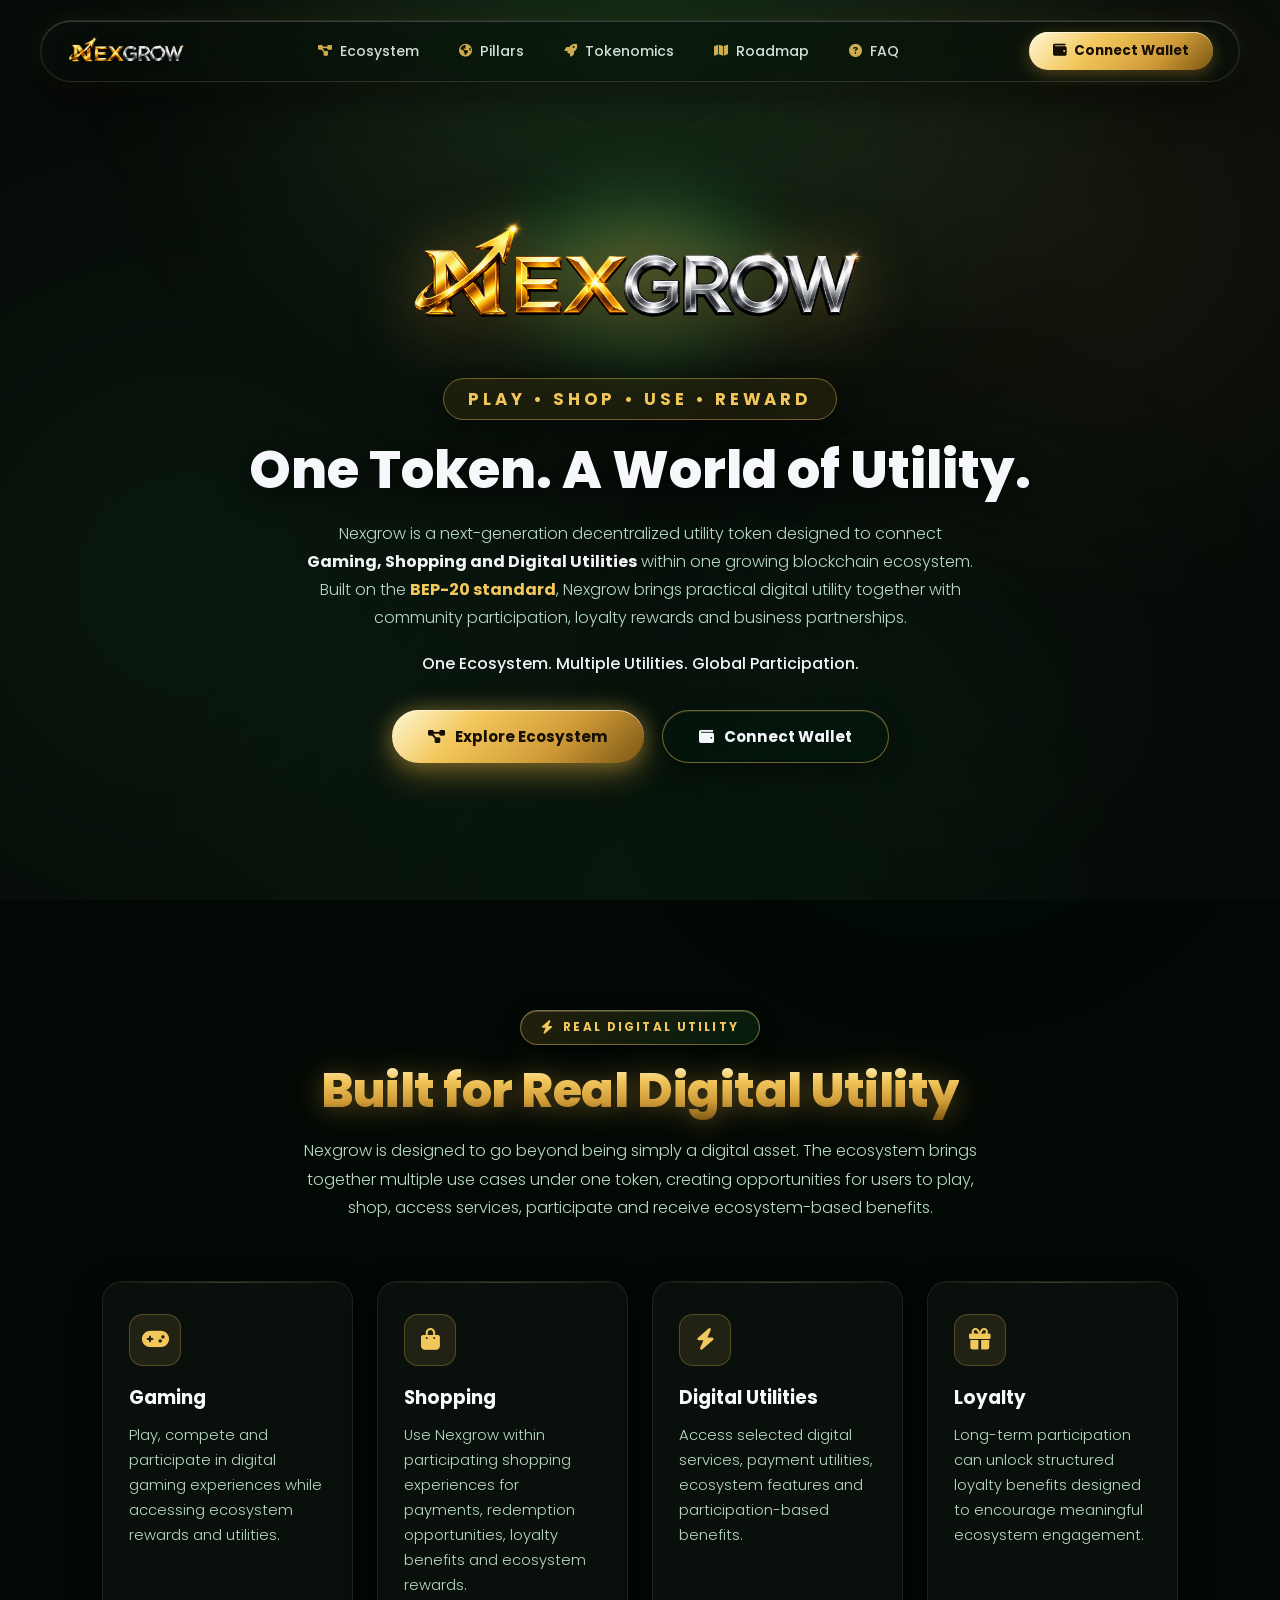
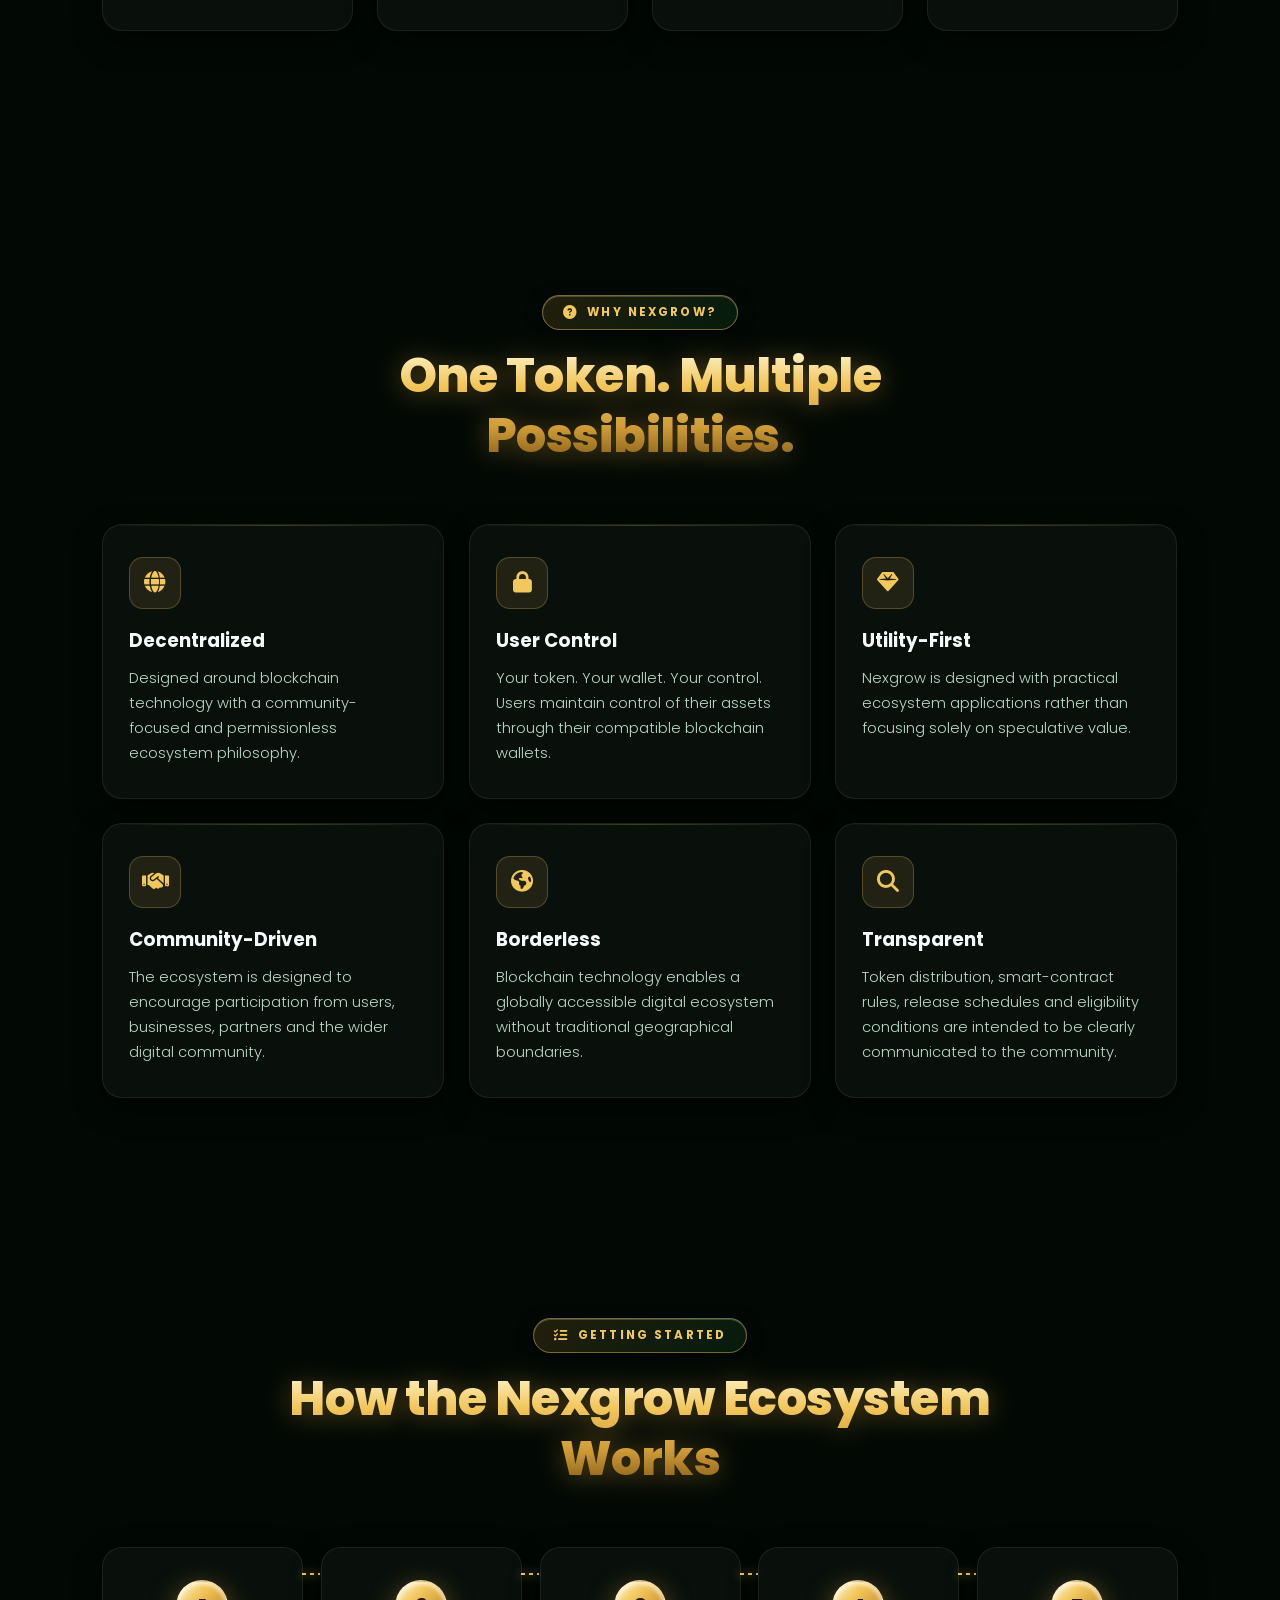
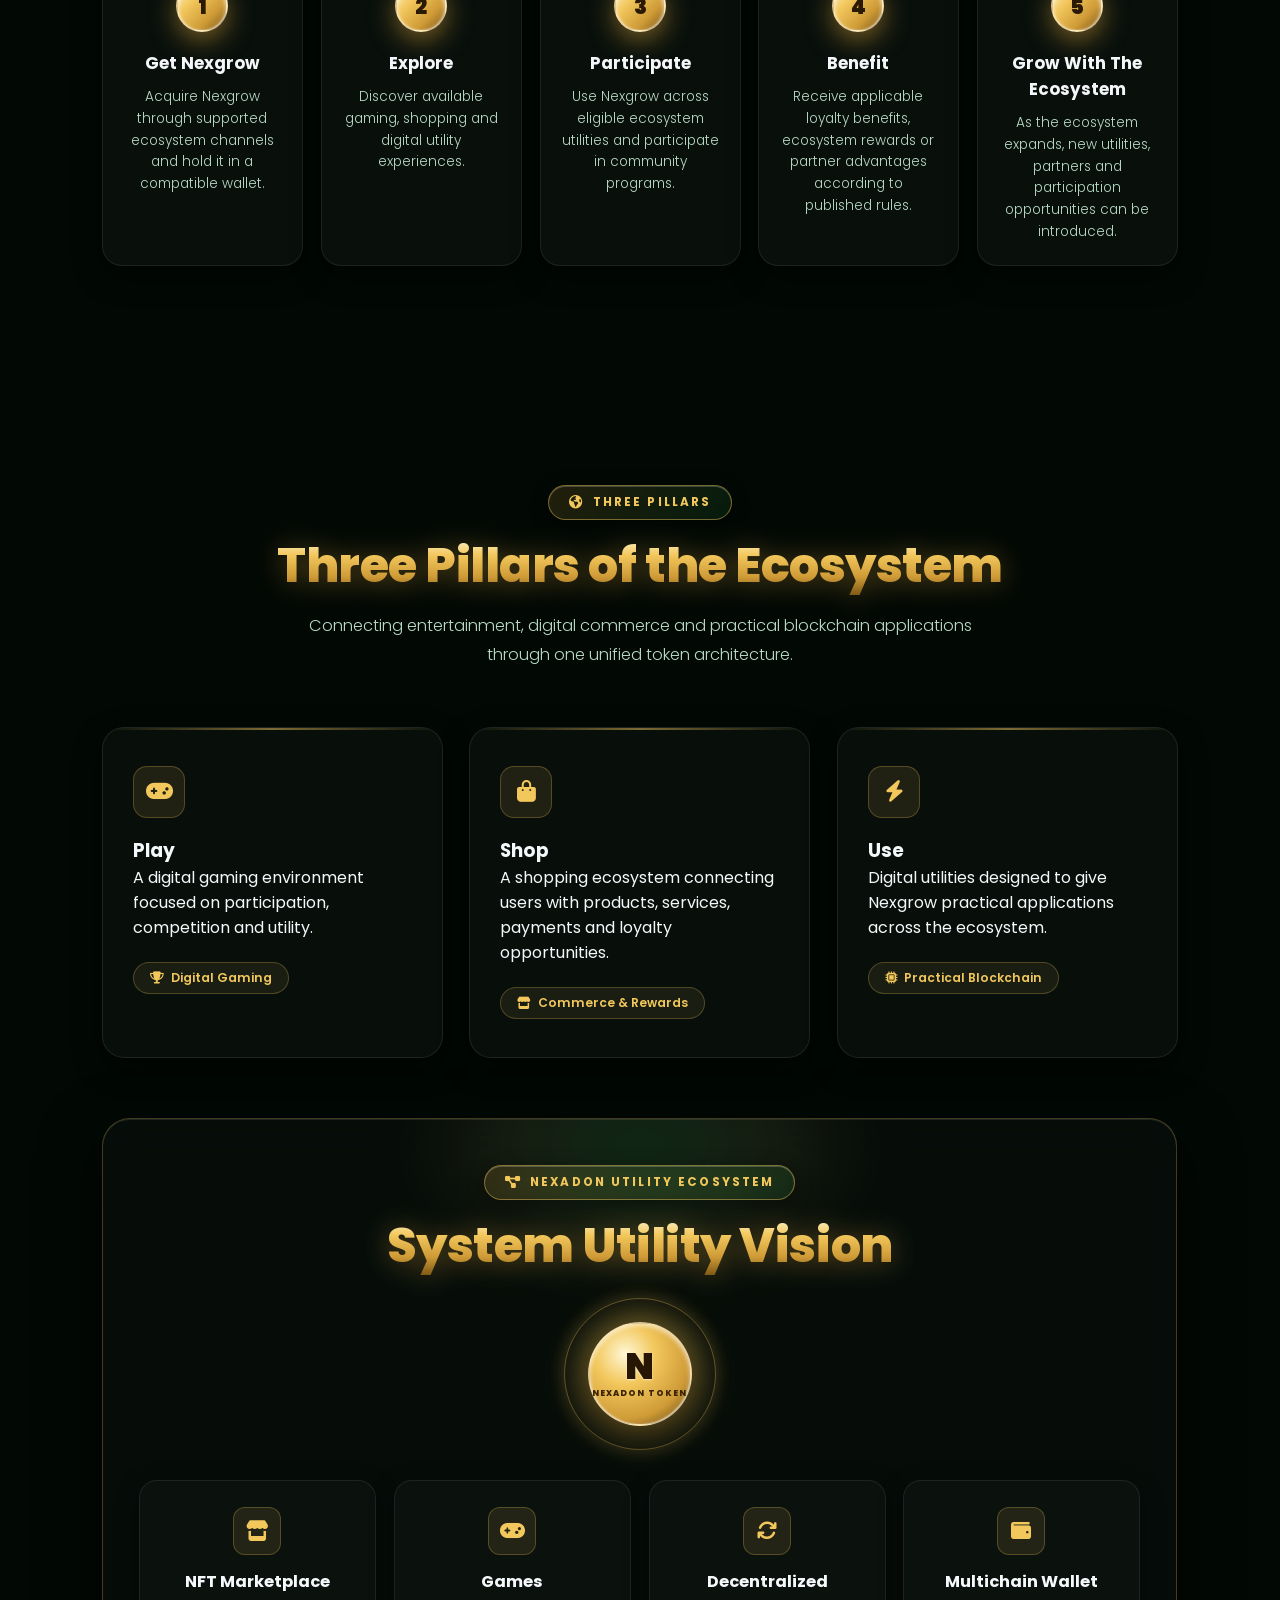
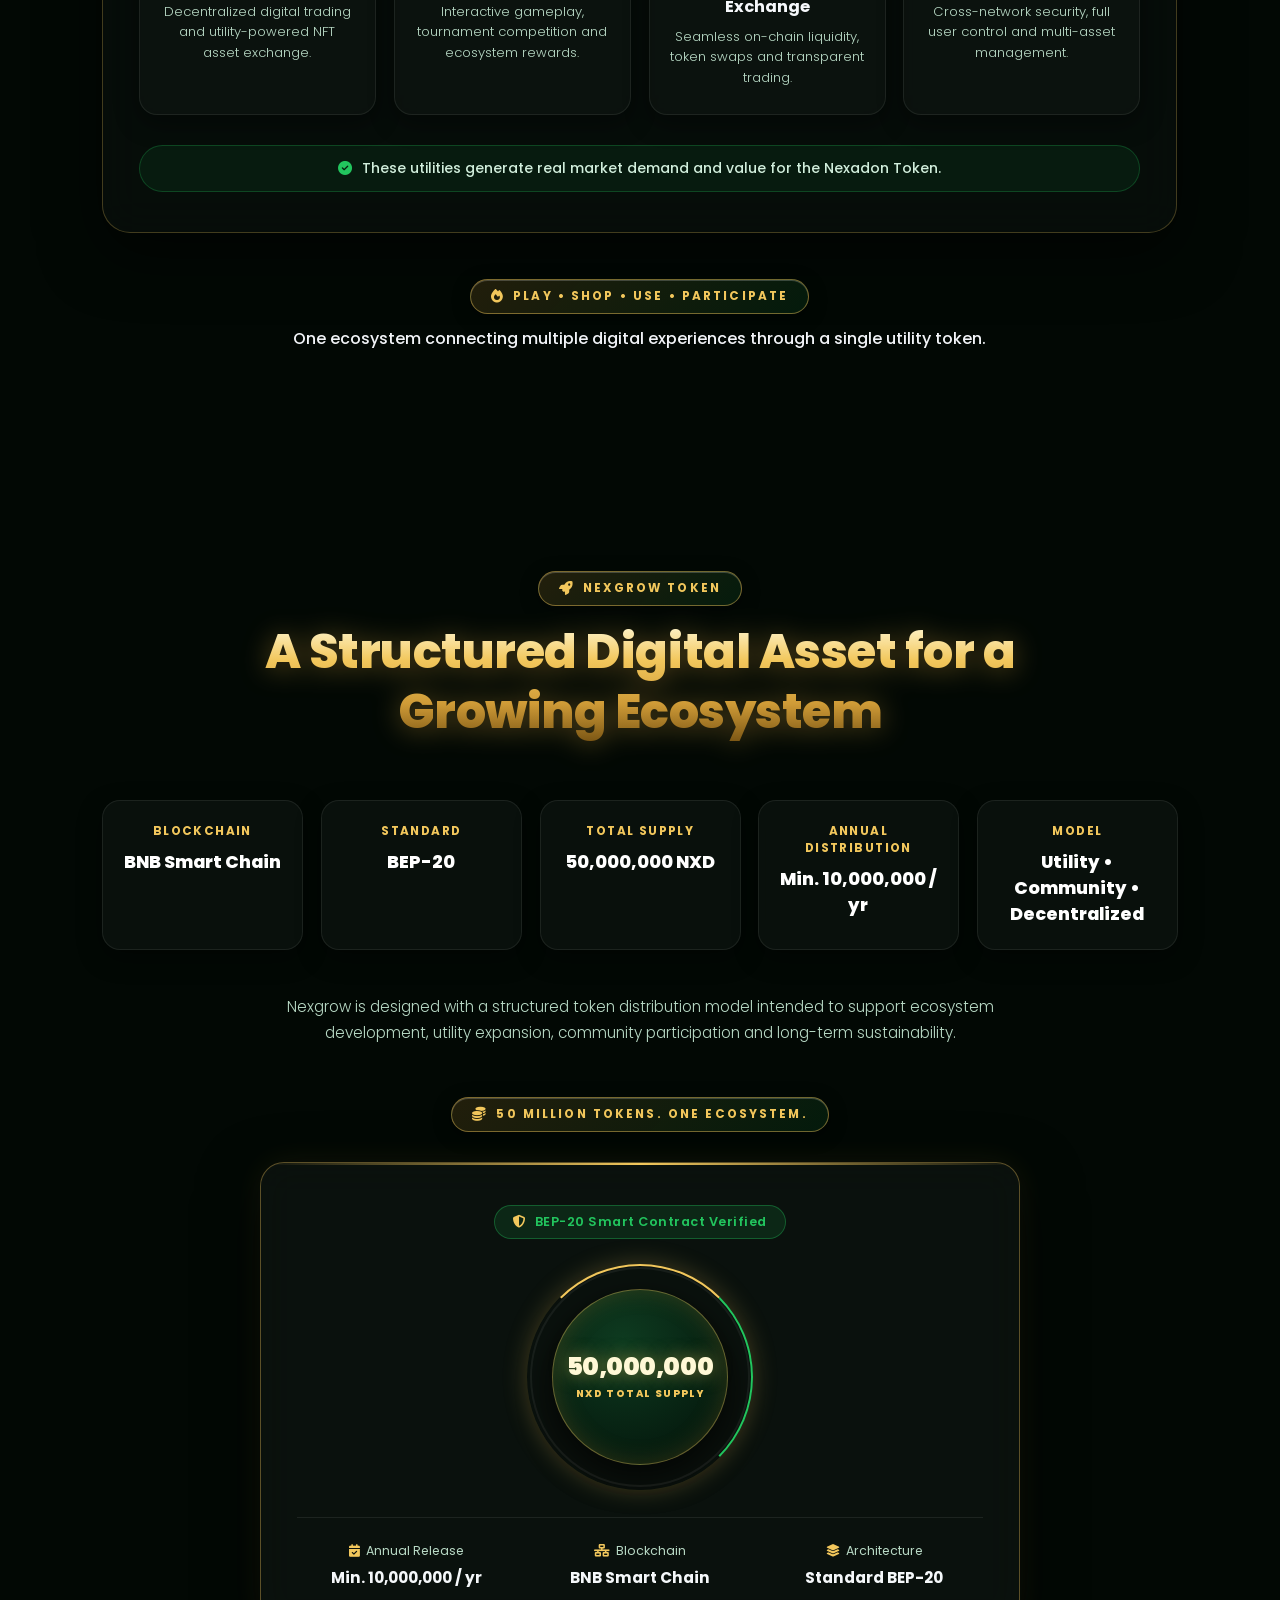
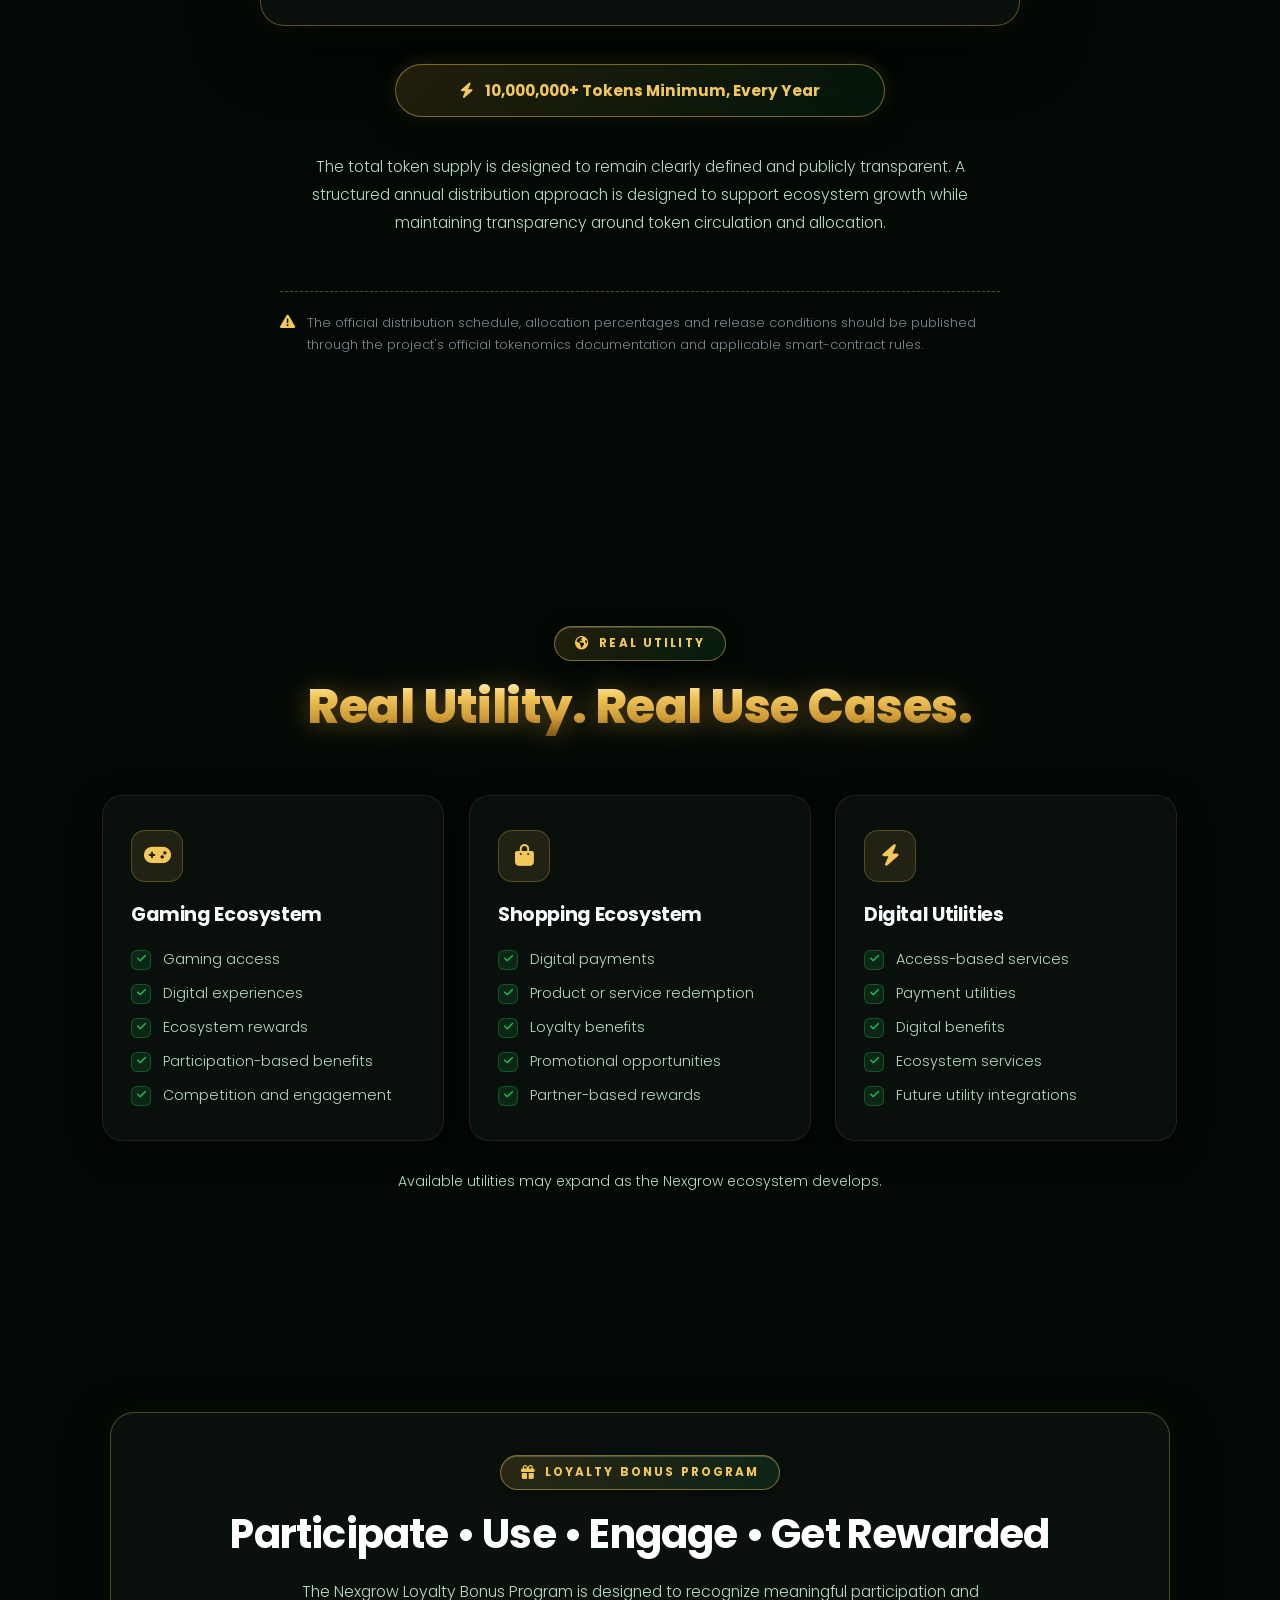
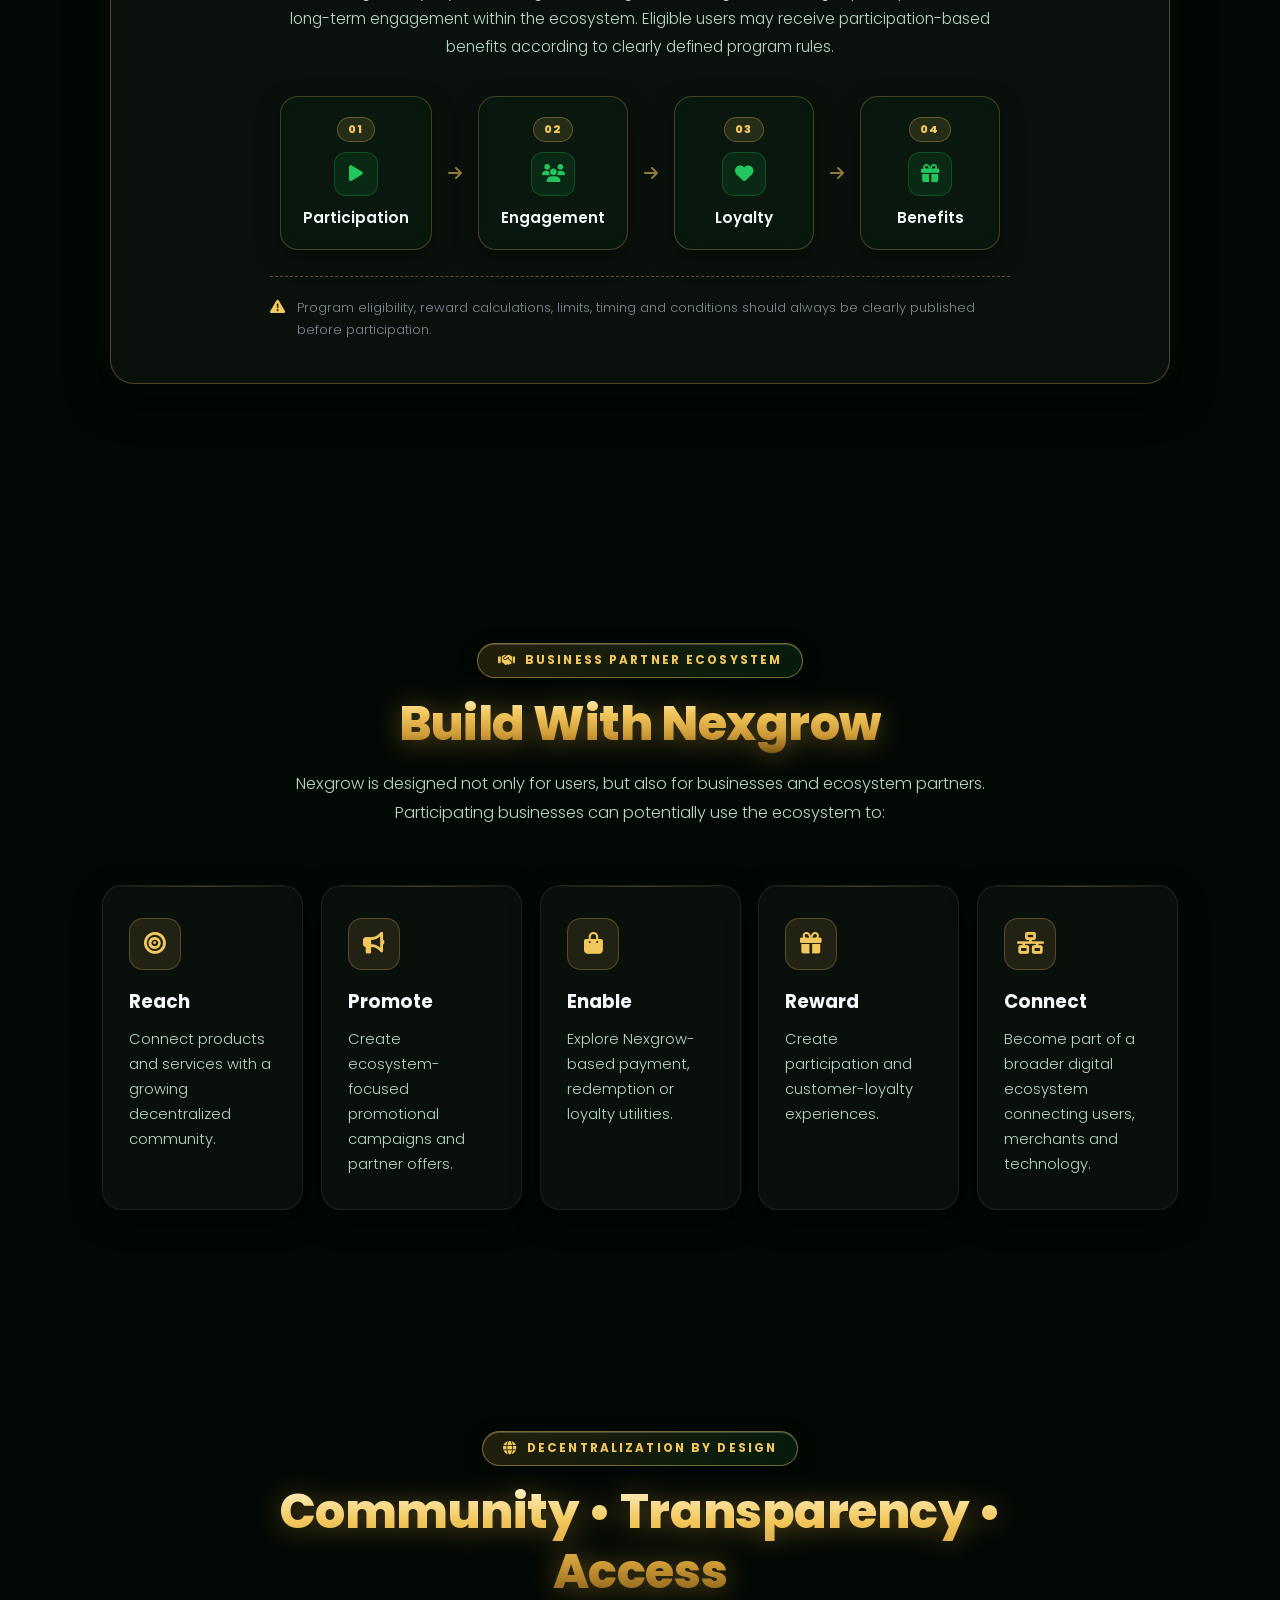
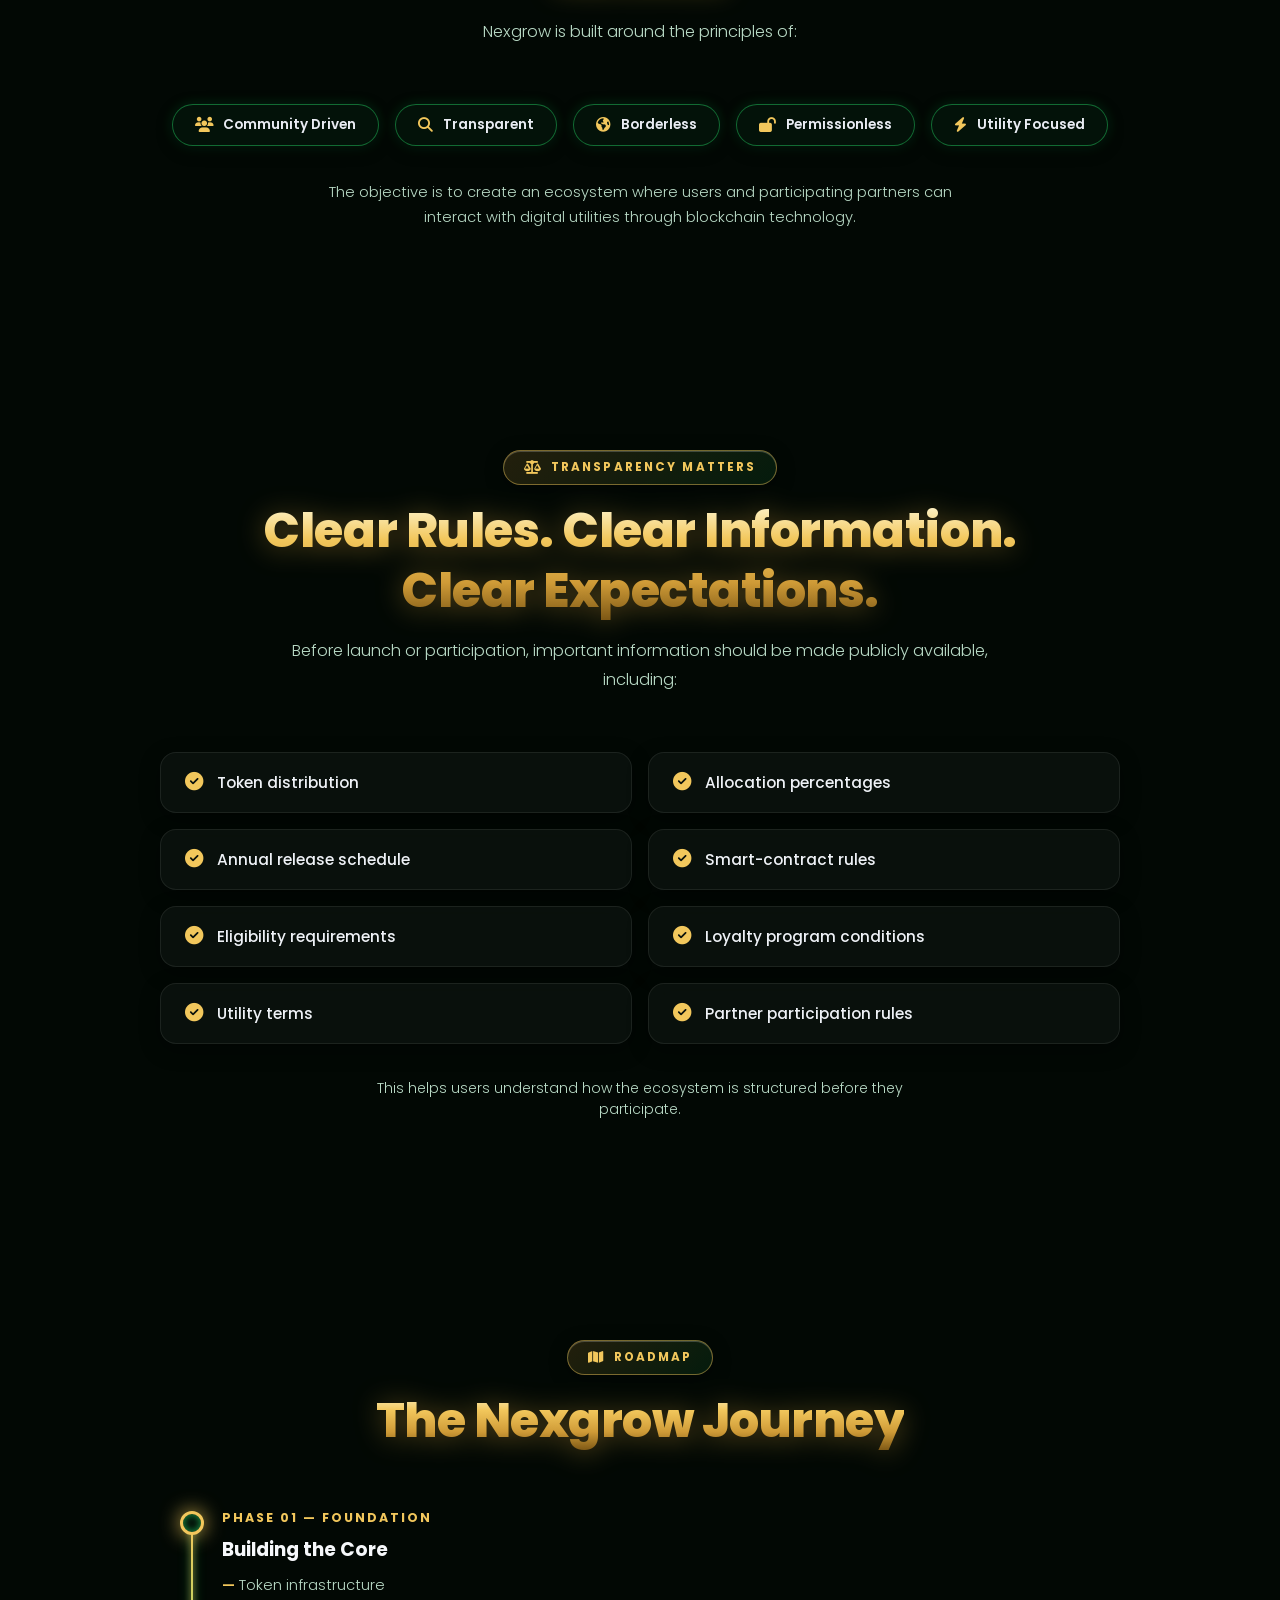
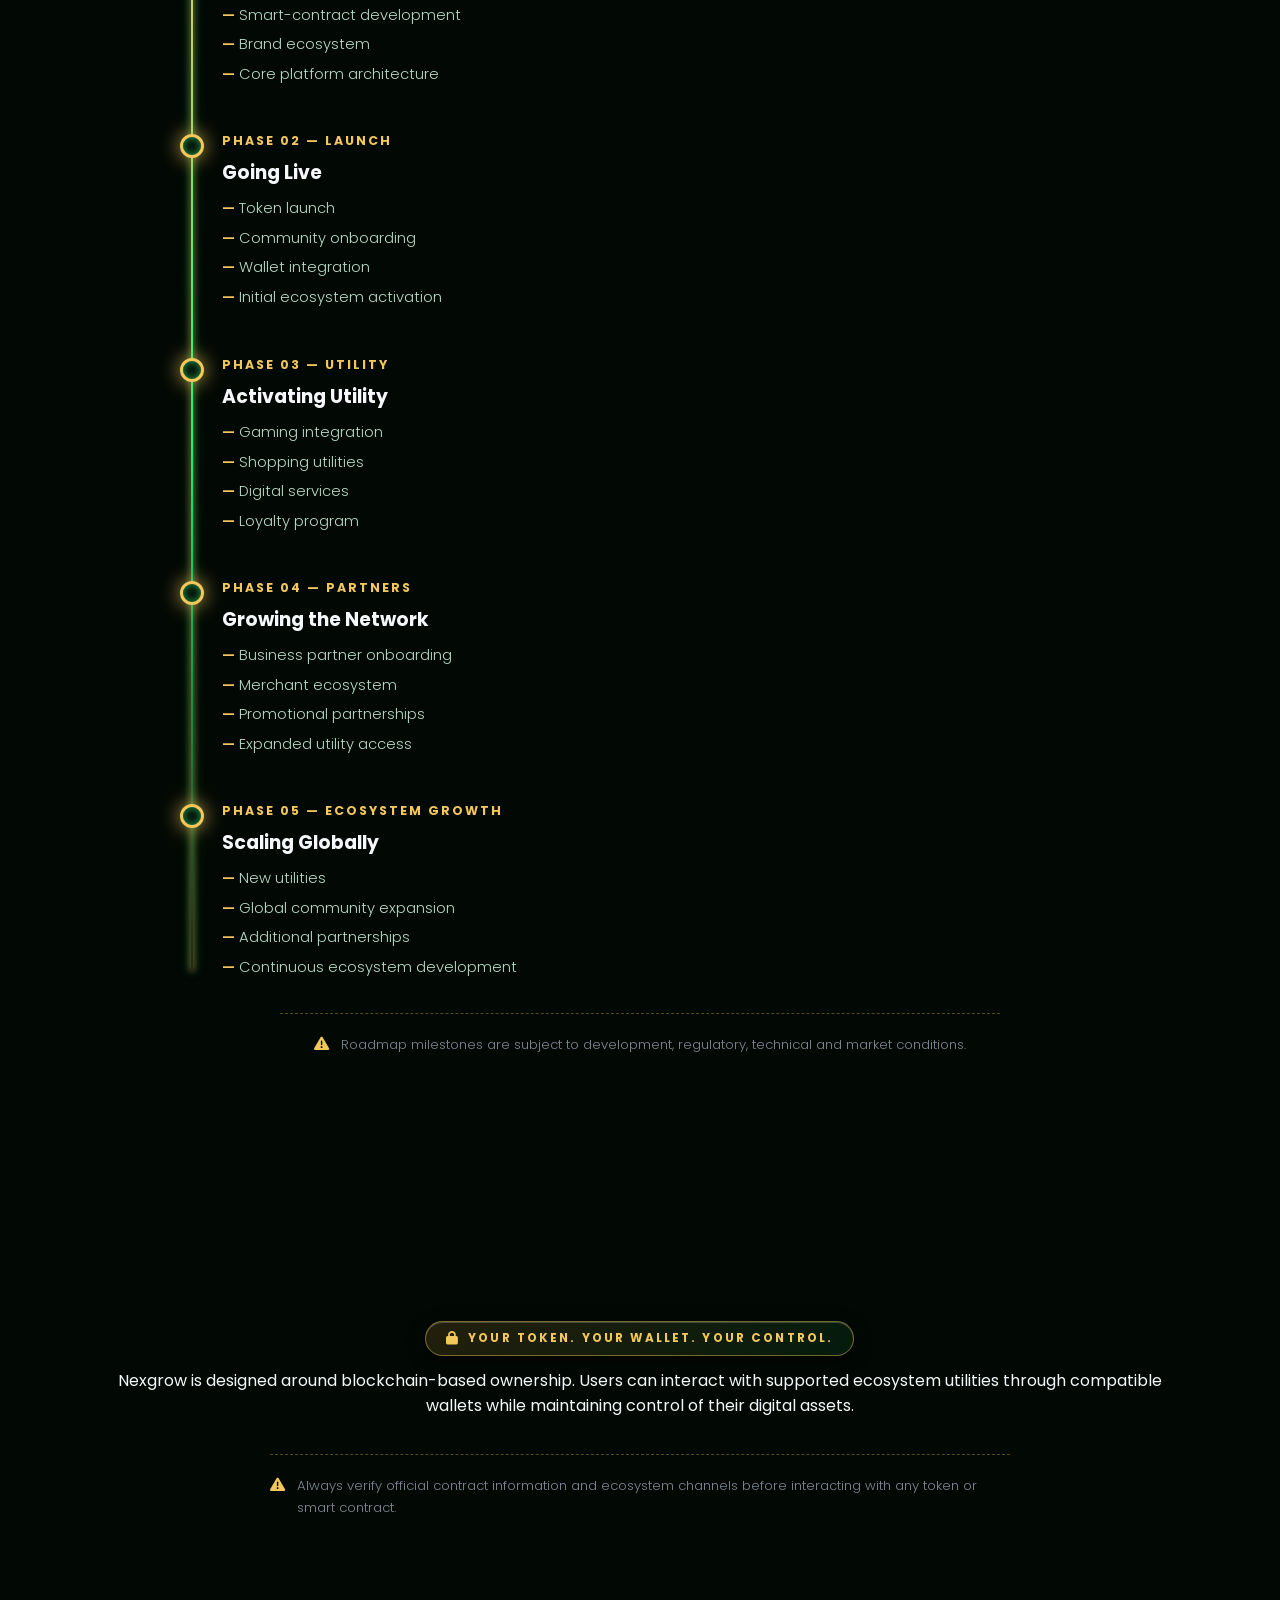
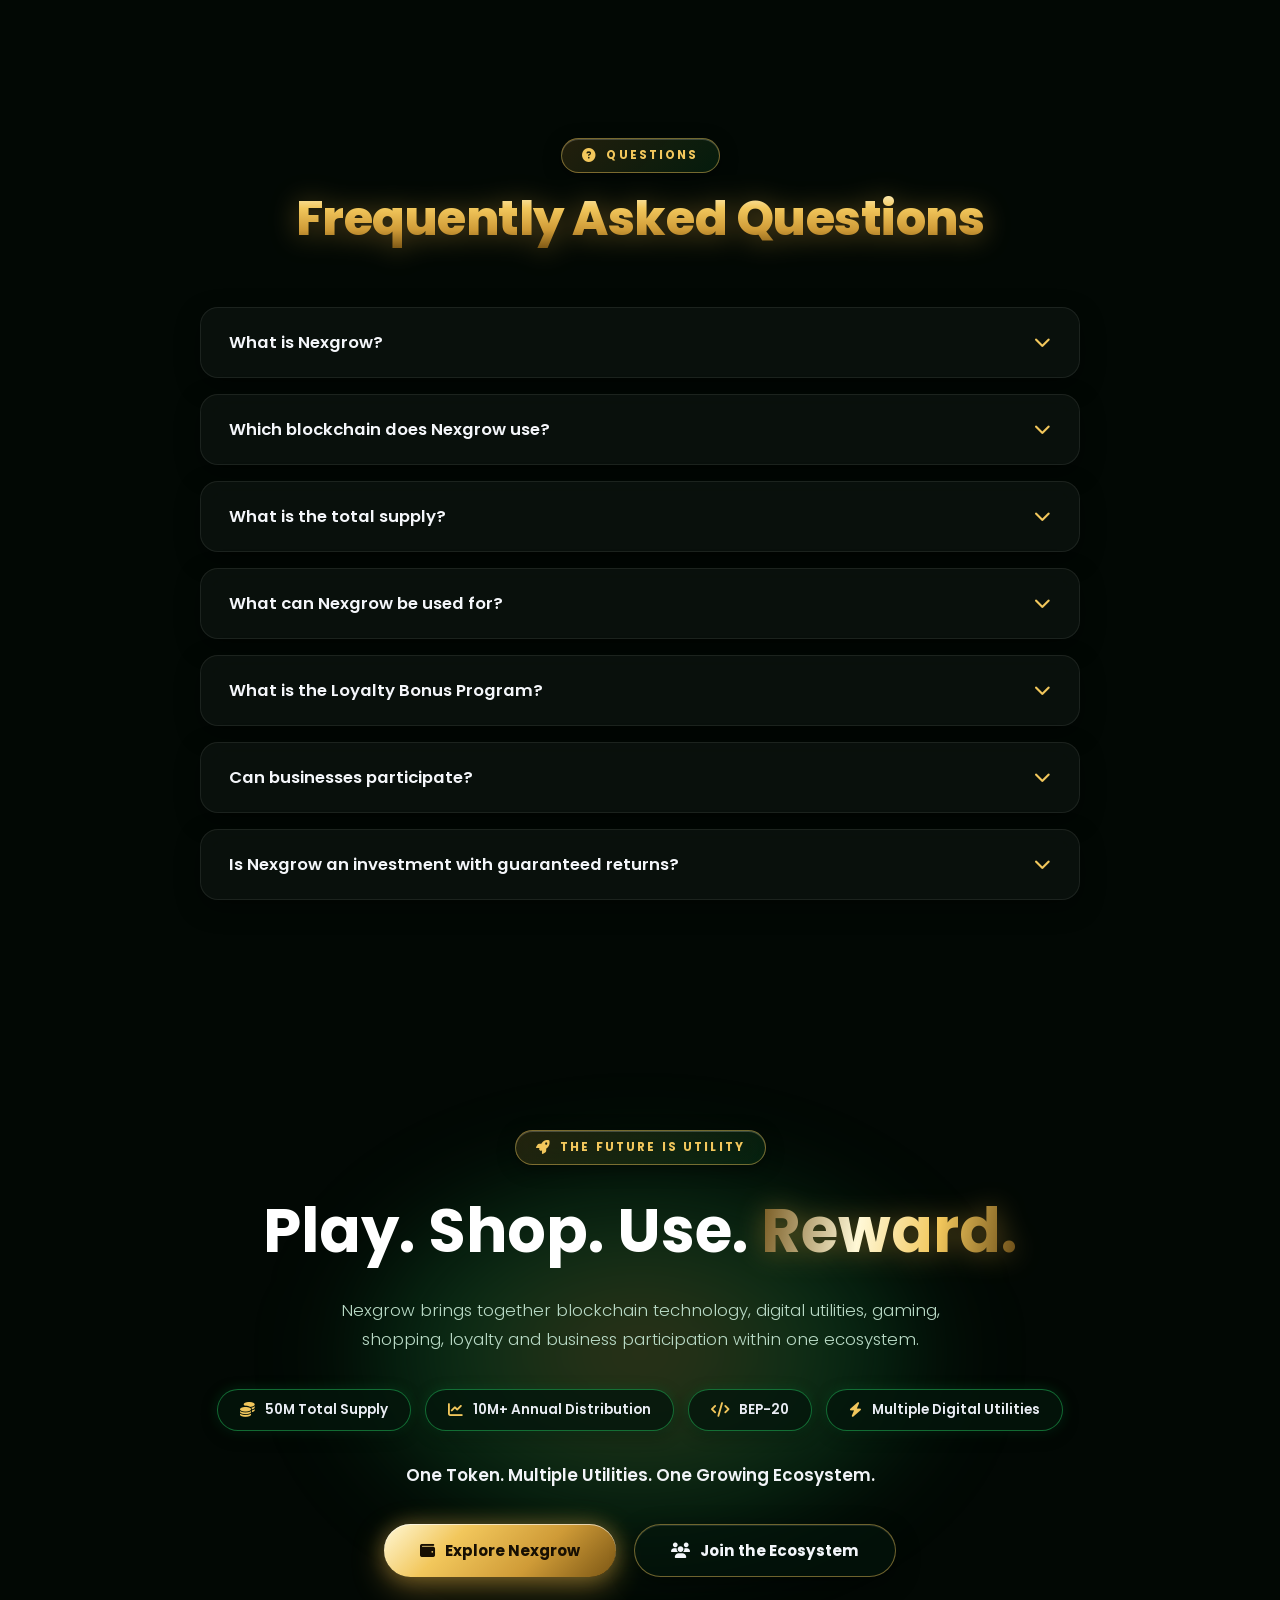
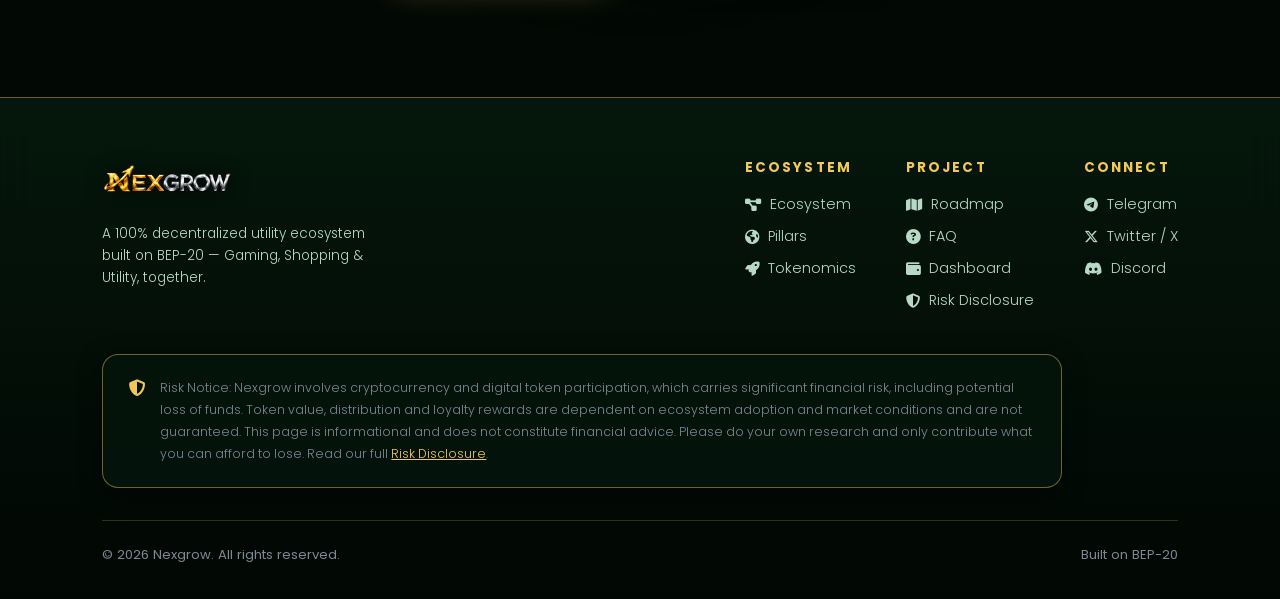
==== index.html @ 3ff5f124 "feat: complete Nexgrow official Web3 ecosystem website" ====
<!DOCTYPE html>
<html lang="en">
<head>
<meta charset="UTF-8">
<meta name="viewport" content="width=device-width, initial-scale=1.0">
<title>Nexgrow | One Token. A World of Utility.</title>
<meta name="description" content="Nexgrow — a decentralized BEP-20 utility token connecting Gaming, Shopping and Digital Utilities within one growing blockchain ecosystem.">
<link rel="preconnect" href="https://fonts.googleapis.com">
<link rel="preconnect" href="https://fonts.gstatic.com" crossorigin>
<link href="https://fonts.googleapis.com/css2?family=Poppins:wght@300;400;500;600;700;800;900&display=swap" rel="stylesheet">
<link rel="stylesheet" href="https://cdnjs.cloudflare.com/ajax/libs/font-awesome/6.5.2/css/all.min.css">
<link rel="stylesheet" href="assets/style.css">
<link rel="icon" type="image/png" href="assets/nexgrow.png">
</head>
<body>

<!-- Simple, Cool, Aesthetic Ambient Canvas -->
<div class="bg-canvas">
  <div class="ambient-glow glow-top"></div>
  <div class="ambient-glow glow-accent"></div>
</div>

<header id="siteHeader">
  <a href="index.html" class="logo">
    <img src="assets/nexgrow.png" alt="Nexgrow" class="logo-img">
  </a>
  <nav class="links">
    <a href="#ecosystem"><i class="fa-solid fa-diagram-project"></i> Ecosystem</a>
    <a href="#pillars"><i class="fa-solid fa-earth-americas"></i> Pillars</a>
    <a href="#tokenomics"><i class="fa-solid fa-rocket"></i> Tokenomics</a>
    <a href="#journey"><i class="fa-solid fa-map"></i> Roadmap</a>
    <a href="#faq"><i class="fa-solid fa-circle-question"></i> FAQ</a>
  </nav>
  <a href="dashboard.html" class="nav-cta"><i class="fa-solid fa-wallet"></i> Connect Wallet</a>
  <button class="burger" id="burger" aria-label="Toggle navigation menu"><i class="fa-solid fa-bars"></i></button>
</header>

<!-- HERO -->
<section class="hero">
  <canvas id="heroDotsCanvas" class="hero-dots-canvas"></canvas>
  <div class="hero-logo">
    <img src="assets/nexgrow.png" alt="Nexgrow" class="hero-logo-img">
  </div>
  <div class="tagline">Play &bull; Shop &bull; Use &bull; Reward</div>
  <h1>One Token. A World of Utility.</h1>
  <p class="sub">Nexgrow is a next-generation decentralized utility token designed to connect <b style="color:#f2f4f8">Gaming, Shopping and Digital Utilities</b> within one growing blockchain ecosystem. Built on the <b style="color:var(--gold-2)">BEP-20 standard</b>, Nexgrow brings practical digital utility together with community participation, loyalty rewards and business partnerships.</p>
  <p class="sub" style="font-weight:500;color:#f2f4f8;">One Ecosystem. Multiple Utilities. Global Participation.</p>

  <div class="hero-ctas">
    <a href="#ecosystem" class="btn-primary"><i class="fa-solid fa-diagram-project"></i> Explore Ecosystem</a>
    <a href="dashboard.html" class="btn-ghost"><i class="fa-solid fa-wallet"></i> Connect Wallet</a>
  </div>
</section>

<!-- BUILT FOR REAL DIGITAL UTILITY -->
<section id="ecosystem">
  <div class="section-head reveal">
    <div class="eyebrow"><i class="fa-solid fa-bolt"></i> Real Digital Utility</div>
    <h2>Built for Real Digital Utility</h2>
    <p>Nexgrow is designed to go beyond being simply a digital asset. The ecosystem brings together multiple use cases under one token, creating opportunities for users to play, shop, access services, participate and receive ecosystem-based benefits.</p>
  </div>
  <div class="quad-grid">
    <div class="feat-card reveal">
      <div class="feat-icon"><i class="fa-solid fa-gamepad"></i></div>
      <h3>Gaming</h3>
      <p>Play, compete and participate in digital gaming experiences while accessing ecosystem rewards and utilities.</p>
    </div>
    <div class="feat-card reveal">
      <div class="feat-icon"><i class="fa-solid fa-bag-shopping"></i></div>
      <h3>Shopping</h3>
      <p>Use Nexgrow within participating shopping experiences for payments, redemption opportunities, loyalty benefits and ecosystem rewards.</p>
    </div>
    <div class="feat-card reveal">
      <div class="feat-icon"><i class="fa-solid fa-bolt"></i></div>
      <h3>Digital Utilities</h3>
      <p>Access selected digital services, payment utilities, ecosystem features and participation-based benefits.</p>
    </div>
    <div class="feat-card reveal">
      <div class="feat-icon"><i class="fa-solid fa-gift"></i></div>
      <h3>Loyalty</h3>
      <p>Long-term participation can unlock structured loyalty benefits designed to encourage meaningful ecosystem engagement.</p>
    </div>
  </div>
</section>

<!-- WHY Nexgrow -->
<section id="why">
  <div class="section-head reveal">
    <div class="eyebrow"><i class="fa-solid fa-circle-question"></i> Why Nexgrow?</div>
    <h2>One Token. Multiple Possibilities.</h2>
  </div>
  <div class="why-grid">
    <div class="feat-card reveal">
      <div class="feat-icon"><i class="fa-solid fa-globe"></i></div>
      <h3>Decentralized</h3>
      <p>Designed around blockchain technology with a community-focused and permissionless ecosystem philosophy.</p>
    </div>
    <div class="feat-card reveal">
      <div class="feat-icon"><i class="fa-solid fa-lock"></i></div>
      <h3>User Control</h3>
      <p>Your token. Your wallet. Your control. Users maintain control of their assets through their compatible blockchain wallets.</p>
    </div>
    <div class="feat-card reveal">
      <div class="feat-icon"><i class="fa-solid fa-gem"></i></div>
      <h3>Utility-First</h3>
      <p>Nexgrow is designed with practical ecosystem applications rather than focusing solely on speculative value.</p>
    </div>
    <div class="feat-card reveal">
      <div class="feat-icon"><i class="fa-solid fa-handshake"></i></div>
      <h3>Community-Driven</h3>
      <p>The ecosystem is designed to encourage participation from users, businesses, partners and the wider digital community.</p>
    </div>
    <div class="feat-card reveal">
      <div class="feat-icon"><i class="fa-solid fa-earth-americas"></i></div>
      <h3>Borderless</h3>
      <p>Blockchain technology enables a globally accessible digital ecosystem without traditional geographical boundaries.</p>
    </div>
    <div class="feat-card reveal">
      <div class="feat-icon"><i class="fa-solid fa-magnifying-glass"></i></div>
      <h3>Transparent</h3>
      <p>Token distribution, smart-contract rules, release schedules and eligibility conditions are intended to be clearly communicated to the community.</p>
    </div>
  </div>
</section>

<!-- HOW THE ECOSYSTEM WORKS -->
<section id="how">
  <div class="section-head reveal">
    <div class="eyebrow"><i class="fa-solid fa-list-check"></i> Getting Started</div>
    <h2>How the Nexgrow Ecosystem Works</h2>
  </div>
  <div class="flow-steps">
    <div class="flow-step reveal">
      <div class="fs-num">1</div>
      <h4>Get Nexgrow</h4>
      <p>Acquire Nexgrow through supported ecosystem channels and hold it in a compatible wallet.</p>
    </div>
    <div class="flow-step reveal">
      <div class="fs-num">2</div>
      <h4>Explore</h4>
      <p>Discover available gaming, shopping and digital utility experiences.</p>
    </div>
    <div class="flow-step reveal">
      <div class="fs-num">3</div>
      <h4>Participate</h4>
      <p>Use Nexgrow across eligible ecosystem utilities and participate in community programs.</p>
    </div>
    <div class="flow-step reveal">
      <div class="fs-num">4</div>
      <h4>Benefit</h4>
      <p>Receive applicable loyalty benefits, ecosystem rewards or partner advantages according to published rules.</p>
    </div>
    <div class="flow-step reveal">
      <div class="fs-num">5</div>
      <h4>Grow With The Ecosystem</h4>
      <p>As the ecosystem expands, new utilities, partners and participation opportunities can be introduced.</p>
    </div>
  </div>
</section>

<!-- THREE PILLARS OF THE ECOSYSTEM -->
<section id="pillars">
  <div class="section-head reveal">
    <div class="eyebrow"><i class="fa-solid fa-earth-americas"></i> Three Pillars</div>
    <h2>Three Pillars of the Ecosystem</h2>
    <p>Connecting entertainment, digital commerce and practical blockchain applications through one unified token architecture.</p>
  </div>
  
  <div class="pillars-grid">
    <div class="pillar-card reveal">
      <div class="pillar-glow"></div>
      <div class="feat-icon"><i class="fa-solid fa-gamepad"></i></div>
      <h3>Play</h3>
      <p>A digital gaming environment focused on participation, competition and utility.</p>
      <div class="pillar-badge"><i class="fa-solid fa-trophy"></i> Digital Gaming</div>
    </div>
    <div class="pillar-card reveal">
      <div class="pillar-glow"></div>
      <div class="feat-icon"><i class="fa-solid fa-bag-shopping"></i></div>
      <h3>Shop</h3>
      <p>A shopping ecosystem connecting users with products, services, payments and loyalty opportunities.</p>
      <div class="pillar-badge"><i class="fa-solid fa-store"></i> Commerce &amp; Rewards</div>
    </div>
    <div class="pillar-card reveal">
      <div class="pillar-glow"></div>
      <div class="feat-icon"><i class="fa-solid fa-bolt"></i></div>
      <h3>Use</h3>
      <p>Digital utilities designed to give Nexgrow practical applications across the ecosystem.</p>
      <div class="pillar-badge"><i class="fa-solid fa-microchip"></i> Practical Blockchain</div>
    </div>
  </div>

  <!-- System Utility Vision (From Official Nexgrow Brand Deck Page 2) -->
  <div class="vision-hub reveal">
    <div class="section-head" style="margin-bottom:28px;">
      <div class="eyebrow"><i class="fa-solid fa-diagram-project"></i> Nexadon Utility Ecosystem</div>
      <h2>System Utility Vision</h2>
    </div>

    <div class="vision-orbit-container">
      <!-- Central Pulsing Nexadon Core (N) -->
      <div class="vision-center-core">
        <div class="vision-core-pulse"></div>
        <div class="vision-core-ring"></div>
        <div class="vision-core-token">
          <span class="vct-n">N</span>
          <span class="vct-lab">NEXADON TOKEN</span>
        </div>
      </div>

      <!-- 4 Connected Utilities from PDF Page 2 -->
      <div class="vision-satellites-grid">
        <div class="sat-card sat-top-left reveal">
          <div class="sat-icon"><i class="fa-solid fa-store"></i></div>
          <h4>NFT Marketplace</h4>
          <p>Decentralized digital trading and utility-powered NFT asset exchange.</p>
        </div>
        <div class="sat-card sat-top-right reveal">
          <div class="sat-icon"><i class="fa-solid fa-gamepad"></i></div>
          <h4>Games</h4>
          <p>Interactive gameplay, tournament competition and ecosystem rewards.</p>
        </div>
        <div class="sat-card sat-bottom-left reveal">
          <div class="sat-icon"><i class="fa-solid fa-arrows-rotate"></i></div>
          <h4>Decentralized Exchange</h4>
          <p>Seamless on-chain liquidity, token swaps and transparent trading.</p>
        </div>
        <div class="sat-card sat-bottom-right reveal">
          <div class="sat-icon"><i class="fa-solid fa-wallet"></i></div>
          <h4>Multichain Wallet</h4>
          <p>Cross-network security, full user control and multi-asset management.</p>
        </div>
      </div>
    </div>

    <div class="vision-tagline reveal">
      <i class="fa-solid fa-circle-check"></i>
      <span>These utilities generate real market demand and value for the Nexadon Token.</span>
    </div>
  </div>

  <div class="util-closer reveal">
    <div class="eyebrow"><i class="fa-solid fa-fire"></i> Play &bull; Shop &bull; Use &bull; Participate</div>
    <p style="font-weight:500;color:#f2f4f8;">One ecosystem connecting multiple digital experiences through a single utility token.</p>
  </div>
</section>

<!-- Nexgrow TOKEN -->
<section id="tokenomics">
  <div class="section-head reveal">
    <div class="eyebrow"><i class="fa-solid fa-rocket"></i> Nexgrow Token</div>
    <h2>A Structured Digital Asset for a Growing Ecosystem</h2>
  </div>
  <div class="token-stats-row">
    <div class="token-stat-box reveal"><div class="tsb-lab">Blockchain</div><div class="tsb-val">BNB Smart Chain</div></div>
    <div class="token-stat-box reveal"><div class="tsb-lab">Standard</div><div class="tsb-val">BEP-20</div></div>
    <div class="token-stat-box reveal"><div class="tsb-lab">Total Supply</div><div class="tsb-val">50,000,000 NXD</div></div>
    <div class="token-stat-box reveal"><div class="tsb-lab">Annual Distribution</div><div class="tsb-val">Min. 10,000,000 / yr</div></div>
    <div class="token-stat-box reveal"><div class="tsb-lab">Model</div><div class="tsb-val">Utility &bull; Community &bull; Decentralized</div></div>
  </div>
  <p style="max-width:720px;margin:0 auto 50px;text-align:center;color:var(--text-dim);font-size:.95rem;font-weight:300;line-height:1.75;">Nexgrow is designed with a structured token distribution model intended to support ecosystem development, utility expansion, community participation and long-term sustainability.</p>

  <div class="vault-wrap">
    <div class="section-head reveal" style="margin-bottom:30px;">
      <div class="eyebrow"><i class="fa-solid fa-coins"></i> 50 Million Tokens. One Ecosystem.</div>
    </div>
    <div class="token-showcase-card reveal">
      <div class="tsc-badge"><i class="fa-solid fa-shield-halved"></i> BEP-20 Smart Contract Verified</div>
      <div class="tsc-gauge">
        <div class="tsc-ring-track"></div>
        <div class="tsc-ring-accent"></div>
        <div class="tsc-core">
          <div class="tsc-val">50,000,000</div>
          <div class="tsc-unit">NXD TOTAL SUPPLY</div>
        </div>
      </div>
      <div class="tsc-specs-row">
        <div class="tsc-spec-item">
          <span class="tsi-lab"><i class="fa-solid fa-calendar-check"></i> Annual Release</span>
          <span class="tsi-val">Min. 10,000,000 / yr</span>
        </div>
        <div class="tsc-spec-item">
          <span class="tsi-lab"><i class="fa-solid fa-network-wired"></i> Blockchain</span>
          <span class="tsi-val">BNB Smart Chain</span>
        </div>
        <div class="tsc-spec-item">
          <span class="tsi-lab"><i class="fa-solid fa-layer-group"></i> Architecture</span>
          <span class="tsi-val">Standard BEP-20</span>
        </div>
      </div>
    </div>
    <div class="vault-annual reveal"><i class="fa-solid fa-bolt"></i> 10,000,000+ Tokens Minimum, Every Year</div>
    <p class="vault-desc reveal">The total token supply is designed to remain clearly defined and publicly transparent. A structured annual distribution approach is designed to support ecosystem growth while maintaining transparency around token circulation and allocation.</p>
    <div class="disclaimer" style="margin:0 auto 50px;max-width:720px;justify-content:center;">
      <i class="fa-solid fa-triangle-exclamation"></i>
      <span>The official distribution schedule, allocation percentages and release conditions should be published through the project's official tokenomics documentation and applicable smart-contract rules.</span>
    </div>
  </div>
</section>

<!-- REAL UTILITY / REAL USE CASES -->
<section id="usecases">
  <div class="section-head reveal">
    <div class="eyebrow"><i class="fa-solid fa-earth-americas"></i> Real Utility</div>
    <h2>Real Utility. Real Use Cases.</h2>
  </div>
  <div class="usecase-grid">
    <div class="usecase-card reveal">
      <div class="feat-icon"><i class="fa-solid fa-gamepad"></i></div>
      <h3>Gaming Ecosystem</h3>
      <ul>
        <li><i class="fa-solid fa-check"></i> Gaming access</li>
        <li><i class="fa-solid fa-check"></i> Digital experiences</li>
        <li><i class="fa-solid fa-check"></i> Ecosystem rewards</li>
        <li><i class="fa-solid fa-check"></i> Participation-based benefits</li>
        <li><i class="fa-solid fa-check"></i> Competition and engagement</li>
      </ul>
    </div>
    <div class="usecase-card reveal">
      <div class="feat-icon"><i class="fa-solid fa-bag-shopping"></i></div>
      <h3>Shopping Ecosystem</h3>
      <ul>
        <li><i class="fa-solid fa-check"></i> Digital payments</li>
        <li><i class="fa-solid fa-check"></i> Product or service redemption</li>
        <li><i class="fa-solid fa-check"></i> Loyalty benefits</li>
        <li><i class="fa-solid fa-check"></i> Promotional opportunities</li>
        <li><i class="fa-solid fa-check"></i> Partner-based rewards</li>
      </ul>
    </div>
    <div class="usecase-card reveal">
      <div class="feat-icon"><i class="fa-solid fa-bolt"></i></div>
      <h3>Digital Utilities</h3>
      <ul>
        <li><i class="fa-solid fa-check"></i> Access-based services</li>
        <li><i class="fa-solid fa-check"></i> Payment utilities</li>
        <li><i class="fa-solid fa-check"></i> Digital benefits</li>
        <li><i class="fa-solid fa-check"></i> Ecosystem services</li>
        <li><i class="fa-solid fa-check"></i> Future utility integrations</li>
      </ul>
    </div>
  </div>
  <p style="max-width:600px;margin:30px auto 0;text-align:center;color:var(--text-dim);font-size:.88rem;font-weight:300;">Available utilities may expand as the Nexgrow ecosystem develops.</p>
</section>

<!-- LOYALTY BONUS PROGRAM -->
<section id="loyalty">
  <div class="util-highlight reveal">
    <div class="eyebrow"><i class="fa-solid fa-gift"></i> Loyalty Bonus Program</div>
    <h2 style="margin-bottom:14px;">Participate &bull; Use &bull; Engage &bull; Get Rewarded</h2>
    <p>The Nexgrow Loyalty Bonus Program is designed to recognize meaningful participation and long-term engagement within the ecosystem. Eligible users may receive participation-based benefits according to clearly defined program rules.</p>
    <div class="loyalty-flow-container">
      <div class="loyalty-flow-step">
        <div class="lfs-num">01</div>
        <div class="lfs-icon"><i class="fa-solid fa-play"></i></div>
        <div class="lfs-label">Participation</div>
      </div>
      <div class="loyalty-flow-arrow"><i class="fa-solid fa-arrow-right"></i></div>
      <div class="loyalty-flow-step">
        <div class="lfs-num">02</div>
        <div class="lfs-icon"><i class="fa-solid fa-users"></i></div>
        <div class="lfs-label">Engagement</div>
      </div>
      <div class="loyalty-flow-arrow"><i class="fa-solid fa-arrow-right"></i></div>
      <div class="loyalty-flow-step">
        <div class="lfs-num">03</div>
        <div class="lfs-icon"><i class="fa-solid fa-heart"></i></div>
        <div class="lfs-label">Loyalty</div>
      </div>
      <div class="loyalty-flow-arrow"><i class="fa-solid fa-arrow-right"></i></div>
      <div class="loyalty-flow-step">
        <div class="lfs-num">04</div>
        <div class="lfs-icon"><i class="fa-solid fa-gift"></i></div>
        <div class="lfs-label">Benefits</div>
      </div>
    </div>
    <div class="disclaimer" style="margin:24px auto 0;">
      <i class="fa-solid fa-triangle-exclamation"></i>
      <span>Program eligibility, reward calculations, limits, timing and conditions should always be clearly published before participation.</span>
    </div>
  </div>
</section>

<!-- BUSINESS PARTNER ECOSYSTEM -->
<section id="partners">
  <div class="section-head reveal">
    <div class="eyebrow"><i class="fa-solid fa-handshake"></i> Business Partner Ecosystem</div>
    <h2>Build With Nexgrow</h2>
    <p>Nexgrow is designed not only for users, but also for businesses and ecosystem partners. Participating businesses can potentially use the ecosystem to:</p>
  </div>
  <div class="biz-grid">
    <div class="feat-card reveal">
      <div class="feat-icon"><i class="fa-solid fa-bullseye"></i></div>
      <h3>Reach</h3>
      <p>Connect products and services with a growing decentralized community.</p>
    </div>
    <div class="feat-card reveal">
      <div class="feat-icon"><i class="fa-solid fa-bullhorn"></i></div>
      <h3>Promote</h3>
      <p>Create ecosystem-focused promotional campaigns and partner offers.</p>
    </div>
    <div class="feat-card reveal">
      <div class="feat-icon"><i class="fa-solid fa-bag-shopping"></i></div>
      <h3>Enable</h3>
      <p>Explore Nexgrow-based payment, redemption or loyalty utilities.</p>
    </div>
    <div class="feat-card reveal">
      <div class="feat-icon"><i class="fa-solid fa-gift"></i></div>
      <h3>Reward</h3>
      <p>Create participation and customer-loyalty experiences.</p>
    </div>
    <div class="feat-card reveal">
      <div class="feat-icon"><i class="fa-solid fa-network-wired"></i></div>
      <h3>Connect</h3>
      <p>Become part of a broader digital ecosystem connecting users, merchants and technology.</p>
    </div>
  </div>
</section>

<!-- DECENTRALIZATION BY DESIGN -->
<section id="decentralization">
  <div class="section-head reveal">
    <div class="eyebrow"><i class="fa-solid fa-globe"></i> Decentralization by Design</div>
    <h2>Community &bull; Transparency &bull; Access</h2>
    <p>Nexgrow is built around the principles of:</p>
  </div>
  <div class="decentral-pills reveal">
    <div class="pill"><i class="fa-solid fa-users"></i> Community Driven</div>
    <div class="pill"><i class="fa-solid fa-magnifying-glass"></i> Transparent</div>
    <div class="pill"><i class="fa-solid fa-earth-americas"></i> Borderless</div>
    <div class="pill"><i class="fa-solid fa-lock-open"></i> Permissionless</div>
    <div class="pill"><i class="fa-solid fa-bolt"></i> Utility Focused</div>
  </div>
  <p style="max-width:680px;margin:0 auto;text-align:center;color:var(--text-dim);font-size:.92rem;font-weight:300;line-height:1.7;">The objective is to create an ecosystem where users and participating partners can interact with digital utilities through blockchain technology.</p>
</section>

<!-- TRANSPARENCY MATTERS -->
<section id="transparency">
  <div class="section-head reveal">
    <div class="eyebrow"><i class="fa-solid fa-scale-balanced"></i> Transparency Matters</div>
    <h2>Clear Rules. Clear Information. Clear Expectations.</h2>
    <p>Before launch or participation, important information should be made publicly available, including:</p>
  </div>
  <div class="transparency-grid">
    <div class="transparency-item reveal"><i class="fa-solid fa-circle-check"></i> Token distribution</div>
    <div class="transparency-item reveal"><i class="fa-solid fa-circle-check"></i> Allocation percentages</div>
    <div class="transparency-item reveal"><i class="fa-solid fa-circle-check"></i> Annual release schedule</div>
    <div class="transparency-item reveal"><i class="fa-solid fa-circle-check"></i> Smart-contract rules</div>
    <div class="transparency-item reveal"><i class="fa-solid fa-circle-check"></i> Eligibility requirements</div>
    <div class="transparency-item reveal"><i class="fa-solid fa-circle-check"></i> Loyalty program conditions</div>
    <div class="transparency-item reveal"><i class="fa-solid fa-circle-check"></i> Utility terms</div>
    <div class="transparency-item reveal"><i class="fa-solid fa-circle-check"></i> Partner participation rules</div>
  </div>
  <p style="max-width:600px;margin:0 auto;text-align:center;color:var(--text-dim);font-size:.88rem;font-weight:300;">This helps users understand how the ecosystem is structured before they participate.</p>
</section>

<!-- THE Nexgrow JOURNEY -->
<section id="journey">
  <div class="section-head reveal">
    <div class="eyebrow"><i class="fa-solid fa-map"></i> Roadmap</div>
    <h2>The Nexgrow Journey</h2>
  </div>
  <div class="journey-timeline">
    <div class="journey-item reveal">
      <div class="journey-dot"></div>
      <div class="j-phase">Phase 01 &mdash; Foundation</div>
      <h3>Building the Core</h3>
      <ul>
        <li>Token infrastructure</li>
        <li>Smart-contract development</li>
        <li>Brand ecosystem</li>
        <li>Core platform architecture</li>
      </ul>
    </div>
    <div class="journey-item reveal">
      <div class="journey-dot"></div>
      <div class="j-phase">Phase 02 &mdash; Launch</div>
      <h3>Going Live</h3>
      <ul>
        <li>Token launch</li>
        <li>Community onboarding</li>
        <li>Wallet integration</li>
        <li>Initial ecosystem activation</li>
      </ul>
    </div>
    <div class="journey-item reveal">
      <div class="journey-dot"></div>
      <div class="j-phase">Phase 03 &mdash; Utility</div>
      <h3>Activating Utility</h3>
      <ul>
        <li>Gaming integration</li>
        <li>Shopping utilities</li>
        <li>Digital services</li>
        <li>Loyalty program</li>
      </ul>
    </div>
    <div class="journey-item reveal">
      <div class="journey-dot"></div>
      <div class="j-phase">Phase 04 &mdash; Partners</div>
      <h3>Growing the Network</h3>
      <ul>
        <li>Business partner onboarding</li>
        <li>Merchant ecosystem</li>
        <li>Promotional partnerships</li>
        <li>Expanded utility access</li>
      </ul>
    </div>
    <div class="journey-item reveal">
      <div class="journey-dot"></div>
      <div class="j-phase">Phase 05 &mdash; Ecosystem Growth</div>
      <h3>Scaling Globally</h3>
      <ul>
        <li>New utilities</li>
        <li>Global community expansion</li>
        <li>Additional partnerships</li>
        <li>Continuous ecosystem development</li>
      </ul>
    </div>
  </div>
  <div class="disclaimer" style="margin:34px auto 0;max-width:720px;justify-content:center;">
    <i class="fa-solid fa-triangle-exclamation"></i>
    <span>Roadmap milestones are subject to development, regulatory, technical and market conditions.</span>
  </div>
</section>

<!-- YOUR TOKEN YOUR WALLET YOUR CONTROL -->
<section id="control">
  <div class="util-closer reveal">
    <div class="eyebrow"><i class="fa-solid fa-lock"></i> Your Token. Your Wallet. Your Control.</div>
    <p>Nexgrow is designed around blockchain-based ownership. Users can interact with supported ecosystem utilities through compatible wallets while maintaining control of their digital assets.</p>
    <div class="disclaimer" style="margin:24px auto 0;">
      <i class="fa-solid fa-triangle-exclamation"></i>
      <span>Always verify official contract information and ecosystem channels before interacting with any token or smart contract.</span>
    </div>
  </div>
</section>

<!-- FAQ -->
<section id="faq">
  <div class="section-head reveal">
    <div class="eyebrow"><i class="fa-solid fa-circle-question"></i> Questions</div>
    <h2>Frequently Asked Questions</h2>
  </div>
  <div class="faq">
    <div class="faq-item"><div class="faq-q"><span>What is Nexgrow?</span> <i class="fa-solid fa-chevron-down chev"></i></div><div class="faq-a"><p>Nexgrow is a decentralized utility token designed to connect gaming, shopping and digital utility experiences within one ecosystem.</p></div></div>
    <div class="faq-item"><div class="faq-q"><span>Which blockchain does Nexgrow use?</span> <i class="fa-solid fa-chevron-down chev"></i></div><div class="faq-a"><p>Nexgrow is designed as a BEP-20 token on the BNB Smart Chain.</p></div></div>
    <div class="faq-item"><div class="faq-q"><span>What is the total supply?</span> <i class="fa-solid fa-chevron-down chev"></i></div><div class="faq-a"><p>The stated total supply is 50,000,000 Nexgrow tokens.</p></div></div>
    <div class="faq-item"><div class="faq-q"><span>What can Nexgrow be used for?</span> <i class="fa-solid fa-chevron-down chev"></i></div><div class="faq-a"><p>Depending on the ecosystem implementation, Nexgrow may be used across gaming, shopping, digital utilities, loyalty programs and participating business partner services.</p></div></div>
    <div class="faq-item"><div class="faq-q"><span>What is the Loyalty Bonus Program?</span> <i class="fa-solid fa-chevron-down chev"></i></div><div class="faq-a"><p>It is a participation-focused program designed to provide eligible users with ecosystem benefits according to published rules and conditions.</p></div></div>
    <div class="faq-item"><div class="faq-q"><span>Can businesses participate?</span> <i class="fa-solid fa-chevron-down chev"></i></div><div class="faq-a"><p>Yes. The Nexgrow ecosystem is designed to provide opportunities for participating businesses and partners to connect with users, promote services and explore token-based utilities.</p></div></div>
    <div class="faq-item"><div class="faq-q"><span>Is Nexgrow an investment with guaranteed returns?</span> <i class="fa-solid fa-chevron-down chev"></i></div><div class="faq-a"><p>No. Digital assets can involve substantial risk, including the possibility of losing some or all of the value of an asset. Nexgrow should not be presented as guaranteeing profits, returns or appreciation.</p></div></div>
  </div>
</section>

<!-- FINAL CTA -->
<section class="final-cta" id="join">
  <div class="eyebrow reveal" style="margin-bottom:20px;"><i class="fa-solid fa-rocket"></i> The Future Is Utility</div>
  <h2 class="reveal">Play. Shop. Use. <span class="metal-gold shine">Reward.</span></h2>
  <p class="reveal">Nexgrow brings together blockchain technology, digital utilities, gaming, shopping, loyalty and business participation within one ecosystem.</p>
  <div class="util-pill-row reveal">
    <div class="pill"><i class="fa-solid fa-coins"></i> 50M Total Supply</div>
    <div class="pill"><i class="fa-solid fa-chart-line"></i> 10M+ Annual Distribution</div>
    <div class="pill"><i class="fa-solid fa-code"></i> BEP-20</div>
    <div class="pill"><i class="fa-solid fa-bolt"></i> Multiple Digital Utilities</div>
  </div>
  <p class="reveal" style="font-weight:600;color:#f2f4f8;font-size:1.05rem;">One Token. Multiple Utilities. One Growing Ecosystem.</p>
  <div class="hero-ctas reveal">
    <a href="dashboard.html" class="btn-primary"><i class="fa-solid fa-wallet"></i> Explore Nexgrow</a>
    <a href="dashboard.html" class="btn-ghost"><i class="fa-solid fa-users"></i> Join the Ecosystem</a>
  </div>
</section>

<footer>
  <div class="foot-top">
    <div>
      <div class="foot-logo"><img src="assets/nexgrow.png" alt="Nexgrow" class="foot-logo-img"></div>
      <p style="color:var(--text-dim);font-size:.85rem;max-width:280px;margin-top:12px;line-height:1.6;font-weight:300;">A 100% decentralized utility ecosystem built on BEP-20 &mdash; Gaming, Shopping &amp; Utility, together.</p>
    </div>
    <div class="foot-links">
      <div class="foot-col">
        <h4>Ecosystem</h4>
        <a href="#ecosystem"><i class="fa-solid fa-diagram-project"></i> Ecosystem</a>
        <a href="#pillars"><i class="fa-solid fa-earth-americas"></i> Pillars</a>
        <a href="#tokenomics"><i class="fa-solid fa-rocket"></i> Tokenomics</a>
      </div>
      <div class="foot-col">
        <h4>Project</h4>
        <a href="#journey"><i class="fa-solid fa-map"></i> Roadmap</a>
        <a href="#faq"><i class="fa-solid fa-circle-question"></i> FAQ</a>
        <a href="dashboard.html"><i class="fa-solid fa-wallet"></i> Dashboard</a>
        <a href="disclosure.html"><i class="fa-solid fa-shield-halved"></i> Risk Disclosure</a>
      </div>
      <div class="foot-col">
        <h4>Connect</h4>
        <a href="#"><i class="fa-brands fa-telegram"></i> Telegram</a>
        <a href="#"><i class="fa-brands fa-x-twitter"></i> Twitter / X</a>
        <a href="#"><i class="fa-brands fa-discord"></i> Discord</a>
      </div>
    </div>
  </div>
  <div class="foot-risk">
    <i class="fa-solid fa-shield-halved"></i>
    <span>Risk Notice: Nexgrow involves cryptocurrency and digital token participation, which carries significant financial risk, including potential loss of funds. Token value, distribution and loyalty rewards are dependent on ecosystem adoption and market conditions and are not guaranteed. This page is informational and does not constitute financial advice. Please do your own research and only contribute what you can afford to lose. Read our full <a href="disclosure.html" style="color:var(--gold-2);text-decoration:underline;">Risk Disclosure</a>.</span>
  </div>
  <div class="foot-bottom">
    <span>&copy; 2026 Nexgrow. All rights reserved.</span>
    <span>Built on BEP-20</span>
  </div>
</footer>

<script src="assets/main.js"></script>
<script>
  // FAQ accordion
  document.querySelectorAll('.faq-item').forEach(item => {
    const question = item.querySelector('.faq-q');
    if (question) {
      question.addEventListener('click', () => {
        const isOpen = item.classList.contains('open');
        document.querySelectorAll('.faq-item').forEach(i => i.classList.remove('open'));
        if (!isOpen) item.classList.add('open');
      });
    }
  });

  // Referral Tracking
  const referralParams = new URLSearchParams(window.location.search);
  const referralCode = referralParams.get('ref');
  if (referralCode) {
    localStorage.setItem('trade111_pending_ref', referralCode);
    console.log('Referral saved:', referralCode);
  }
</script>
</body>
</html>
---- assets/style.css ----
/* ================================================================
   NEXGROW OFFICIAL BRAND DECK DESIGN SYSTEM
   Theme: Mythical High-Tech Crypto Ecosystem (Deep Emerald & Radiant Gold)
   Matching the official 14-page Nexgrow Brand Presentation Deck
   ================================================================ */

:root {
  /* Radiant Gold Spectrum (Matching Brand Deck) */
  --gold-light: #FFF8D6;
  --gold-1: #fdf3d0;
  --gold-2: #F2C75C;
  --gold-3: #CF9B37;
  --gold-dark: #845E18;
  --gold-deep: #4E3406;

  /* Vibrant Neon Emerald Spectrum (Matching Brand Deck) */
  --emerald-neon: #00ff77;
  --emerald-bright: #22c55e;
  --emerald-light: #7CFFB2;
  --emerald-mid: #16a34a;
  --emerald-deep: #0f5128;
  --emerald-glow: rgba(34, 197, 94, 0.45);
  --emerald-glow-soft: rgba(34, 197, 94, 0.22);

  /* Deep Space Forest Base (Matching Brand Deck) */
  --bg-deep: #020804;
  --bg-0: #04140b;
  --bg-1: #072213;
  --bg-2: #0b311b;
  --bg-card: rgba(4, 22, 12, 0.88);

  /* Precise Neon & Gold Borders */
  --line-gold: rgba(242, 199, 92, 0.45);
  --line-gold-bright: rgba(255, 248, 214, 0.75);
  --line-emerald: rgba(34, 197, 94, 0.5);
  --line-emerald-soft: rgba(34, 197, 94, 0.25);

  --text-main: #f5f8fa;
  --text-dim: #b8d9c5;
  --silver-1: #f5f7fa;
  --silver-2: #c3c9d1;
  --silver-3: #7d8894;

  --font-sans: 'Poppins', -apple-system, BlinkMacSystemFont, 'Segoe UI', Roboto, sans-serif;
  --ease-spring: cubic-bezier(0.175, 0.885, 0.32, 1.275);
  --ease-smooth: cubic-bezier(0.25, 1, 0.5, 1);
}

* {
  margin: 0;
  padding: 0;
  box-sizing: border-box;
}

html {
  scroll-behavior: smooth;
  font-size: 16px;
  background-color: var(--bg-deep);
}

body {
  background: transparent;
  color: var(--text-main);
  font-family: var(--font-sans);
  overflow-x: hidden;
  position: relative;
  min-height: 100vh;
  -webkit-font-smoothing: antialiased;
  -moz-osx-font-smoothing: grayscale;
}

/* ================================================================
   1. LIVING BACKGROUND SYSTEM (EXACT MATCH TO BRAND DECK)
   ================================================================ */


/* ================================================================
   1. SIMPLE, COOL, AESTHETIC MINIMALIST BACKGROUND
   ================================================================ */
.bg-canvas {
  position: fixed;
  inset: 0;
  z-index: -1;
  pointer-events: none;
  background-color: #070b08;
  background-image:
    radial-gradient(circle 900px at 50% -120px, rgba(34, 197, 94, 0.12) 0%, transparent 65%),
    radial-gradient(circle 700px at 85% 25%, rgba(242, 199, 92, 0.06) 0%, transparent 55%),
    radial-gradient(circle 800px at 15% 65%, rgba(34, 197, 94, 0.07) 0%, transparent 60%),
    radial-gradient(circle 750px at 50% 100%, rgba(16, 163, 74, 0.08) 0%, transparent 65%);
}

.ambient-glow {
  position: absolute;
  border-radius: 50%;
  pointer-events: none;
  filter: blur(120px);
}

.glow-top {
  top: -150px;
  left: 50%;
  transform: translateX(-50%);
  width: min(850px, 92vw);
  height: 460px;
  background: radial-gradient(ellipse at center, rgba(34, 197, 94, 0.15) 0%, rgba(242, 199, 92, 0.08) 45%, transparent 70%);
}

.glow-accent {
  top: 45%;
  right: 5%;
  width: min(550px, 75vw);
  height: 550px;
  background: radial-gradient(circle at center, rgba(34, 197, 94, 0.07) 0%, transparent 65%);
}

/* ================================================================
   4. TYPOGRAPHY & BRAND METALLIC GLOW (MATCHING BRAND DECK)
   ================================================================ */
a {
  color: inherit;
  text-decoration: none;
}

section {
  position: relative;
  padding: 110px 8vw;
  z-index: 2;
}

/* Eyebrows matching the deck's golden pill banner */
.eyebrow {
  display: inline-flex !important;
  align-items: center;
  gap: 8px;
  font-size: 0.74rem;
  letter-spacing: 0.18em;
  text-transform: uppercase;
  color: var(--gold-2);
  border: 1px solid var(--line-gold) !important;
  padding: 8px 20px;
  border-radius: 999px;
  background: linear-gradient(135deg, rgba(207, 155, 55, 0.16) 0%, rgba(34, 197, 94, 0.1) 100%) !important;
  backdrop-filter: blur(14px);
  -webkit-backdrop-filter: blur(14px);
  box-shadow: 0 4px 18px rgba(0, 0, 0, 0.4), inset 0 1px 0 rgba(255, 255, 255, 0.2);
  font-weight: 700;
  transition: border-color 0.3s ease, box-shadow 0.3s ease, transform 0.3s ease;
}

.eyebrow:hover {
  border-color: var(--gold-2) !important;
  box-shadow: 0 0 20px rgba(242, 199, 92, 0.55), inset 0 1px 0 rgba(255, 255, 255, 0.3);
  transform: translateY(-2px);
}

.eyebrow i {
  font-size: 0.85rem;
  color: var(--gold-2);
}

.section-head {
  max-width: 780px;
  margin: 0 auto 58px;
  text-align: center;
  display: flex;
  flex-direction: column;
  align-items: center;
  gap: 16px;
}

/* Large Radiant Metallic Gold Headings (Exact Match to Brand Deck) */
.section-head h2 {
  font-size: clamp(2rem, 4vw, 3rem);
  line-height: 1.25;
  background: linear-gradient(180deg, #FFF8D6 0%, #F2C75C 32%, #CF9B37 68%, #7B5614 100%);
  -webkit-background-clip: text;
  background-clip: text;
  -webkit-text-fill-color: transparent;
  filter: drop-shadow(0 2px 14px rgba(207, 155, 55, 0.45));
  font-weight: 800;
  letter-spacing: -0.01em;
}

.section-head p {
  color: var(--text-dim);
  font-size: 1.02rem;
  line-height: 1.75;
  font-weight: 300;
  max-width: 700px;
}

.metal-gold {
  background: linear-gradient(135deg, #FFF8D6 0%, #F2C75C 28%, #CF9B37 58%, #ebc584 78%, #F2C75C 100%);
  -webkit-background-clip: text;
  background-clip: text;
  -webkit-text-fill-color: transparent;
  color: transparent;
  filter: drop-shadow(0 2px 14px rgba(207, 155, 55, 0.45));
}

.shine {
  position: relative;
  background-size: 200% auto;
  animation: textShine 4.5s linear infinite;
}

.metal-gold.shine {
  background-image: linear-gradient(100deg, #73551c 0%, #FFF8D6 20%, #F2C75C 35%, #73551c 50%, #FFF8D6 65%, #F2C75C 80%, #73551c 100%);
}

@keyframes textShine {
  to { background-position: -200% center; }
}

/* ================================================================
   5. GLASS FLOATING MENUBAR
   ================================================================ */
header {
  position: fixed;
  top: 20px;
  left: 50%;
  transform: translateX(-50%);
  width: min(1200px, calc(100% - 48px));
  z-index: 100;
  display: flex;
  align-items: center;
  justify-content: space-between;
  padding: 10px 26px;
  border-radius: 999px;
  background: rgba(10, 16, 12, 0.65);
  backdrop-filter: blur(24px) saturate(180%);
  -webkit-backdrop-filter: blur(24px) saturate(180%);
  border: 1px solid rgba(255, 255, 255, 0.12);
  box-shadow:
    0 16px 40px rgba(0, 0, 0, 0.55),
    0 0 24px rgba(242, 199, 92, 0.08),
    inset 0 1px 0 rgba(255, 255, 255, 0.18);
  transition: top 0.35s ease, padding 0.35s ease, background 0.35s ease, border-color 0.35s ease, box-shadow 0.35s ease, width 0.35s ease;
}

header.scrolled {
  top: 14px;
  padding: 8px 22px;
  background: rgba(7, 12, 9, 0.88);
  border-color: rgba(242, 199, 92, 0.35);
  box-shadow:
    0 22px 50px rgba(0, 0, 0, 0.75),
    0 0 28px rgba(242, 199, 92, 0.12),
    inset 0 1px 0 rgba(255, 255, 255, 0.22);
}

.logo {
  display: flex;
  align-items: center;
  gap: 12px;
  flex-shrink: 0;
}

.logo-img {
  height: 40px;
  width: auto;
  display: block;
  transition: transform 0.3s ease, filter 0.3s ease;
  filter: drop-shadow(0 2px 8px rgba(0, 0, 0, 0.6));
}

.logo:hover .logo-img {
  transform: scale(1.05);
  filter: drop-shadow(0 0 14px rgba(242, 199, 92, 0.5));
}

nav.links {
  display: flex;
  align-items: center;
  gap: 8px;
  font-size: 0.88rem;
  color: #cfd8d3;
  font-weight: 500;
  flex-shrink: 1;
  white-space: nowrap;
}

nav.links a {
  position: relative;
  padding: 8px 16px;
  border-radius: 999px;
  transition: color 0.25s ease, background 0.25s ease, transform 0.25s ease;
  display: inline-flex;
  align-items: center;
  gap: 8px;
  color: #d1ded6;
}

nav.links a i {
  color: var(--gold-2);
  font-size: 0.8rem;
  opacity: 0.85;
  transition: transform 0.25s ease;
}

nav.links a:hover {
  color: #ffffff;
  background: rgba(255, 255, 255, 0.08);
  transform: translateY(-1px);
}

nav.links a:hover i {
  transform: scale(1.15);
}

.nav-cta {
  padding: 9px 24px;
  border-radius: 999px;
  font-weight: 700;
  font-size: 0.84rem;
  background: linear-gradient(135deg, #FFF8D6 0%, #F2C75C 35%, #CF9B37 70%, #7B5614 100%);
  color: #170f03;
  box-shadow: 0 4px 16px rgba(207, 155, 55, 0.35), inset 0 1px 0 rgba(255, 255, 255, 0.6);
  transition: transform 0.25s ease, box-shadow 0.25s ease;
  display: inline-flex;
  align-items: center;
  gap: 8px;
  border: none;
  font-family: inherit;
  cursor: pointer;
  flex-shrink: 0;
  white-space: nowrap;
}

.nav-cta:hover {
  transform: translateY(-2px);
  box-shadow: 0 8px 24px rgba(242, 199, 92, 0.55), inset 0 1px 0 rgba(255, 255, 255, 0.8);
  color: #0b0701;
}

.burger {
  display: none;
  font-size: 1.25rem;
  color: var(--gold-2);
  cursor: pointer;
  background: rgba(242, 199, 92, 0.1);
  border: 1px solid rgba(242, 199, 92, 0.3);
  padding: 7px 13px;
  border-radius: 999px;
  transition: background 0.2s ease, transform 0.2s ease;
}

.burger:hover {
  background: rgba(242, 199, 92, 0.2);
  transform: scale(1.05);
}

/* ================================================================
   6. HERO SECTION
   ================================================================ */
.hero {
  position: relative;
  overflow: hidden; /* Strictly contains the green dots inside the hero section */
  min-height: 100vh;
  display: flex;
  flex-direction: column;
  align-items: center;
  justify-content: center;
  text-align: center;
  padding-top: 135px;
  padding-bottom: 75px;
  gap: 18px;
  z-index: 2;
}

.hero-dots-canvas {
  position: absolute;
  inset: 0;
  width: 100%;
  height: 100%;
  pointer-events: none;
  z-index: 1;
}

.hero-logo {
  position: relative;
  z-index: 2;
  display: flex;
  align-items: center;
  justify-content: center;
  position: relative;
  margin-bottom: 8px;
  animation: heroFloatY 6.5s ease-in-out infinite;
}

.hero-logo::before {
  content: '';
  position: absolute;
  width: min(300px, 65vw);
  height: min(180px, 40vw);
  border-radius: 50%;
  background: radial-gradient(ellipse at center, rgba(242, 199, 92, 0.38) 0%, rgba(34, 197, 94, 0.28) 50%, transparent 70%);
  filter: blur(32px);
  z-index: -1;
  pointer-events: none;
}

.hero-logo-img {
  height: clamp(90px, 15vw, 155px);
  width: auto;
  filter: drop-shadow(0 12px 32px rgba(0, 0, 0, 0.8)) drop-shadow(0 0 24px rgba(242, 199, 92, 0.35));
}

@keyframes heroFloatY {
  0%, 100% { transform: translateY(0); }
  50% { transform: translateY(-12px); }
}

.hero .tagline {
  font-size: clamp(0.85rem, 1.6vw, 1.05rem);
  letter-spacing: 0.22em;
  color: var(--gold-2);
  font-weight: 700;
  text-transform: uppercase;
  padding: 7px 24px;
  border-radius: 999px;
  background: rgba(207, 155, 55, 0.1);
  border: 1px solid rgba(242, 199, 92, 0.4);
  backdrop-filter: blur(12px);
  box-shadow: 0 4px 20px rgba(0, 0, 0, 0.4);
}

.hero h1 {
  font-size: clamp(2rem, 4.2vw, 3.3rem);
  font-weight: 800;
  color: #f6f8fb;
  max-width: 880px;
  line-height: 1.22;
  text-shadow: 0 4px 28px rgba(0, 0, 0, 0.8);
}

.hero p.sub {
  max-width: 680px;
  color: var(--text-dim);
  font-size: 1rem;
  line-height: 1.75;
  font-weight: 300;
}

.hero-ctas {
  display: flex;
  gap: 18px;
  flex-wrap: wrap;
  justify-content: center;
  margin-top: 14px;
}

.btn-primary, .btn-ghost {
  padding: 14px 36px;
  border-radius: 999px;
  font-weight: 700;
  font-size: 0.95rem;
  display: inline-flex;
  align-items: center;
  gap: 10px;
  cursor: pointer;
  transition: transform 0.28s var(--ease-spring), box-shadow 0.28s ease, background 0.28s ease;
  font-family: inherit;
  border: none;
  position: relative;
  overflow: hidden;
}

.btn-primary {
  background: linear-gradient(135deg, #FFF8D6 0%, #F2C75C 30%, #CF9B37 65%, #7B5614 100%);
  color: #170f03;
  box-shadow: 0 10px 32px rgba(207, 155, 55, 0.45), 0 0 20px rgba(242, 199, 92, 0.3), inset 0 1px 0 rgba(255, 255, 255, 0.6);
}

.btn-primary::after {
  content: '';
  position: absolute;
  top: -50%;
  left: -60%;
  width: 40%;
  height: 200%;
  background: linear-gradient(90deg, transparent, rgba(255, 255, 255, 0.6), transparent);
  transform: rotate(30deg);
  animation: btnShine 4s infinite;
}

@keyframes btnShine {
  0% { left: -60%; }
  35%, 100% { left: 140%; }
}

.btn-primary:hover {
  transform: translateY(-4px) scale(1.02);
  box-shadow: 0 16px 44px rgba(242, 199, 92, 0.65), 0 0 28px rgba(207, 155, 55, 0.45), inset 0 1px 0 rgba(255, 255, 255, 0.8);
  color: #0b0701;
}

.btn-ghost {
  border: 1px solid rgba(242, 199, 92, 0.45);
  color: #f3f6fa;
  background: rgba(4, 22, 12, 0.6);
  backdrop-filter: blur(14px);
  -webkit-backdrop-filter: blur(14px);
  box-shadow: 0 8px 24px rgba(0, 0, 0, 0.4), inset 0 1px 0 rgba(255, 255, 255, 0.1);
}

.btn-ghost:hover {
  border-color: var(--gold-2);
  color: var(--gold-2);
  background: rgba(207, 155, 55, 0.15);
  transform: translateY(-4px) scale(1.02);
  box-shadow: 0 12px 32px rgba(0, 0, 0, 0.6), 0 0 24px rgba(207, 155, 55, 0.3);
}

/* ================================================================
   7. SIMPLE, COOL, AESTHETIC CARDS & GRIDS
   ================================================================ */
.feat-card {
  padding: 32px 26px;
  border-radius: 20px;
  border: 1px solid rgba(255, 255, 255, 0.08);
  background: rgba(14, 22, 17, 0.65);
  backdrop-filter: blur(16px);
  -webkit-backdrop-filter: blur(16px);
  position: relative;
  overflow: hidden;
  transition: transform 0.3s ease, border-color 0.3s ease, box-shadow 0.3s ease, background 0.3s ease;
  box-shadow: 0 10px 30px rgba(0, 0, 0, 0.4);
}

.feat-card::before {
  content: '';
  position: absolute;
  top: 0;
  left: 0;
  right: 0;
  height: 1px;
  background: linear-gradient(90deg, transparent, rgba(242, 199, 92, 0.5), transparent);
  opacity: 0.5;
  transition: opacity 0.3s ease;
}

.feat-card:hover {
  transform: translateY(-6px);
  background: rgba(18, 30, 22, 0.82);
  border-color: rgba(242, 199, 92, 0.4);
  box-shadow: 0 18px 40px rgba(0, 0, 0, 0.6), 0 0 24px rgba(242, 199, 92, 0.12);
}

.feat-card:hover::before {
  opacity: 1;
}

.feat-icon {
  width: 52px;
  height: 52px;
  border-radius: 14px;
  display: flex;
  align-items: center;
  justify-content: center;
  background: rgba(242, 199, 92, 0.1);
  font-size: 1.35rem;
  margin-bottom: 18px;
  border: 1px solid rgba(242, 199, 92, 0.25);
  color: var(--gold-2);
  transition: transform 0.25s ease, border-color 0.25s ease, background 0.25s ease;
}

.feat-card:hover .feat-icon {
  transform: scale(1.08);
  border-color: var(--gold-2);
  background: rgba(242, 199, 92, 0.18);
  color: var(--gold-light);
}

.feat-card h3 {
  font-size: 1.15rem;
  margin-bottom: 12px;
  color: #f7f9fc;
  font-weight: 700;
}

.feat-card p {
  font-size: 0.92rem;
  color: var(--text-dim);
  line-height: 1.7;
  font-weight: 300;
}

.pill {
  padding: 10px 22px;
  border-radius: 999px;
  border: 1.5px solid rgba(34, 197, 94, 0.5);
  font-size: 0.85rem;
  color: #e9ecf3;
  background: rgba(4, 22, 12, 0.8);
  backdrop-filter: blur(12px);
  -webkit-backdrop-filter: blur(12px);
  display: inline-flex;
  align-items: center;
  gap: 10px;
  font-weight: 600;
  box-shadow: 0 4px 16px rgba(0, 0, 0, 0.4), 0 0 14px rgba(34, 197, 94, 0.18);
  transition: transform 0.25s ease, border-color 0.25s ease, box-shadow 0.25s ease;
}

.pill:hover {
  border-color: var(--gold-2);
  transform: translateY(-2px);
  box-shadow: 0 6px 22px rgba(242, 199, 92, 0.35);
}

.pill i {
  color: var(--gold-2);
  font-size: 0.92rem;
}

.disclaimer {
  max-width: 740px;
  margin: 30px auto 0;
  font-size: 0.82rem;
  color: var(--silver-3);
  border-top: 1px dashed rgba(242, 199, 92, 0.35);
  padding-top: 20px;
  line-height: 1.65;
  display: flex;
  gap: 12px;
  text-align: left;
  font-weight: 300;
}

.disclaimer i {
  color: var(--gold-2);
  margin-top: 2px;
  flex-shrink: 0;
  font-size: 0.95rem;
}

.quad-grid {
  display: grid;
  grid-template-columns: repeat(4, 1fr);
  gap: 24px;
  max-width: 1240px;
  margin: 0 auto 44px;
}

.why-grid {
  display: grid;
  grid-template-columns: repeat(3, 1fr);
  gap: 24px;
  max-width: 1240px;
  margin: 0 auto;
}

/* ================================================================
   7B. THREE PILLARS & SYSTEM UTILITY VISION (MATCHING BRAND PDF)
   ================================================================ */
.pillars-grid {
  display: grid;
  grid-template-columns: repeat(3, 1fr);
  gap: 26px;
  max-width: 1180px;
  margin: 0 auto 50px;
}

.pillar-card {
  padding: 38px 30px;
  border-radius: 22px;
  border: 1px solid rgba(255, 255, 255, 0.09);
  background: rgba(13, 20, 16, 0.65);
  backdrop-filter: blur(16px);
  -webkit-backdrop-filter: blur(16px);
  position: relative;
  overflow: hidden;
  transition: transform 0.35s cubic-bezier(0.25, 1, 0.5, 1), border-color 0.35s ease, box-shadow 0.35s ease, background 0.35s ease;
  box-shadow: 0 10px 30px rgba(0, 0, 0, 0.45);
}

.pillar-card::before {
  content: '';
  position: absolute;
  top: 0;
  left: 0;
  right: 0;
  height: 2px;
  background: linear-gradient(90deg, transparent, var(--gold-2), transparent);
  opacity: 0.5;
  transition: opacity 0.3s ease;
}

.pillar-glow {
  position: absolute;
  top: -40px;
  left: 50%;
  transform: translateX(-50%);
  width: 180px;
  height: 180px;
  border-radius: 50%;
  background: radial-gradient(circle, rgba(242, 199, 92, 0.2) 0%, rgba(34, 197, 94, 0.12) 50%, transparent 70%);
  filter: blur(28px);
  opacity: 0;
  transition: opacity 0.4s ease, transform 0.4s ease;
  pointer-events: none;
}

.pillar-card:hover {
  transform: translateY(-8px);
  background: rgba(18, 30, 22, 0.85);
  border-color: rgba(242, 199, 92, 0.5);
  box-shadow: 0 20px 48px rgba(0, 0, 0, 0.65), 0 0 26px rgba(242, 199, 92, 0.18);
}

.pillar-card:hover::before {
  opacity: 1;
}

.pillar-card:hover .pillar-glow {
  opacity: 1;
  transform: translateX(-50%) scale(1.15);
}

.pillar-card:hover .feat-icon {
  transform: scale(1.12);
  border-color: var(--gold-2);
  box-shadow: 0 0 22px rgba(242, 199, 92, 0.45);
}

.pillar-badge {
  display: inline-flex;
  align-items: center;
  gap: 7px;
  font-size: 0.76rem;
  font-weight: 600;
  padding: 6px 16px;
  border-radius: 999px;
  background: rgba(242, 199, 92, 0.08);
  border: 1px solid rgba(242, 199, 92, 0.25);
  color: var(--gold-2);
  margin-top: 22px;
  transition: background 0.25s ease, border-color 0.25s ease;
}

.pillar-card:hover .pillar-badge {
  background: rgba(242, 199, 92, 0.16);
  border-color: var(--gold-2);
}

/* System Utility Vision (From Brand Deck Page 2) */
.vision-hub {
  max-width: 1080px;
  margin: 60px auto 44px;
  padding: 46px 36px 40px;
  border-radius: 28px;
  background: rgba(11, 18, 14, 0.6);
  border: 1px solid rgba(242, 199, 92, 0.25);
  box-shadow: 0 20px 60px rgba(0, 0, 0, 0.6), inset 0 1px 0 rgba(255, 255, 255, 0.1);
  backdrop-filter: blur(20px);
  -webkit-backdrop-filter: blur(20px);
  position: relative;
  overflow: hidden;
}

.vision-hub::before {
  content: '';
  position: absolute;
  top: -100px;
  left: 50%;
  transform: translateX(-50%);
  width: 450px;
  height: 250px;
  background: radial-gradient(ellipse at center, rgba(34, 197, 94, 0.18) 0%, rgba(242, 199, 92, 0.08) 50%, transparent 70%);
  filter: blur(40px);
  pointer-events: none;
}

.vision-orbit-container {
  display: flex;
  flex-direction: column;
  align-items: center;
  gap: 36px;
  position: relative;
}

/* Central Pulsing Nexadon Core (N) */
.vision-center-core {
  position: relative;
  width: 140px;
  height: 140px;
  display: flex;
  align-items: center;
  justify-content: center;
}

.vision-core-pulse {
  position: absolute;
  inset: -14px;
  border-radius: 50%;
  background: radial-gradient(circle, rgba(34, 197, 94, 0.25) 0%, rgba(242, 199, 92, 0.1) 50%, transparent 72%);
  filter: blur(14px);
  pointer-events: none;
}

.vision-core-ring {
  position: absolute;
  inset: -6px;
  border-radius: 50%;
  border: 1.5px solid rgba(242, 199, 92, 0.35);
  box-shadow: 0 0 18px rgba(242, 199, 92, 0.15);
  pointer-events: none;
}

.vision-core-token {
  width: 104px;
  height: 104px;
  border-radius: 50%;
  background: radial-gradient(circle at 35% 30%, #FFF8D6 0%, #F2C75C 32%, #CF9B37 68%, #4E3406 100%);
  display: flex;
  flex-direction: column;
  align-items: center;
  justify-content: center;
  box-shadow: 0 0 35px rgba(207, 155, 55, 0.65), 0 10px 24px rgba(0, 0, 0, 0.7), inset 0 2px 4px rgba(255, 255, 255, 0.6);
  border: 2.5px solid rgba(255, 255, 255, 0.5);
  position: relative;
  z-index: 2;
  transition: transform 0.3s ease;
}

.vision-center-core:hover .vision-core-token {
  transform: scale(1.08);
}

.vct-n {
  font-size: 2.3rem;
  font-weight: 900;
  color: #261603;
  line-height: 1;
  text-shadow: 0 1px 2px rgba(255, 255, 255, 0.6);
  letter-spacing: -0.02em;
}

.vct-lab {
  font-size: 0.52rem;
  font-weight: 800;
  letter-spacing: 0.12em;
  color: #3b2304;
  margin-top: 3px;
  text-transform: uppercase;
}

/* 4 Connected Utilities Grid */
.vision-satellites-grid {
  display: grid;
  grid-template-columns: repeat(4, 1fr);
  gap: 18px;
  width: 100%;
}

.sat-card {
  padding: 26px 20px;
  border-radius: 18px;
  border: 1px solid rgba(255, 255, 255, 0.08);
  background: rgba(14, 22, 17, 0.65);
  backdrop-filter: blur(14px);
  -webkit-backdrop-filter: blur(14px);
  text-align: center;
  transition: transform 0.3s ease, border-color 0.3s ease, box-shadow 0.3s ease, background 0.3s ease;
  box-shadow: 0 8px 24px rgba(0, 0, 0, 0.4);
}

.sat-card:hover {
  transform: translateY(-5px);
  border-color: rgba(242, 199, 92, 0.45);
  background: rgba(18, 30, 22, 0.85);
  box-shadow: 0 14px 32px rgba(0, 0, 0, 0.55), 0 0 20px rgba(242, 199, 92, 0.12);
}

.sat-icon {
  width: 48px;
  height: 48px;
  border-radius: 12px;
  margin: 0 auto 14px;
  display: flex;
  align-items: center;
  justify-content: center;
  font-size: 1.25rem;
  color: var(--gold-2);
  background: rgba(242, 199, 92, 0.1);
  border: 1px solid rgba(242, 199, 92, 0.25);
  transition: transform 0.25s ease, border-color 0.25s ease;
}

.sat-card:hover .sat-icon {
  transform: scale(1.1);
  border-color: var(--gold-2);
  background: rgba(242, 199, 92, 0.18);
  color: var(--gold-light);
}

.sat-card h4 {
  font-size: 1.02rem;
  font-weight: 700;
  color: #f6f8fb;
  margin-bottom: 8px;
}

.sat-card p {
  font-size: 0.82rem;
  color: var(--text-dim);
  font-weight: 300;
  line-height: 1.55;
}

.vision-tagline {
  display: flex;
  align-items: center;
  justify-content: center;
  gap: 10px;
  margin-top: 30px;
  padding: 12px 26px;
  border-radius: 999px;
  background: rgba(34, 197, 94, 0.08);
  border: 1px solid rgba(34, 197, 94, 0.25);
  color: #d1eedc;
  font-size: 0.88rem;
  font-weight: 500;
  text-align: center;
}

.vision-tagline i {
  color: var(--emerald-bright);
}

.util-closer {
  margin-top: 45px;
  text-align: center;
  display: flex;
  flex-direction: column;
  align-items: center;
  gap: 12px;
}

/* ================================================================
   8. FLOW STEPS (HOW THE ECOSYSTEM WORKS)
   ================================================================ */
.flow-steps {
  display: grid;
  grid-template-columns: repeat(5, 1fr);
  gap: 18px;
  max-width: 1320px;
  margin: 0 auto;
  position: relative;
}

.flow-step {
  position: relative;
  padding: 32px 20px 22px;
  border-radius: 20px;
  text-align: center;
  border: 1px solid rgba(255, 255, 255, 0.08);
  background: rgba(14, 22, 17, 0.65);
  backdrop-filter: blur(16px);
  -webkit-backdrop-filter: blur(16px);
  box-shadow: 0 10px 30px rgba(0, 0, 0, 0.4);
  transition: transform 0.3s ease, border-color 0.3s ease, box-shadow 0.3s ease, background 0.3s ease;
}

.flow-step:hover {
  transform: translateY(-6px);
  background: rgba(18, 30, 22, 0.82);
  border-color: rgba(242, 199, 92, 0.4);
  box-shadow: 0 16px 36px rgba(0, 0, 0, 0.55), 0 0 20px rgba(242, 199, 92, 0.12);
}

.flow-step .fs-num {
  width: 52px;
  height: 52px;
  margin: 0 auto 18px;
  border-radius: 50%;
  background: linear-gradient(135deg, #FFF8D6 0%, #F2C75C 35%, #CF9B37 70%, #7B5614 100%);
  color: #2b1a03;
  font-weight: 900;
  font-size: 1.3rem;
  display: flex;
  align-items: center;
  justify-content: center;
  box-shadow: 0 8px 26px rgba(207, 155, 55, 0.55), inset 0 2px 4px rgba(255, 255, 255, 0.7);
  border: 2px solid rgba(255, 255, 255, 0.45);
  transition: transform 0.3s var(--ease-spring);
}

.flow-step:hover .fs-num {
  transform: scale(1.15) rotate(-6deg);
}

.flow-step h4 {
  font-size: 1.05rem;
  margin-bottom: 10px;
  color: #f4f6fa;
  font-weight: 700;
}

.flow-step p {
  font-size: 0.85rem;
  color: var(--text-dim);
  font-weight: 300;
  line-height: 1.6;
}

.flow-step::after {
  content: '';
  position: absolute;
  top: 25px;
  right: -18px;
  width: 18px;
  height: 2px;
  background: repeating-linear-gradient(90deg, var(--gold-2) 0 4px, transparent 4px 8px);
  filter: drop-shadow(0 0 4px var(--gold-2));
}

.flow-step:last-child::after {
  display: none;
}

/* ================================================================
   9. TOKEN STATS & TOKENOMICS 3D VAULT
   ================================================================ */
.token-stats-row {
  display: grid;
  grid-template-columns: repeat(5, 1fr);
  gap: 18px;
  max-width: 1240px;
  margin: 0 auto 44px;
}

.token-stat-box {
  padding: 22px 18px;
  border-radius: 18px;
  text-align: center;
  border: 1px solid rgba(255, 255, 255, 0.08);
  background: rgba(14, 22, 17, 0.65);
  backdrop-filter: blur(16px);
  -webkit-backdrop-filter: blur(16px);
  box-shadow: 0 8px 24px rgba(0, 0, 0, 0.4);
  transition: border-color 0.3s ease, transform 0.3s ease, box-shadow 0.3s ease, background 0.3s ease;
}

.token-stat-box:hover {
  border-color: rgba(242, 199, 92, 0.45);
  background: rgba(18, 30, 22, 0.82);
  transform: translateY(-4px);
  box-shadow: 0 14px 32px rgba(0, 0, 0, 0.55), 0 0 18px rgba(242, 199, 92, 0.15);
}

.token-stat-box .tsb-lab {
  font-size: 0.74rem;
  text-transform: uppercase;
  letter-spacing: 0.12em;
  color: var(--gold-2);
  margin-bottom: 9px;
  font-weight: 700;
}

.token-stat-box .tsb-val {
  font-size: 1.1rem;
  font-weight: 800;
  color: #ffffff;
}

.vault-wrap {
  max-width: 1160px;
  margin: 0 auto;
}

/* Institutional Token Architecture Showcase (Clean, No AI-Slop Dashed Spin) */
.token-showcase-card {
  max-width: 760px;
  margin: 16px auto 38px;
  padding: 42px 36px 36px;
  border-radius: 24px;
  background: rgba(14, 22, 17, 0.72);
  border: 1px solid rgba(242, 199, 92, 0.35);
  backdrop-filter: blur(18px);
  -webkit-backdrop-filter: blur(18px);
  box-shadow: 0 20px 60px rgba(0, 0, 0, 0.6), 0 0 32px rgba(242, 199, 92, 0.08);
  position: relative;
  overflow: hidden;
  text-align: center;
}

.token-showcase-card::before {
  content: '';
  position: absolute;
  top: 0;
  left: 0;
  right: 0;
  height: 2px;
  background: linear-gradient(90deg, transparent, var(--gold-2), transparent);
}

.tsc-badge {
  display: inline-flex;
  align-items: center;
  gap: 8px;
  padding: 7px 18px;
  border-radius: 999px;
  background: rgba(34, 197, 94, 0.12);
  border: 1px solid rgba(34, 197, 94, 0.35);
  color: var(--emerald-bright);
  font-size: 0.8rem;
  font-weight: 600;
  letter-spacing: 0.04em;
  margin-bottom: 28px;
}

.tsc-badge i {
  color: var(--gold-2);
}

.tsc-gauge {
  position: relative;
  width: 220px;
  height: 220px;
  margin: 0 auto 30px;
  display: flex;
  align-items: center;
  justify-content: center;
}

.tsc-ring-track {
  position: absolute;
  inset: 0;
  border-radius: 50%;
  border: 2px solid rgba(255, 255, 255, 0.06);
}

.tsc-ring-accent {
  position: absolute;
  inset: -3px;
  border-radius: 50%;
  border: 2px solid transparent;
  border-top-color: var(--gold-2);
  border-right-color: var(--emerald-bright);
  box-shadow: 0 0 24px rgba(242, 199, 92, 0.25);
}

.tsc-core {
  width: 176px;
  height: 176px;
  border-radius: 50%;
  background: radial-gradient(circle at 40% 30%, #0e3b20 0%, #051a0e 75%, #020a05 100%);
  border: 1.5px solid rgba(242, 199, 92, 0.4);
  display: flex;
  flex-direction: column;
  align-items: center;
  justify-content: center;
  box-shadow: 0 12px 32px rgba(0, 0, 0, 0.7), inset 0 0 24px rgba(207, 155, 55, 0.2);
  transition: transform 0.3s ease;
}

.token-showcase-card:hover .tsc-core {
  transform: scale(1.04);
}

.tsc-val {
  font-size: 1.55rem;
  font-weight: 900;
  letter-spacing: -0.02em;
  color: var(--gold-light);
  text-shadow: 0 0 18px rgba(242, 199, 92, 0.5);
  line-height: 1.1;
}

.tsc-unit {
  font-size: 0.62rem;
  font-weight: 800;
  letter-spacing: 0.14em;
  color: var(--gold-2);
  margin-top: 6px;
  text-transform: uppercase;
}

.tsc-specs-row {
  display: grid;
  grid-template-columns: repeat(3, 1fr);
  gap: 16px;
  border-top: 1px solid rgba(255, 255, 255, 0.08);
  padding-top: 24px;
}

.tsc-spec-item {
  display: flex;
  flex-direction: column;
  align-items: center;
  gap: 6px;
}

.tsi-lab {
  font-size: 0.78rem;
  color: var(--text-dim);
  display: flex;
  align-items: center;
  gap: 6px;
  font-weight: 400;
}

.tsi-lab i {
  color: var(--gold-2);
}

.tsi-val {
  font-size: 0.96rem;
  font-weight: 700;
  color: #f5f8fa;
}

.vault-annual {
  display: flex;
  align-items: center;
  gap: 12px;
  justify-content: center;
  max-width: 490px;
  margin: 0 auto 36px;
  padding: 14px 28px;
  border-radius: 999px;
  border: 1.5px solid var(--line-gold);
  color: var(--gold-2);
  font-weight: 700;
  font-size: 0.96rem;
  background: linear-gradient(135deg, rgba(207, 155, 55, 0.16), rgba(34, 197, 94, 0.08));
  box-shadow: 0 8px 24px rgba(0, 0, 0, 0.5), 0 0 18px rgba(242, 199, 92, 0.15);
  backdrop-filter: blur(14px);
}

.vault-annual i {
  color: var(--gold-2);
}

.vault-desc {
  max-width: 720px;
  margin: 0 auto 54px;
  text-align: center;
  color: var(--text-dim);
  font-size: 0.98rem;
  font-weight: 300;
  line-height: 1.8;
}

/* ================================================================
   10. USE CASES, LOYALTY & PARTNERS
   ================================================================ */
.usecase-grid {
  display: grid;
  grid-template-columns: repeat(3, 1fr);
  gap: 24px;
  max-width: 1240px;
  margin: 0 auto;
}

.usecase-card {
  padding: 34px 28px;
  border-radius: 20px;
  border: 1px solid rgba(255, 255, 255, 0.08);
  background: rgba(14, 22, 17, 0.65);
  backdrop-filter: blur(16px);
  -webkit-backdrop-filter: blur(16px);
  box-shadow: 0 10px 30px rgba(0, 0, 0, 0.4);
  transition: transform 0.3s ease, border-color 0.3s ease, box-shadow 0.3s ease, background 0.3s ease;
}

.usecase-card:hover {
  transform: translateY(-6px);
  background: rgba(18, 30, 22, 0.82);
  border-color: rgba(242, 199, 92, 0.4);
  box-shadow: 0 16px 36px rgba(0, 0, 0, 0.55), 0 0 20px rgba(242, 199, 92, 0.12);
}

.usecase-card .feat-icon {
  margin-bottom: 18px;
}

.usecase-card h3 {
  font-size: 1.2rem;
  margin-bottom: 20px;
  color: #f7f9fc;
  font-weight: 700;
  letter-spacing: -0.02em;
}

.usecase-card ul {
  list-style: none;
  display: flex;
  flex-direction: column;
  gap: 13px;
}

.usecase-card li {
  font-size: 0.9rem;
  color: var(--text-dim);
  font-weight: 300;
  display: flex;
  align-items: center;
  gap: 12px;
}

.usecase-card li i {
  width: 20px;
  height: 20px;
  border-radius: 6px;
  background: rgba(34, 197, 94, 0.12);
  border: 1px solid rgba(34, 197, 94, 0.3);
  color: var(--emerald-bright);
  display: inline-flex;
  align-items: center;
  justify-content: center;
  font-size: 0.65rem;
  flex-shrink: 0;
}

.util-highlight {
  max-width: 1060px;
  margin: 0 auto 40px;
  border-radius: 24px;
  padding: 42px 46px;
  text-align: center;
  background: rgba(14, 22, 17, 0.72);
  border: 1px solid rgba(242, 199, 92, 0.3);
  box-shadow: 0 14px 40px rgba(0, 0, 0, 0.55), 0 0 24px rgba(34, 197, 94, 0.08);
  backdrop-filter: blur(16px);
  -webkit-backdrop-filter: blur(16px);
}

.util-highlight .eyebrow {
  margin: 0 auto 14px;
  justify-content: center;
}

.util-highlight h2 {
  font-size: clamp(1.8rem, 3.4vw, 2.5rem);
  margin-bottom: 14px;
  color: #ffffff;
  letter-spacing: -0.02em;
}

.util-highlight p {
  color: var(--text-dim);
  font-size: 0.98rem;
  font-weight: 300;
  max-width: 700px;
  margin: 0 auto;
  line-height: 1.75;
}

/* Modern Loyalty Flow Progression (Replaces AI Arrow Pills) */
.loyalty-flow-container {
  display: flex;
  align-items: center;
  justify-content: center;
  gap: 16px;
  flex-wrap: wrap;
  margin: 36px 0 26px;
}

.loyalty-flow-step {
  padding: 20px 22px;
  border-radius: 18px;
  background: rgba(8, 26, 15, 0.75);
  border: 1px solid rgba(242, 199, 92, 0.25);
  backdrop-filter: blur(14px);
  display: flex;
  flex-direction: column;
  align-items: center;
  gap: 10px;
  min-width: 140px;
  box-shadow: 0 8px 24px rgba(0, 0, 0, 0.35);
  transition: transform 0.3s ease, border-color 0.3s ease, box-shadow 0.3s ease;
}

.loyalty-flow-step:hover {
  transform: translateY(-4px);
  border-color: var(--gold-2);
  box-shadow: 0 12px 30px rgba(0, 0, 0, 0.5), 0 0 18px rgba(242, 199, 92, 0.15);
}

.lfs-num {
  font-size: 0.7rem;
  font-weight: 800;
  letter-spacing: 0.12em;
  color: var(--gold-2);
  background: rgba(242, 199, 92, 0.12);
  padding: 3px 10px;
  border-radius: 999px;
  border: 1px solid rgba(242, 199, 92, 0.3);
}

.lfs-icon {
  width: 44px;
  height: 44px;
  border-radius: 12px;
  background: rgba(34, 197, 94, 0.1);
  border: 1px solid rgba(34, 197, 94, 0.25);
  display: flex;
  align-items: center;
  justify-content: center;
  font-size: 1.15rem;
  color: var(--emerald-bright);
  transition: transform 0.3s ease;
}

.loyalty-flow-step:hover .lfs-icon {
  transform: scale(1.1);
  border-color: var(--gold-2);
  color: var(--gold-light);
}

.lfs-label {
  font-size: 0.95rem;
  font-weight: 600;
  color: #f5f8fa;
}

.loyalty-flow-arrow {
  color: var(--gold-2);
  font-size: 1rem;
  opacity: 0.6;
}

.util-pill-row {
  display: flex;
  gap: 14px;
  flex-wrap: wrap;
  justify-content: center;
  margin: 30px 0;
}

.biz-grid {
  display: grid;
  grid-template-columns: repeat(5, 1fr);
  gap: 18px;
  max-width: 1320px;
  margin: 0 auto;
}

.decentral-pills {
  display: flex;
  flex-wrap: wrap;
  gap: 16px;
  justify-content: center;
  margin: 34px 0;
}

.transparency-grid {
  display: grid;
  grid-template-columns: 1fr 1fr;
  gap: 16px;
  max-width: 960px;
  margin: 0 auto 34px;
}

.transparency-item {
  display: flex;
  align-items: center;
  gap: 14px;
  padding: 18px 24px;
  border-radius: 16px;
  border: 1px solid rgba(255, 255, 255, 0.08);
  background: rgba(14, 22, 17, 0.65);
  font-size: 0.96rem;
  color: #eef1f6;
  font-weight: 500;
  box-shadow: 0 6px 20px rgba(0, 0, 0, 0.4);
  backdrop-filter: blur(14px);
  transition: border-color 0.3s ease, transform 0.3s ease, background 0.3s ease;
}

.transparency-item:hover {
  border-color: rgba(242, 199, 92, 0.4);
  background: rgba(18, 30, 22, 0.82);
  transform: translateY(-3px);
  box-shadow: 0 10px 24px rgba(0, 0, 0, 0.5), 0 0 16px rgba(242, 199, 92, 0.12);
}

.transparency-item i {
  color: var(--gold-2);
  font-size: 1.15rem;
  flex-shrink: 0;
}

/* ================================================================
   11. ROADMAP / JOURNEY TIMELINE
   ================================================================ */
.journey-timeline {
  max-width: 920px;
  margin: 0 auto;
  position: relative;
  padding-left: 42px;
}

.journey-timeline::before {
  content: '';
  position: absolute;
  left: 11px;
  top: 8px;
  bottom: 8px;
  width: 2px;
  background: linear-gradient(180deg, var(--gold-2) 0%, var(--emerald-neon) 50%, rgba(207, 155, 55, 0.2) 100%);
  box-shadow: 0 0 12px rgba(34, 197, 94, 0.8), 0 0 6px var(--gold-2);
}

.journey-item {
  position: relative;
  padding-bottom: 46px;
}

.journey-item:last-child {
  padding-bottom: 0;
}

.journey-dot {
  position: absolute;
  left: -42px;
  top: 2px;
  width: 24px;
  height: 24px;
  border-radius: 50%;
  background: var(--bg-deep);
  border: 3px solid var(--gold-2);
  box-shadow: 0 0 20px rgba(242, 199, 92, 0.85), inset 0 0 8px rgba(34, 197, 94, 0.8);
  transition: transform 0.3s var(--ease-spring);
}

.journey-item:hover .journey-dot {
  transform: scale(1.3);
  border-color: var(--gold-light);
  box-shadow: 0 0 28px var(--gold-2);
}

.journey-item .j-phase {
  font-size: 0.78rem;
  letter-spacing: 0.16em;
  text-transform: uppercase;
  color: var(--gold-2);
  font-weight: 700;
  margin-bottom: 8px;
}

.journey-item h3 {
  font-size: 1.18rem;
  color: #f6f8fb;
  margin-bottom: 10px;
  font-weight: 700;
}

.journey-item ul {
  list-style: none;
  display: flex;
  flex-direction: column;
  gap: 6px;
}

.journey-item li {
  color: var(--text-dim);
  font-size: 0.92rem;
  line-height: 1.6;
  font-weight: 300;
}

.journey-item li::before {
  content: '— ';
  color: var(--gold-2);
  font-weight: 600;
}

/* ================================================================
   12. FAQ ACCORDION
   ================================================================ */
.faq {
  max-width: 880px;
  margin: 0 auto;
  display: flex;
  flex-direction: column;
  gap: 16px;
}

.faq-item {
  border: 1px solid rgba(255, 255, 255, 0.08);
  border-radius: 18px;
  background: rgba(14, 22, 17, 0.65);
  backdrop-filter: blur(16px);
  -webkit-backdrop-filter: blur(16px);
  overflow: hidden;
  box-shadow: 0 8px 24px rgba(0, 0, 0, 0.4);
  transition: border-color 0.3s ease, box-shadow 0.3s ease, background 0.3s ease;
}

.faq-item:hover {
  border-color: rgba(242, 199, 92, 0.35);
  background: rgba(18, 30, 22, 0.82);
  box-shadow: 0 12px 30px rgba(0, 0, 0, 0.5), 0 0 18px rgba(242, 199, 92, 0.1);
}

.faq-q {
  padding: 22px 28px;
  display: flex;
  justify-content: space-between;
  align-items: center;
  cursor: pointer;
  font-weight: 600;
  font-size: 1.04rem;
  color: #f4f6fa;
  gap: 18px;
  user-select: none;
}

.faq-q i.chev {
  font-size: 1.05rem;
  color: var(--gold-2);
  transition: transform 0.35s var(--ease-spring);
  flex-shrink: 0;
}

.faq-item.open .chev {
  transform: rotate(180deg);
  color: var(--gold-light);
}

.faq-a {
  max-height: 0;
  overflow: hidden;
  transition: max-height 0.4s var(--ease-smooth), padding 0.4s ease;
  padding: 0 28px;
}

.faq-item.open .faq-a {
  max-height: 260px;
  padding: 0 28px 24px;
}

.faq-a p {
  color: var(--text-dim);
  font-size: 0.94rem;
  line-height: 1.75;
  font-weight: 300;
}

/* ================================================================
   13. FINAL CTA & FOOTER
   ================================================================ */
.final-cta {
  text-align: center;
  padding: 120px 8vw;
  position: relative;
}

.final-cta::before {
  content: '';
  position: absolute;
  top: 50%;
  left: 50%;
  transform: translate(-50%, -50%);
  width: min(650px, 88vw);
  height: min(420px, 65vw);
  border-radius: 50%;
  background: radial-gradient(ellipse at center, rgba(242, 199, 92, 0.22) 0%, rgba(34, 197, 94, 0.2) 45%, transparent 70%);
  filter: blur(48px);
  z-index: -1;
  pointer-events: none;
}

.final-cta h2 {
  font-size: clamp(2.2rem, 5vw, 3.8rem);
  margin-bottom: 20px;
  color: #ffffff;
}

.final-cta p {
  color: var(--text-dim);
  max-width: 680px;
  margin: 0 auto 34px;
  line-height: 1.75;
  font-weight: 300;
  font-size: 1.05rem;
}

footer {
  border-top: 1.5px solid var(--line-gold);
  padding: 60px 8vw 34px;
  display: flex;
  flex-direction: column;
  gap: 32px;
  background: linear-gradient(180deg, rgba(6, 26, 14, 0.85) 0%, rgba(1, 7, 3, 0.98) 100%);
  backdrop-filter: blur(18px);
  -webkit-backdrop-filter: blur(18px);
  position: relative;
  z-index: 2;
}

.foot-top {
  display: flex;
  justify-content: space-between;
  flex-wrap: wrap;
  gap: 36px;
}

.foot-logo {
  font-size: 1.4rem;
  font-weight: 900;
}

.foot-logo-img {
  height: 44px;
  width: auto;
  filter: drop-shadow(0 2px 10px rgba(0, 0, 0, 0.7));
}

.foot-links {
  display: flex;
  gap: 50px;
  flex-wrap: wrap;
}

.foot-col h4 {
  font-size: 0.84rem;
  letter-spacing: 0.16em;
  text-transform: uppercase;
  color: var(--gold-2);
  margin-bottom: 16px;
  font-weight: 700;
}

.foot-col a {
  display: flex;
  align-items: center;
  gap: 9px;
  font-size: 0.9rem;
  color: var(--text-dim);
  margin-bottom: 11px;
  transition: color 0.25s ease, transform 0.25s ease;
  font-weight: 300;
}

.foot-col a:hover {
  color: var(--gold-2);
  transform: translateX(3px);
}

.foot-risk {
  max-width: 960px;
  font-size: 0.78rem;
  color: var(--silver-3);
  line-height: 1.75;
  background: rgba(4, 22, 12, 0.75);
  border: 1px solid var(--line-gold);
  border-radius: 16px;
  padding: 22px 26px;
  display: flex;
  gap: 14px;
  align-items: flex-start;
  font-weight: 300;
  box-shadow: 0 6px 22px rgba(0, 0, 0, 0.5);
}

.foot-risk i {
  color: var(--gold-2);
  margin-top: 3px;
  flex-shrink: 0;
  font-size: 1.05rem;
}

.foot-bottom {
  display: flex;
  justify-content: space-between;
  flex-wrap: wrap;
  gap: 14px;
  font-size: 0.82rem;
  color: var(--silver-3);
  border-top: 1px solid rgba(242, 199, 92, 0.2);
  padding-top: 24px;
}

.reveal {
  opacity: 0;
  transform: translateY(32px);
  transition: opacity 0.8s var(--ease-smooth), transform 0.8s var(--ease-smooth);
  will-change: opacity, transform;
}

.reveal.in {
  opacity: 1;
  transform: translateY(0);
}

::selection {
  background: rgba(207, 155, 55, 0.45);
  color: #ffffff;
}

/* ================================================================
   14. RESPONSIVE BREAKPOINTS
   ================================================================ */
@media (max-width: 1200px) {
  .biz-grid {
    grid-template-columns: repeat(3, 1fr);
  }
}

@media (max-width: 1080px) {
  header {
    width: calc(100% - 28px);
    top: 14px;
    padding: 8px 18px;
  }
  .logo-img {
    height: 35px;
  }
  nav.links {
    display: none;
  }
  .burger {
    display: block;
  }
  .nav-cta {
    display: none;
  }

  .hero {
    min-height: auto;
    padding-top: 110px;
    padding-bottom: 60px;
  }
  .hero h1 {
    font-size: clamp(1.8rem, 4vw, 2.5rem);
  }
  .hero .tagline {
    font-size: 0.85rem;
  }
  .hero p.sub {
    font-size: 0.92rem;
  }

  .quad-grid {
    grid-template-columns: 1fr 1fr;
  }
  .why-grid {
    grid-template-columns: 1fr 1fr;
  }
  .flow-steps {
    grid-template-columns: 1fr 1fr;
  }
  .flow-step::after {
    display: none;
  }
  .token-stats-row {
    grid-template-columns: 1fr 1fr;
  }
  .usecase-grid {
    grid-template-columns: 1fr;
  }
  .biz-grid {
    grid-template-columns: 1fr 1fr;
  }
  .pillars-grid {
    grid-template-columns: 1fr;
    max-width: 580px;
  }
  .vision-satellites-grid {
    grid-template-columns: 1fr 1fr;
  }
}

@media (max-width: 768px) {
  section {
    padding: 80px 6vw;
  }
  .transparency-grid {
    grid-template-columns: 1fr;
  }
  .util-highlight {
    padding: 30px 24px;
  }
  .foot-links {
    gap: 30px;
  }
}

@media (max-width: 600px) {
  .quad-grid, .why-grid, .flow-steps, .token-stats-row, .biz-grid, .vision-satellites-grid {
    grid-template-columns: 1fr;
  }
  .vision-hub {
    padding: 34px 20px 28px;
  }
  .hero-ctas {
    flex-direction: column;
    width: 100%;
    max-width: 320px;
  }
  .btn-primary, .btn-ghost {
    width: 100%;
    justify-content: center;
  }
  .token-showcase-card {
    padding: 32px 18px 26px;
  }
  .tsc-gauge {
    width: 190px;
    height: 190px;
  }
  .tsc-core {
    width: 150px;
    height: 150px;
  }
  .tsc-val {
    font-size: 1.3rem;
  }
  .journey-timeline {
    padding-left: 32px;
  }
  .journey-dot {
    left: -32px;
    width: 20px;
    height: 20px;
  }
}
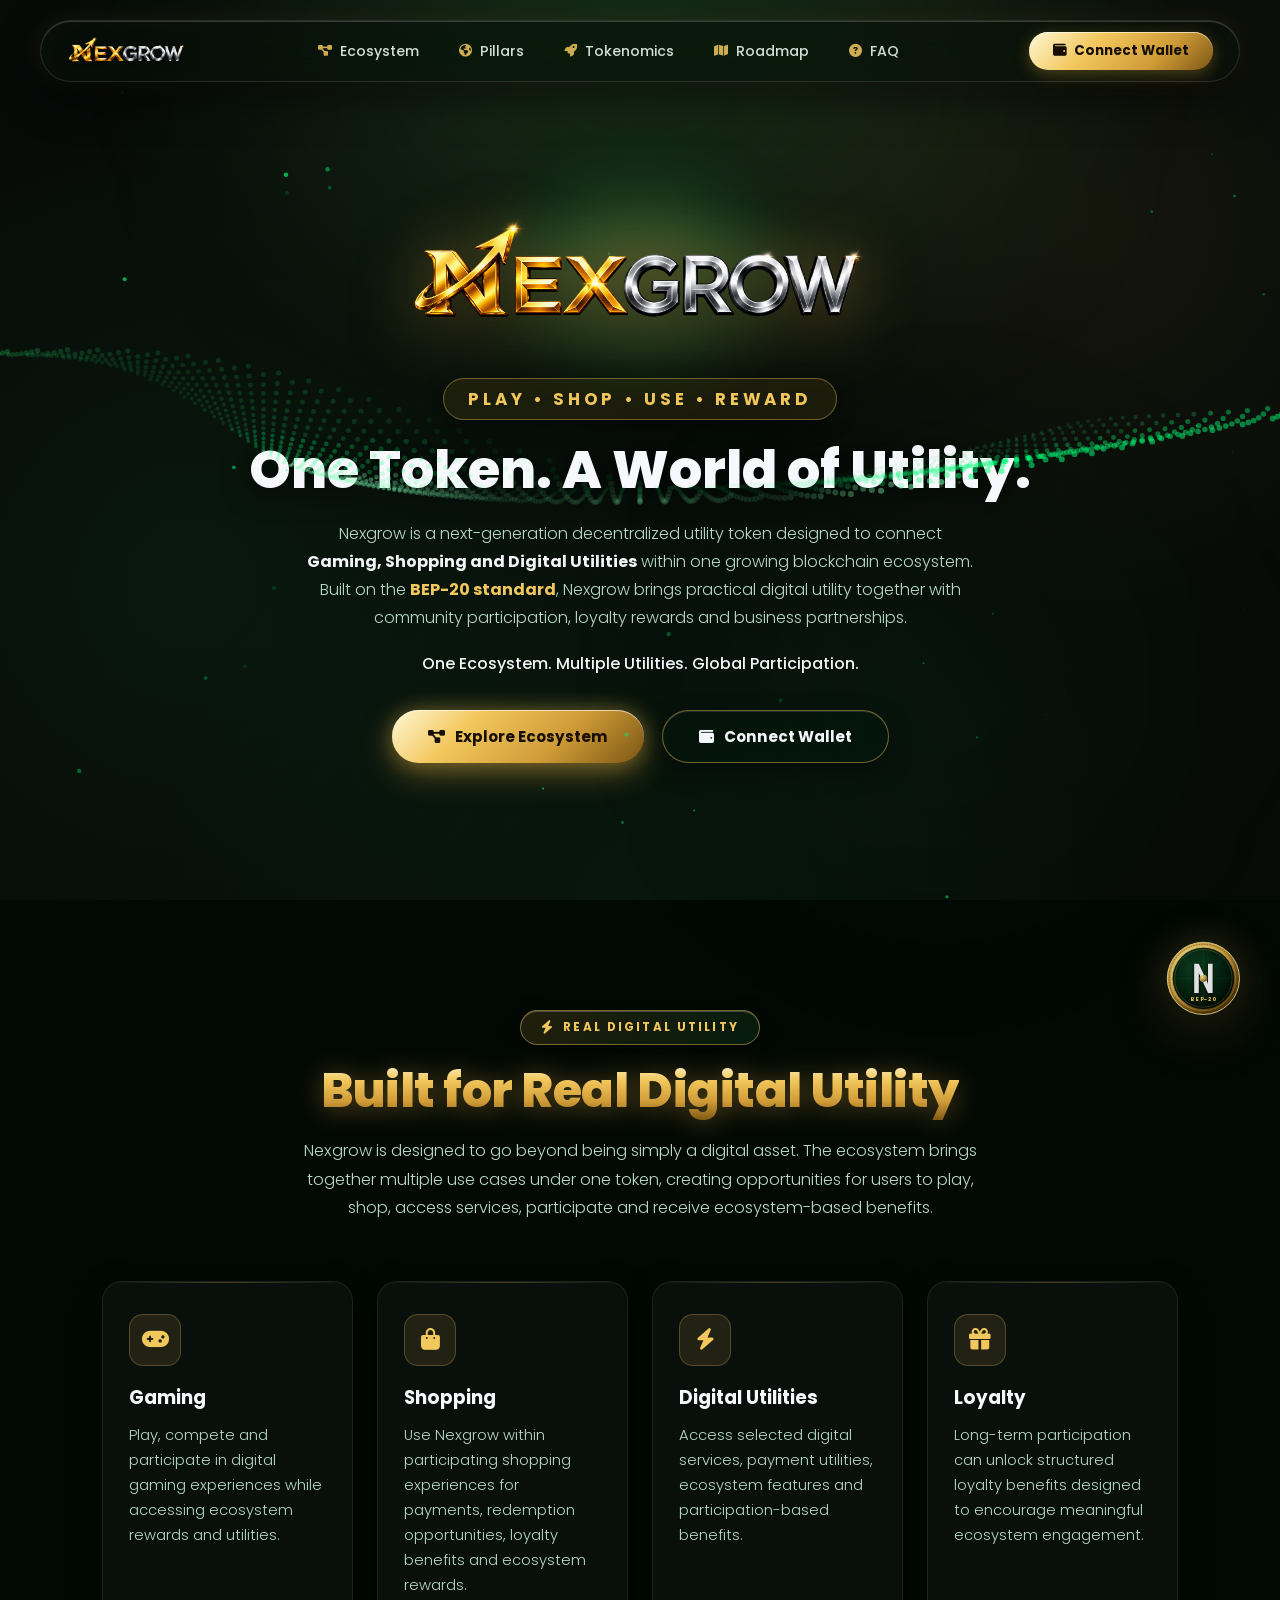
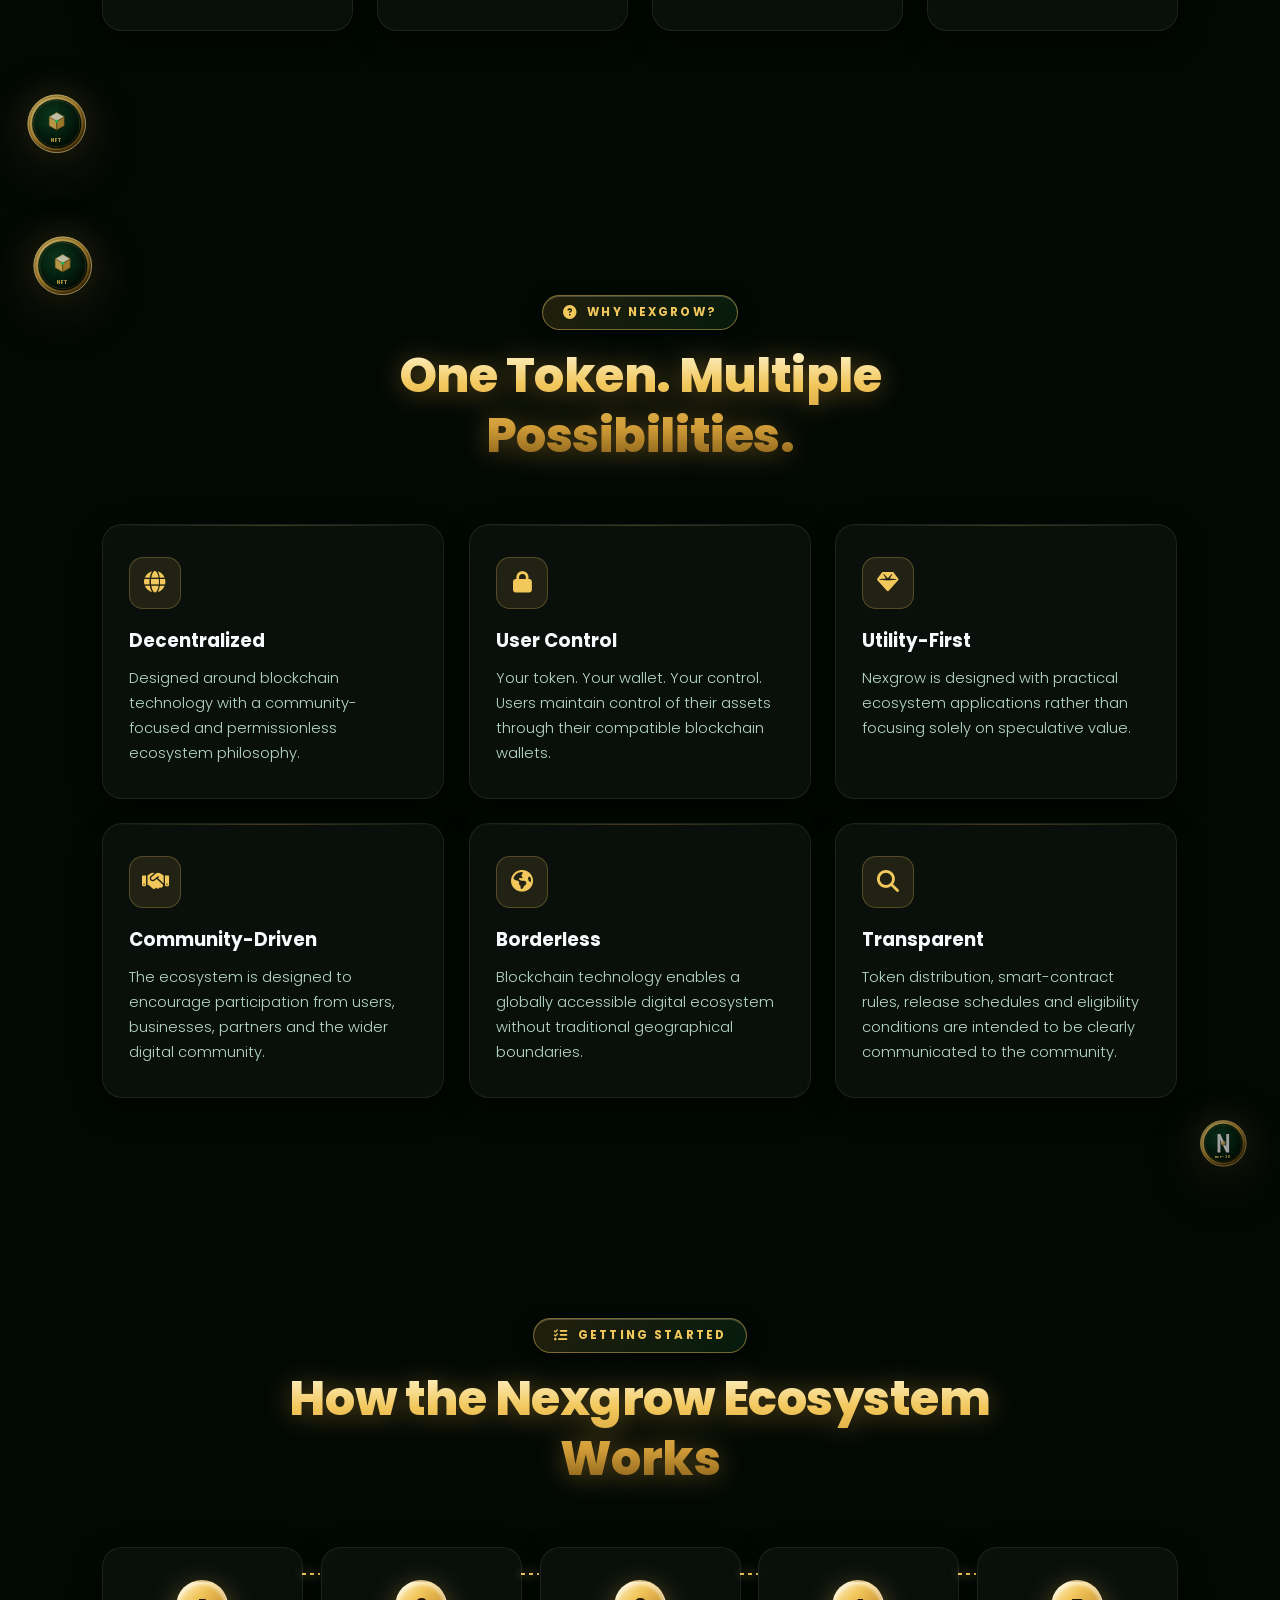
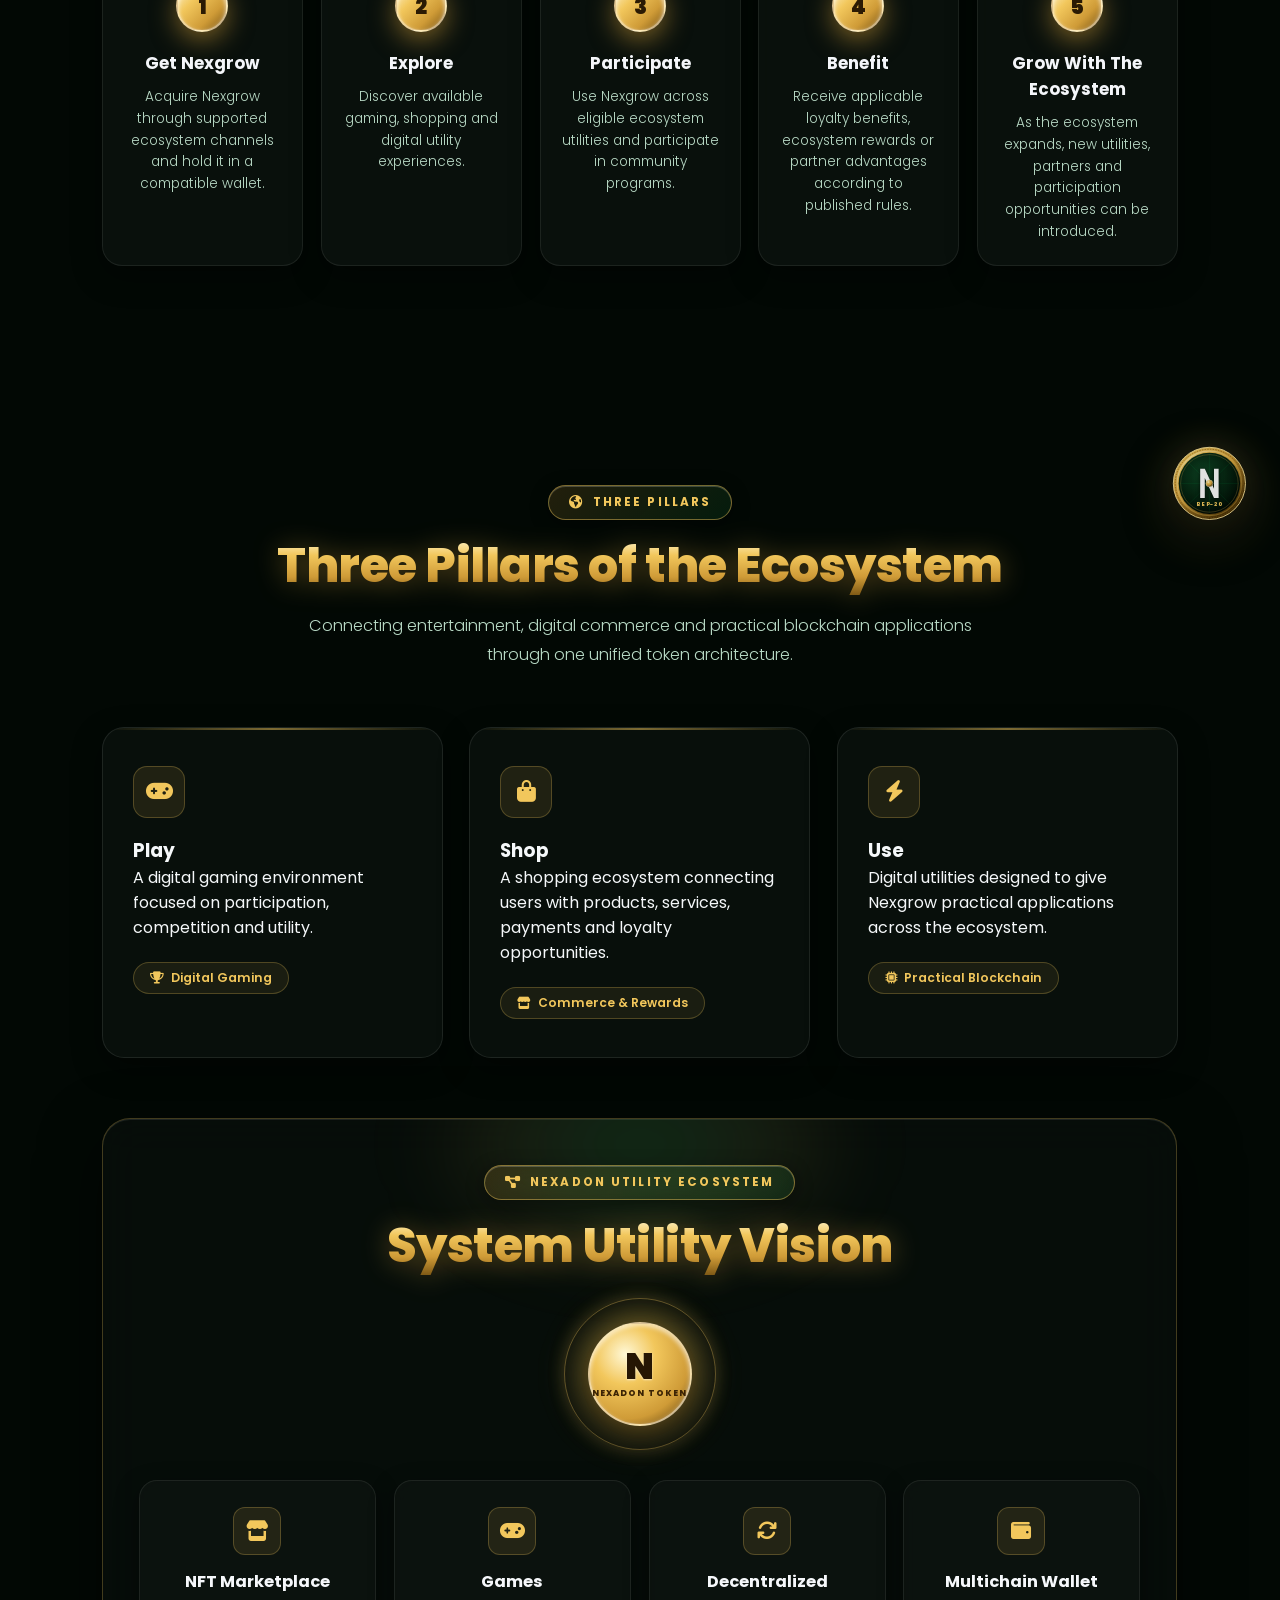
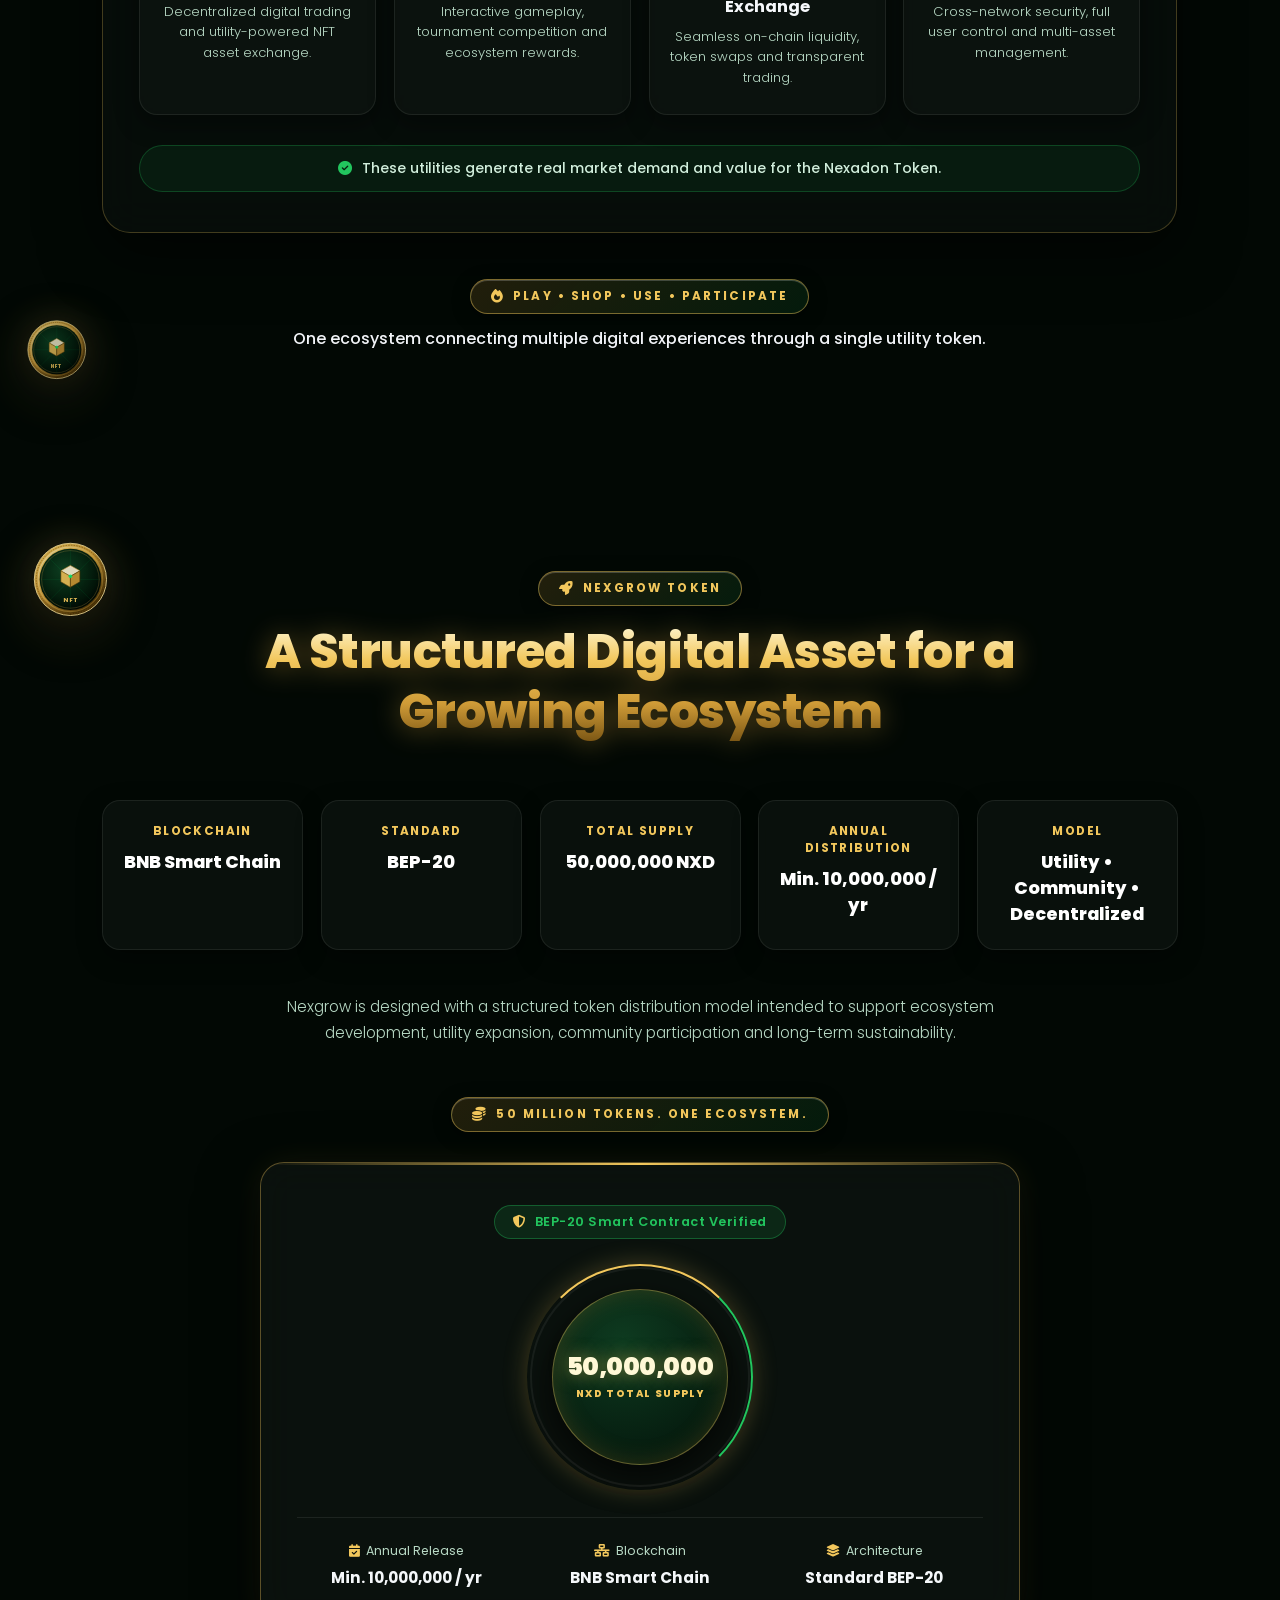
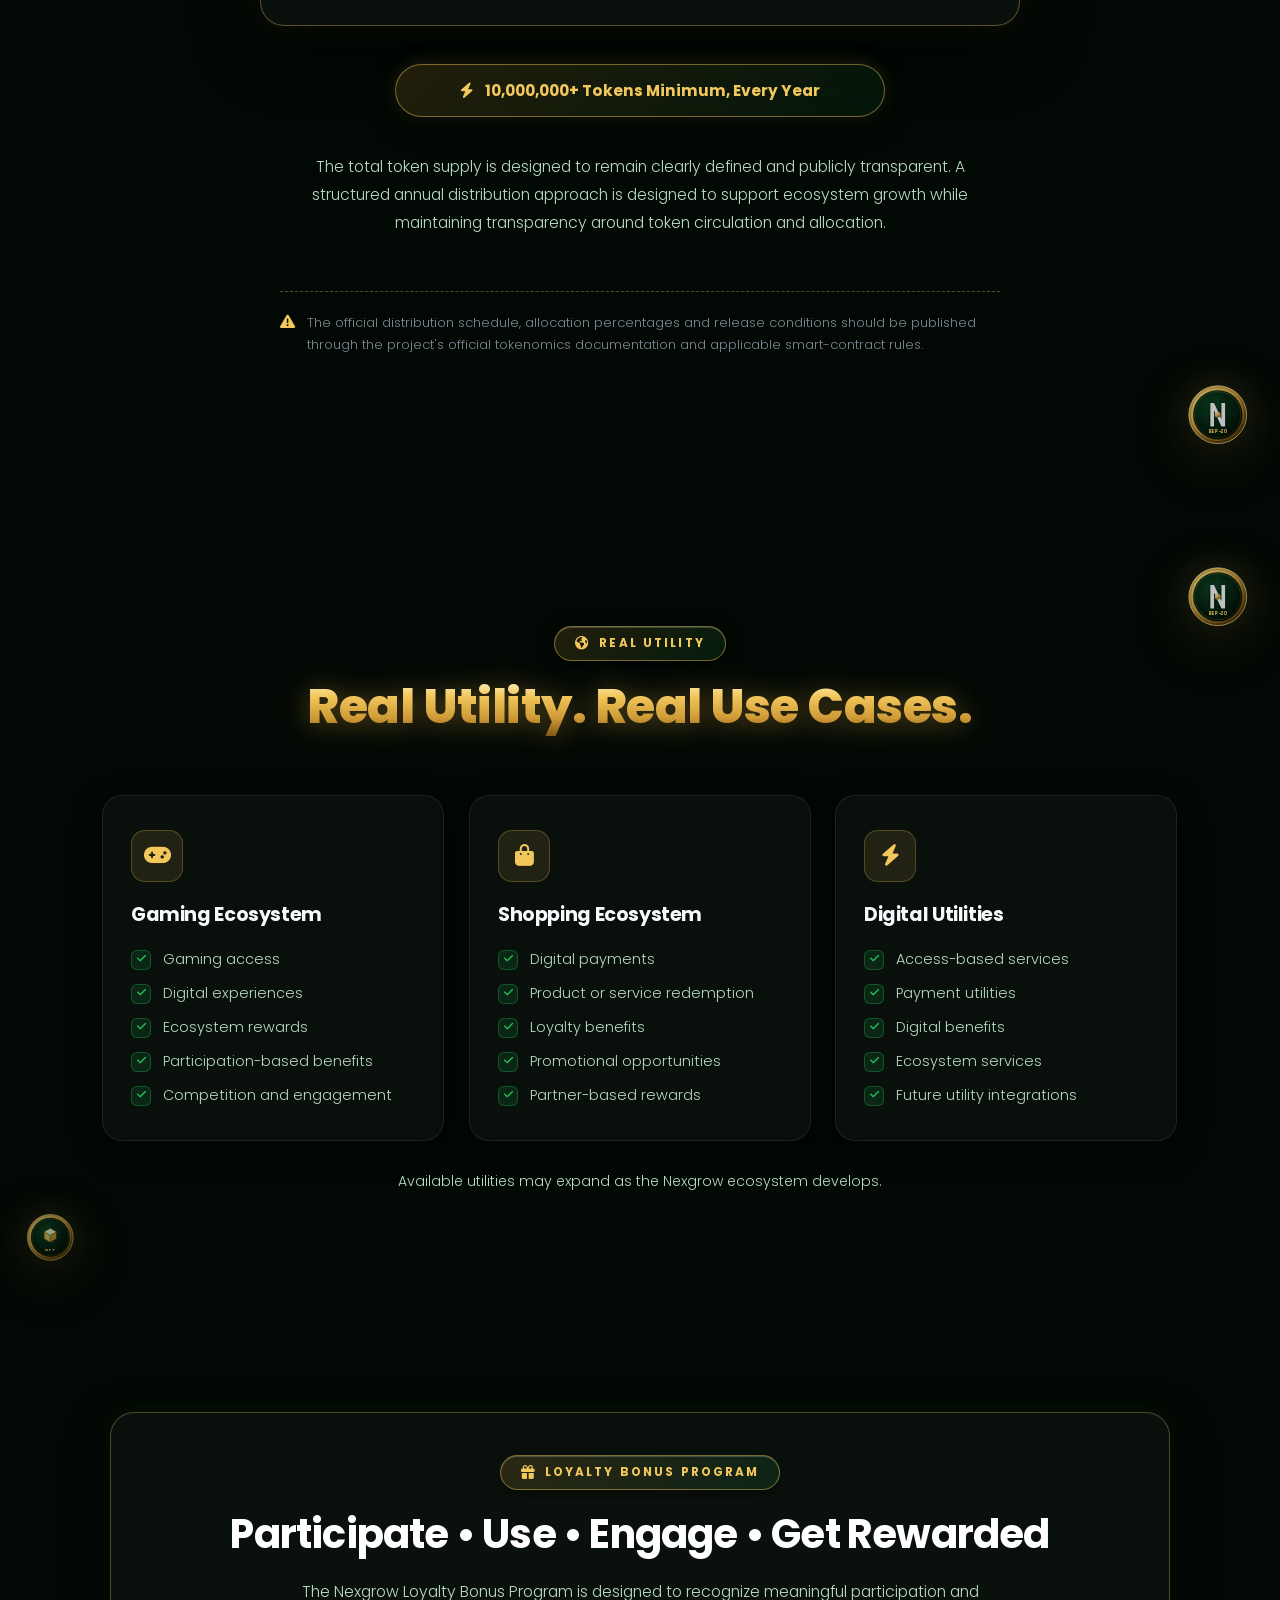
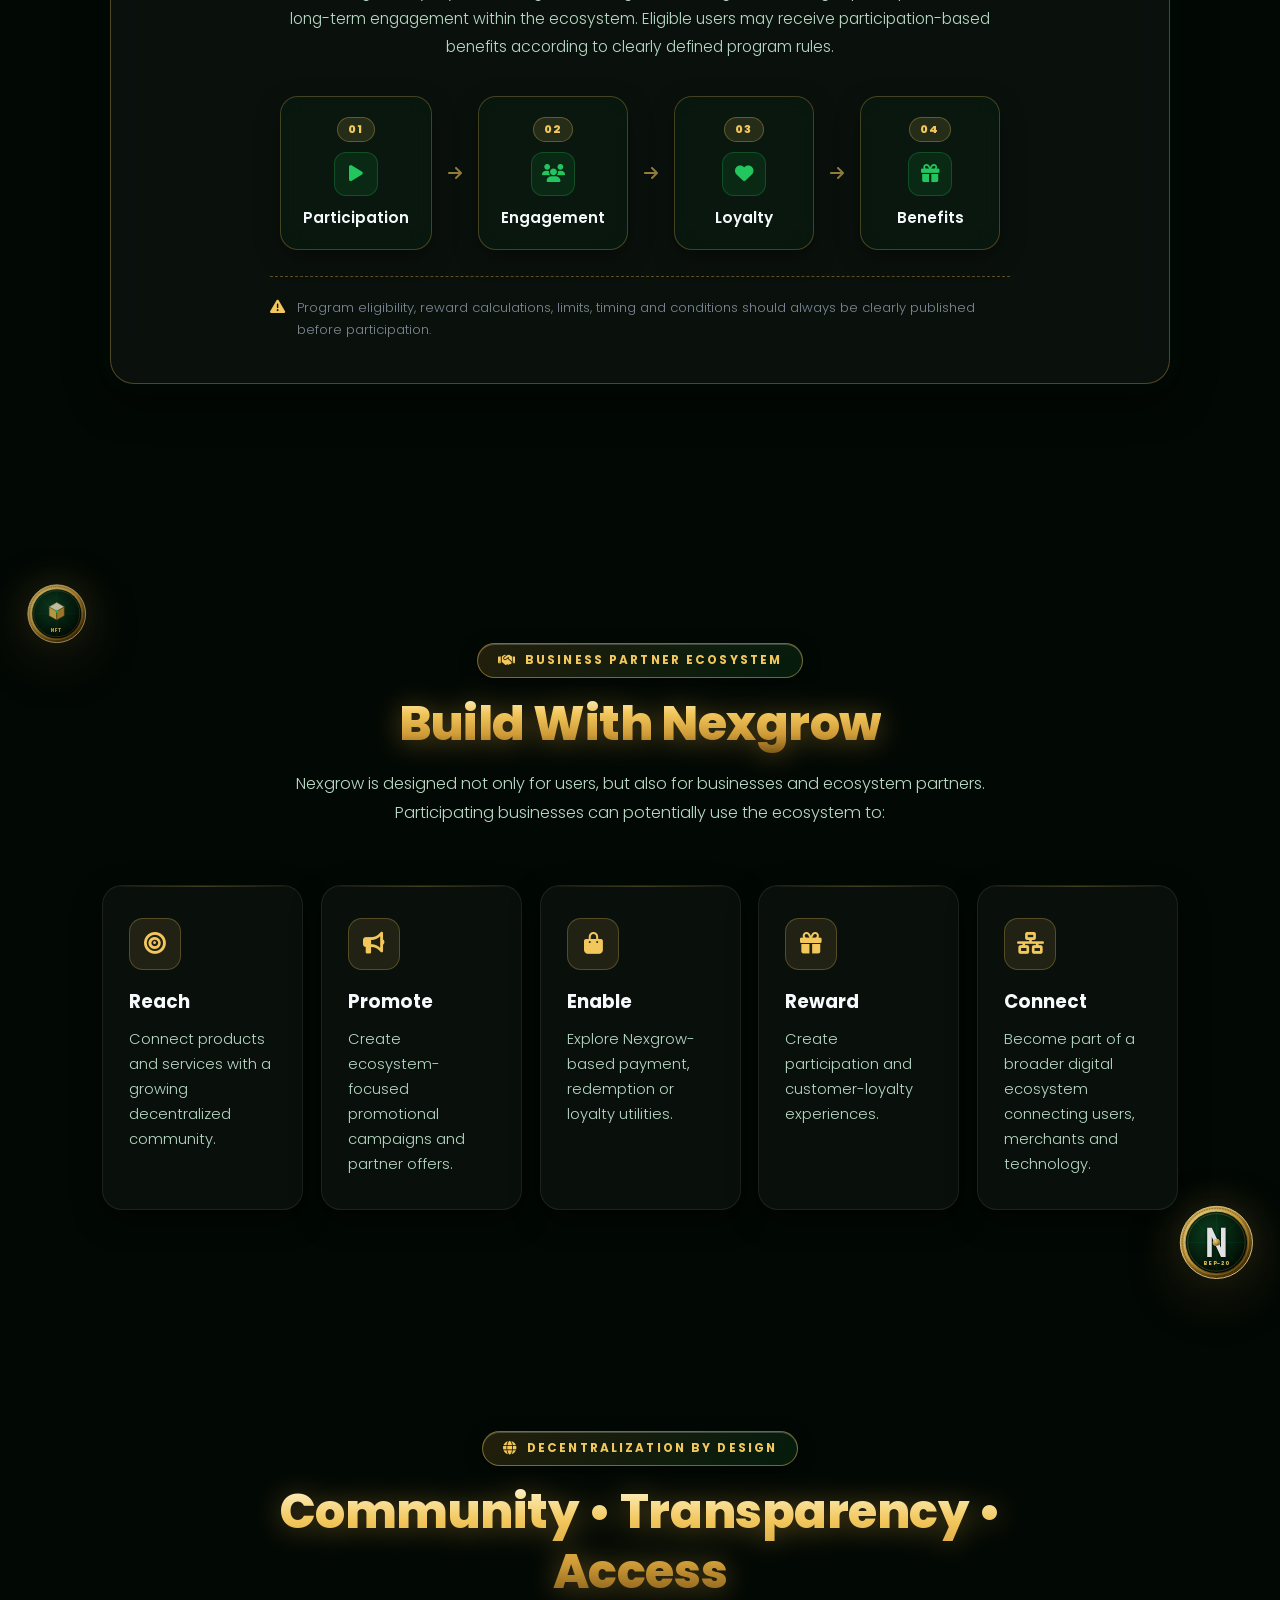
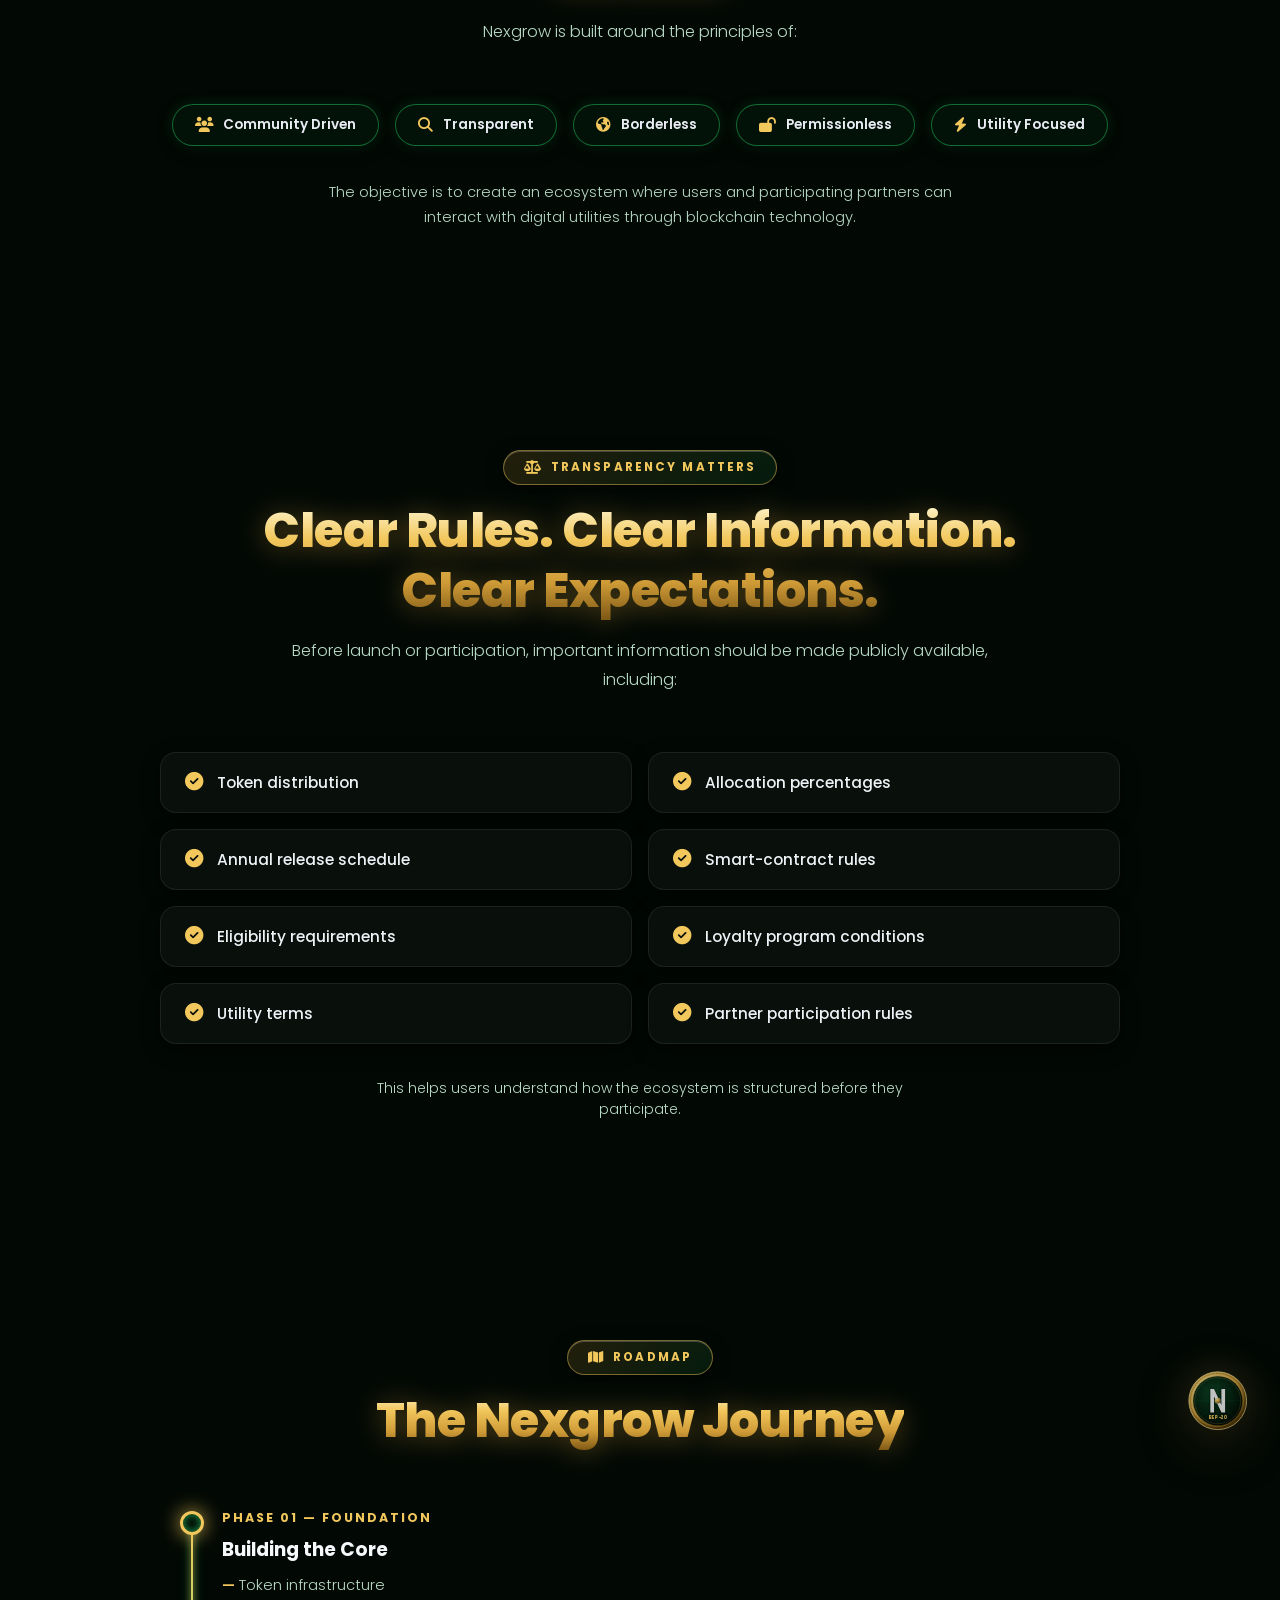
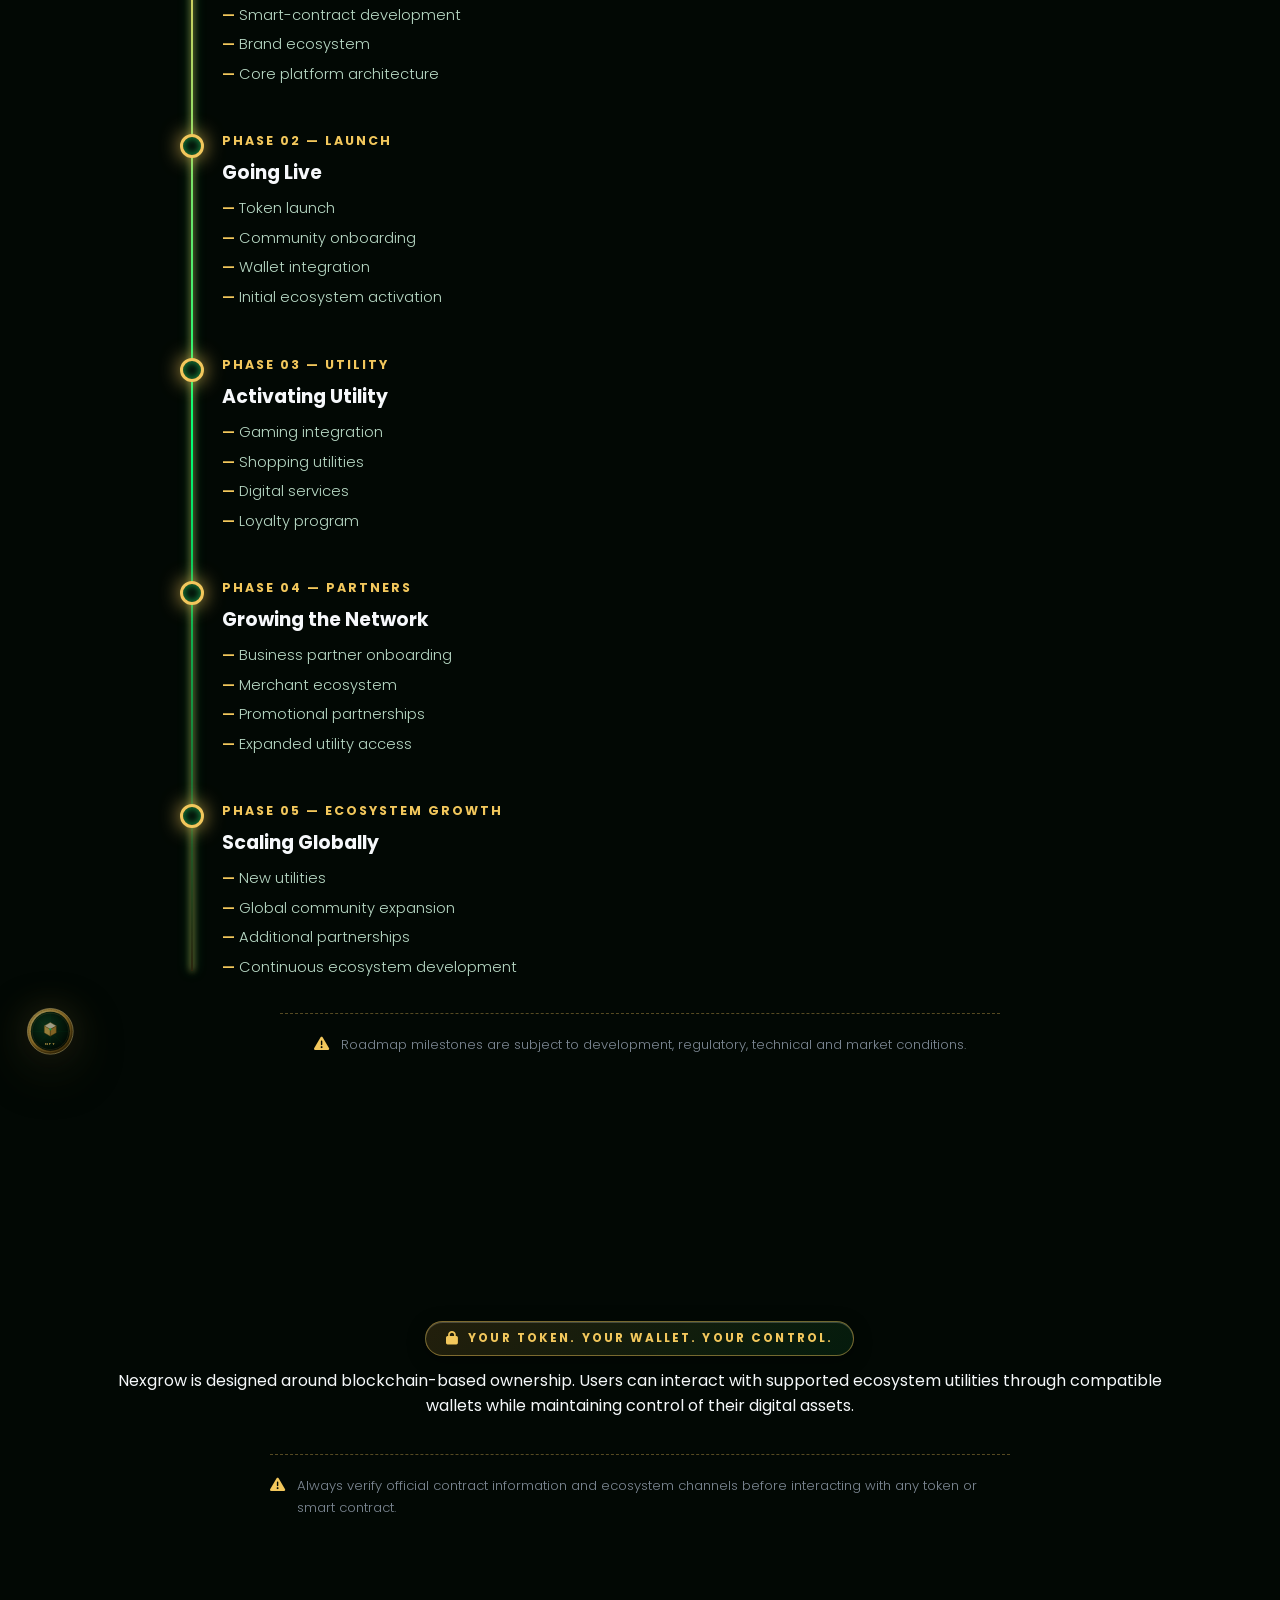
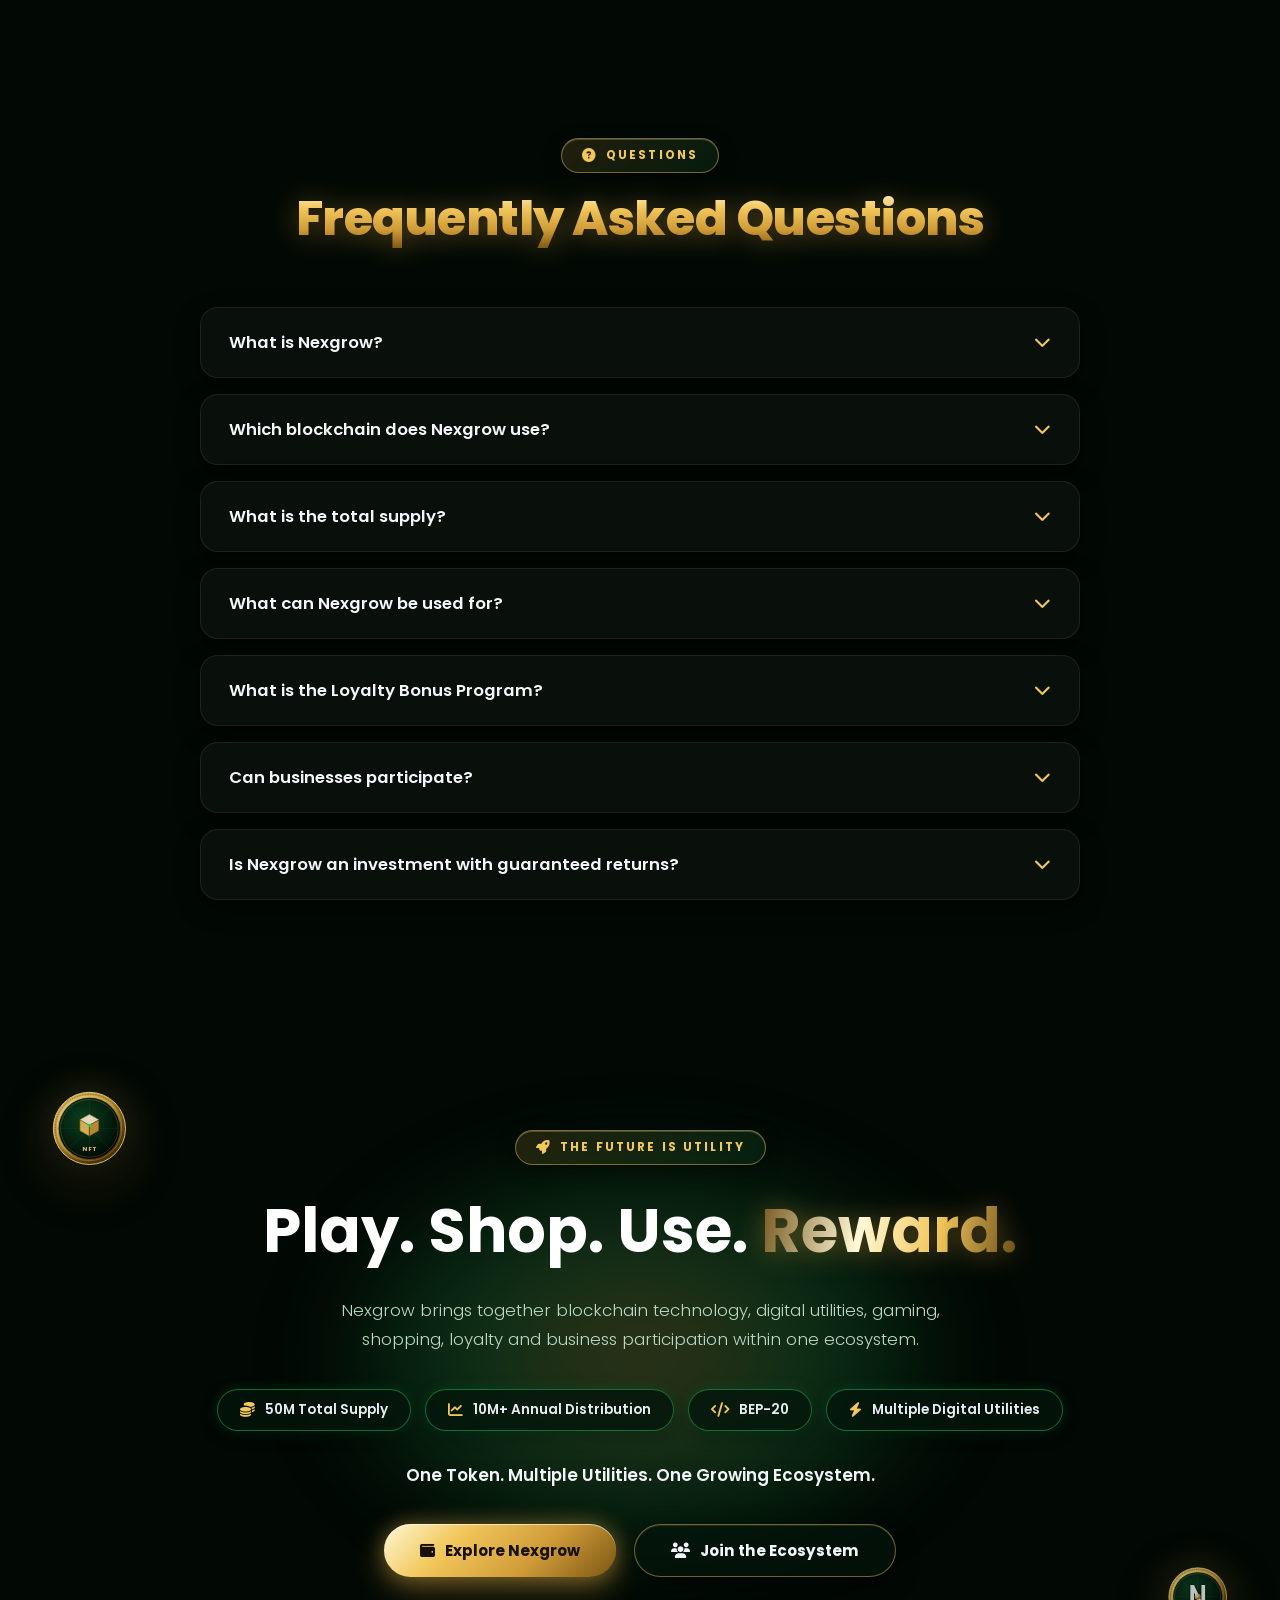
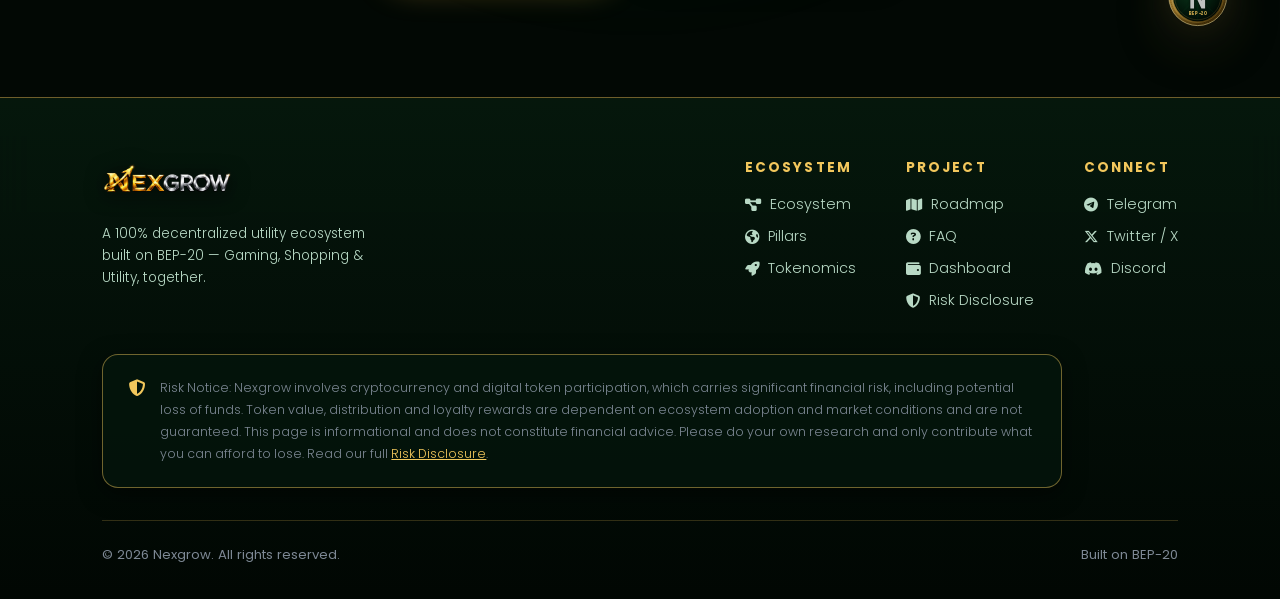
==== commit 142abd5f: "feat: add floating NFT and BEP-20 medallions from ecosystem section downwards" ====
--- a/index.html
+++ b/index.html
@@ -14,6 +14,76 @@
 </head>
 <body>
 
+<!-- Reusable Vector Coin Definitions (BEP-20 & NFT Medallions matching brand deck) -->
+<svg style="position:absolute;width:0;height:0;overflow:hidden;" aria-hidden="true">
+  <defs>
+    <!-- Outer Gold Rim Gradient -->
+    <radialGradient id="cGoldRim" cx="35%" cy="30%" r="70%">
+      <stop offset="0%" stop-color="#FFF8D6"/>
+      <stop offset="30%" stop-color="#F2C75C"/>
+      <stop offset="70%" stop-color="#CF9B37"/>
+      <stop offset="100%" stop-color="#4E3406"/>
+    </radialGradient>
+    <!-- Inner Emerald Face Gradient (Matching official Nexgrow token coin) -->
+    <radialGradient id="cEmeraldFace" cx="40%" cy="35%" r="65%">
+      <stop offset="0%" stop-color="#0f4625"/>
+      <stop offset="50%" stop-color="#072b15"/>
+      <stop offset="85%" stop-color="#03160a"/>
+      <stop offset="100%" stop-color="#010a04"/>
+    </radialGradient>
+    <!-- Metallic Gold Bevel Highlight -->
+    <linearGradient id="cGoldBevel" x1="0%" y1="0%" x2="100%" y2="100%">
+      <stop offset="0%" stop-color="#FFF8D6" stop-opacity="0.9"/>
+      <stop offset="50%" stop-color="#F2C75C" stop-opacity="0.4"/>
+      <stop offset="100%" stop-color="#7B5614" stop-opacity="0.8"/>
+    </linearGradient>
+  </defs>
+
+  <!-- BEP-20 Official Medallion -->
+  <symbol id="coin-bep20" viewBox="0 0 100 100">
+    <circle cx="50" cy="50" r="47" fill="url(#cGoldRim)" stroke="#FFE89E" stroke-width="1.2"/>
+    <circle cx="50" cy="50" r="44.5" fill="none" stroke="#7B5614" stroke-width="0.8" stroke-dasharray="2 1.5"/>
+    <circle cx="50" cy="50" r="42" fill="none" stroke="url(#cGoldBevel)" stroke-width="1.4"/>
+    <circle cx="50" cy="50" r="40" fill="url(#cEmeraldFace)"/>
+    <circle cx="50" cy="50" r="37.5" fill="none" stroke="#F2C75C" stroke-width="0.6" stroke-opacity="0.5"/>
+    <g opacity="0.18" stroke="#00ff77" stroke-width="0.5">
+      <line x1="50" y1="12" x2="50" y2="88"/>
+      <line x1="12" y1="50" x2="88" y2="50"/>
+      <line x1="23" y1="23" x2="77" y2="77"/>
+      <line x1="23" y1="77" x2="77" y2="23"/>
+    </g>
+    <!-- Center "N" Emblem (Matching Brand Graphic) -->
+    <path d="M38 31 H44 L56 57 V31 H62 V69 H56 L44 43 V69 H38 Z" fill="#ffffff" filter="drop-shadow(0 1px 3px rgba(0,0,0,0.8))"/>
+    <circle cx="50" cy="50" r="4.5" fill="url(#cGoldRim)" stroke="#FFF8D6" stroke-width="0.6"/>
+    <!-- "BEP-20" Inscription -->
+    <text x="50" y="80" text-anchor="middle" fill="#F2C75C" font-family="'Poppins', sans-serif" font-size="7" font-weight="800" letter-spacing="0.16em">BEP-20</text>
+  </symbol>
+
+  <!-- NFT Official Medallion -->
+  <symbol id="coin-nft" viewBox="0 0 100 100">
+    <circle cx="50" cy="50" r="47" fill="url(#cGoldRim)" stroke="#FFE89E" stroke-width="1.2"/>
+    <circle cx="50" cy="50" r="44.5" fill="none" stroke="#7B5614" stroke-width="0.8" stroke-dasharray="2 1.5"/>
+    <circle cx="50" cy="50" r="42" fill="none" stroke="url(#cGoldBevel)" stroke-width="1.4"/>
+    <circle cx="50" cy="50" r="40" fill="url(#cEmeraldFace)"/>
+    <circle cx="50" cy="50" r="37.5" fill="none" stroke="#F2C75C" stroke-width="0.6" stroke-opacity="0.5"/>
+    <g opacity="0.18" stroke="#00ff77" stroke-width="0.5">
+      <line x1="50" y1="12" x2="50" y2="88"/>
+      <line x1="12" y1="50" x2="88" y2="50"/>
+      <line x1="23" y1="23" x2="77" y2="77"/>
+      <line x1="23" y1="77" x2="77" y2="23"/>
+    </g>
+    <!-- 3D Isometric NFT Cube Emblem -->
+    <g transform="translate(50, 46) scale(0.95)">
+      <polygon points="0,-15 13,-7.5 0,0 -13,-7.5" fill="#FFF8D6" stroke="#CF9B37" stroke-width="0.8"/>
+      <polygon points="-13,-7.5 0,0 0,15 -13,7.5" fill="#F2C75C" stroke="#7B5614" stroke-width="0.8"/>
+      <polygon points="0,0 13,-7.5 13,7.5 0,15" fill="#CF9B37" stroke="#4E3406" stroke-width="0.8"/>
+      <circle cx="0" cy="0" r="2.5" fill="#00ff77" opacity="0.85"/>
+    </g>
+    <!-- "NFT" Inscription -->
+    <text x="50" y="79" text-anchor="middle" fill="#F2C75C" font-family="'Poppins', sans-serif" font-size="7.5" font-weight="800" letter-spacing="0.18em">NFT</text>
+  </symbol>
+</svg>
+
 <!-- Simple, Cool, Aesthetic Ambient Canvas -->
 <div class="bg-canvas">
   <div class="ambient-glow glow-top"></div>
@@ -54,6 +124,12 @@
 
 <!-- BUILT FOR REAL DIGITAL UTILITY -->
 <section id="ecosystem">
+  <div class="bg-floating-coin coin-float-1 coin-size-lg" style="top: 40px; right: 3%;" aria-hidden="true">
+    <svg class="coin-svg" viewBox="0 0 100 100"><use href="#coin-bep20"/></svg>
+  </div>
+  <div class="bg-floating-coin coin-float-2 coin-size-md" style="bottom: 30px; left: 2%;" aria-hidden="true">
+    <svg class="coin-svg" viewBox="0 0 100 100"><use href="#coin-nft"/></svg>
+  </div>
   <div class="section-head reveal">
     <div class="eyebrow"><i class="fa-solid fa-bolt"></i> Real Digital Utility</div>
     <h2>Built for Real Digital Utility</h2>
@@ -85,6 +161,12 @@
 
 <!-- WHY Nexgrow -->
 <section id="why">
+  <div class="bg-floating-coin coin-float-3 coin-size-md" style="top: 50px; left: 2.5%;" aria-hidden="true">
+    <svg class="coin-svg" viewBox="0 0 100 100"><use href="#coin-nft"/></svg>
+  </div>
+  <div class="bg-floating-coin coin-float-4 coin-size-sm" style="bottom: 40px; right: 2.5%;" aria-hidden="true">
+    <svg class="coin-svg" viewBox="0 0 100 100"><use href="#coin-bep20"/></svg>
+  </div>
   <div class="section-head reveal">
     <div class="eyebrow"><i class="fa-solid fa-circle-question"></i> Why Nexgrow?</div>
     <h2>One Token. Multiple Possibilities.</h2>
@@ -160,6 +242,12 @@
 
 <!-- THREE PILLARS OF THE ECOSYSTEM -->
 <section id="pillars">
+  <div class="bg-floating-coin coin-float-1 coin-size-lg" style="top: 70px; right: 2.5%;" aria-hidden="true">
+    <svg class="coin-svg" viewBox="0 0 100 100"><use href="#coin-bep20"/></svg>
+  </div>
+  <div class="bg-floating-coin coin-float-2 coin-size-md" style="bottom: 80px; left: 2%;" aria-hidden="true">
+    <svg class="coin-svg" viewBox="0 0 100 100"><use href="#coin-nft"/></svg>
+  </div>
   <div class="section-head reveal">
     <div class="eyebrow"><i class="fa-solid fa-earth-americas"></i> Three Pillars</div>
     <h2>Three Pillars of the Ecosystem</h2>
@@ -247,6 +335,12 @@
 
 <!-- Nexgrow TOKEN -->
 <section id="tokenomics">
+  <div class="bg-floating-coin coin-float-3 coin-size-lg" style="top: 80px; left: 2.5%;" aria-hidden="true">
+    <svg class="coin-svg" viewBox="0 0 100 100"><use href="#coin-nft"/></svg>
+  </div>
+  <div class="bg-floating-coin coin-float-4 coin-size-md" style="bottom: 70px; right: 2.5%;" aria-hidden="true">
+    <svg class="coin-svg" viewBox="0 0 100 100"><use href="#coin-bep20"/></svg>
+  </div>
   <div class="section-head reveal">
     <div class="eyebrow"><i class="fa-solid fa-rocket"></i> Nexgrow Token</div>
     <h2>A Structured Digital Asset for a Growing Ecosystem</h2>
@@ -300,6 +394,12 @@
 
 <!-- REAL UTILITY / REAL USE CASES -->
 <section id="usecases">
+  <div class="bg-floating-coin coin-float-1 coin-size-md" style="top: 50px; right: 2.5%;" aria-hidden="true">
+    <svg class="coin-svg" viewBox="0 0 100 100"><use href="#coin-bep20"/></svg>
+  </div>
+  <div class="bg-floating-coin coin-float-2 coin-size-sm" style="bottom: 40px; left: 2%;" aria-hidden="true">
+    <svg class="coin-svg" viewBox="0 0 100 100"><use href="#coin-nft"/></svg>
+  </div>
   <div class="section-head reveal">
     <div class="eyebrow"><i class="fa-solid fa-earth-americas"></i> Real Utility</div>
     <h2>Real Utility. Real Use Cases.</h2>
@@ -382,6 +482,12 @@
 
 <!-- BUSINESS PARTNER ECOSYSTEM -->
 <section id="partners">
+  <div class="bg-floating-coin coin-float-3 coin-size-md" style="top: 50px; left: 2%;" aria-hidden="true">
+    <svg class="coin-svg" viewBox="0 0 100 100"><use href="#coin-nft"/></svg>
+  </div>
+  <div class="bg-floating-coin coin-float-4 coin-size-lg" style="bottom: 40px; right: 2%;" aria-hidden="true">
+    <svg class="coin-svg" viewBox="0 0 100 100"><use href="#coin-bep20"/></svg>
+  </div>
   <div class="section-head reveal">
     <div class="eyebrow"><i class="fa-solid fa-handshake"></i> Business Partner Ecosystem</div>
     <h2>Build With Nexgrow</h2>
@@ -455,6 +561,12 @@
 
 <!-- THE Nexgrow JOURNEY -->
 <section id="journey">
+  <div class="bg-floating-coin coin-float-1 coin-size-md" style="top: 140px; right: 2.5%;" aria-hidden="true">
+    <svg class="coin-svg" viewBox="0 0 100 100"><use href="#coin-bep20"/></svg>
+  </div>
+  <div class="bg-floating-coin coin-float-2 coin-size-sm" style="bottom: 110px; left: 2%;" aria-hidden="true">
+    <svg class="coin-svg" viewBox="0 0 100 100"><use href="#coin-nft"/></svg>
+  </div>
   <div class="section-head reveal">
     <div class="eyebrow"><i class="fa-solid fa-map"></i> Roadmap</div>
     <h2>The Nexgrow Journey</h2>
@@ -553,6 +665,12 @@
 
 <!-- FINAL CTA -->
 <section class="final-cta" id="join">
+  <div class="bg-floating-coin coin-float-3 coin-size-lg" style="top: 80px; left: 4%;" aria-hidden="true">
+    <svg class="coin-svg" viewBox="0 0 100 100"><use href="#coin-nft"/></svg>
+  </div>
+  <div class="bg-floating-coin coin-float-4 coin-size-md" style="bottom: 70px; right: 4%;" aria-hidden="true">
+    <svg class="coin-svg" viewBox="0 0 100 100"><use href="#coin-bep20"/></svg>
+  </div>
   <div class="eyebrow reveal" style="margin-bottom:20px;"><i class="fa-solid fa-rocket"></i> The Future Is Utility</div>
   <h2 class="reveal">Play. Shop. Use. <span class="metal-gold shine">Reward.</span></h2>
   <p class="reveal">Nexgrow brings together blockchain technology, digital utilities, gaming, shopping, loyalty and business participation within one ecosystem.</p>
--- a/assets/style.css
+++ b/assets/style.css
@@ -159,6 +159,10 @@
   color: var(--gold-2);
 }
 
+section {
+  position: relative;
+}
+
 .section-head {
   max-width: 780px;
   margin: 0 auto 58px;
@@ -1922,3 +1926,92 @@
     height: 20px;
   }
 }
+
+/* ================================================================
+   15. FLOATING NFT & BEP-20 COINS (FROM ECOSYSTEM ONWARDS)
+   ================================================================ */
+.bg-floating-coin {
+  position: absolute;
+  pointer-events: none;
+  z-index: 0;
+  filter: drop-shadow(0 14px 28px rgba(0, 0, 0, 0.75)) drop-shadow(0 0 16px rgba(242, 199, 92, 0.25));
+  will-change: transform;
+}
+
+.coin-svg {
+  display: block;
+  width: 100%;
+  height: 100%;
+}
+
+@keyframes coinFloatA {
+  0%, 100% {
+    transform: perspective(800px) translateY(0px) rotateY(0deg) rotateX(0deg) rotateZ(0deg);
+  }
+  25% {
+    transform: perspective(800px) translateY(-14px) rotateY(10deg) rotateX(6deg) rotateZ(3deg);
+  }
+  50% {
+    transform: perspective(800px) translateY(-6px) rotateY(0deg) rotateX(-4deg) rotateZ(-2deg);
+  }
+  75% {
+    transform: perspective(800px) translateY(-18px) rotateY(-12deg) rotateX(4deg) rotateZ(4deg);
+  }
+}
+
+@keyframes coinFloatB {
+  0%, 100% {
+    transform: perspective(800px) translateY(0px) rotateY(0deg) rotateX(0deg) rotateZ(0deg);
+  }
+  30% {
+    transform: perspective(800px) translateY(-18px) rotateY(-14deg) rotateX(-6deg) rotateZ(-4deg);
+  }
+  60% {
+    transform: perspective(800px) translateY(-8px) rotateY(6deg) rotateX(8deg) rotateZ(2deg);
+  }
+  85% {
+    transform: perspective(800px) translateY(-22px) rotateY(12deg) rotateX(-5deg) rotateZ(-3deg);
+  }
+}
+
+.coin-float-1 {
+  animation: coinFloatA 8.5s ease-in-out infinite;
+}
+
+.coin-float-2 {
+  animation: coinFloatB 10.5s ease-in-out infinite 1.2s;
+}
+
+.coin-float-3 {
+  animation: coinFloatA 9.5s ease-in-out infinite 2.5s;
+}
+
+.coin-float-4 {
+  animation: coinFloatB 11.5s ease-in-out infinite 0.7s;
+}
+
+/* Sizes & Depth of Field */
+.coin-size-lg {
+  width: clamp(72px, 6vw, 90px);
+  height: clamp(72px, 6vw, 90px);
+  opacity: 0.88;
+}
+
+.coin-size-md {
+  width: clamp(58px, 4.8vw, 74px);
+  height: clamp(58px, 4.8vw, 74px);
+  opacity: 0.75;
+}
+
+.coin-size-sm {
+  width: clamp(46px, 3.8vw, 60px);
+  height: clamp(46px, 3.8vw, 60px);
+  opacity: 0.62;
+}
+
+@media (max-width: 768px) {
+  .bg-floating-coin {
+    opacity: 0.45 !important;
+    transform: scale(0.75);
+  }
+}
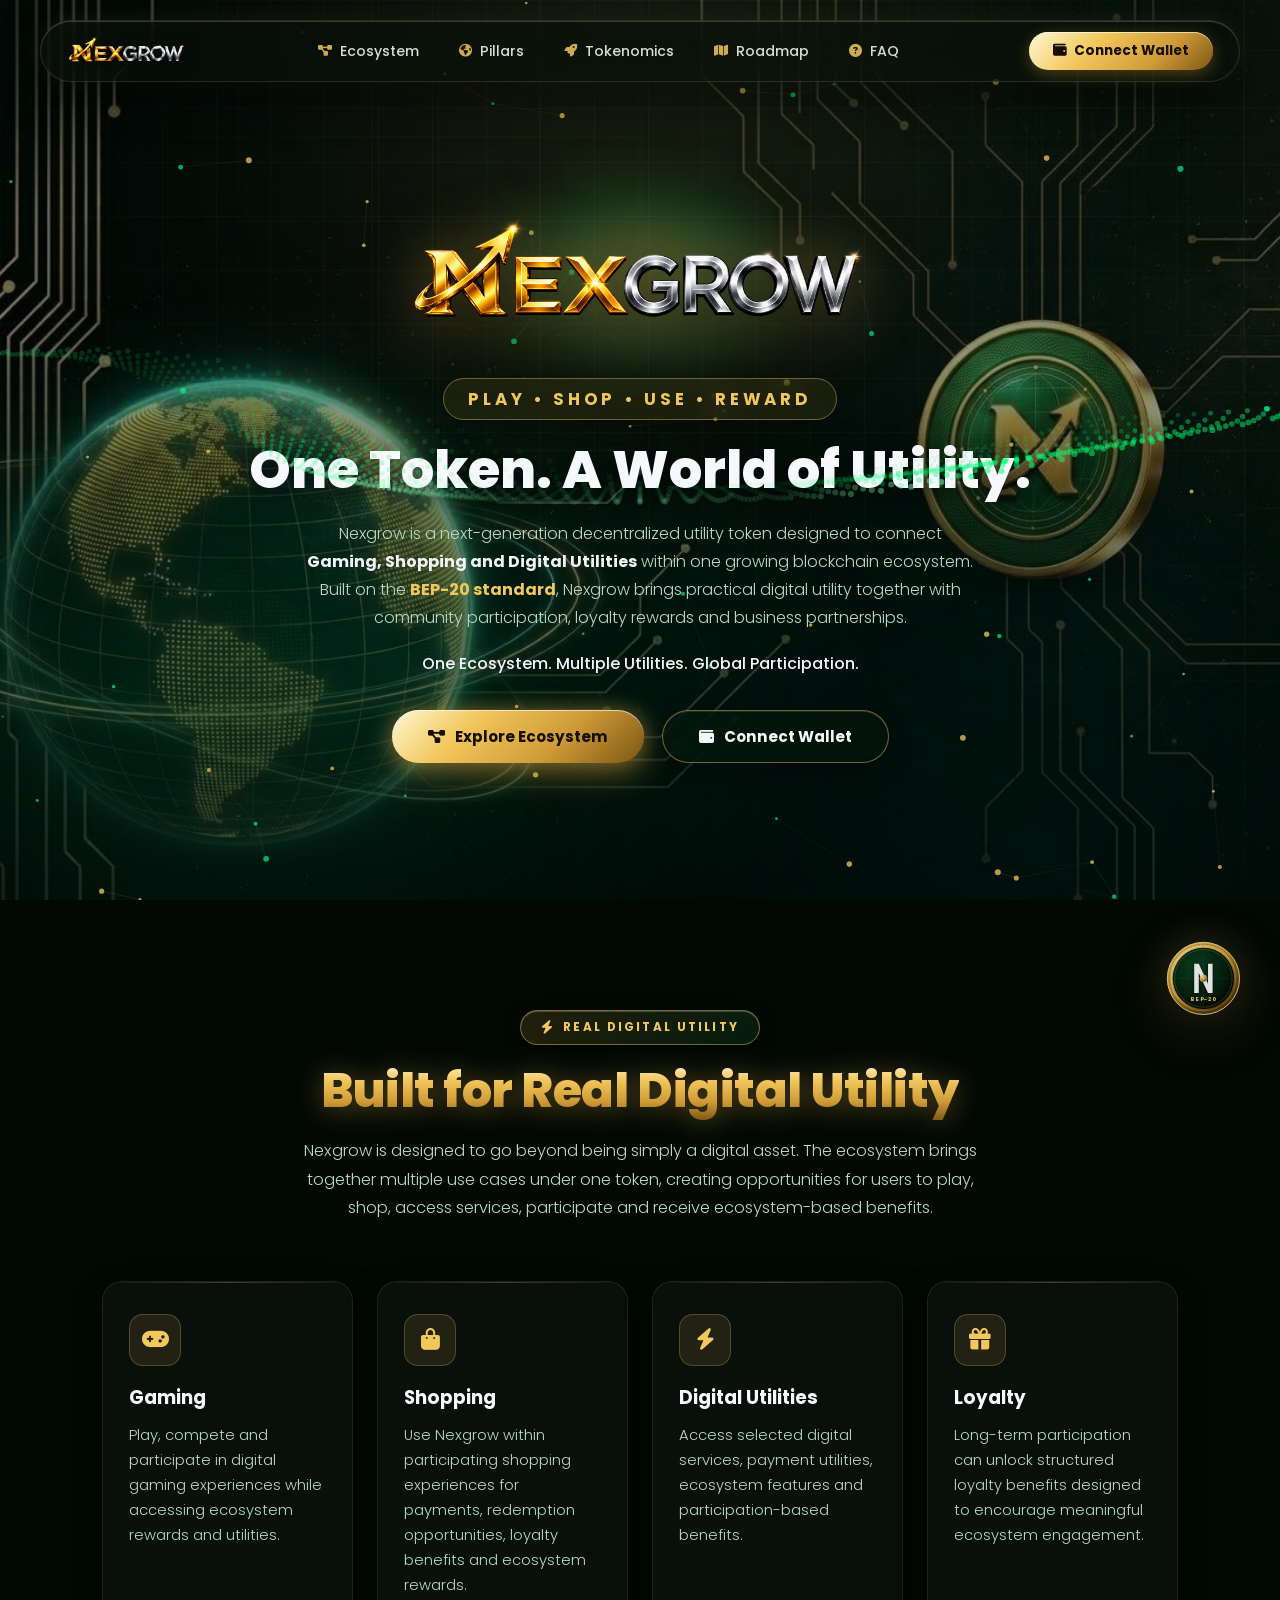
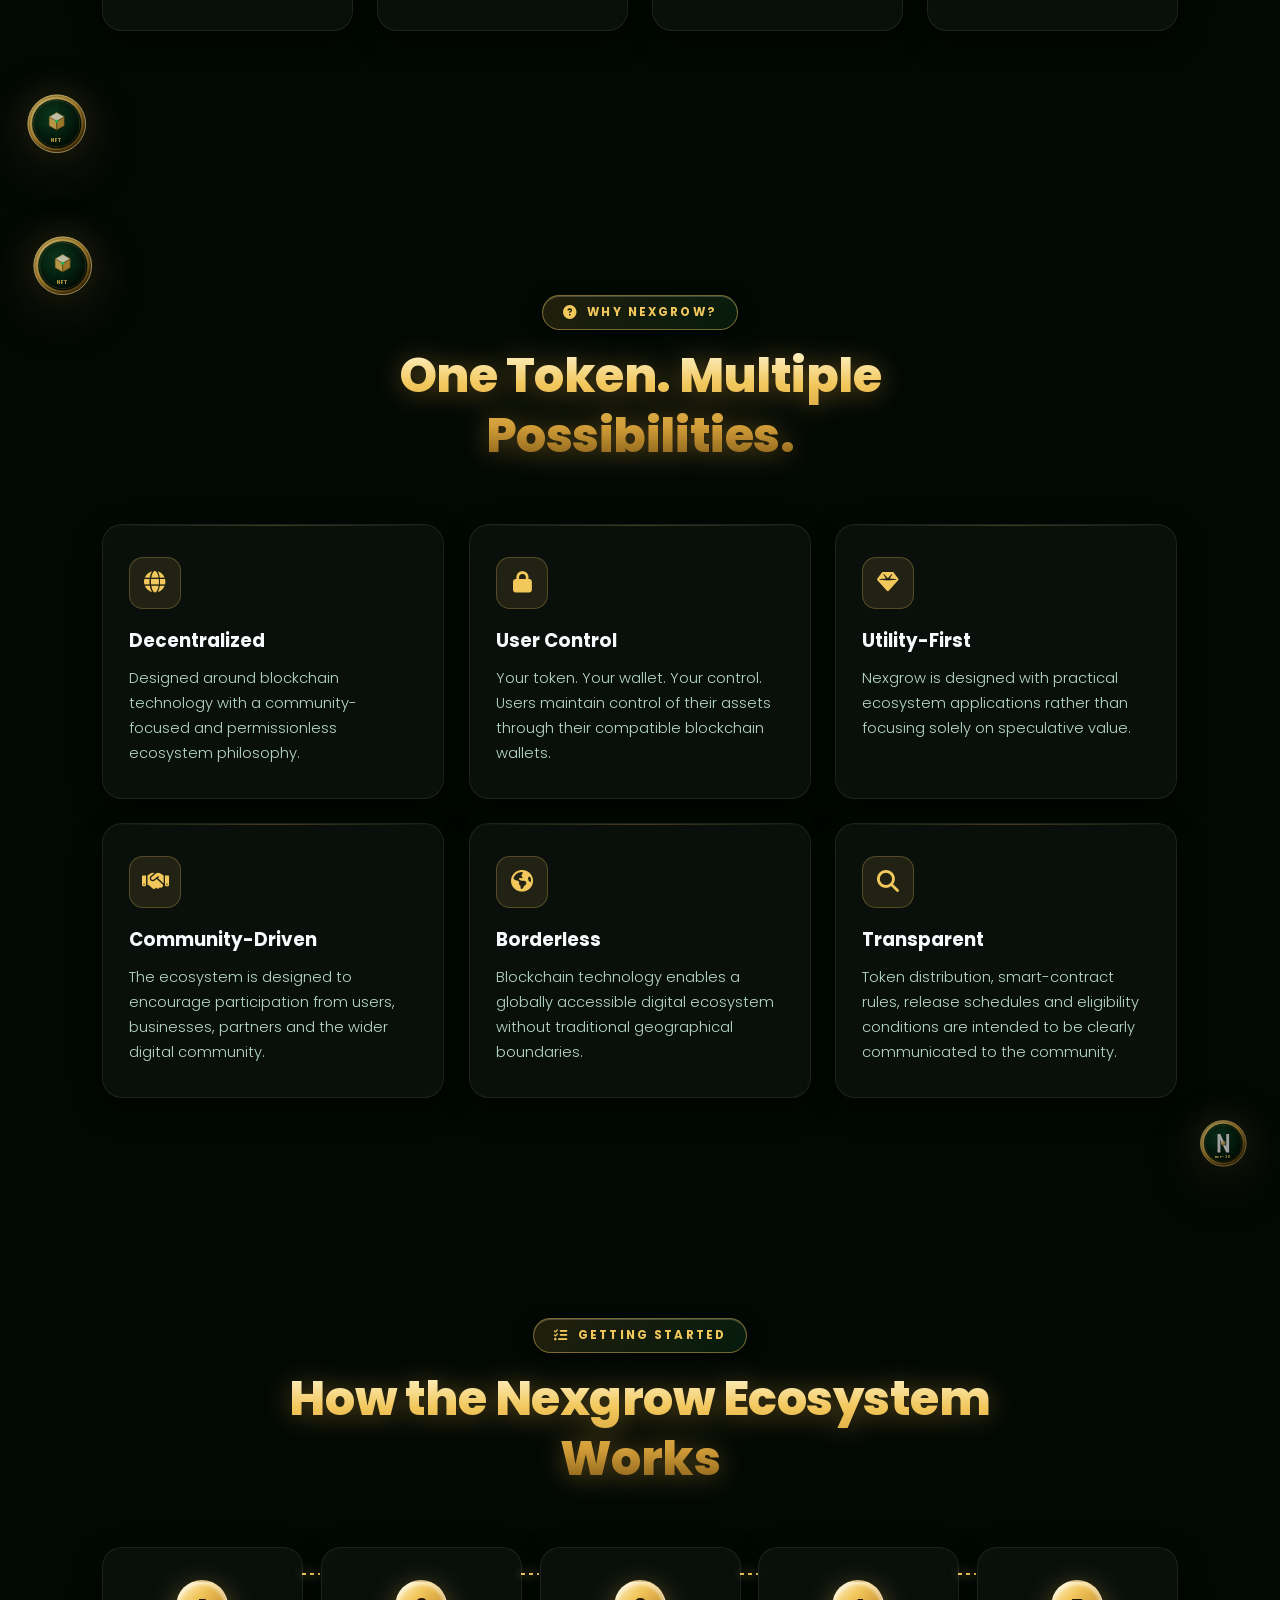
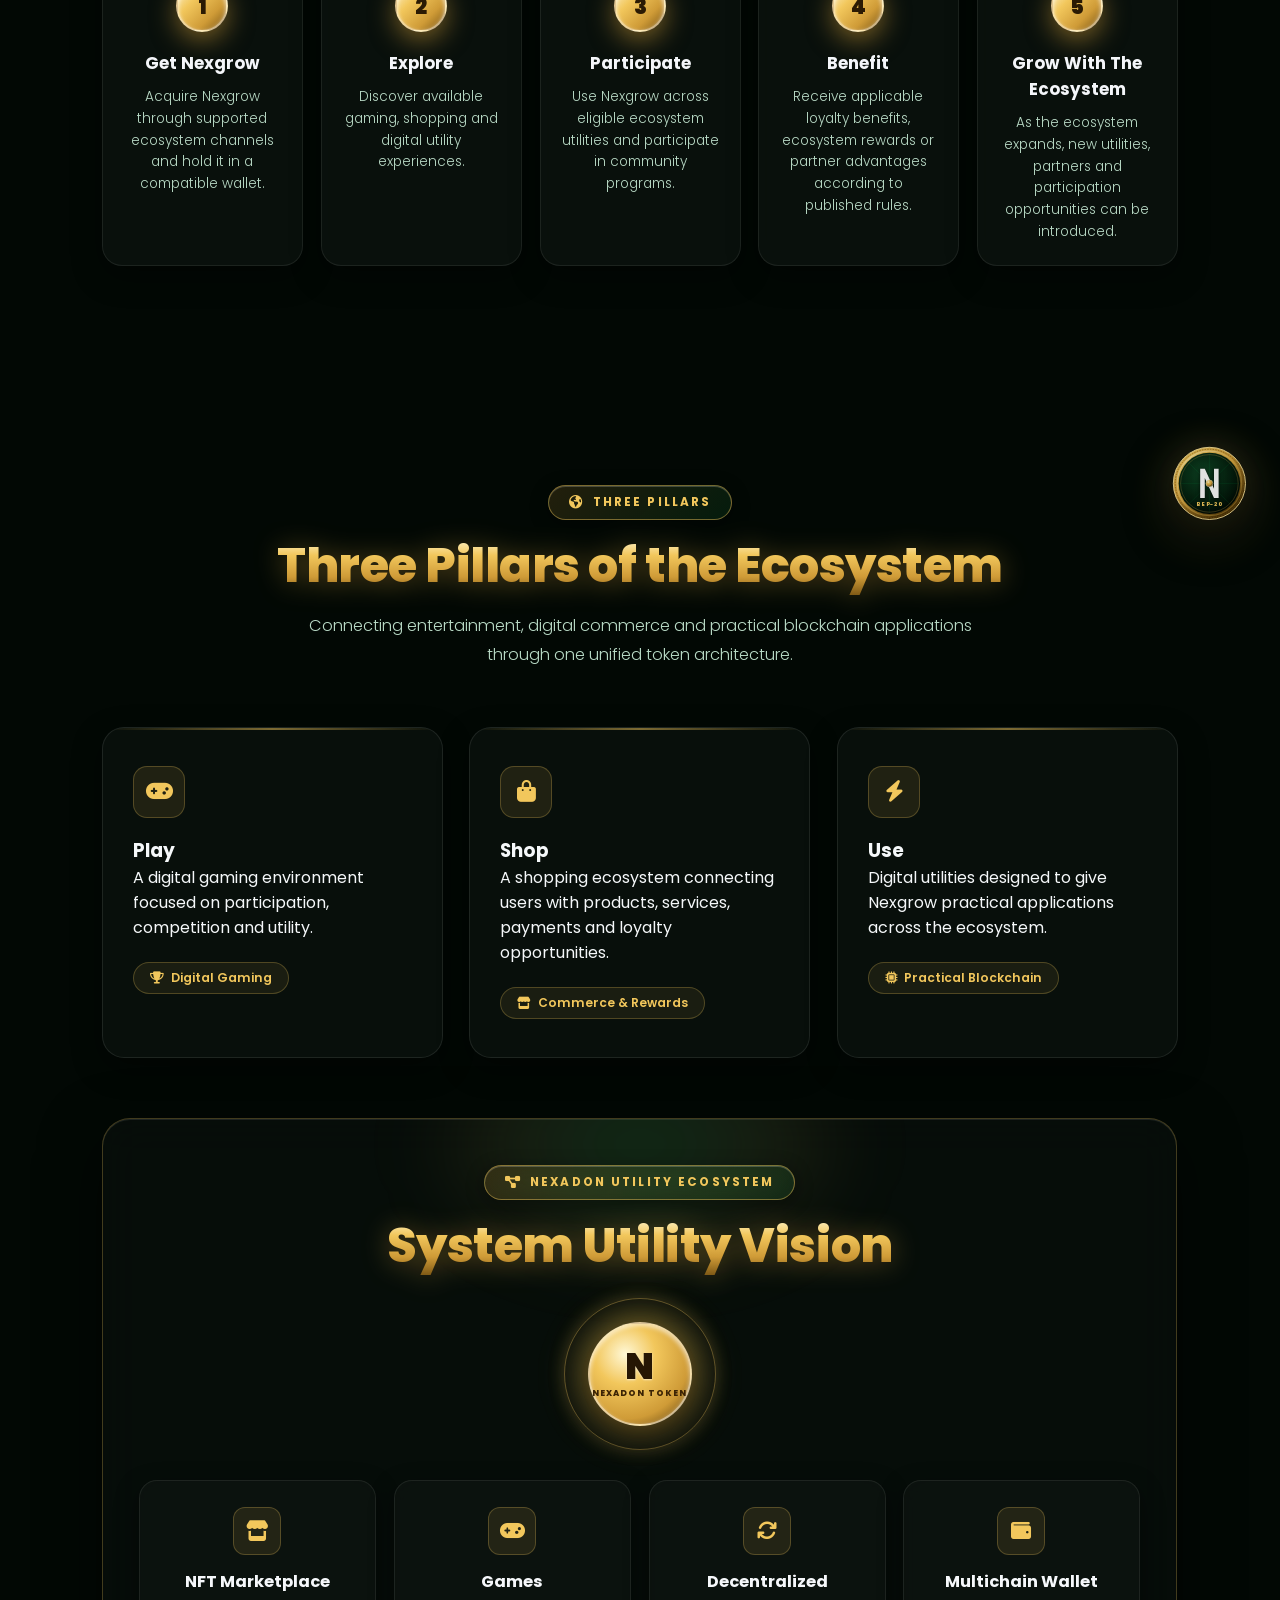
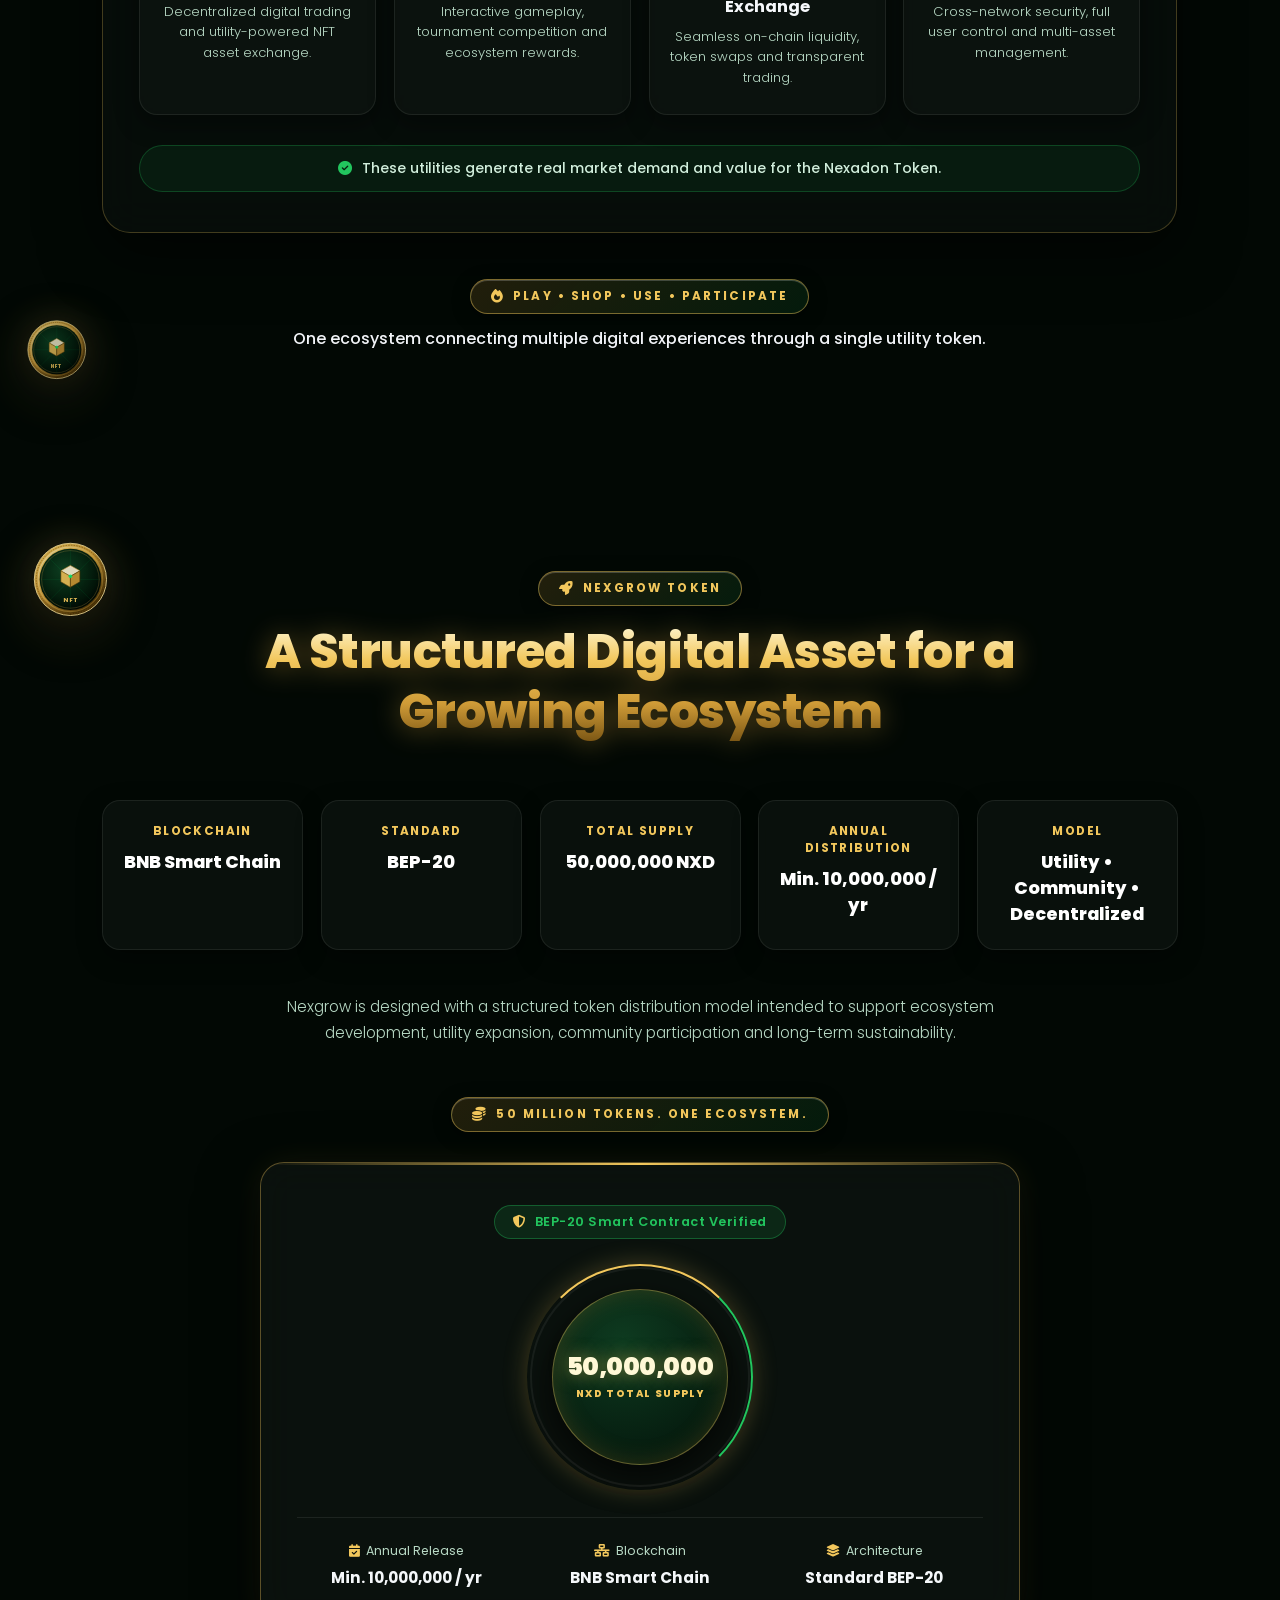
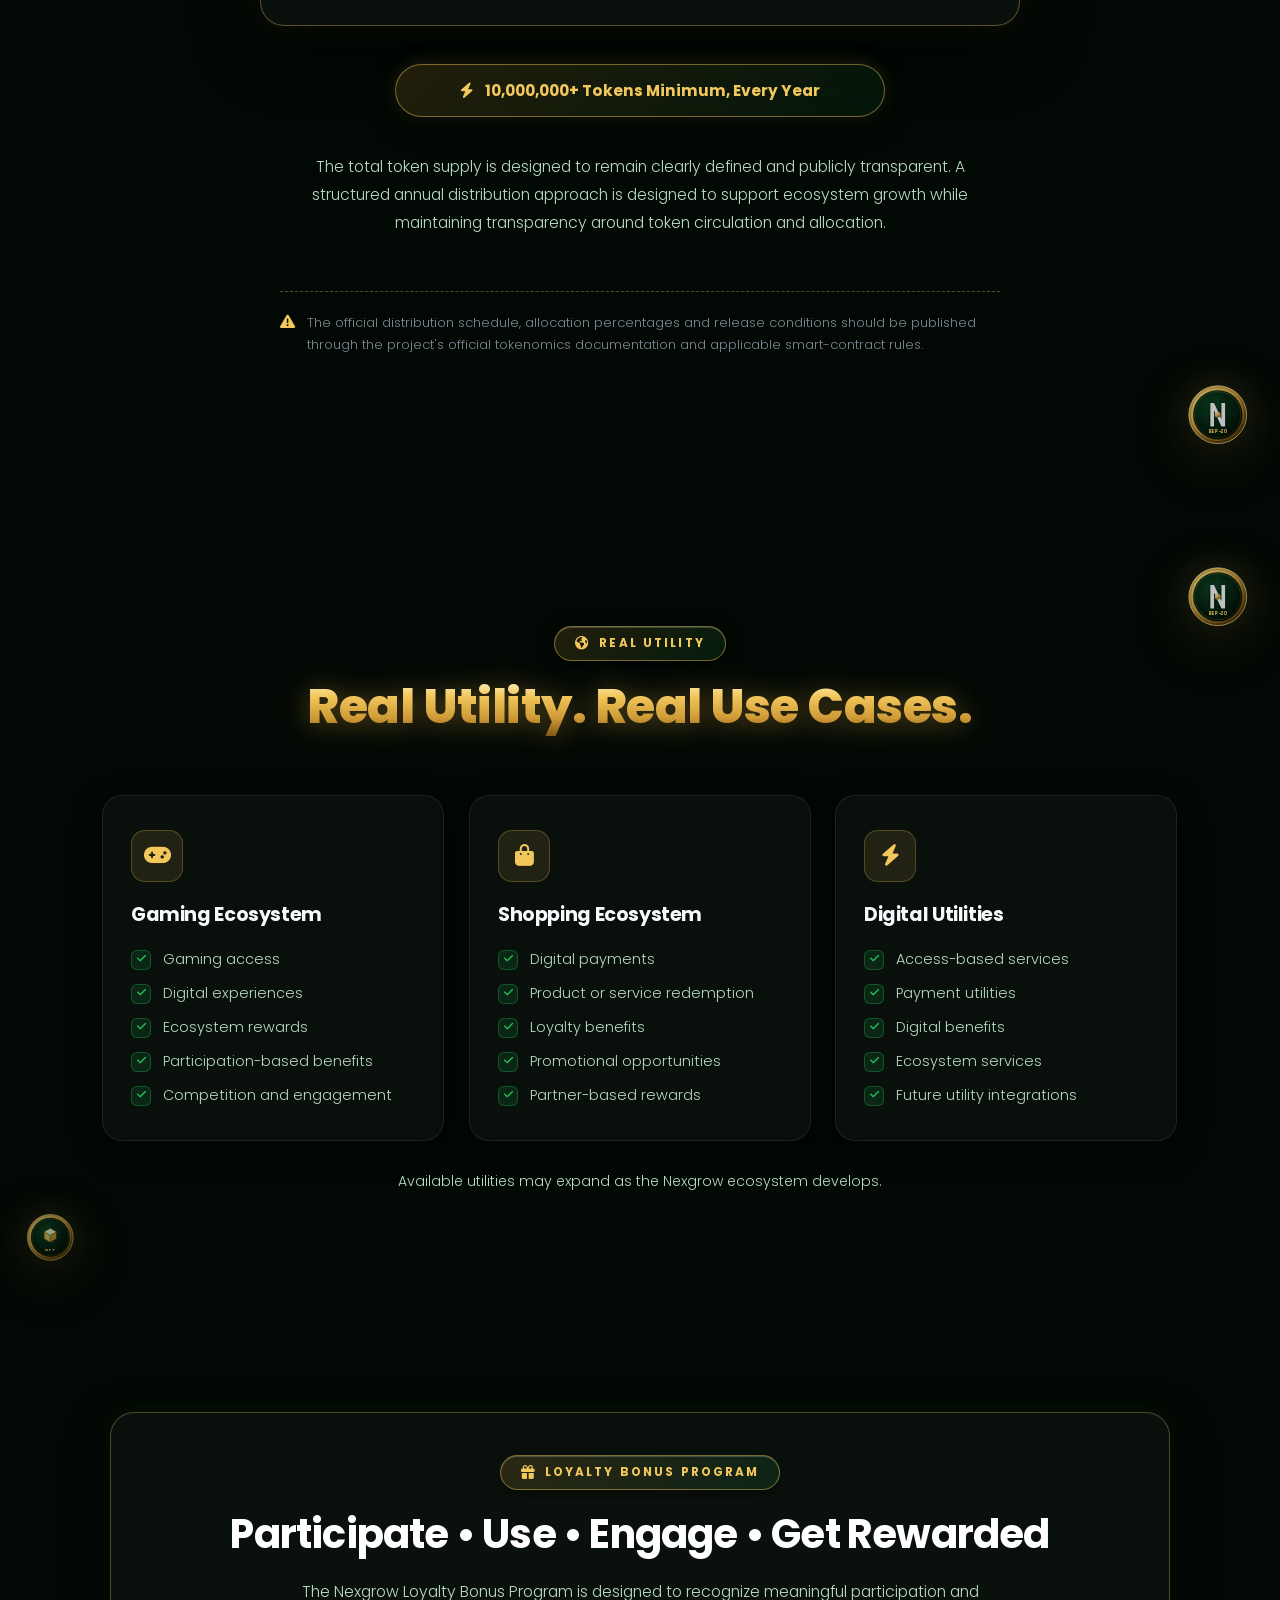
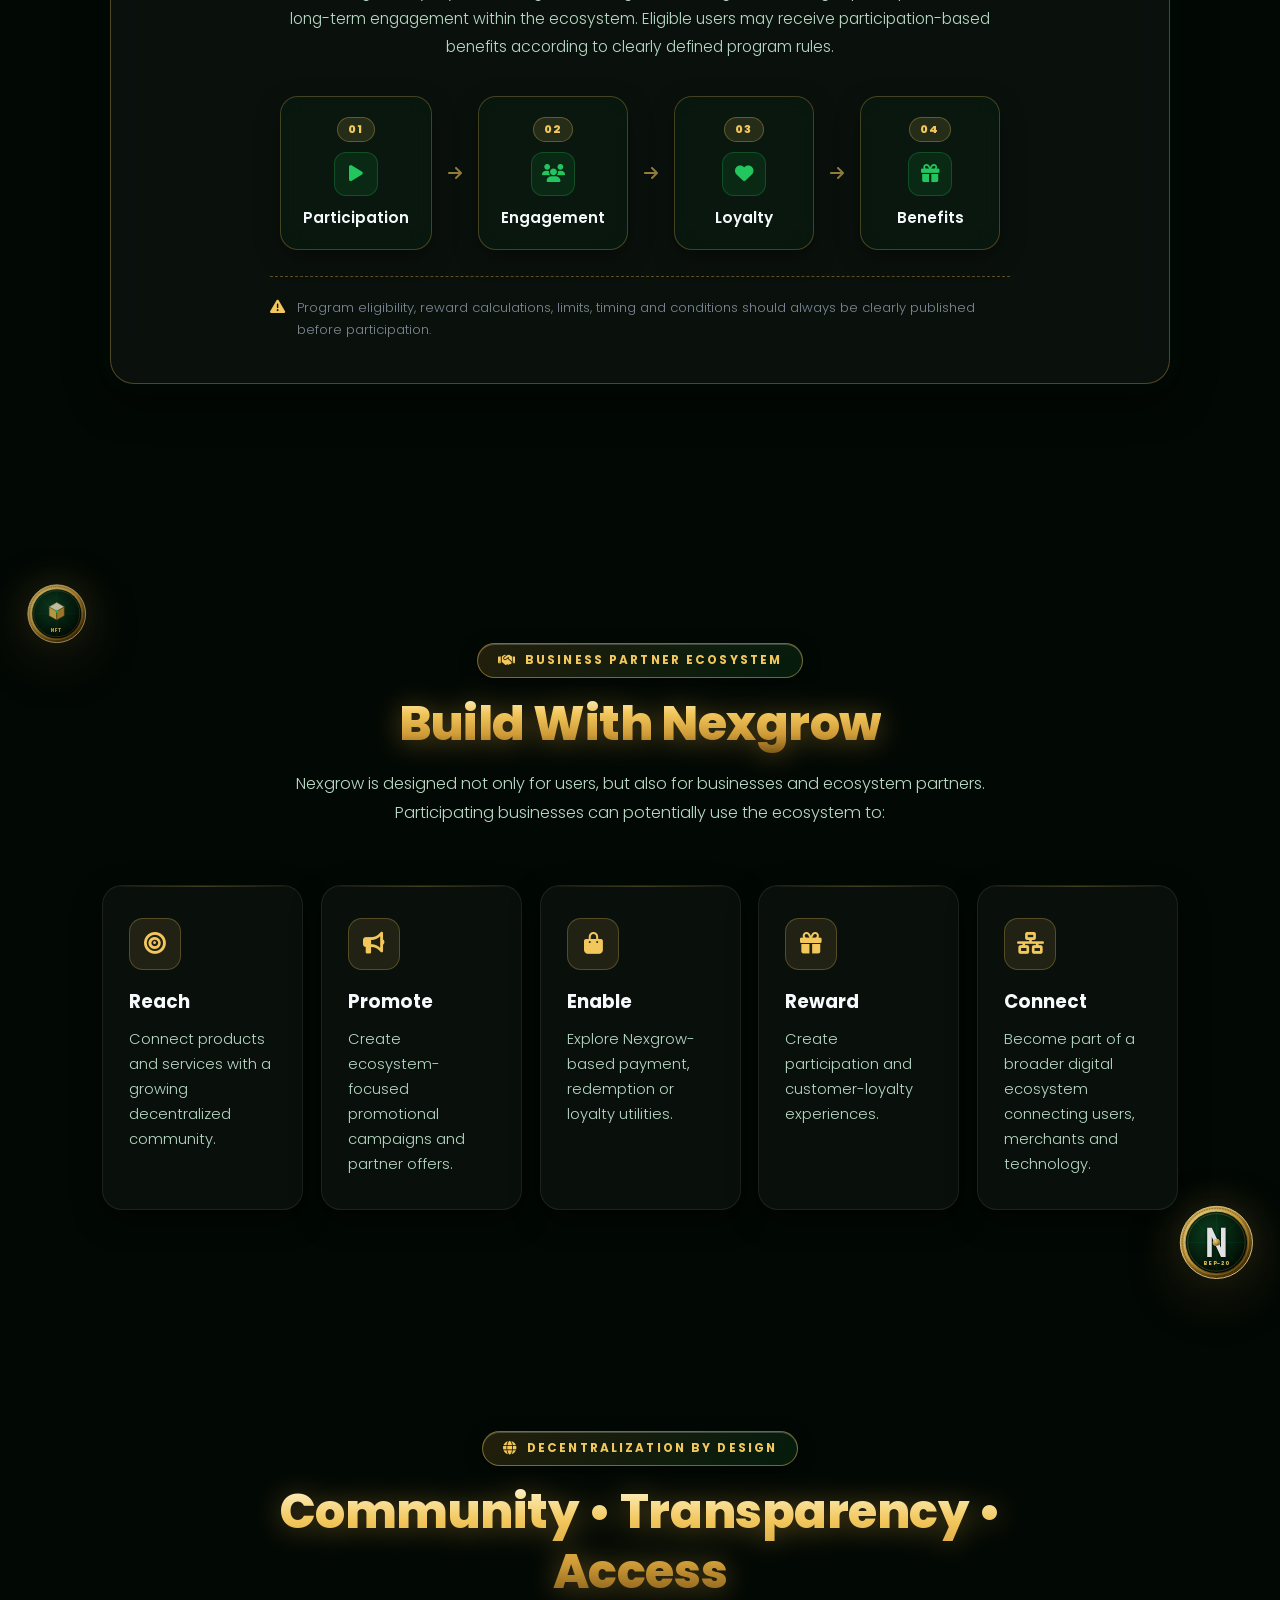
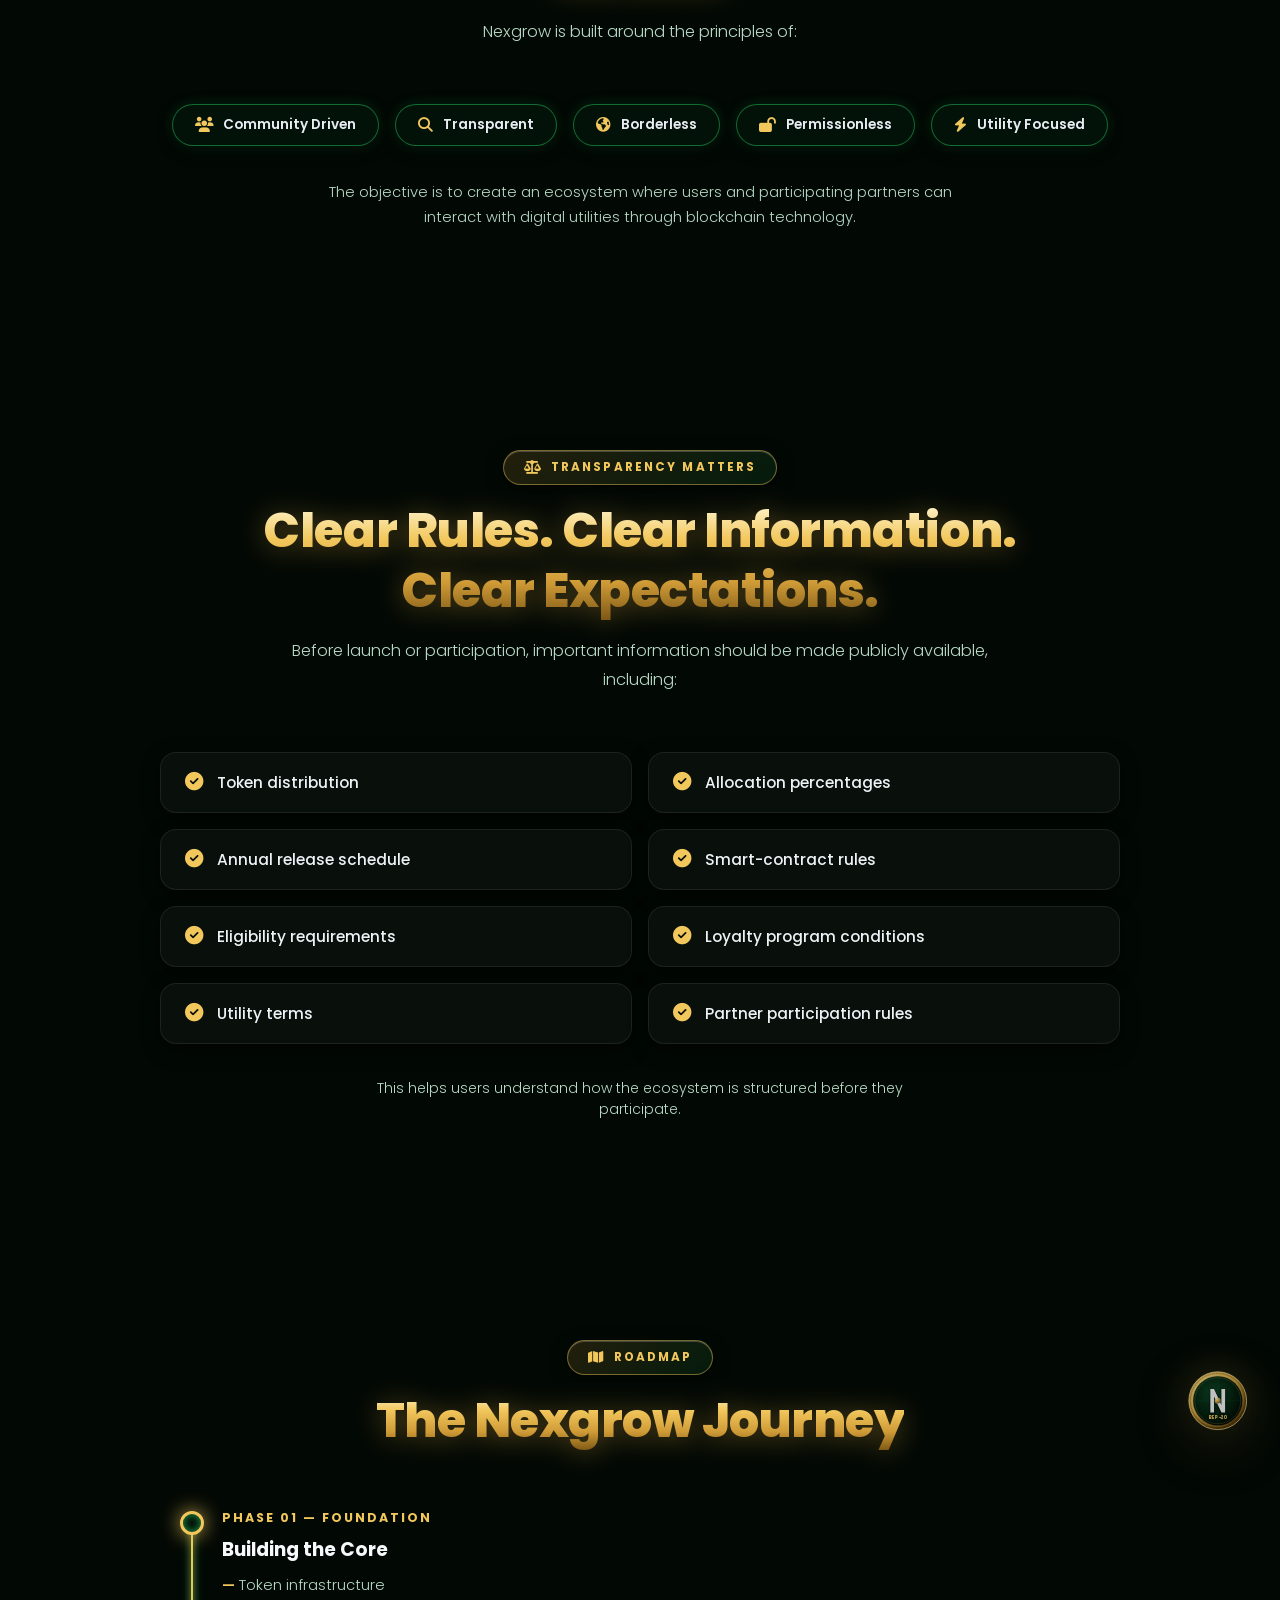
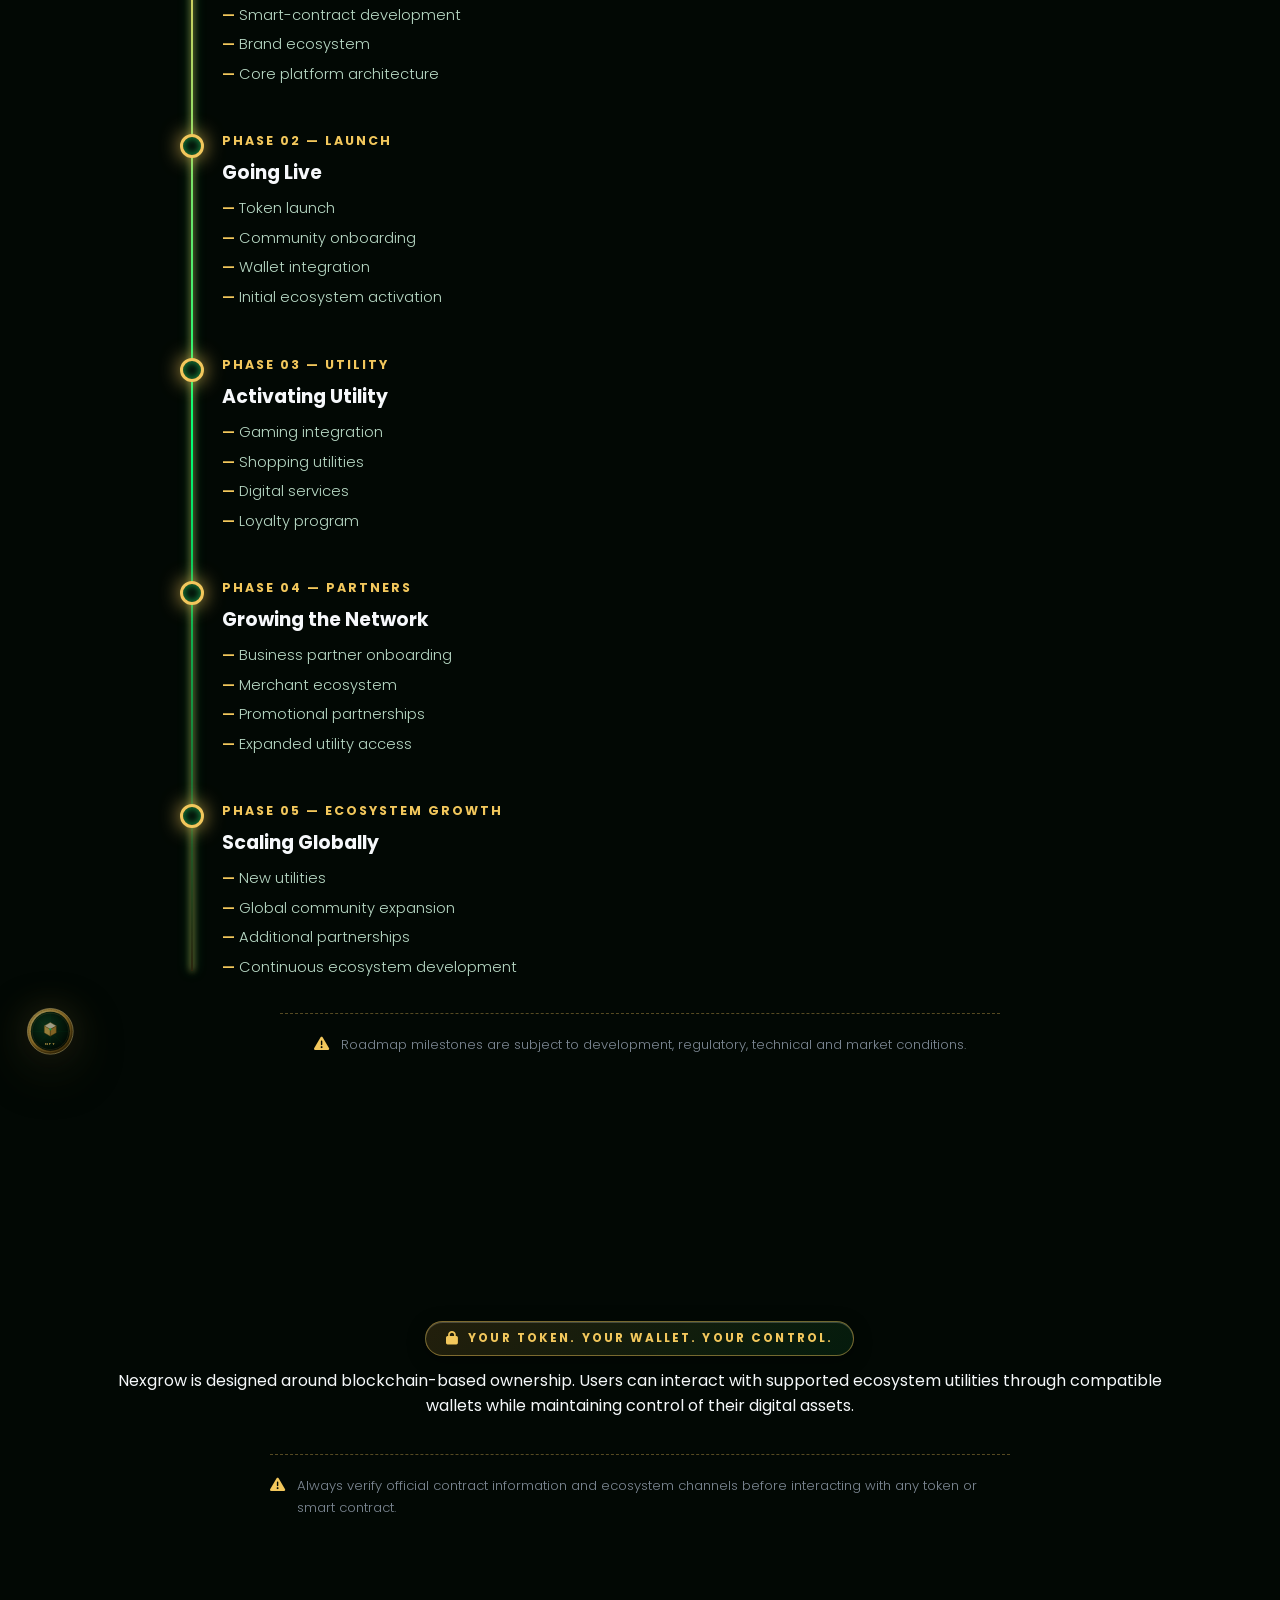
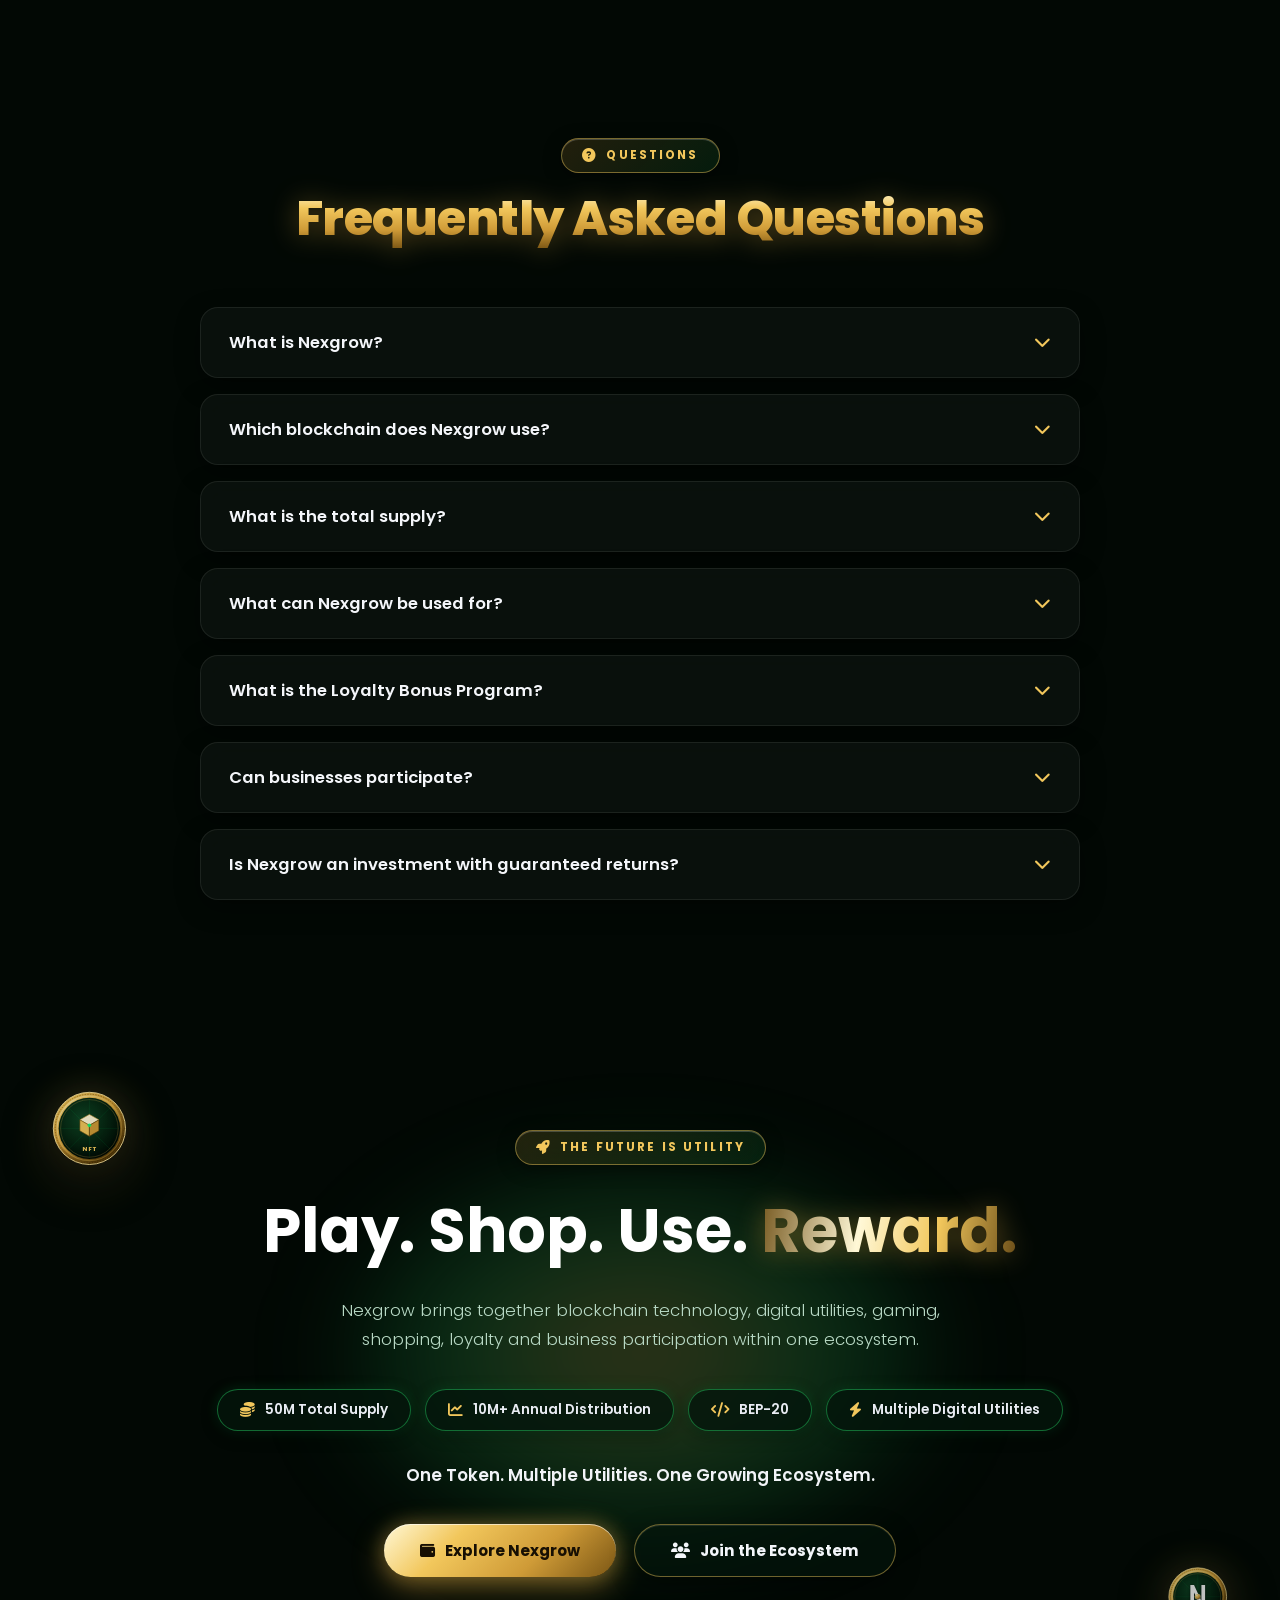
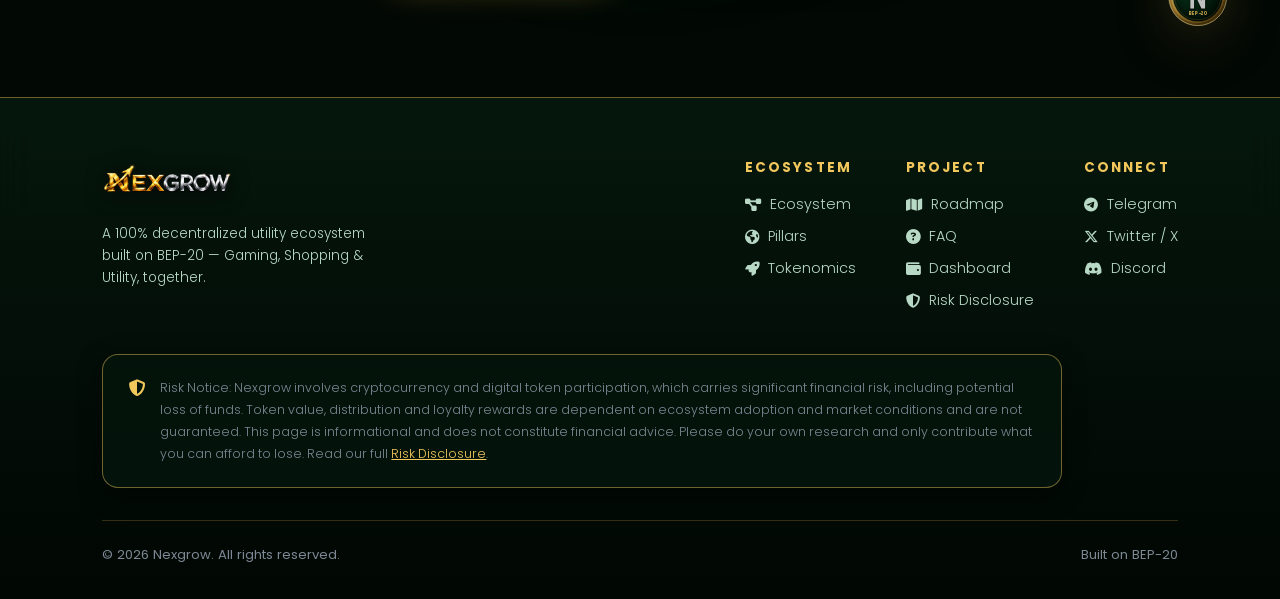
==== commit a0ce49f6: "Adopt Nexadon digital earth & constellation background theme, preserve landing hero and all content" ====
--- a/index.html
+++ b/index.html
@@ -84,10 +84,16 @@
   </symbol>
 </svg>
 
-<!-- Simple, Cool, Aesthetic Ambient Canvas -->
-<div class="bg-canvas">
-  <div class="ambient-glow glow-top"></div>
-  <div class="ambient-glow glow-accent"></div>
+<!-- Top Scroll Progress -->
+<div id="progress-bar"></div>
+
+<!-- Cyber & Digital Earth Living Background (Nexadon Theme) -->
+<div id="crypto-bg" aria-hidden="true">
+  <div class="crypto-earth-layer"></div>
+  <div class="crypto-grid"></div>
+  <div class="glow-orb glow-gold"></div>
+  <div class="glow-orb glow-cyan"></div>
+  <canvas id="network-canvas"></canvas>
 </div>
 
 <header id="siteHeader">
--- a/assets/style.css
+++ b/assets/style.css
@@ -75,43 +75,104 @@
 
 
 /* ================================================================
-   1. SIMPLE, COOL, AESTHETIC MINIMALIST BACKGROUND
+   1. DIGITAL EARTH GLOBE & CYBER BACKGROUND (NEXADON THEME)
    ================================================================ */
-.bg-canvas {
+#crypto-bg {
   position: fixed;
+  top: 0;
+  left: 0;
+  width: 100vw;
+  height: 100vh;
+  pointer-events: none;
+  z-index: -1;
+  overflow: hidden;
+  background-color: #020805;
+}
+
+/* Photorealistic 3D Digital Earth Globe + Atmospheric Glow */
+.crypto-earth-layer {
+  position: absolute;
   inset: 0;
-  z-index: -1;
-  pointer-events: none;
-  background-color: #070b08;
   background-image:
-    radial-gradient(circle 900px at 50% -120px, rgba(34, 197, 94, 0.12) 0%, transparent 65%),
-    radial-gradient(circle 700px at 85% 25%, rgba(242, 199, 92, 0.06) 0%, transparent 55%),
-    radial-gradient(circle 800px at 15% 65%, rgba(34, 197, 94, 0.07) 0%, transparent 60%),
-    radial-gradient(circle 750px at 50% 100%, rgba(16, 163, 74, 0.08) 0%, transparent 65%);
-}
-
-.ambient-glow {
+    radial-gradient(ellipse 75% 65% at 20% 75%, rgba(0, 255, 157, 0.12) 0%, transparent 65%),
+    linear-gradient(180deg, rgba(2, 10, 7, 0.65) 0%, rgba(1, 7, 5, 0.38) 40%, rgba(1, 6, 4, 0.78) 100%),
+    url('nexadon_bg_crypto.jpg');
+  background-position: center bottom;
+  background-size: cover;
+  background-repeat: no-repeat;
+  opacity: 0.96;
+}
+
+/* Micro Isometric / Cyber Grid */
+.crypto-grid {
+  position: absolute;
+  inset: 0;
+  background-image:
+    linear-gradient(to right, rgba(255, 255, 255, 0.035) 1px, transparent 1px),
+    linear-gradient(to bottom, rgba(255, 255, 255, 0.035) 1px, transparent 1px);
+  background-size: 54px 54px;
+  mask-image: radial-gradient(ellipse 90% 70% at 50% 25%, black 20%, transparent 82%);
+  -webkit-mask-image: radial-gradient(ellipse 90% 70% at 50% 25%, black 20%, transparent 82%);
+  opacity: 0.9;
+}
+
+/* Ambient Gold & Cyan Glow Orbs */
+.glow-orb {
   position: absolute;
   border-radius: 50%;
   pointer-events: none;
-  filter: blur(120px);
-}
-
-.glow-top {
-  top: -150px;
+  filter: blur(140px);
+}
+
+.glow-gold {
+  top: -160px;
   left: 50%;
   transform: translateX(-50%);
-  width: min(850px, 92vw);
-  height: 460px;
-  background: radial-gradient(ellipse at center, rgba(34, 197, 94, 0.15) 0%, rgba(242, 199, 92, 0.08) 45%, transparent 70%);
-}
-
-.glow-accent {
-  top: 45%;
-  right: 5%;
-  width: min(550px, 75vw);
-  height: 550px;
-  background: radial-gradient(circle at center, rgba(34, 197, 94, 0.07) 0%, transparent 65%);
+  width: 950px;
+  height: 560px;
+  background: radial-gradient(circle, rgba(242, 199, 92, 0.16) 0%, rgba(229, 184, 66, 0.06) 50%, transparent 70%);
+  animation: orbFloat 10s ease-in-out infinite alternate;
+}
+
+.glow-cyan {
+  bottom: -180px;
+  right: -120px;
+  width: 800px;
+  height: 600px;
+  background: radial-gradient(circle, rgba(0, 255, 157, 0.08) 0%, rgba(0, 212, 255, 0.04) 50%, transparent 70%);
+  animation: orbFloat 14s ease-in-out infinite alternate-reverse;
+}
+
+@keyframes orbFloat {
+  0% {
+    transform: translate(-50%, 0) scale(1);
+  }
+  100% {
+    transform: translate(-50%, 40px) scale(1.12);
+  }
+}
+
+#network-canvas {
+  position: absolute;
+  top: 0;
+  left: 0;
+  width: 100%;
+  height: 100%;
+  display: block;
+  pointer-events: none;
+}
+
+/* Top Scroll Progress */
+#progress-bar {
+  position: fixed;
+  top: 0;
+  left: 0;
+  height: 3px;
+  width: 0%;
+  background: linear-gradient(90deg, #F2C75C, #00FF9D, #FFF);
+  box-shadow: 0 0 12px #F2C75C;
+  z-index: 1000;
+  transition: width 0.1s linear;
 }
 
 /* ================================================================
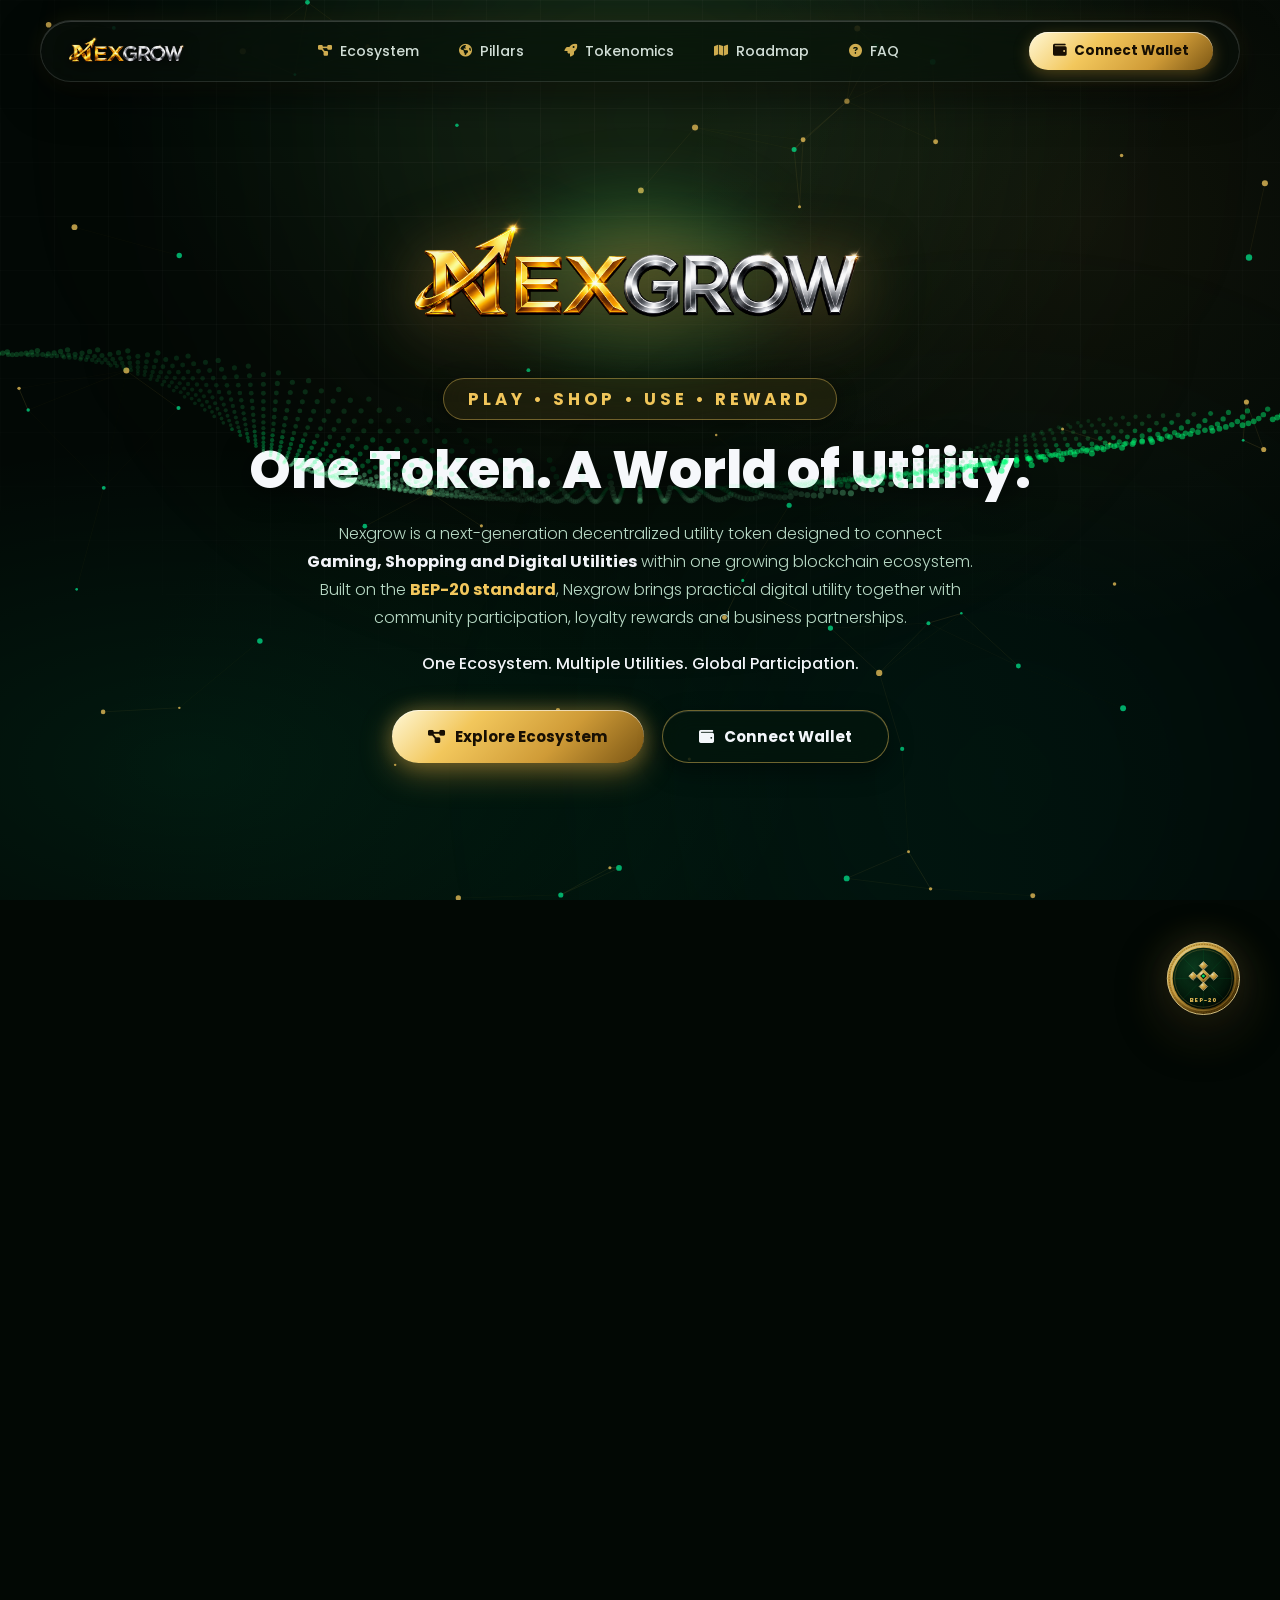
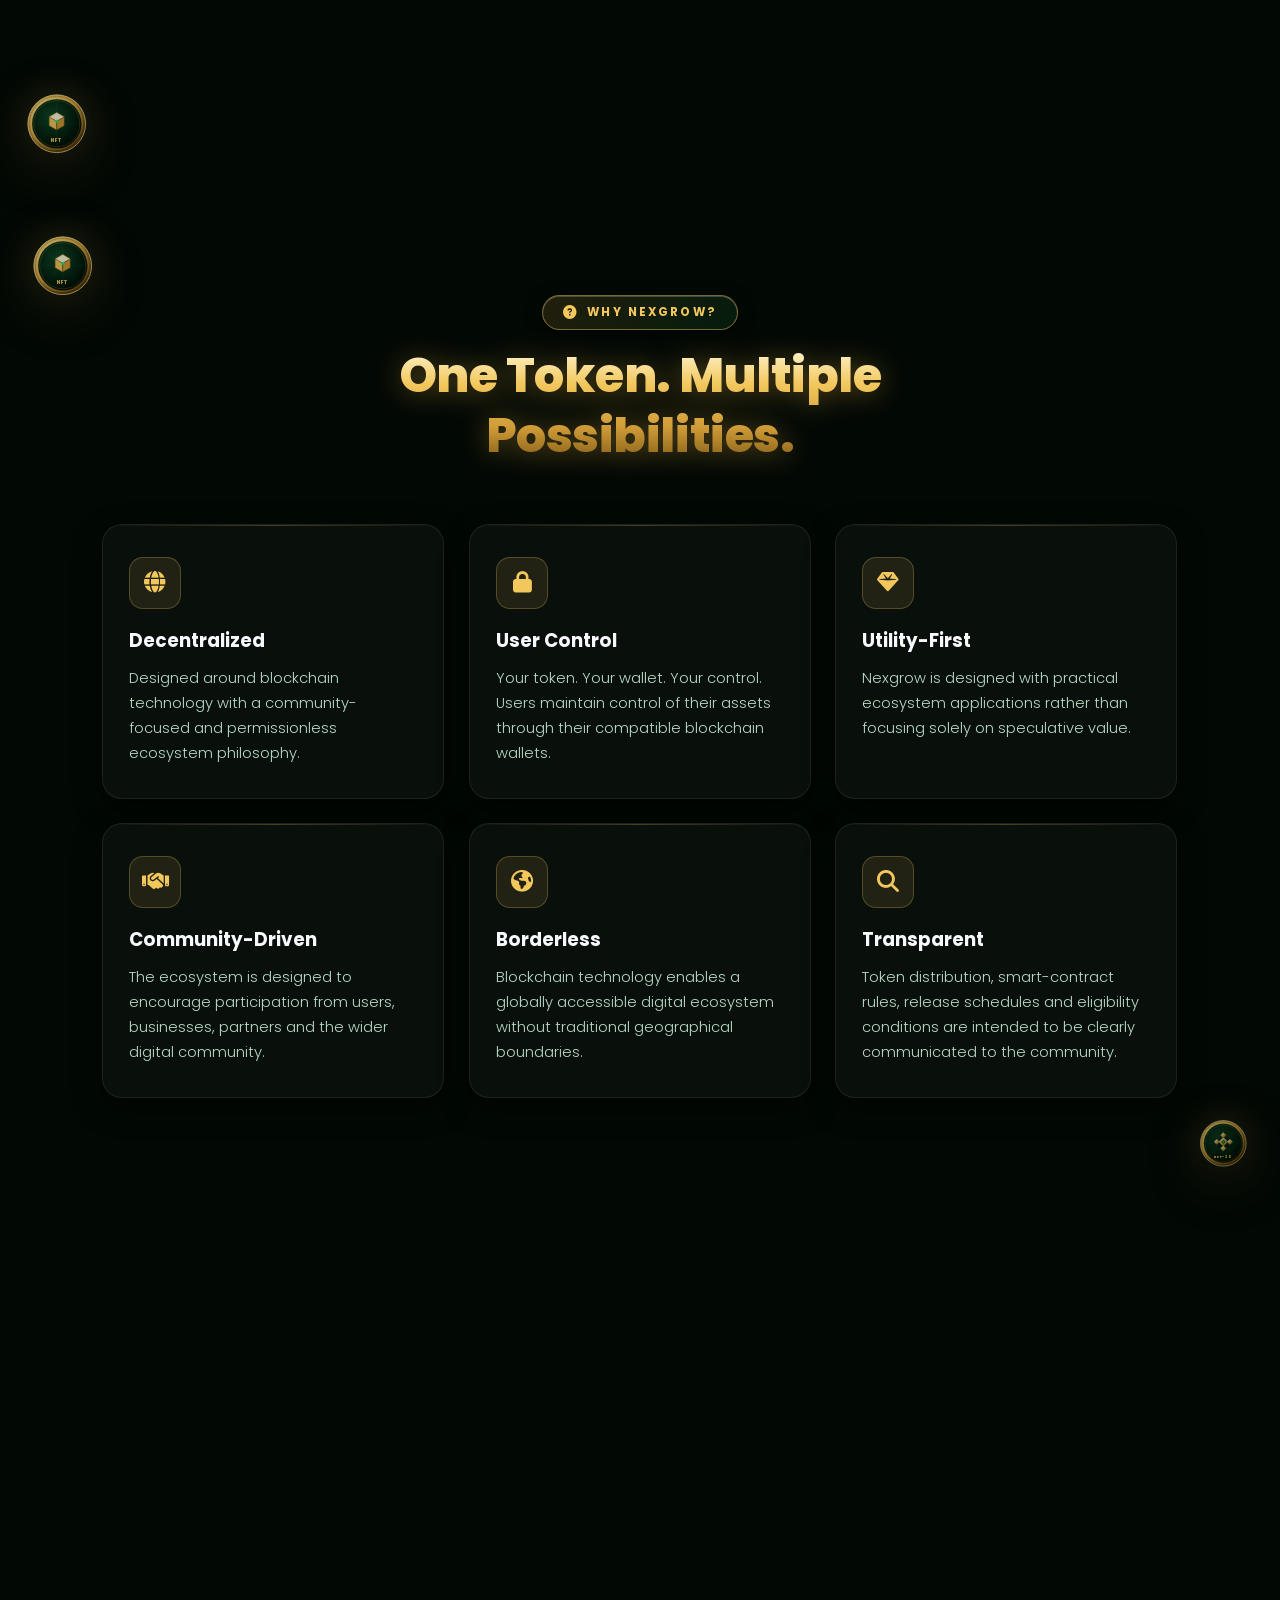
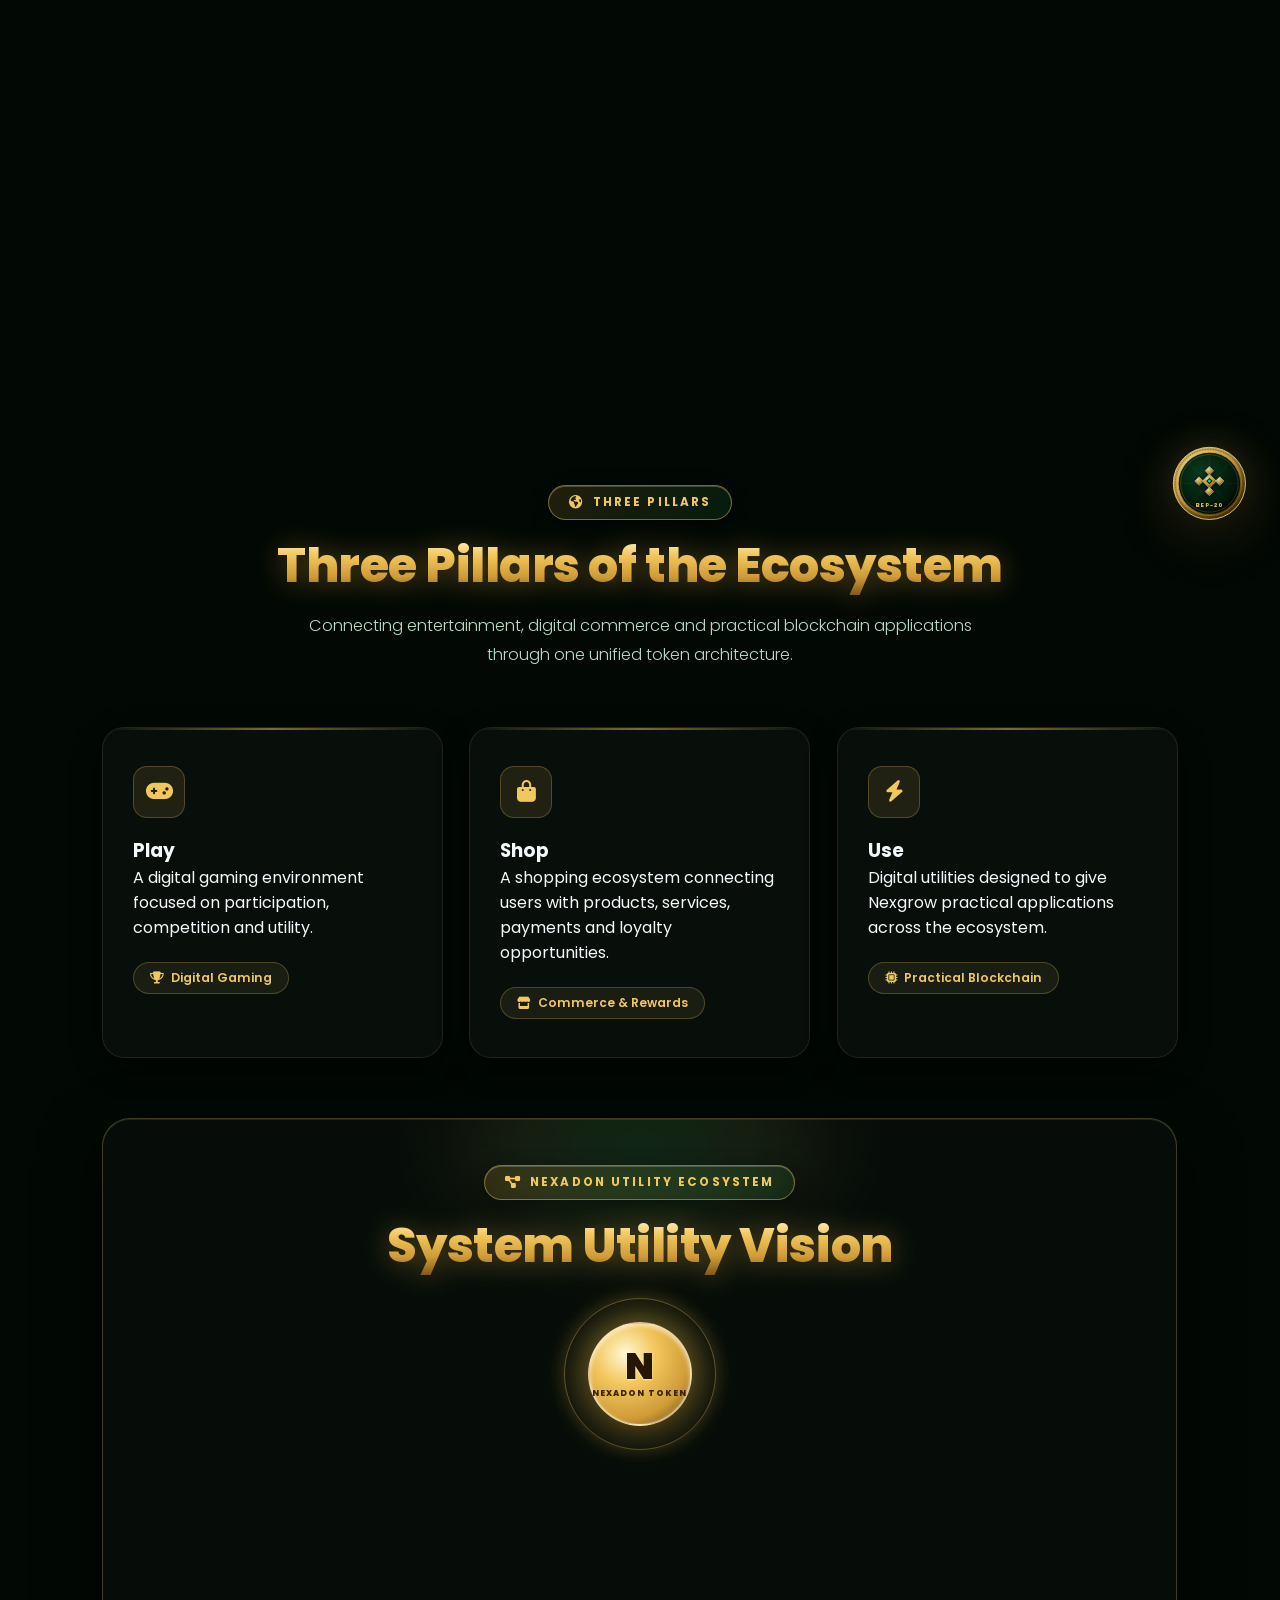
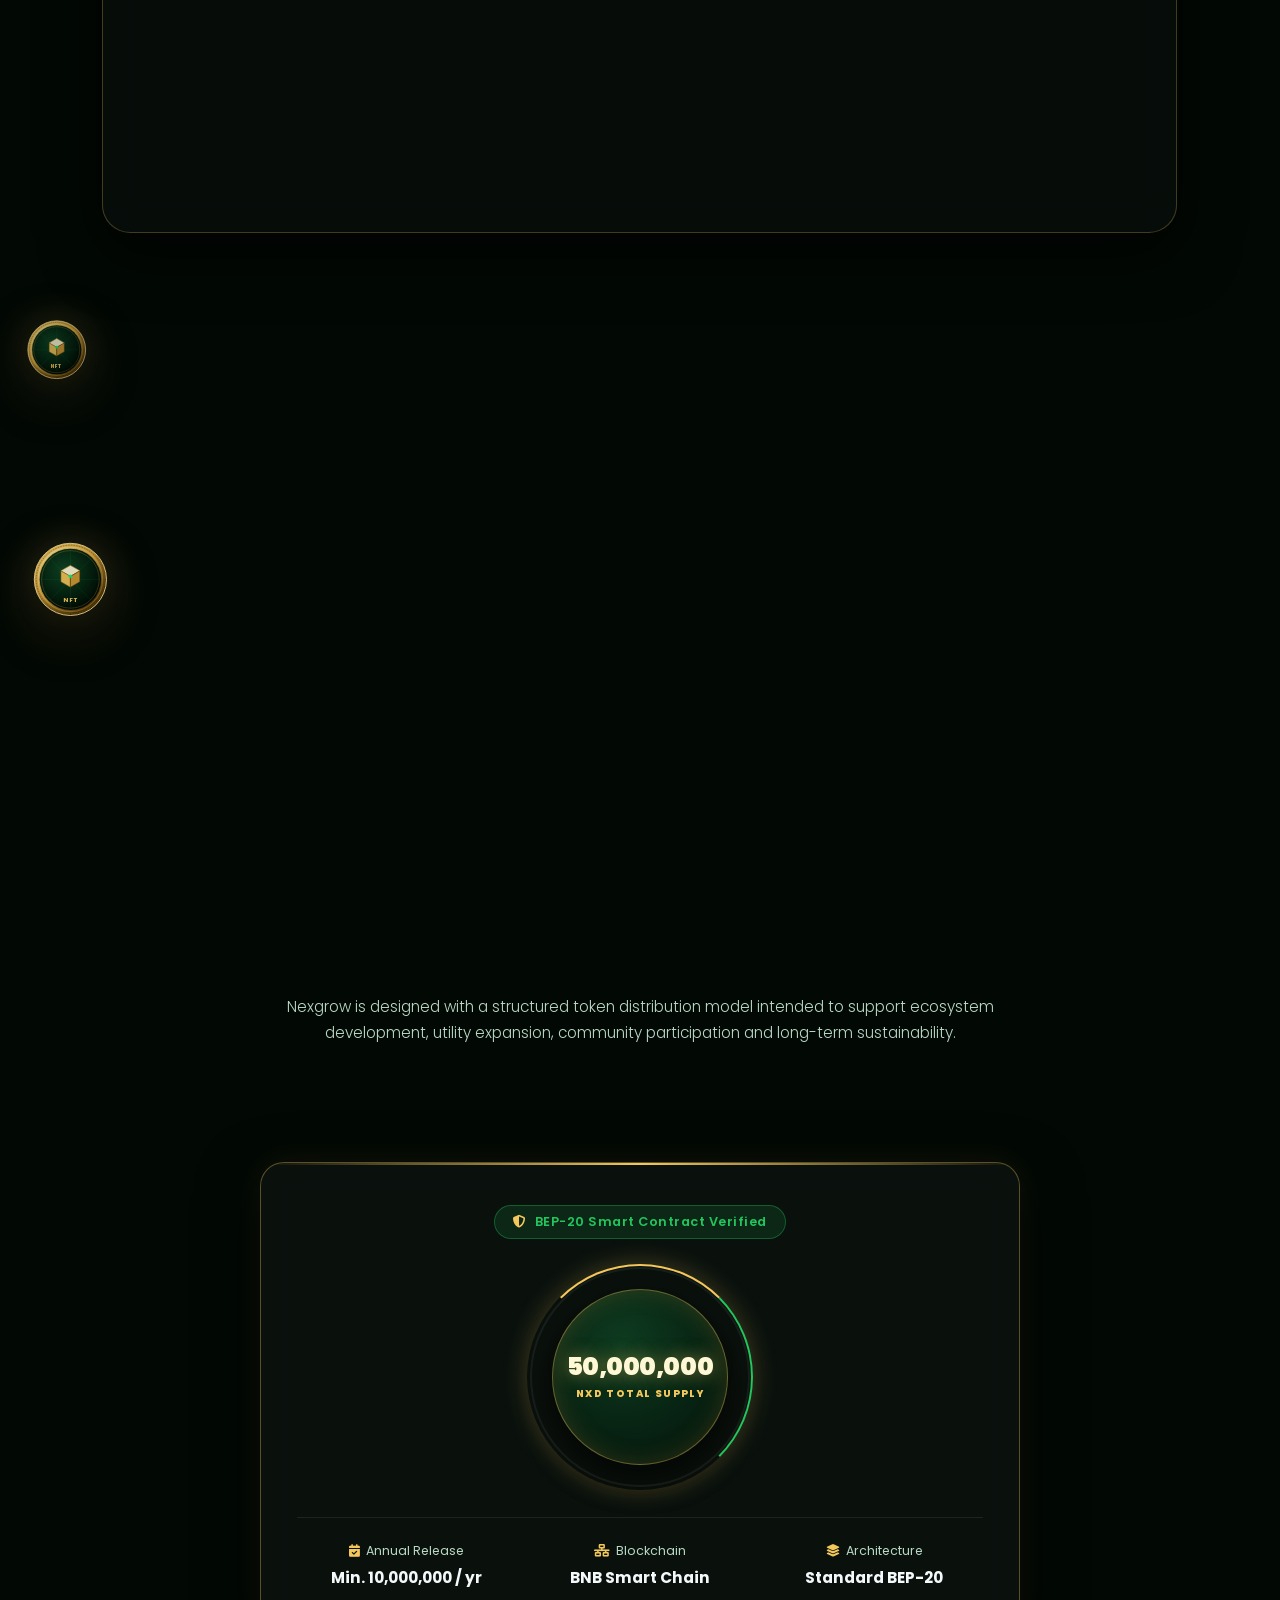
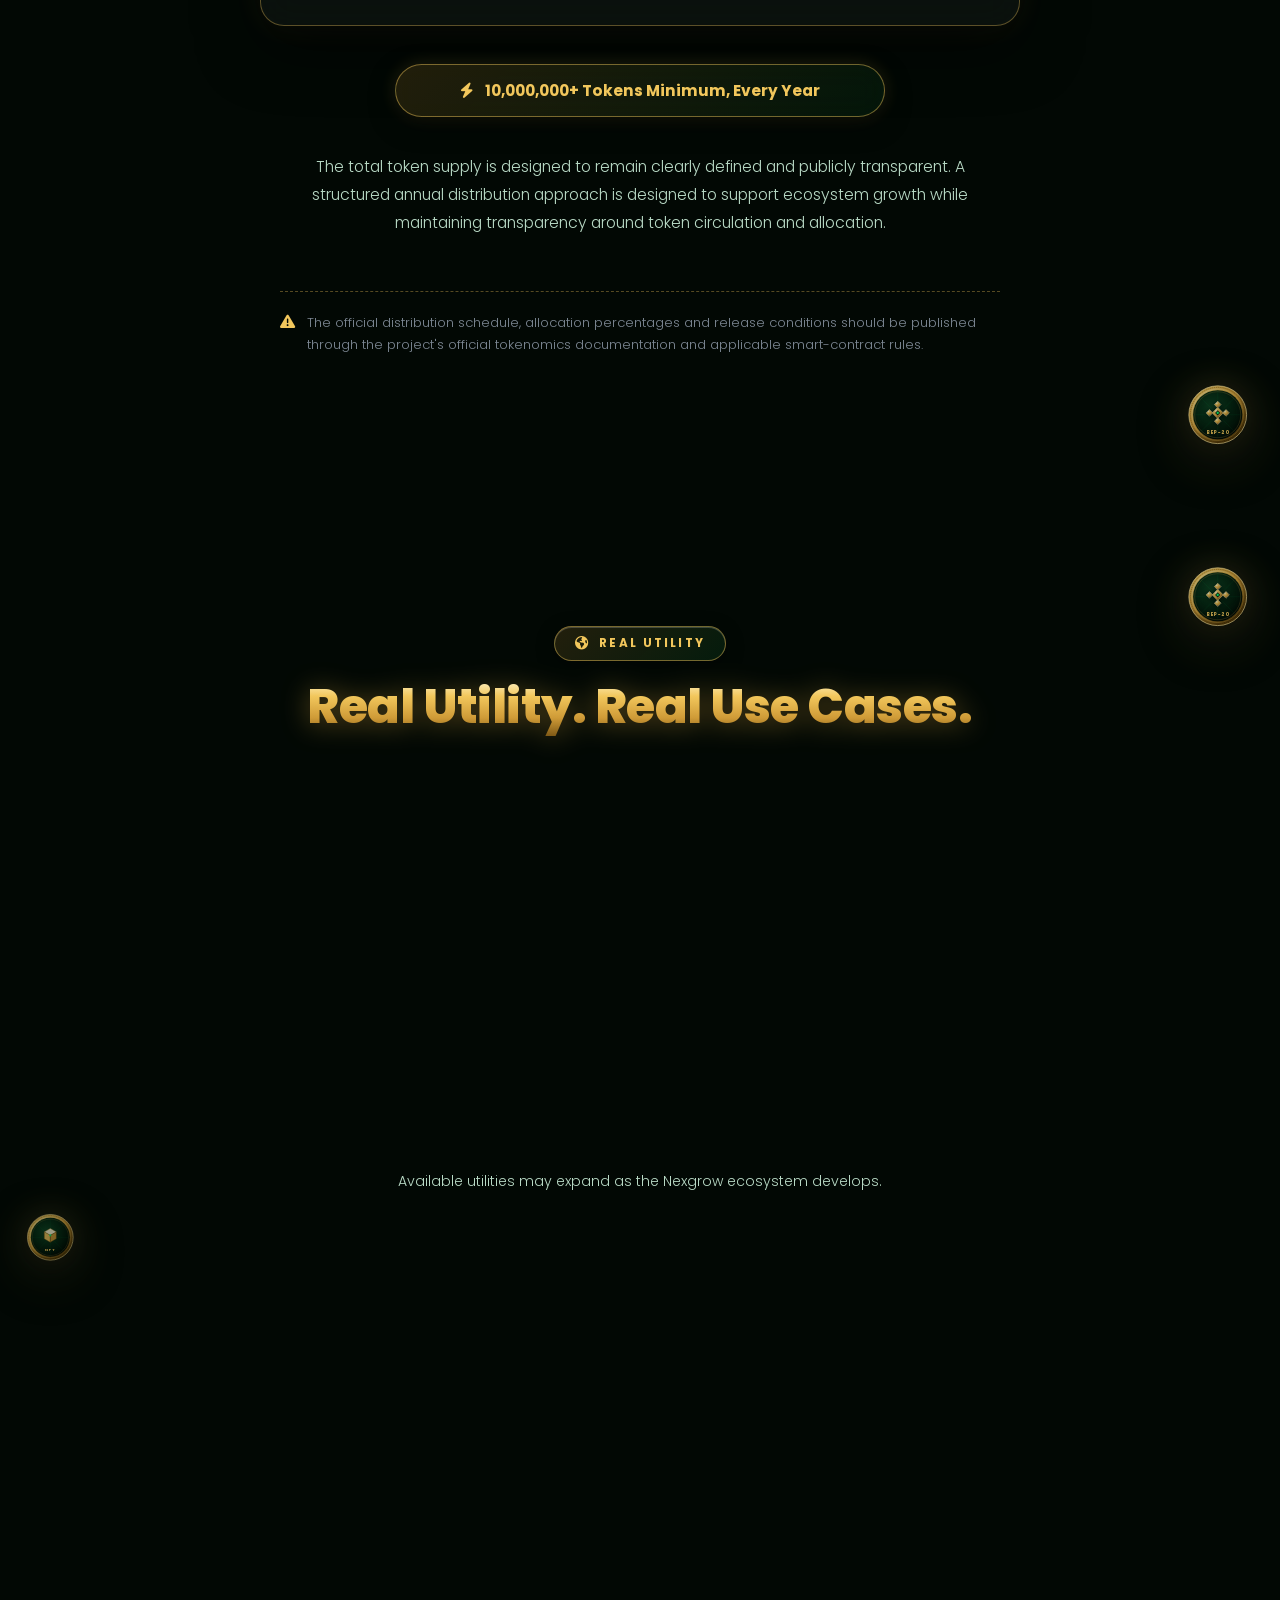
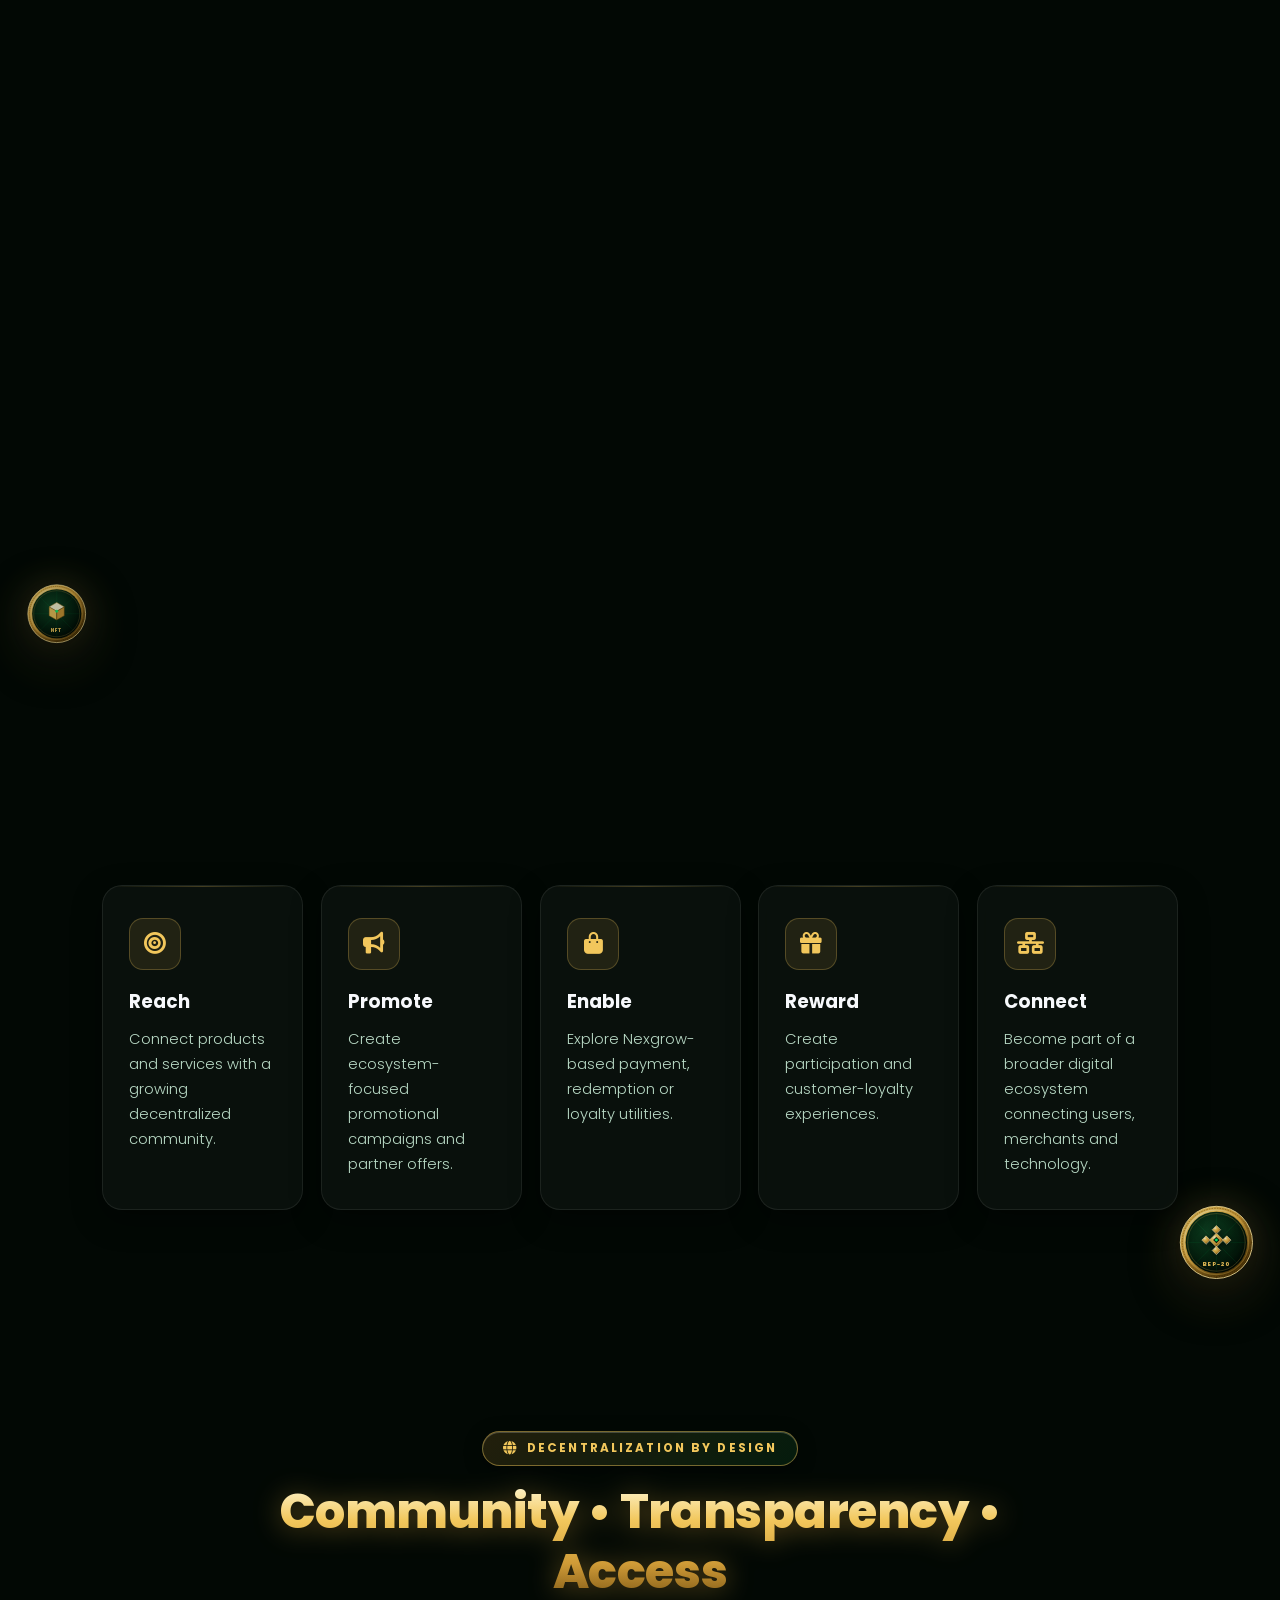
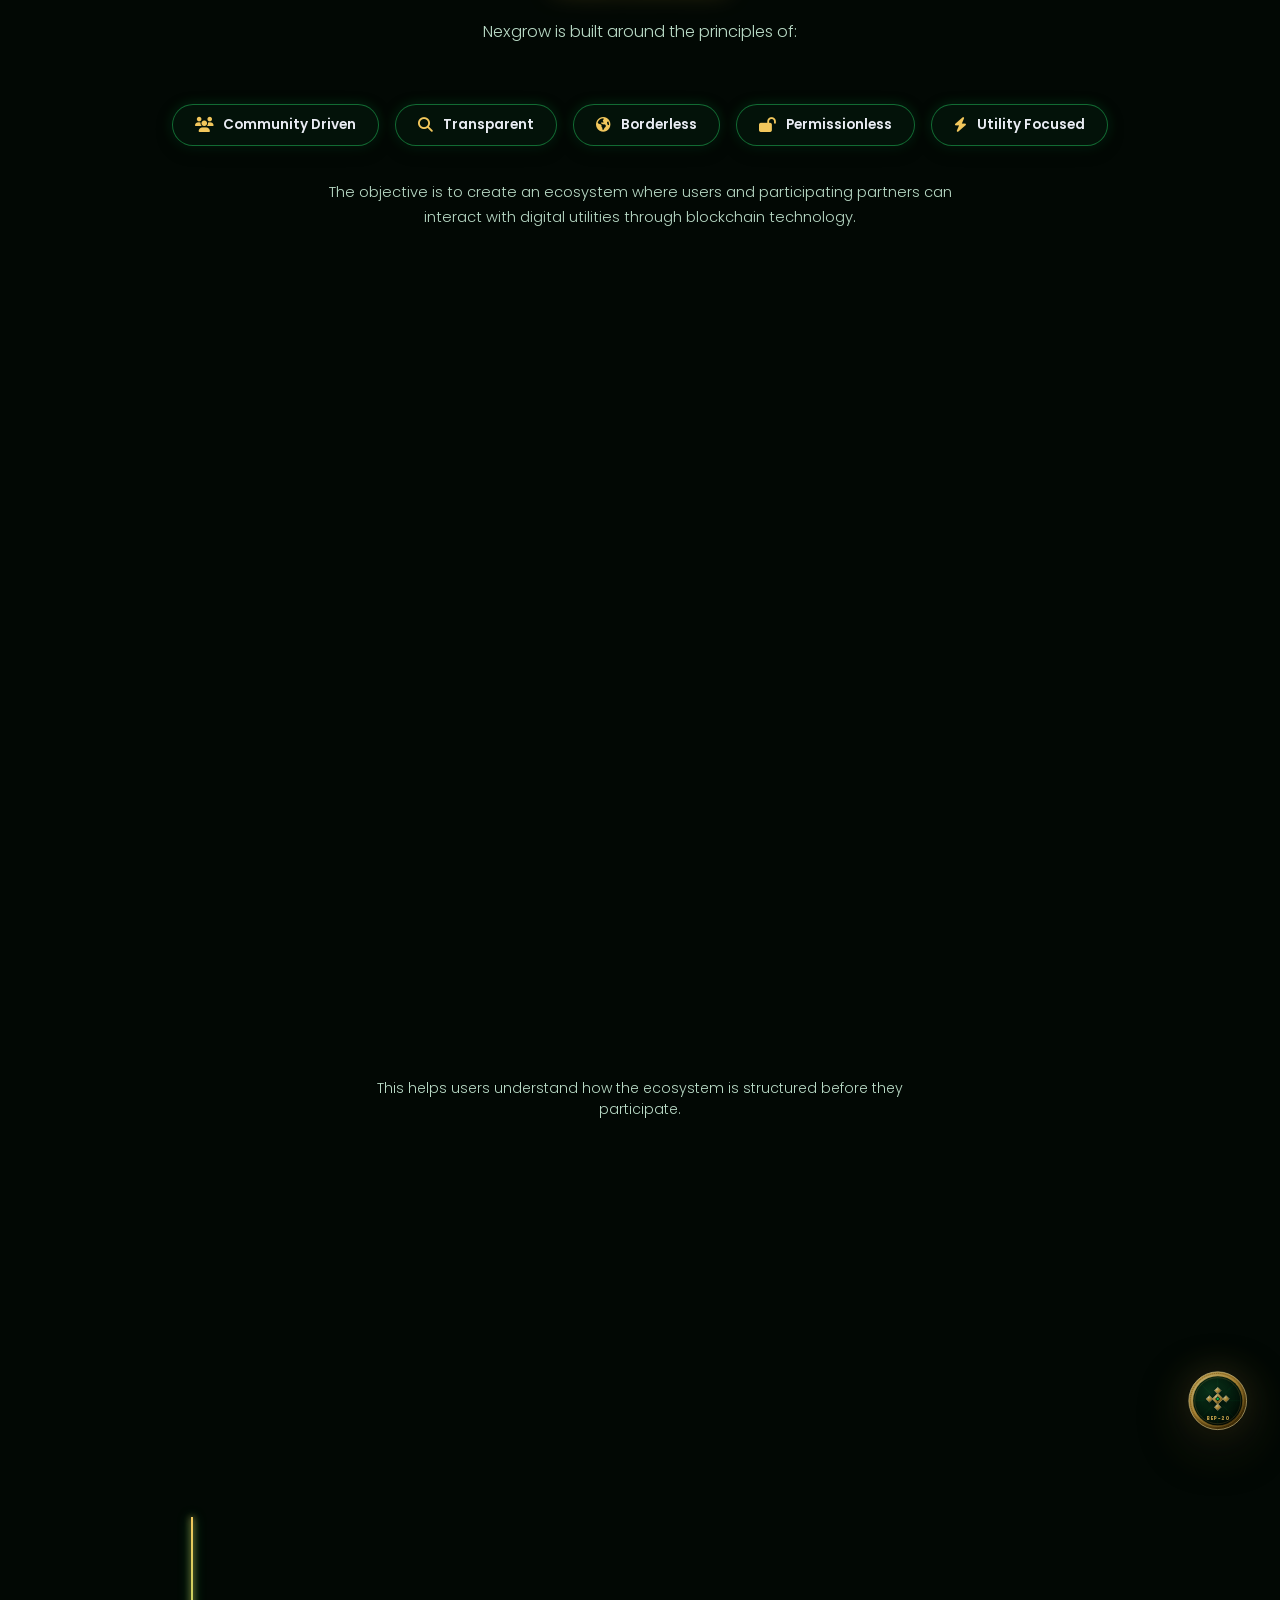
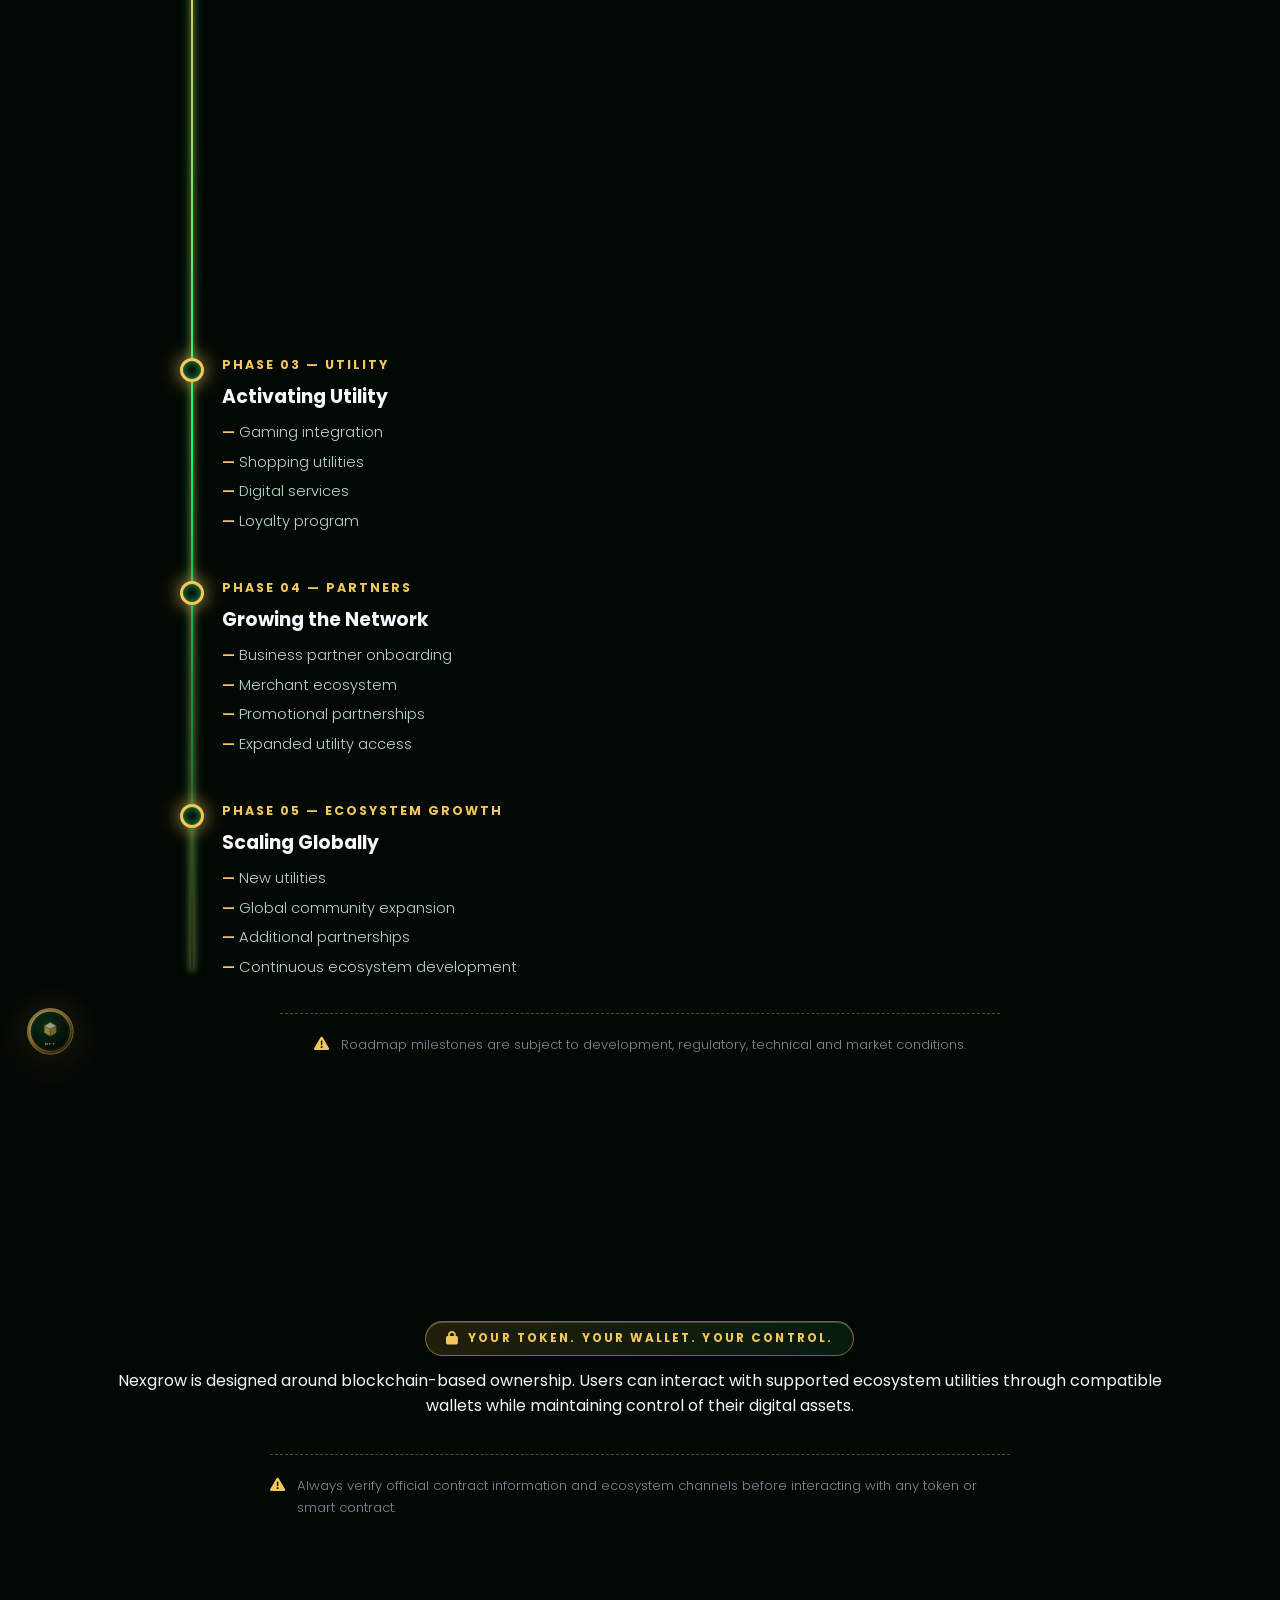
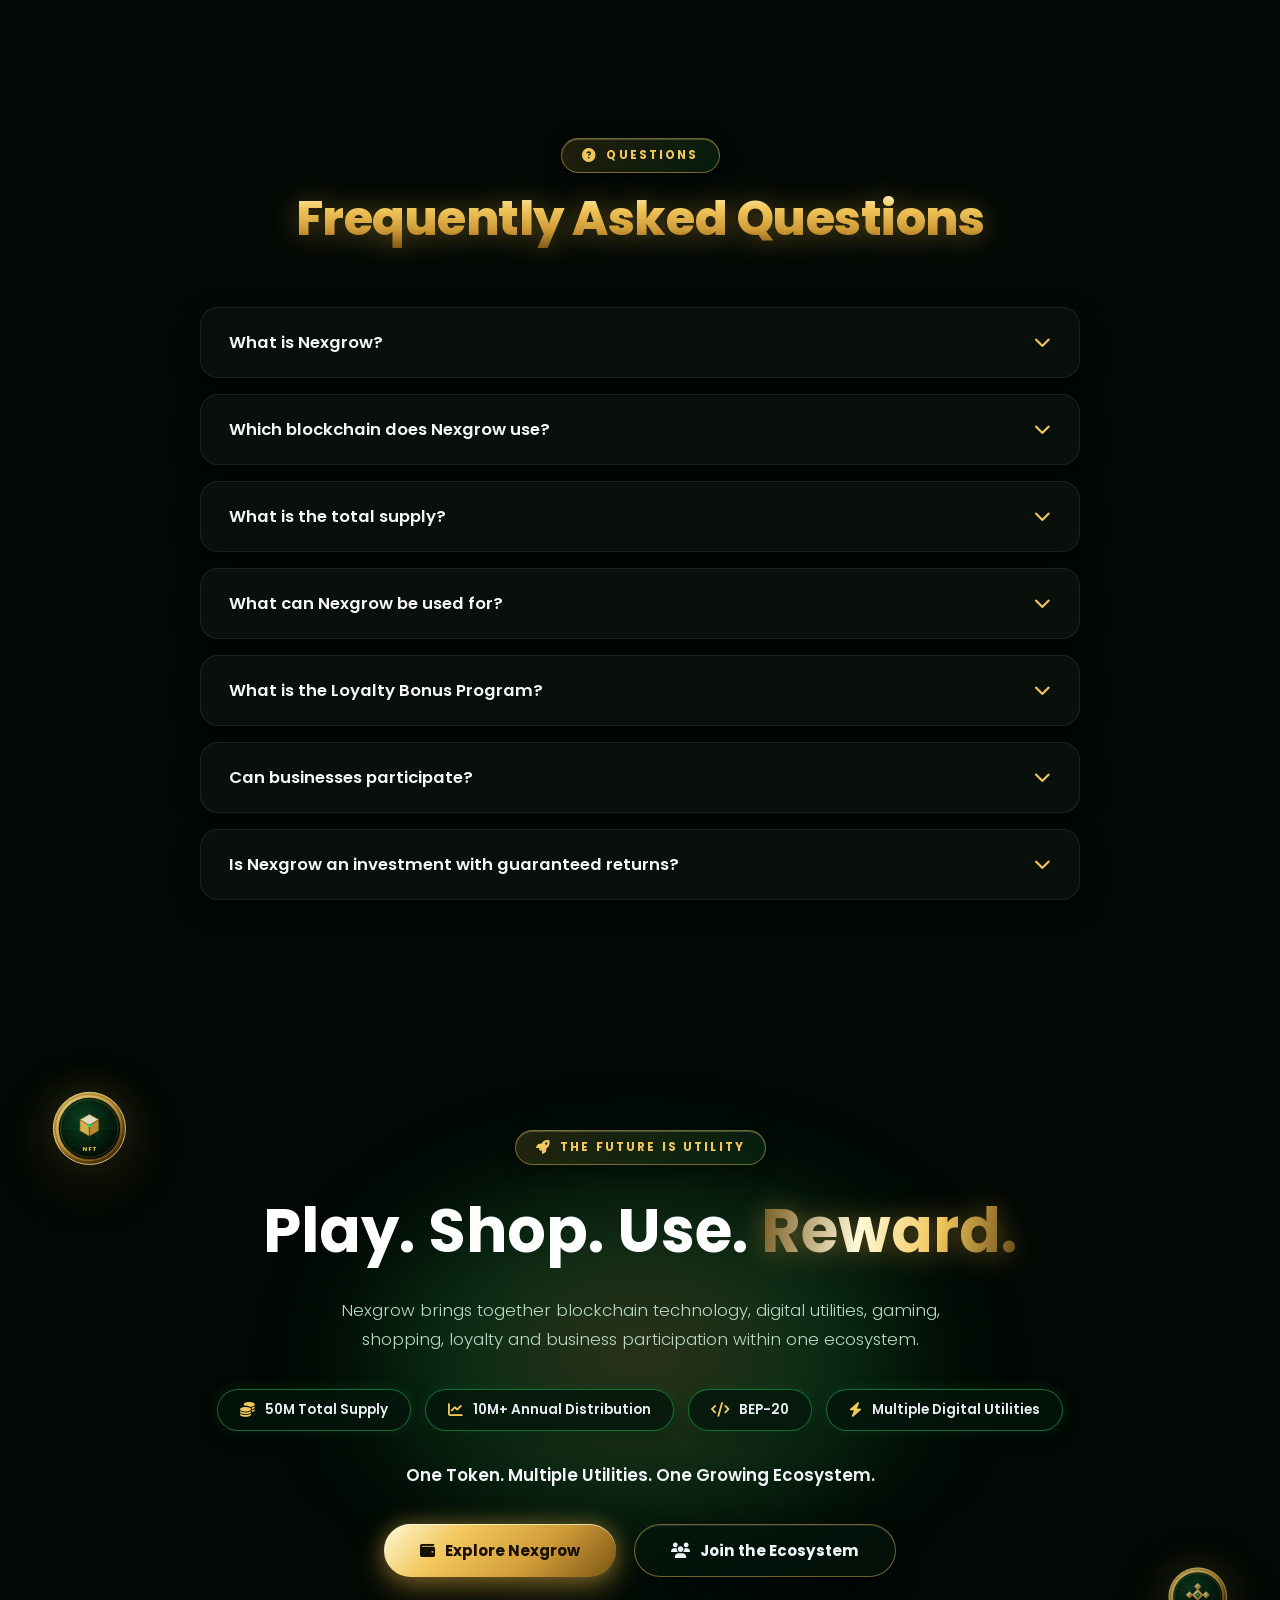
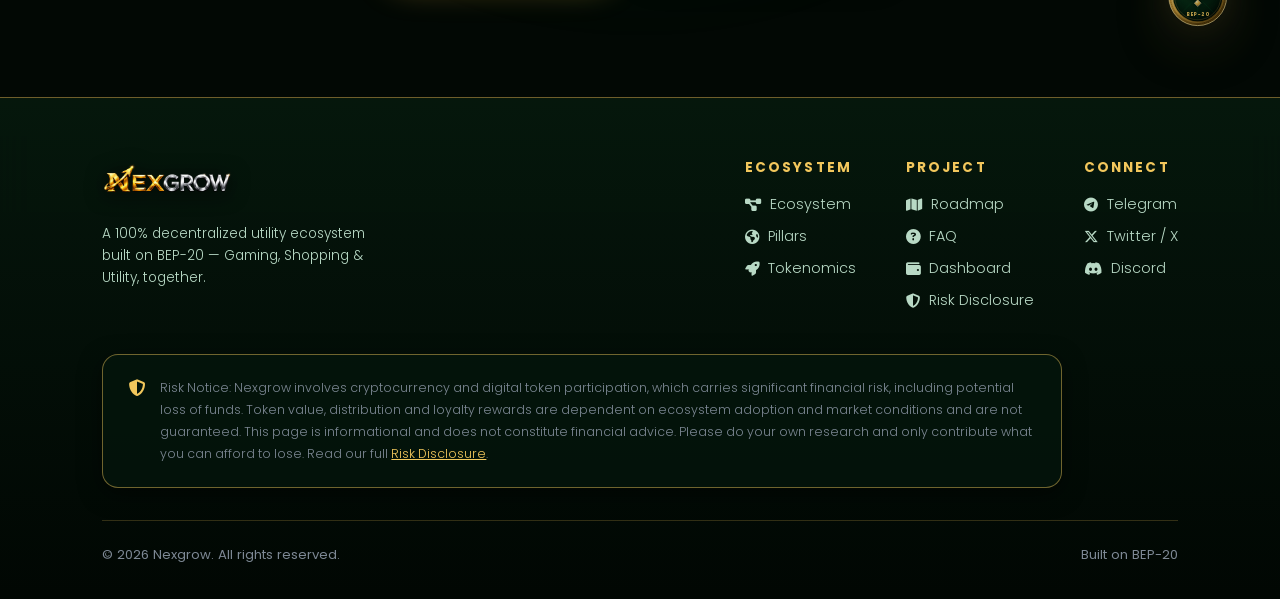
==== commit 3855e892: "Remove earth graphic and N coin; refine BEP-20 and NFT coins" ====
--- a/index.html
+++ b/index.html
@@ -52,11 +52,20 @@
       <line x1="23" y1="23" x2="77" y2="77"/>
       <line x1="23" y1="77" x2="77" y2="23"/>
     </g>
-    <!-- Center "N" Emblem (Matching Brand Graphic) -->
-    <path d="M38 31 H44 L56 57 V31 H62 V69 H56 L44 43 V69 H38 Z" fill="#ffffff" filter="drop-shadow(0 1px 3px rgba(0,0,0,0.8))"/>
-    <circle cx="50" cy="50" r="4.5" fill="url(#cGoldRim)" stroke="#FFF8D6" stroke-width="0.6"/>
+    <!-- BEP-20 / BNB Chain Cryptographic Rhombus Insignia (Zero N letter) -->
+    <g transform="translate(50, 47)" filter="drop-shadow(0 2px 5px rgba(0,0,0,0.85))">
+      <!-- Center Diamond -->
+      <polygon points="0,-9 9,0 0,9 -9,0" fill="url(#cGoldRim)" stroke="#FFE89E" stroke-width="0.9"/>
+      <polygon points="0,-4.5 4.5,0 0,4.5 -4.5,0" fill="url(#cEmeraldFace)" stroke="#F2C75C" stroke-width="0.5"/>
+      <circle cx="0" cy="0" r="1.8" fill="#00ff77"/>
+      <!-- 4 Outer Rhombus Wings -->
+      <polygon points="0,-19 5.5,-13.5 0,-8 -5.5,-13.5" fill="url(#cGoldRim)" stroke="#FFF8D6" stroke-width="0.7"/>
+      <polygon points="0,8 5.5,13.5 0,19 -5.5,13.5" fill="url(#cGoldRim)" stroke="#FFF8D6" stroke-width="0.7"/>
+      <polygon points="-8,0 -13.5,5.5 -19,0 -13.5,-5.5" fill="url(#cGoldRim)" stroke="#FFF8D6" stroke-width="0.7"/>
+      <polygon points="8,0 13.5,5.5 19,0 13.5,-5.5" fill="url(#cGoldRim)" stroke="#FFF8D6" stroke-width="0.7"/>
+    </g>
     <!-- "BEP-20" Inscription -->
-    <text x="50" y="80" text-anchor="middle" fill="#F2C75C" font-family="'Poppins', sans-serif" font-size="7" font-weight="800" letter-spacing="0.16em">BEP-20</text>
+    <text x="50" y="81" text-anchor="middle" fill="#F2C75C" font-family="'Poppins', sans-serif" font-size="7.5" font-weight="800" letter-spacing="0.18em">BEP-20</text>
   </symbol>
 
   <!-- NFT Official Medallion -->
@@ -87,9 +96,8 @@
 <!-- Top Scroll Progress -->
 <div id="progress-bar"></div>
 
-<!-- Cyber & Digital Earth Living Background (Nexadon Theme) -->
+<!-- Cyber & Constellation Living Background (Nexadon Theme - Earth & N Coin Removed) -->
 <div id="crypto-bg" aria-hidden="true">
-  <div class="crypto-earth-layer"></div>
   <div class="crypto-grid"></div>
   <div class="glow-orb glow-gold"></div>
   <div class="glow-orb glow-cyan"></div>
--- a/assets/style.css
+++ b/assets/style.css
@@ -75,7 +75,7 @@
 
 
 /* ================================================================
-   1. DIGITAL EARTH GLOBE & CYBER BACKGROUND (NEXADON THEME)
+   1. CYBER & CONSTELLATION LIVING BACKGROUND (NEXADON THEME)
    ================================================================ */
 #crypto-bg {
   position: fixed;
@@ -87,20 +87,11 @@
   z-index: -1;
   overflow: hidden;
   background-color: #020805;
-}
-
-/* Photorealistic 3D Digital Earth Globe + Atmospheric Glow */
-.crypto-earth-layer {
-  position: absolute;
-  inset: 0;
   background-image:
-    radial-gradient(ellipse 75% 65% at 20% 75%, rgba(0, 255, 157, 0.12) 0%, transparent 65%),
-    linear-gradient(180deg, rgba(2, 10, 7, 0.65) 0%, rgba(1, 7, 5, 0.38) 40%, rgba(1, 6, 4, 0.78) 100%),
-    url('nexadon_bg_crypto.jpg');
-  background-position: center bottom;
-  background-size: cover;
-  background-repeat: no-repeat;
-  opacity: 0.96;
+    radial-gradient(circle 900px at 50% -100px, rgba(0, 255, 157, 0.09) 0%, transparent 65%),
+    radial-gradient(ellipse 80% 60% at 15% 85%, rgba(0, 255, 157, 0.07) 0%, transparent 60%),
+    radial-gradient(circle 750px at 85% 25%, rgba(242, 199, 92, 0.06) 0%, transparent 55%),
+    radial-gradient(circle 800px at 50% 100%, rgba(2, 20, 12, 0.75) 0%, transparent 70%);
 }
 
 /* Micro Isometric / Cyber Grid */
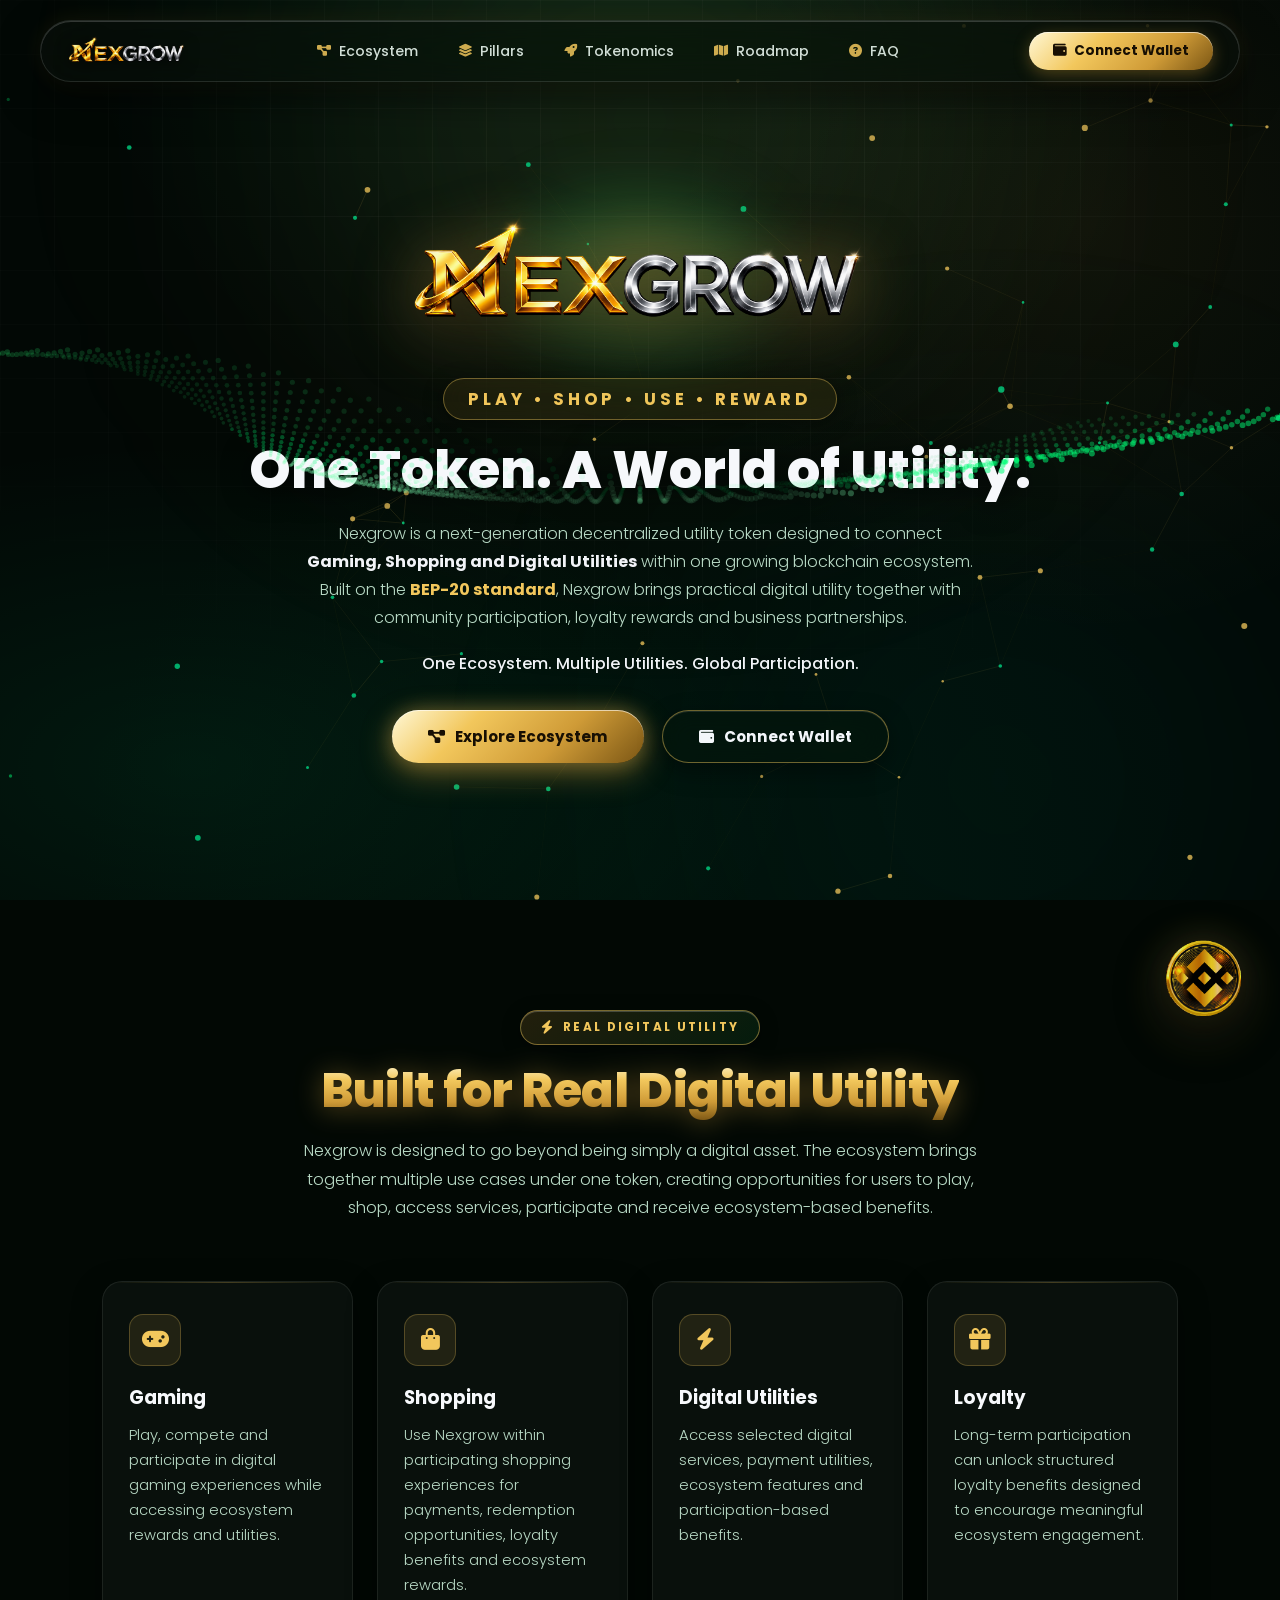
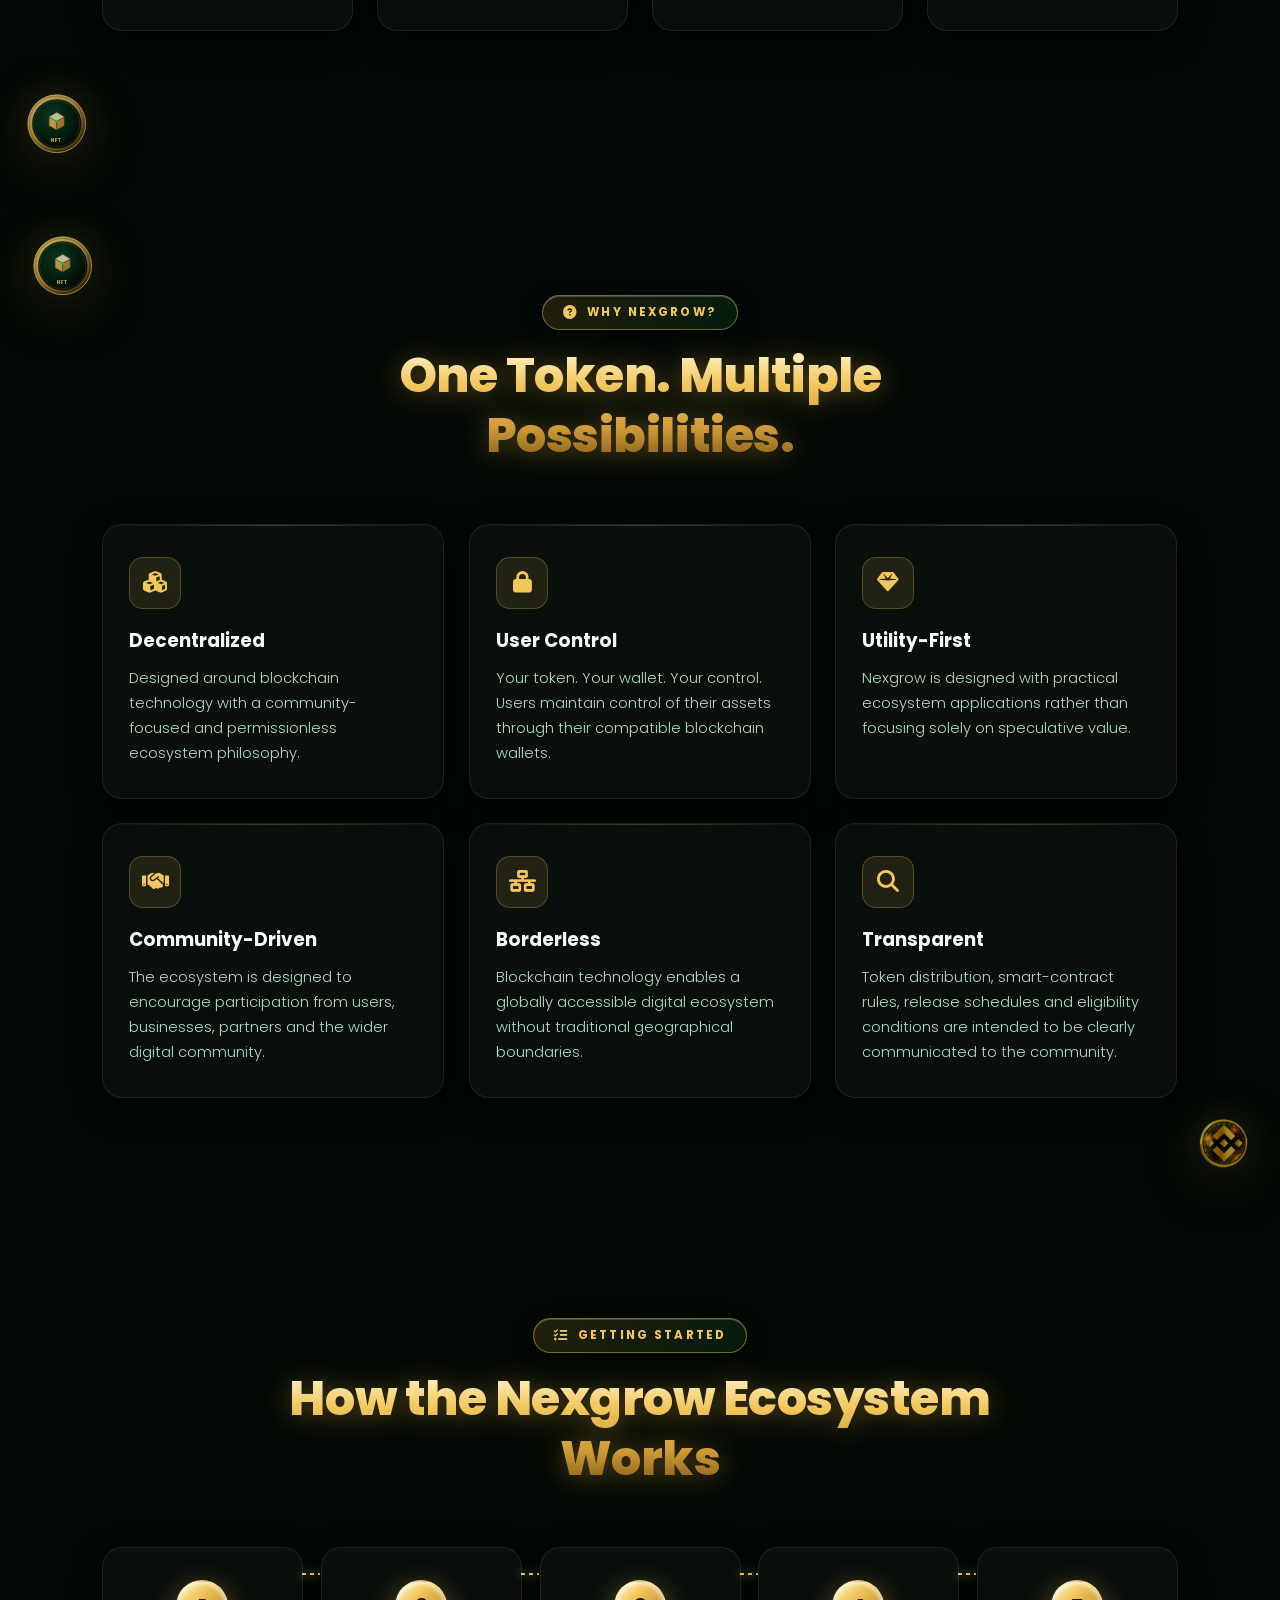
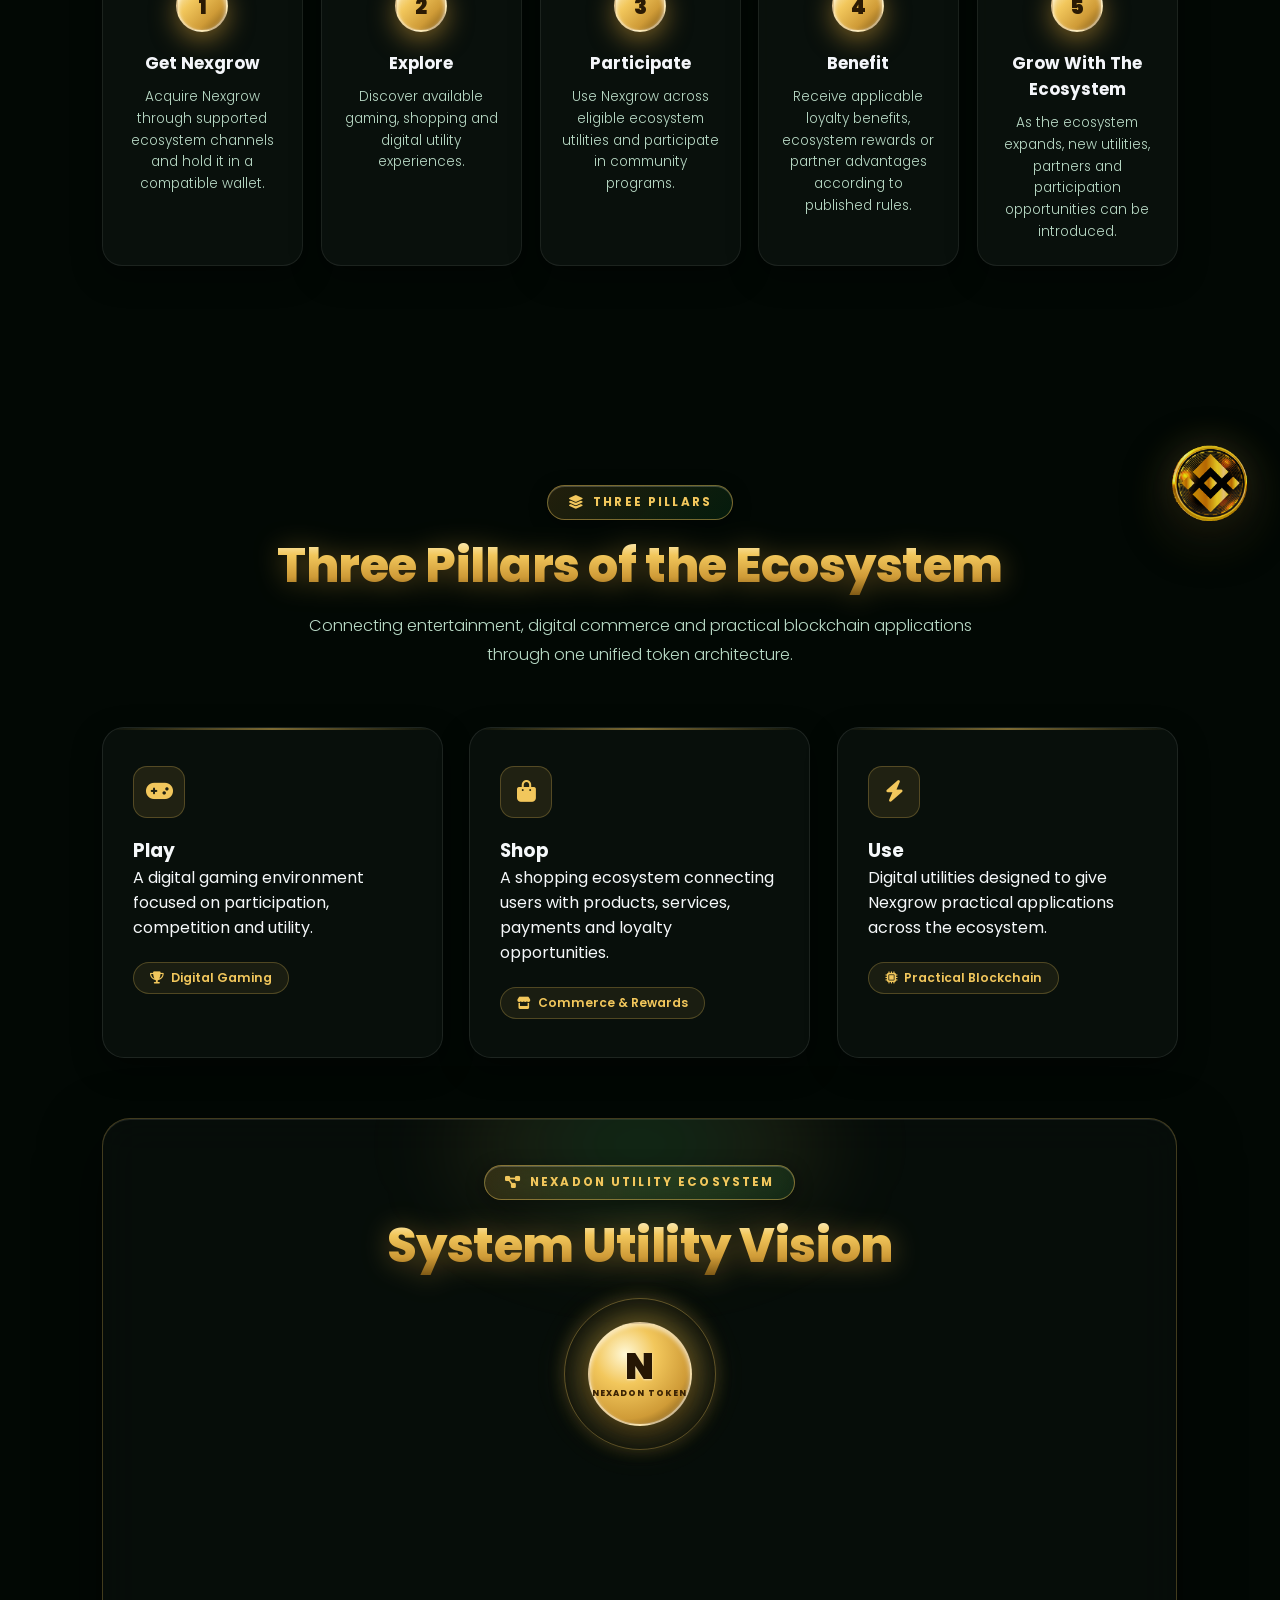
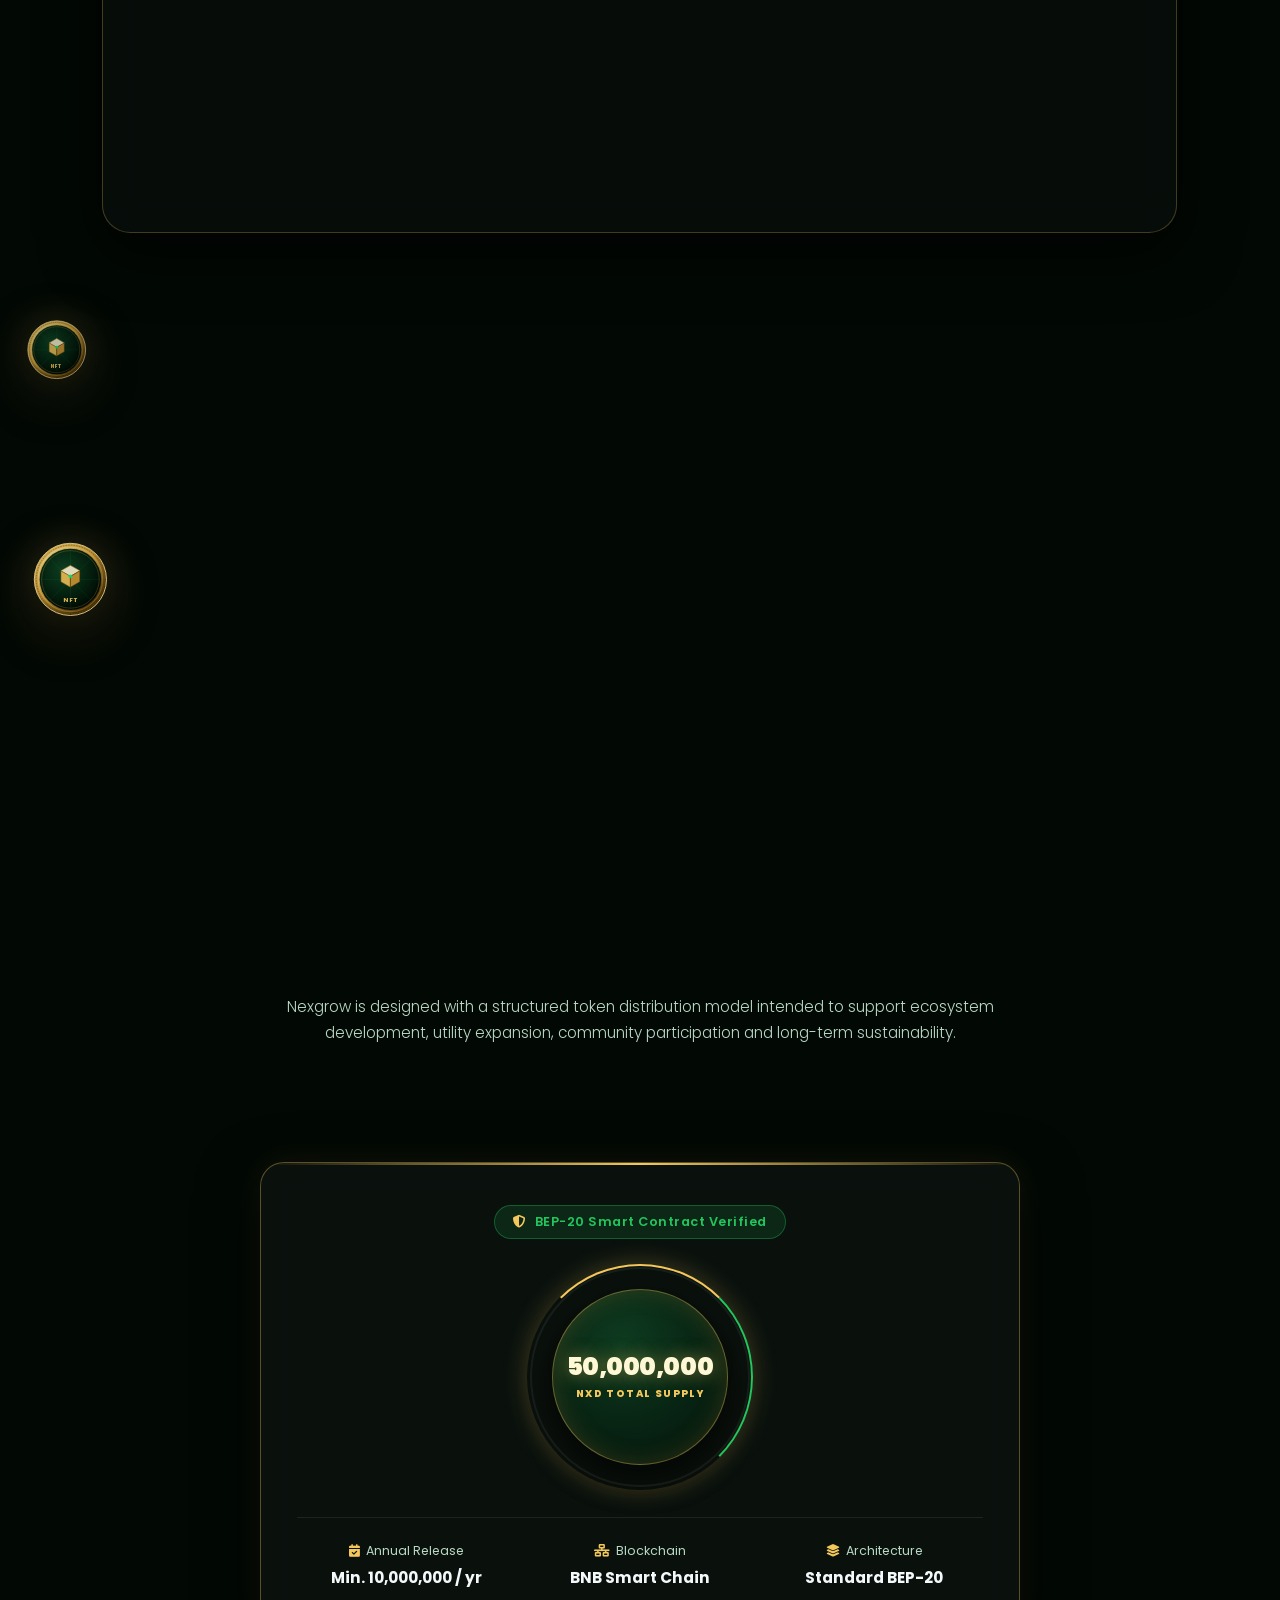
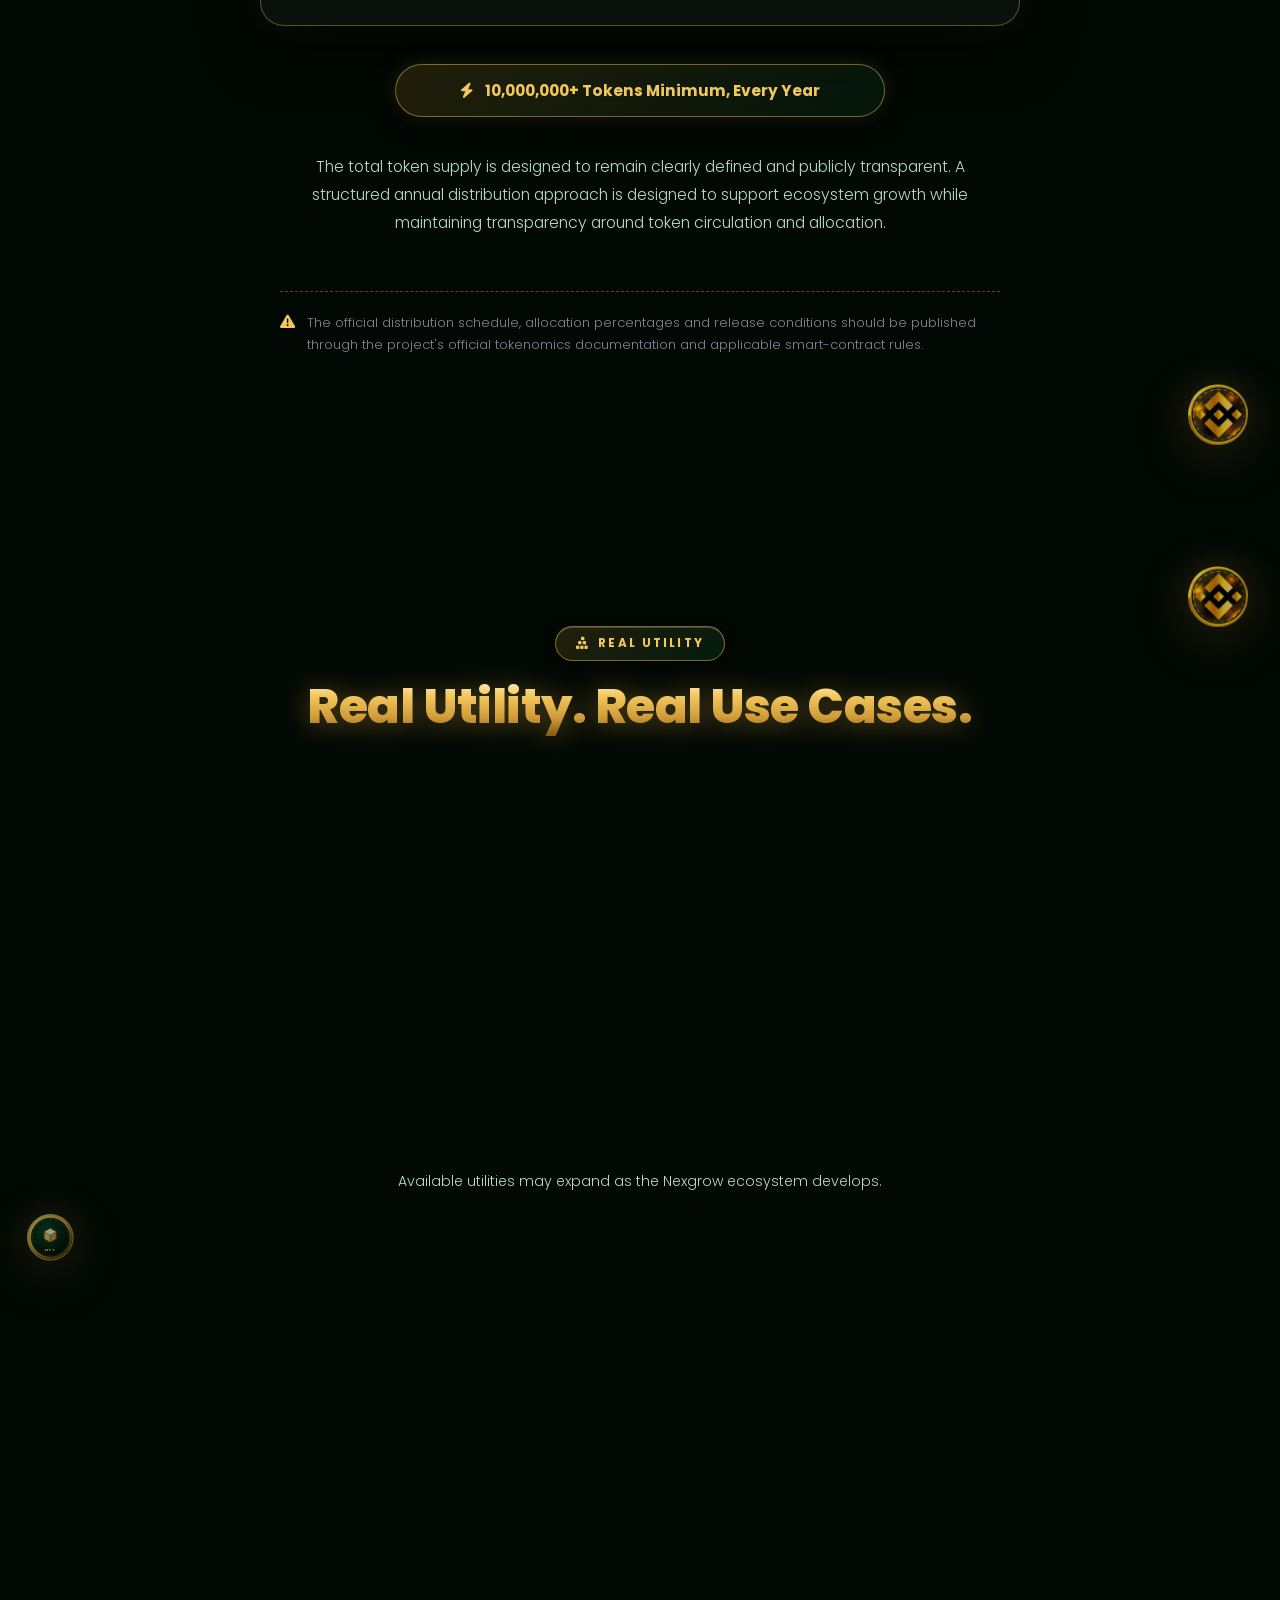
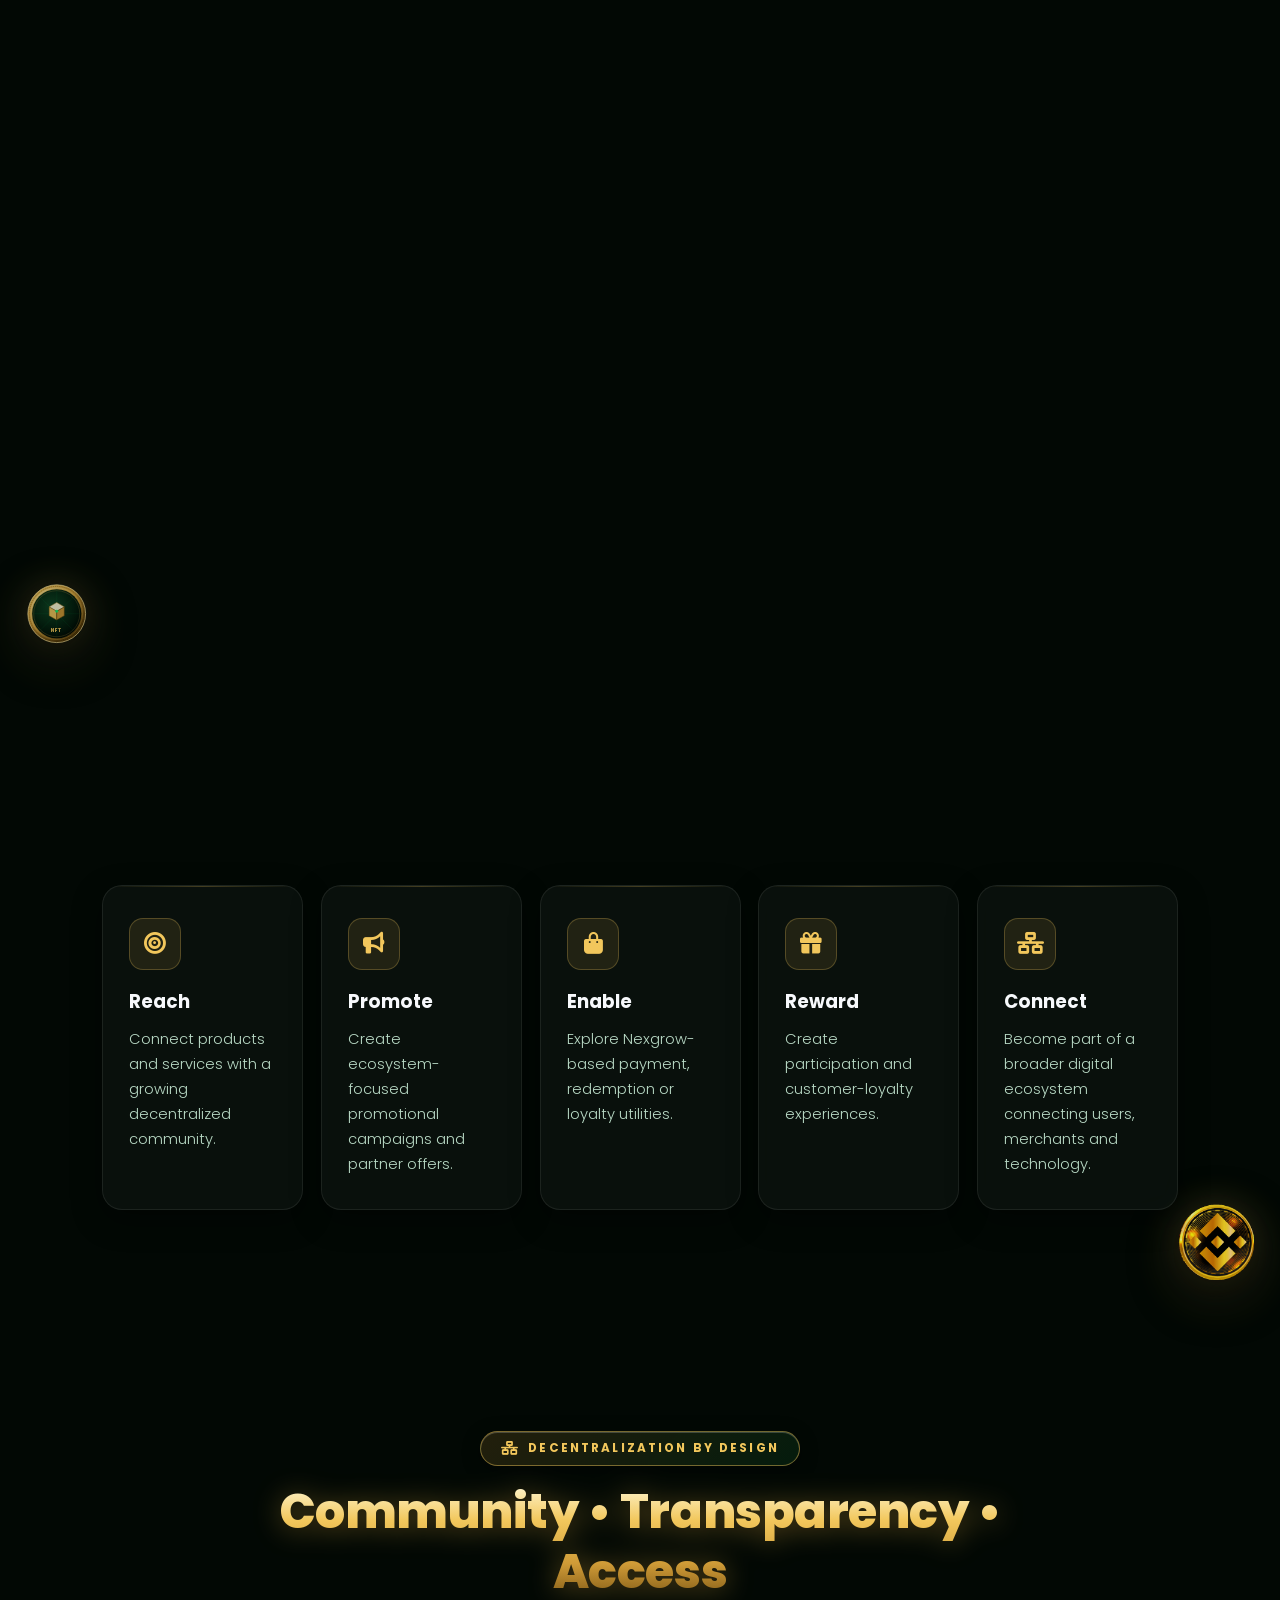
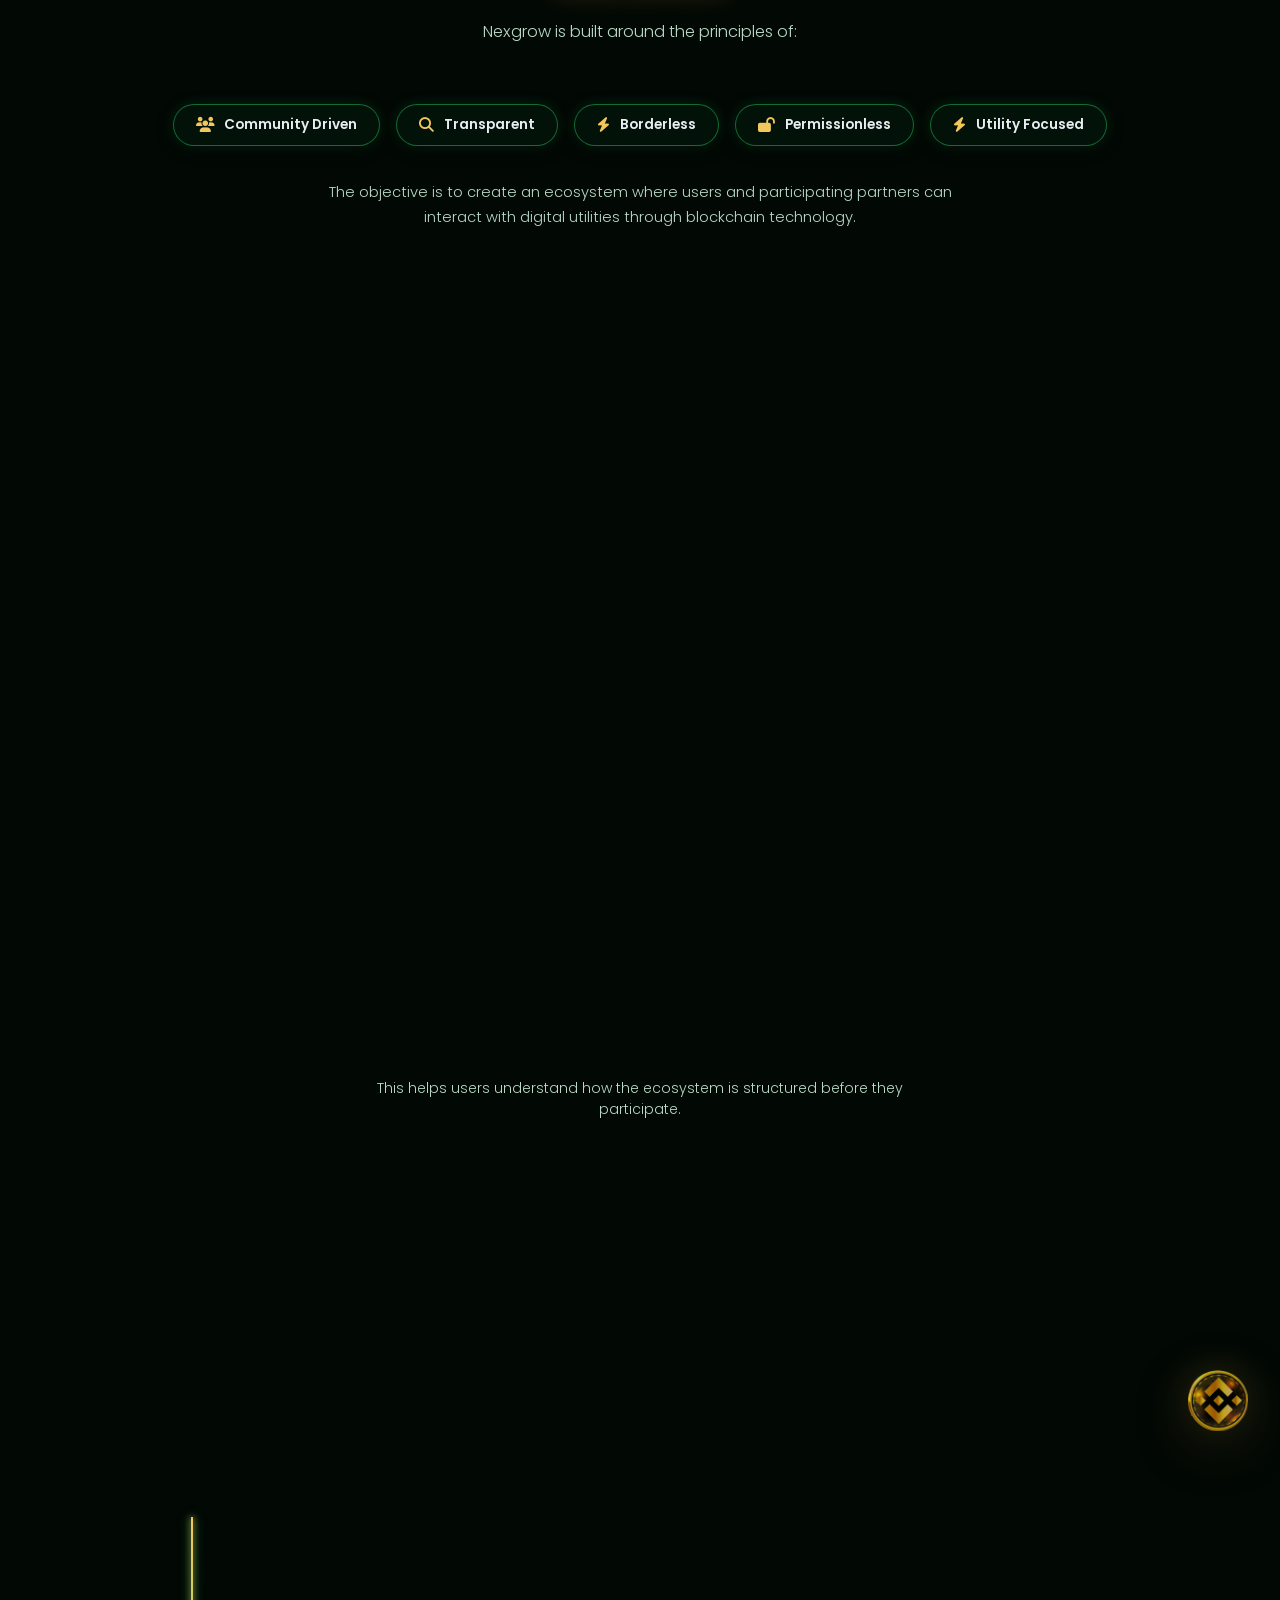
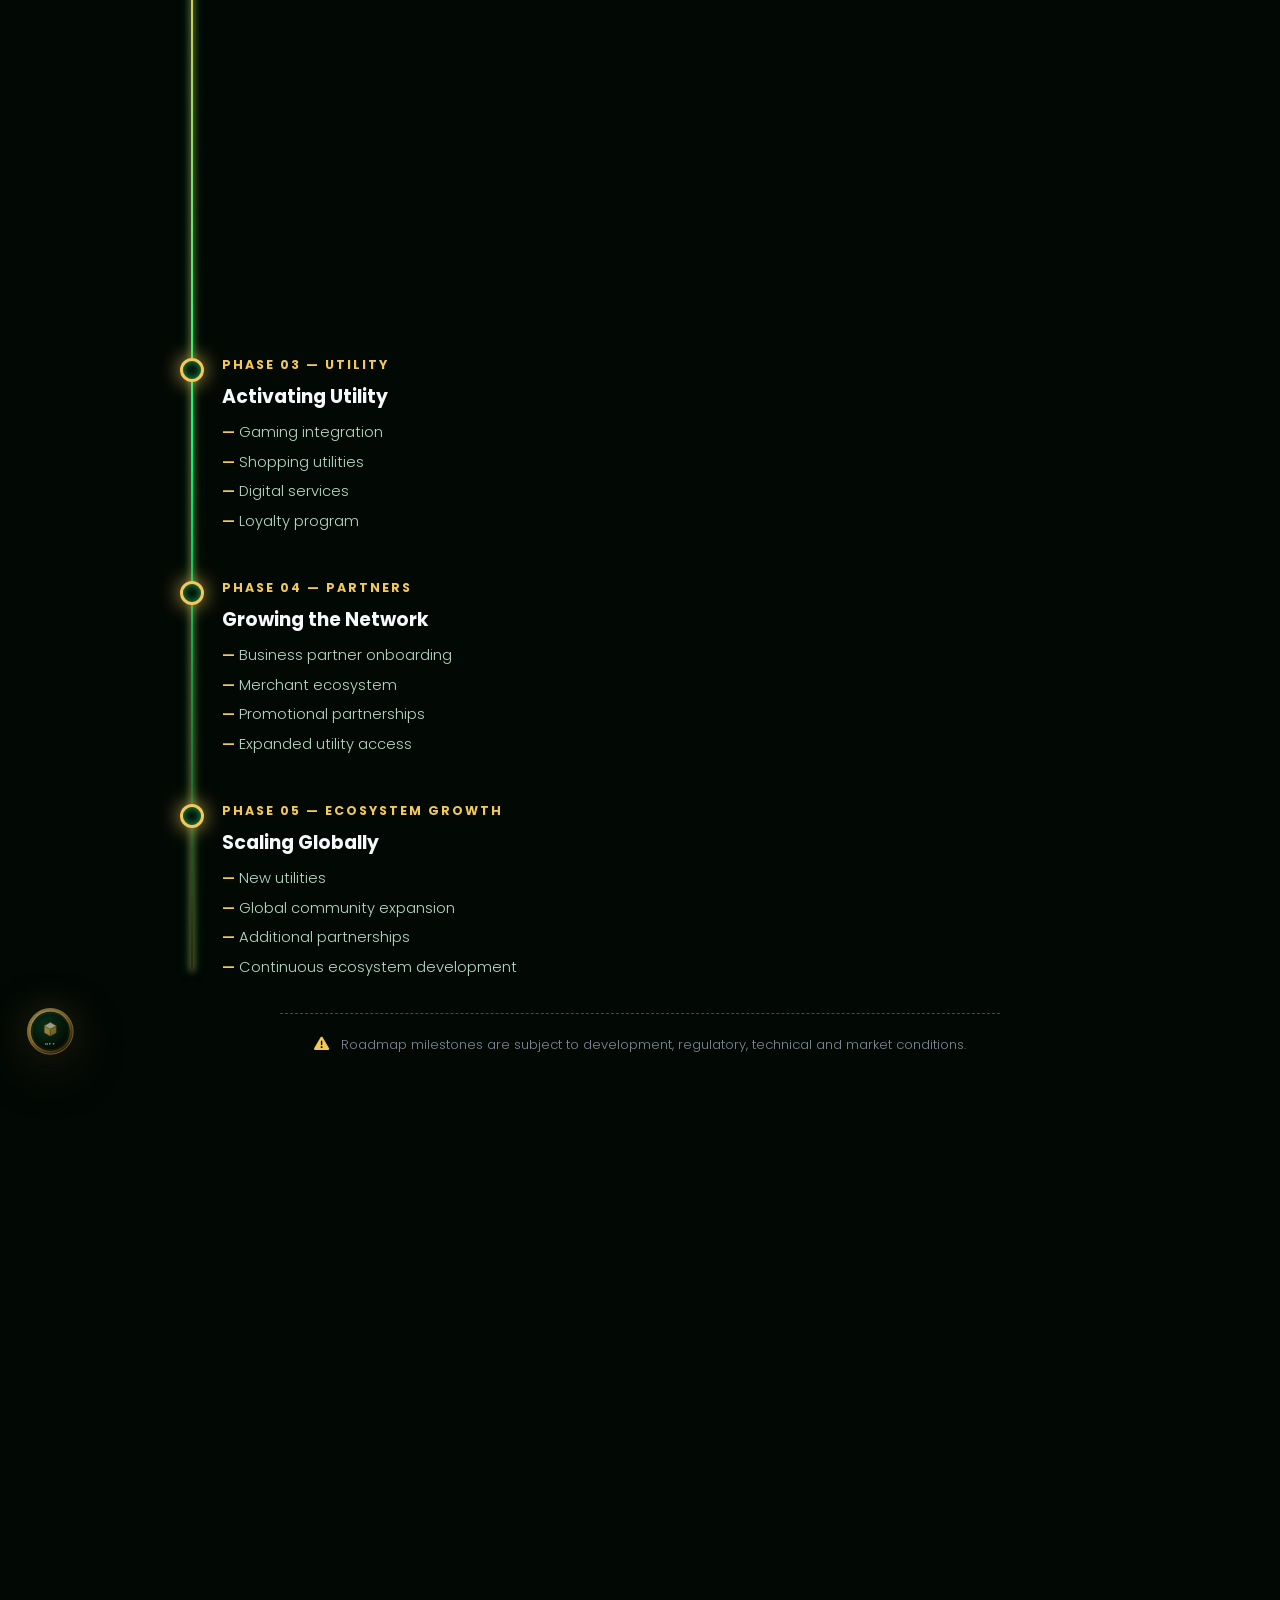
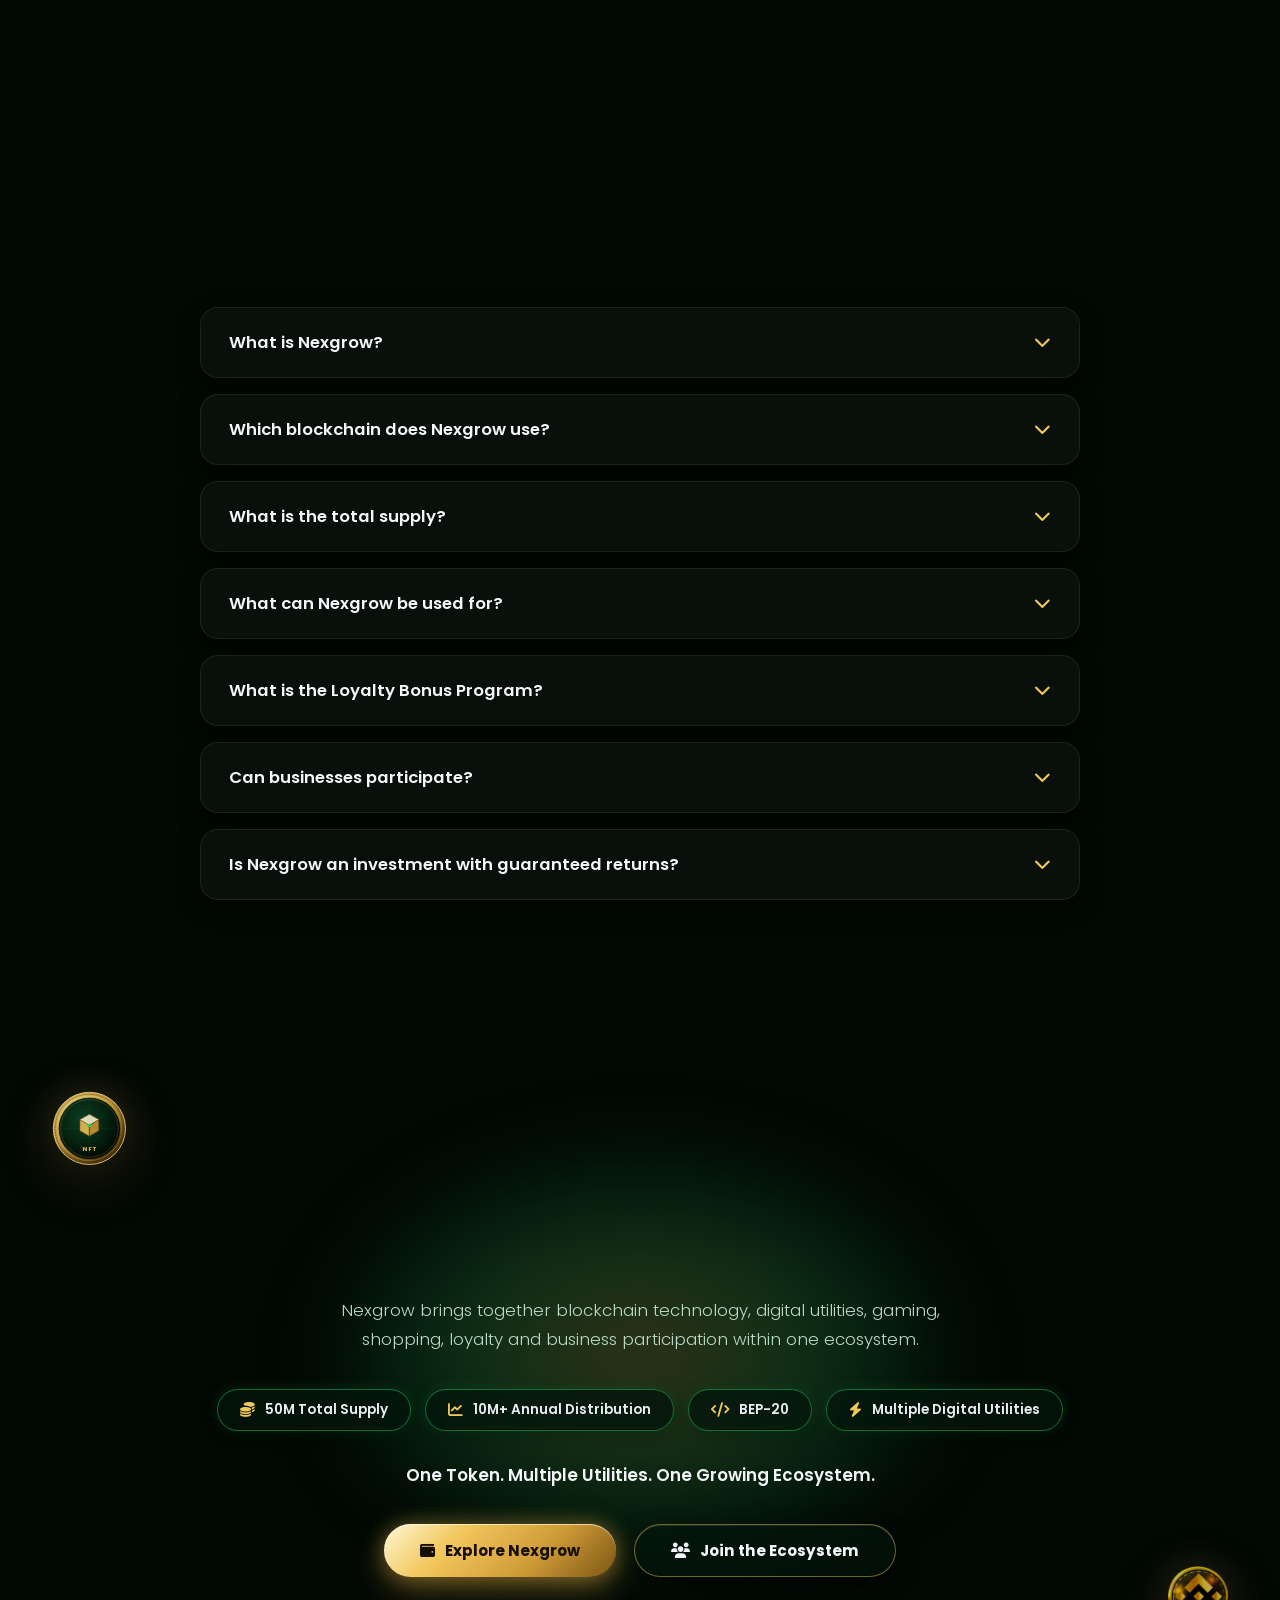
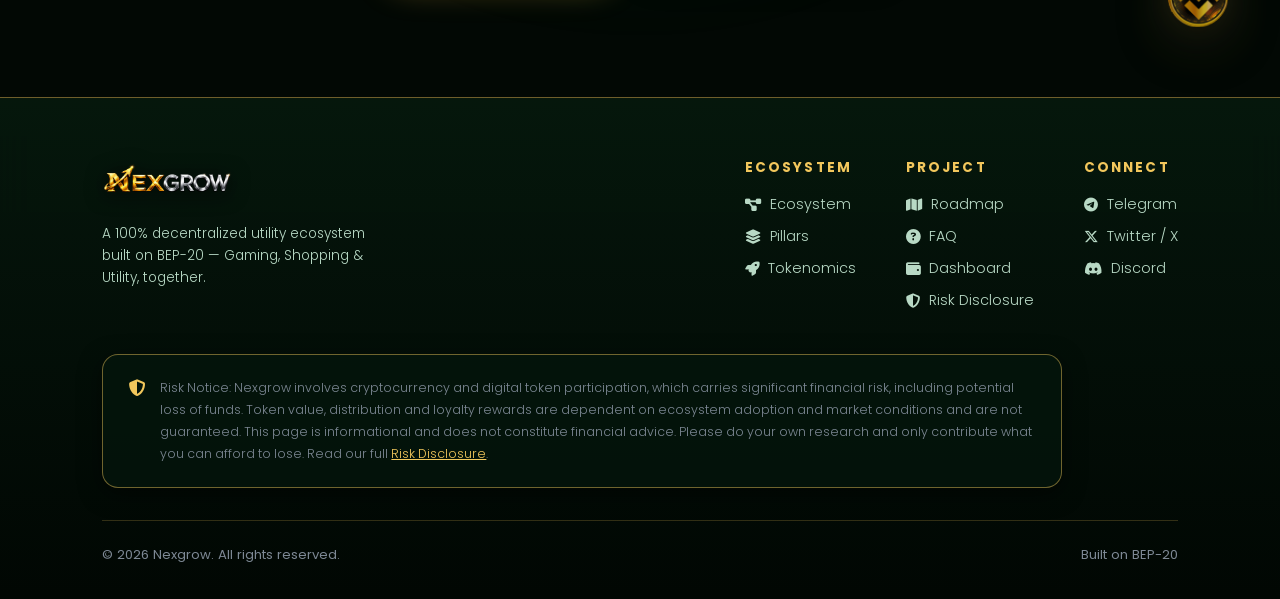
==== commit 0e705bb9: "Add user golden BNB coin to floating background coins and remove all earth designs" ====
--- a/index.html
+++ b/index.html
@@ -39,33 +39,9 @@
     </linearGradient>
   </defs>
 
-  <!-- BEP-20 Official Medallion -->
+  <!-- BEP-20 Official Golden Medallion (Direct Match to User Provided Golden BNB Coin) -->
   <symbol id="coin-bep20" viewBox="0 0 100 100">
-    <circle cx="50" cy="50" r="47" fill="url(#cGoldRim)" stroke="#FFE89E" stroke-width="1.2"/>
-    <circle cx="50" cy="50" r="44.5" fill="none" stroke="#7B5614" stroke-width="0.8" stroke-dasharray="2 1.5"/>
-    <circle cx="50" cy="50" r="42" fill="none" stroke="url(#cGoldBevel)" stroke-width="1.4"/>
-    <circle cx="50" cy="50" r="40" fill="url(#cEmeraldFace)"/>
-    <circle cx="50" cy="50" r="37.5" fill="none" stroke="#F2C75C" stroke-width="0.6" stroke-opacity="0.5"/>
-    <g opacity="0.18" stroke="#00ff77" stroke-width="0.5">
-      <line x1="50" y1="12" x2="50" y2="88"/>
-      <line x1="12" y1="50" x2="88" y2="50"/>
-      <line x1="23" y1="23" x2="77" y2="77"/>
-      <line x1="23" y1="77" x2="77" y2="23"/>
-    </g>
-    <!-- BEP-20 / BNB Chain Cryptographic Rhombus Insignia (Zero N letter) -->
-    <g transform="translate(50, 47)" filter="drop-shadow(0 2px 5px rgba(0,0,0,0.85))">
-      <!-- Center Diamond -->
-      <polygon points="0,-9 9,0 0,9 -9,0" fill="url(#cGoldRim)" stroke="#FFE89E" stroke-width="0.9"/>
-      <polygon points="0,-4.5 4.5,0 0,4.5 -4.5,0" fill="url(#cEmeraldFace)" stroke="#F2C75C" stroke-width="0.5"/>
-      <circle cx="0" cy="0" r="1.8" fill="#00ff77"/>
-      <!-- 4 Outer Rhombus Wings -->
-      <polygon points="0,-19 5.5,-13.5 0,-8 -5.5,-13.5" fill="url(#cGoldRim)" stroke="#FFF8D6" stroke-width="0.7"/>
-      <polygon points="0,8 5.5,13.5 0,19 -5.5,13.5" fill="url(#cGoldRim)" stroke="#FFF8D6" stroke-width="0.7"/>
-      <polygon points="-8,0 -13.5,5.5 -19,0 -13.5,-5.5" fill="url(#cGoldRim)" stroke="#FFF8D6" stroke-width="0.7"/>
-      <polygon points="8,0 13.5,5.5 19,0 13.5,-5.5" fill="url(#cGoldRim)" stroke="#FFF8D6" stroke-width="0.7"/>
-    </g>
-    <!-- "BEP-20" Inscription -->
-    <text x="50" y="81" text-anchor="middle" fill="#F2C75C" font-family="'Poppins', sans-serif" font-size="7.5" font-weight="800" letter-spacing="0.18em">BEP-20</text>
+    <image href="assets/coin_bep20_bnb.png" xlink:href="assets/coin_bep20_bnb.png" x="0" y="0" width="100" height="100" preserveAspectRatio="xMidYMid meet"/>
   </symbol>
 
   <!-- NFT Official Medallion -->
@@ -96,7 +72,7 @@
 <!-- Top Scroll Progress -->
 <div id="progress-bar"></div>
 
-<!-- Cyber & Constellation Living Background (Nexadon Theme - Earth & N Coin Removed) -->
+<!-- Cyber & Constellation Living Background (Nexadon Theme) -->
 <div id="crypto-bg" aria-hidden="true">
   <div class="crypto-grid"></div>
   <div class="glow-orb glow-gold"></div>
@@ -110,7 +86,7 @@
   </a>
   <nav class="links">
     <a href="#ecosystem"><i class="fa-solid fa-diagram-project"></i> Ecosystem</a>
-    <a href="#pillars"><i class="fa-solid fa-earth-americas"></i> Pillars</a>
+    <a href="#pillars"><i class="fa-solid fa-layer-group"></i> Pillars</a>
     <a href="#tokenomics"><i class="fa-solid fa-rocket"></i> Tokenomics</a>
     <a href="#journey"><i class="fa-solid fa-map"></i> Roadmap</a>
     <a href="#faq"><i class="fa-solid fa-circle-question"></i> FAQ</a>
@@ -187,7 +163,7 @@
   </div>
   <div class="why-grid">
     <div class="feat-card reveal">
-      <div class="feat-icon"><i class="fa-solid fa-globe"></i></div>
+      <div class="feat-icon"><i class="fa-solid fa-cubes"></i></div>
       <h3>Decentralized</h3>
       <p>Designed around blockchain technology with a community-focused and permissionless ecosystem philosophy.</p>
     </div>
@@ -207,7 +183,7 @@
       <p>The ecosystem is designed to encourage participation from users, businesses, partners and the wider digital community.</p>
     </div>
     <div class="feat-card reveal">
-      <div class="feat-icon"><i class="fa-solid fa-earth-americas"></i></div>
+      <div class="feat-icon"><i class="fa-solid fa-network-wired"></i></div>
       <h3>Borderless</h3>
       <p>Blockchain technology enables a globally accessible digital ecosystem without traditional geographical boundaries.</p>
     </div>
@@ -263,7 +239,7 @@
     <svg class="coin-svg" viewBox="0 0 100 100"><use href="#coin-nft"/></svg>
   </div>
   <div class="section-head reveal">
-    <div class="eyebrow"><i class="fa-solid fa-earth-americas"></i> Three Pillars</div>
+    <div class="eyebrow"><i class="fa-solid fa-layer-group"></i> Three Pillars</div>
     <h2>Three Pillars of the Ecosystem</h2>
     <p>Connecting entertainment, digital commerce and practical blockchain applications through one unified token architecture.</p>
   </div>
@@ -415,7 +391,7 @@
     <svg class="coin-svg" viewBox="0 0 100 100"><use href="#coin-nft"/></svg>
   </div>
   <div class="section-head reveal">
-    <div class="eyebrow"><i class="fa-solid fa-earth-americas"></i> Real Utility</div>
+    <div class="eyebrow"><i class="fa-solid fa-cubes-stacked"></i> Real Utility</div>
     <h2>Real Utility. Real Use Cases.</h2>
   </div>
   <div class="usecase-grid">
@@ -539,14 +515,14 @@
 <!-- DECENTRALIZATION BY DESIGN -->
 <section id="decentralization">
   <div class="section-head reveal">
-    <div class="eyebrow"><i class="fa-solid fa-globe"></i> Decentralization by Design</div>
+    <div class="eyebrow"><i class="fa-solid fa-network-wired"></i> Decentralization by Design</div>
     <h2>Community &bull; Transparency &bull; Access</h2>
     <p>Nexgrow is built around the principles of:</p>
   </div>
   <div class="decentral-pills reveal">
     <div class="pill"><i class="fa-solid fa-users"></i> Community Driven</div>
     <div class="pill"><i class="fa-solid fa-magnifying-glass"></i> Transparent</div>
-    <div class="pill"><i class="fa-solid fa-earth-americas"></i> Borderless</div>
+    <div class="pill"><i class="fa-solid fa-bolt"></i> Borderless</div>
     <div class="pill"><i class="fa-solid fa-lock-open"></i> Permissionless</div>
     <div class="pill"><i class="fa-solid fa-bolt"></i> Utility Focused</div>
   </div>
@@ -711,7 +687,7 @@
       <div class="foot-col">
         <h4>Ecosystem</h4>
         <a href="#ecosystem"><i class="fa-solid fa-diagram-project"></i> Ecosystem</a>
-        <a href="#pillars"><i class="fa-solid fa-earth-americas"></i> Pillars</a>
+        <a href="#pillars"><i class="fa-solid fa-layer-group"></i> Pillars</a>
         <a href="#tokenomics"><i class="fa-solid fa-rocket"></i> Tokenomics</a>
       </div>
       <div class="foot-col">
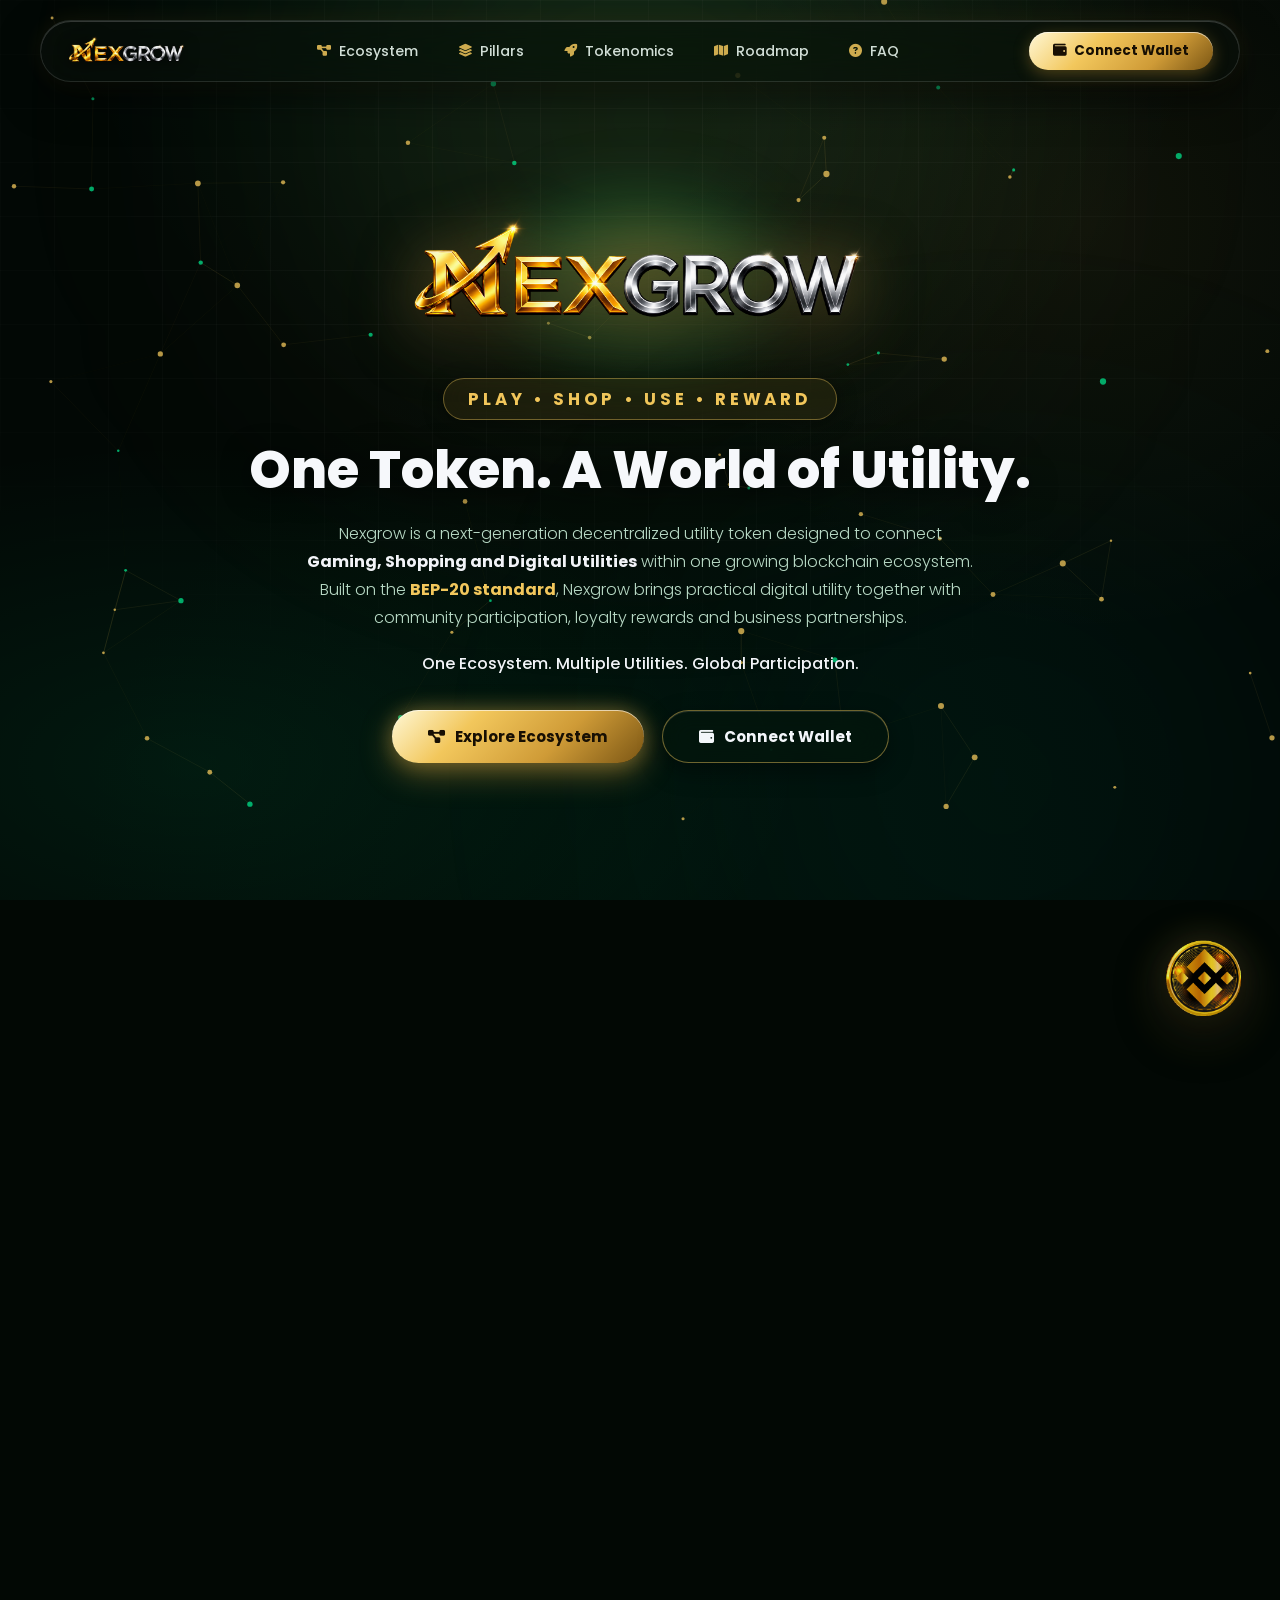
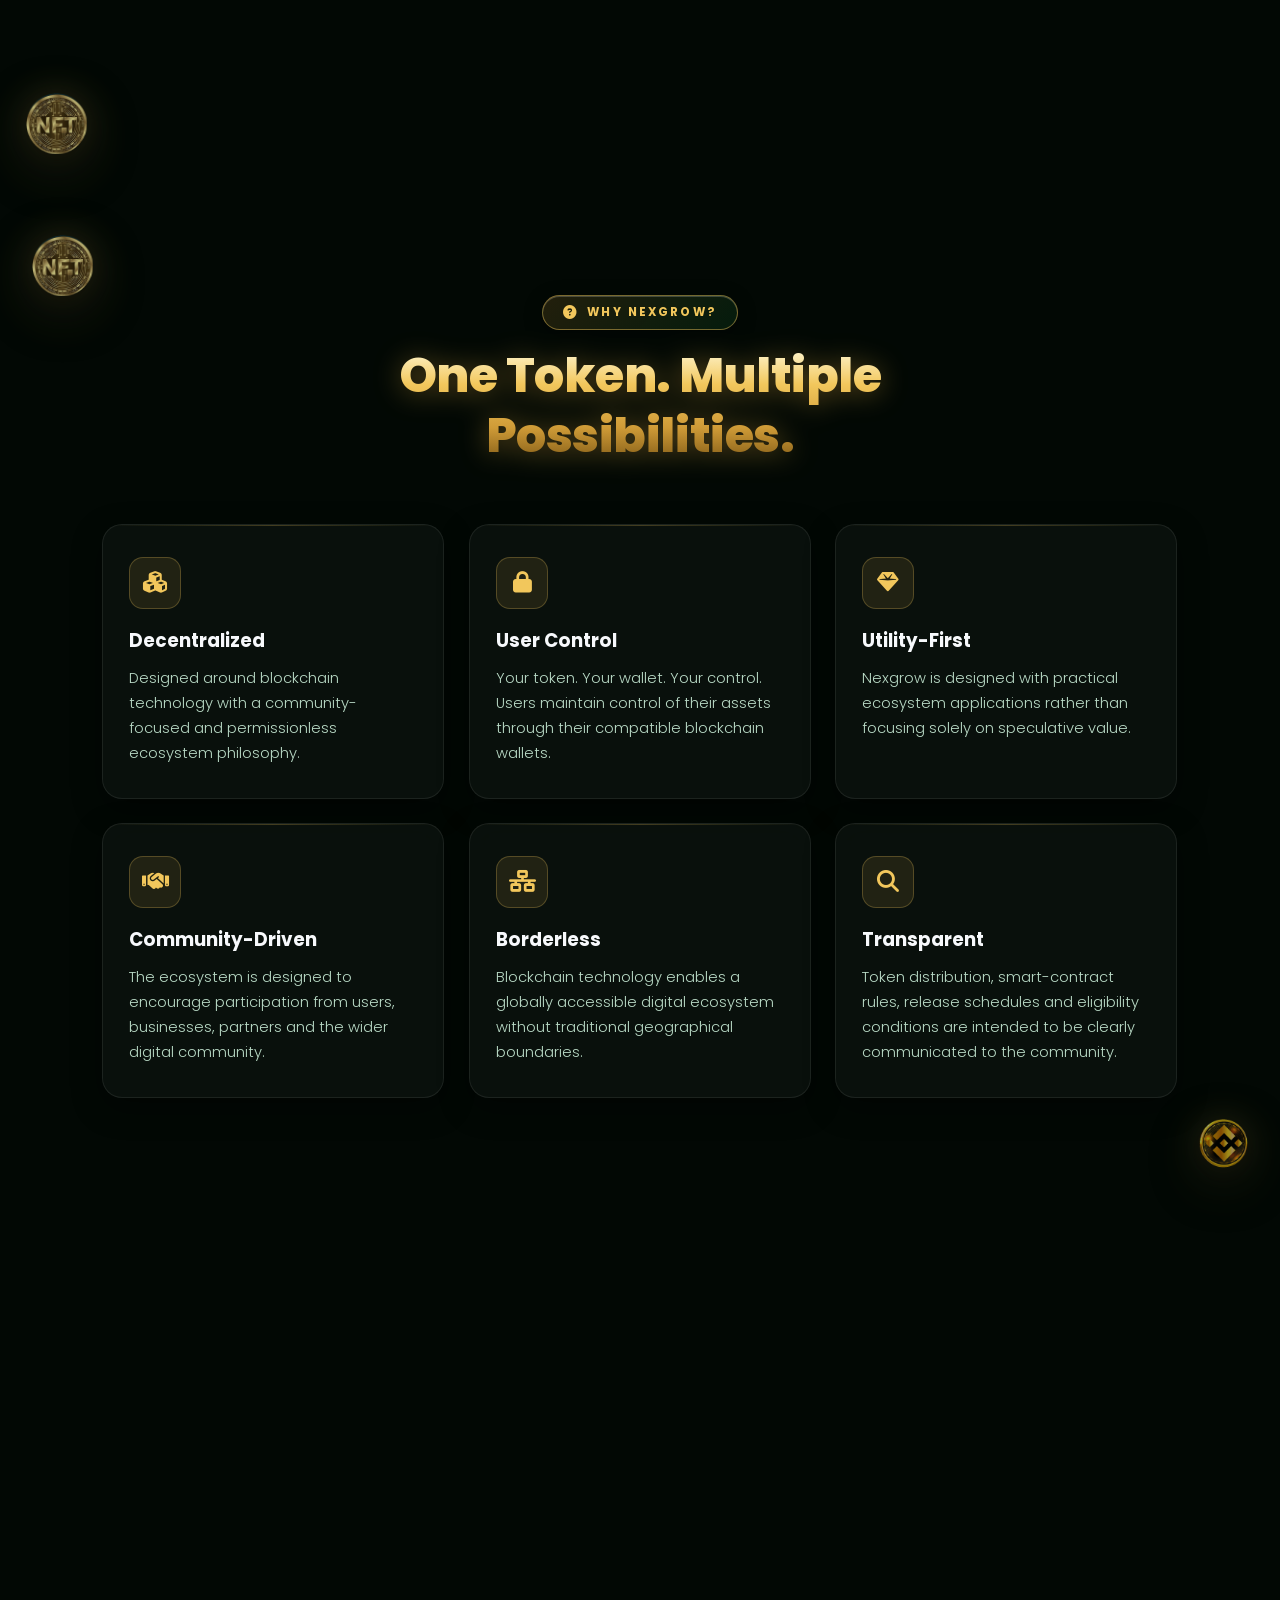
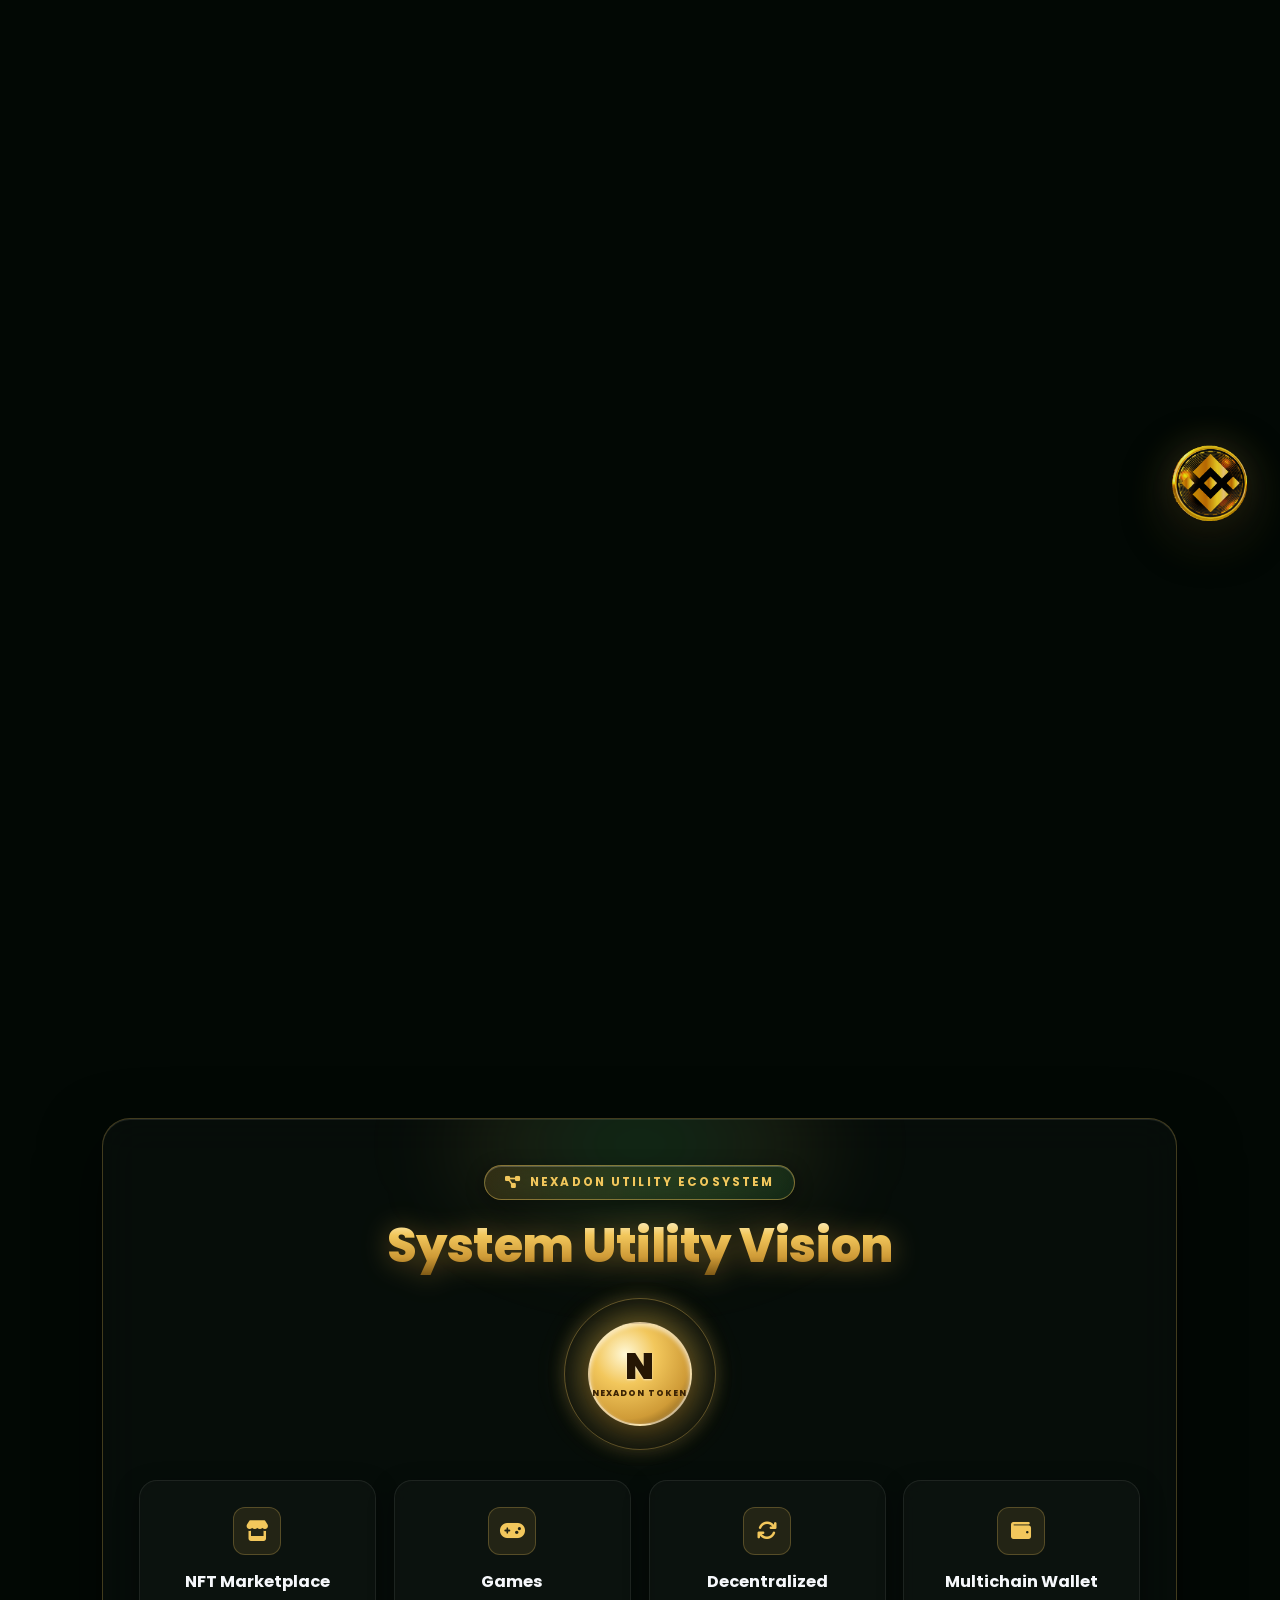
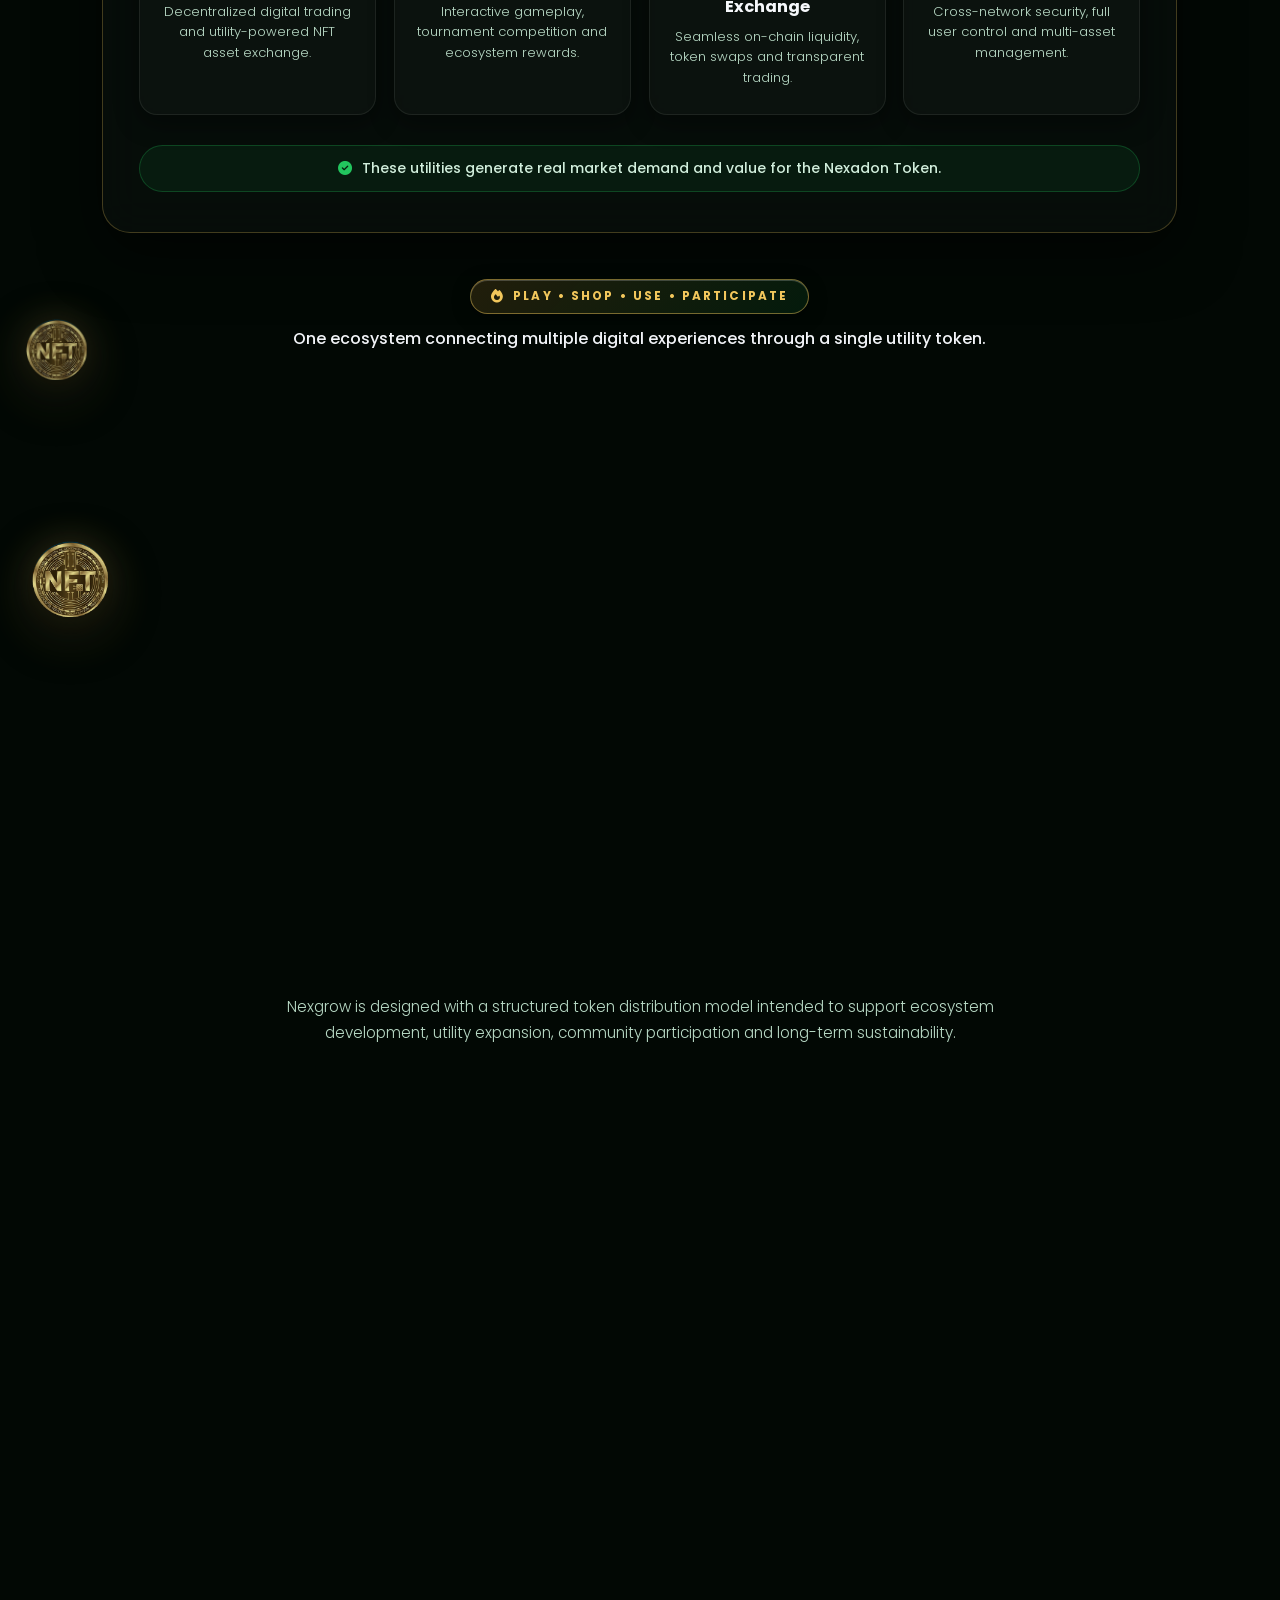
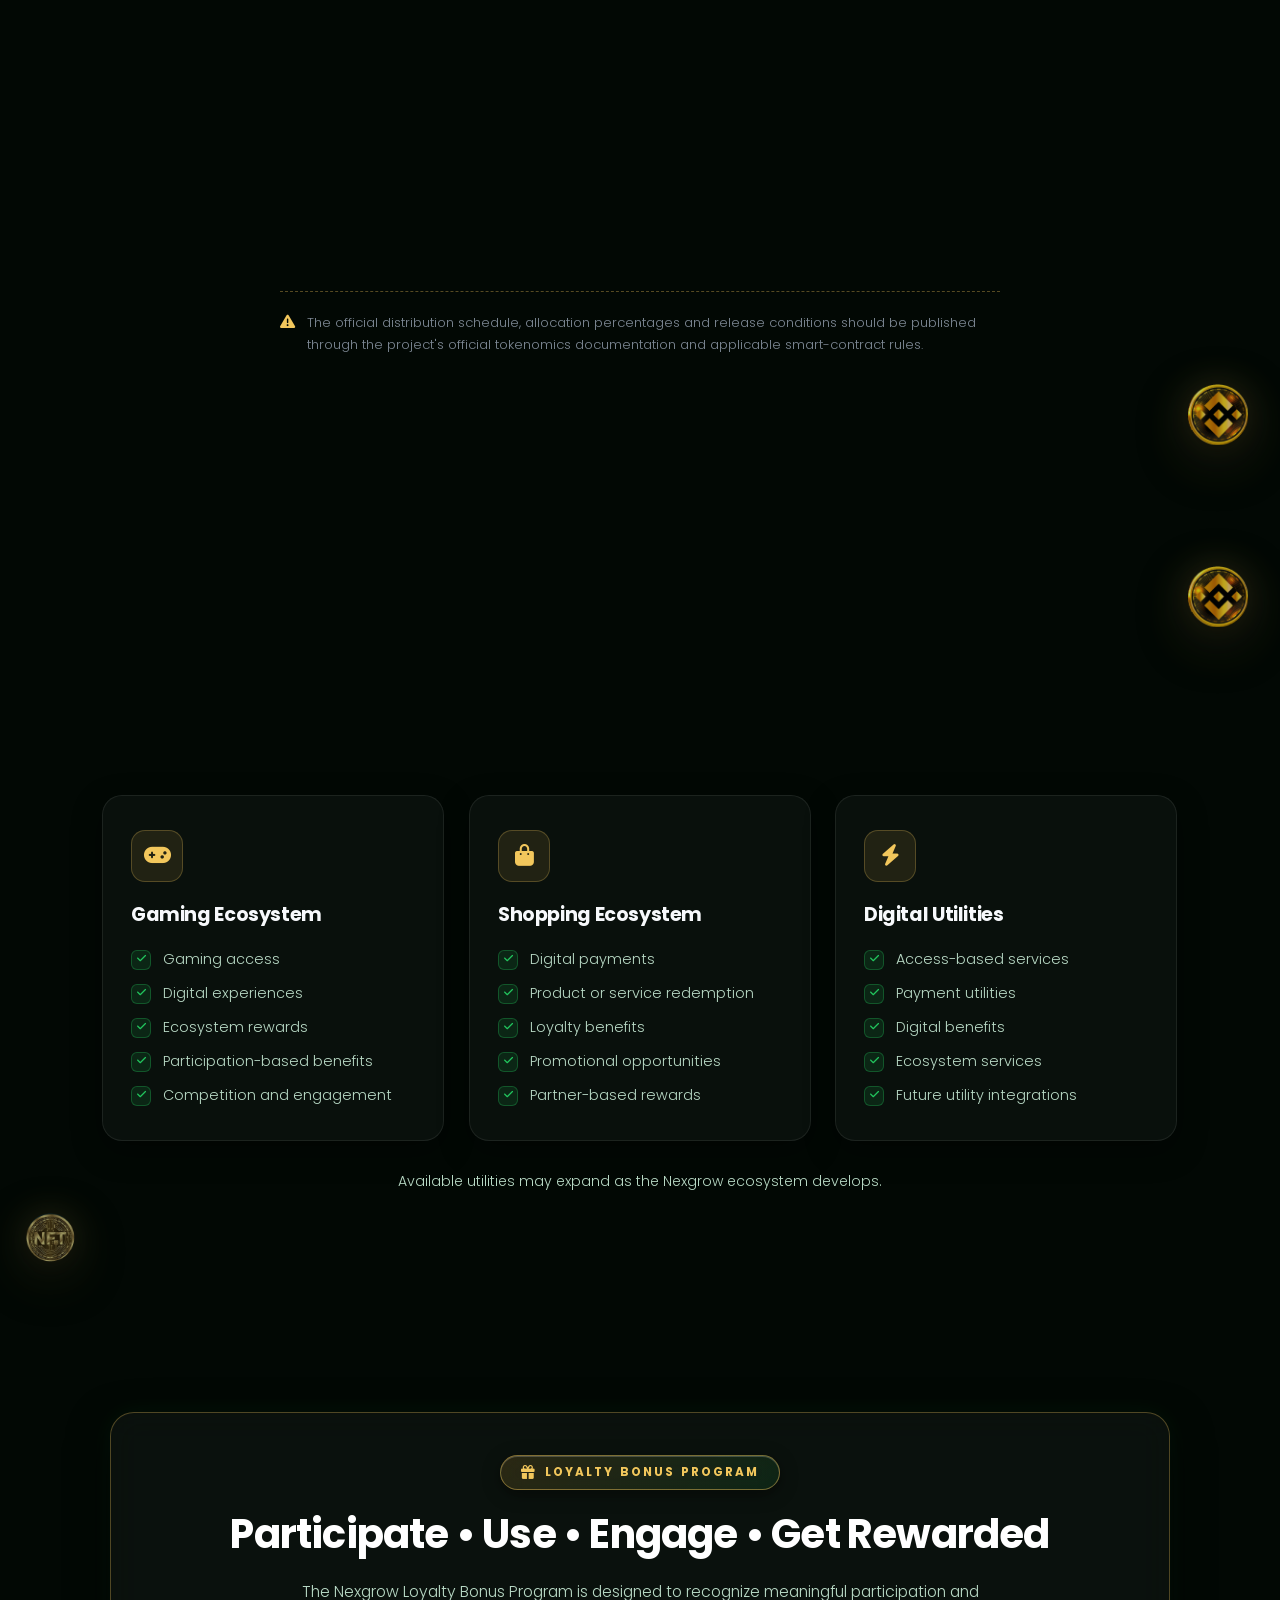
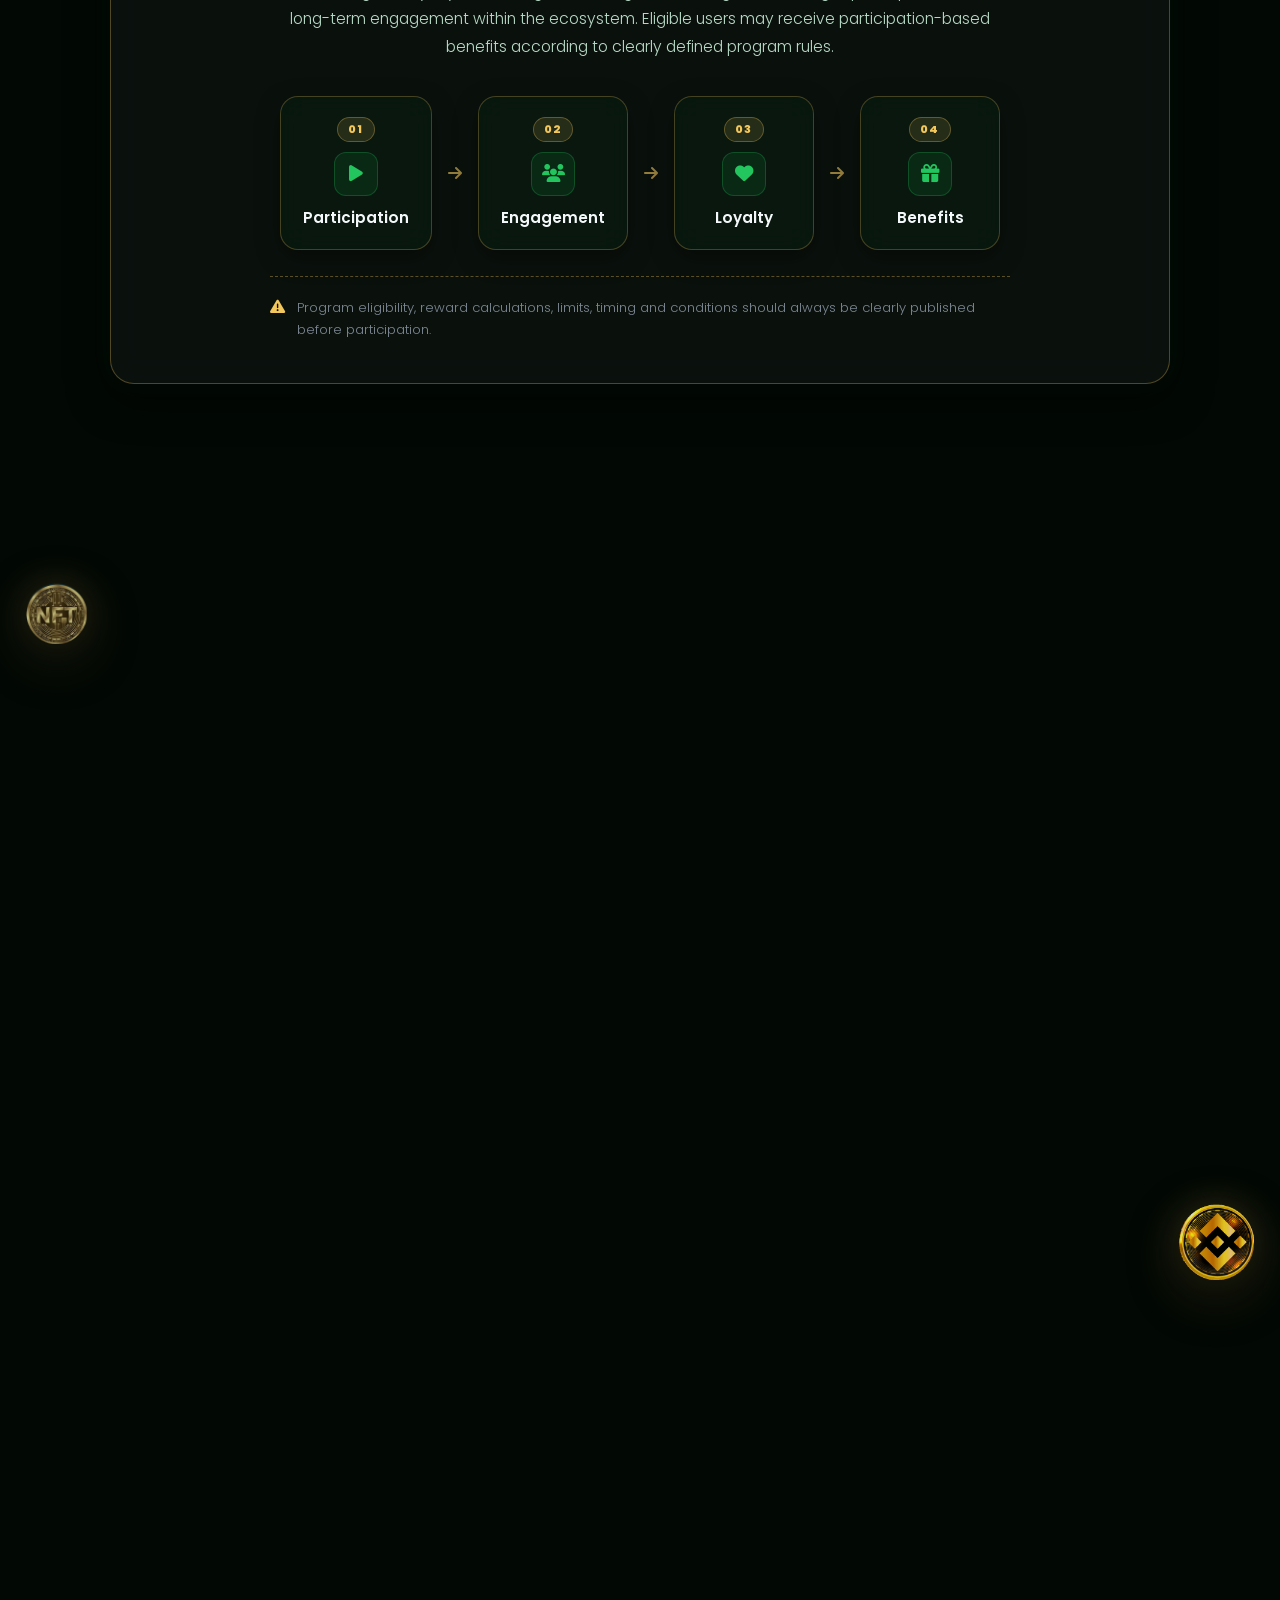
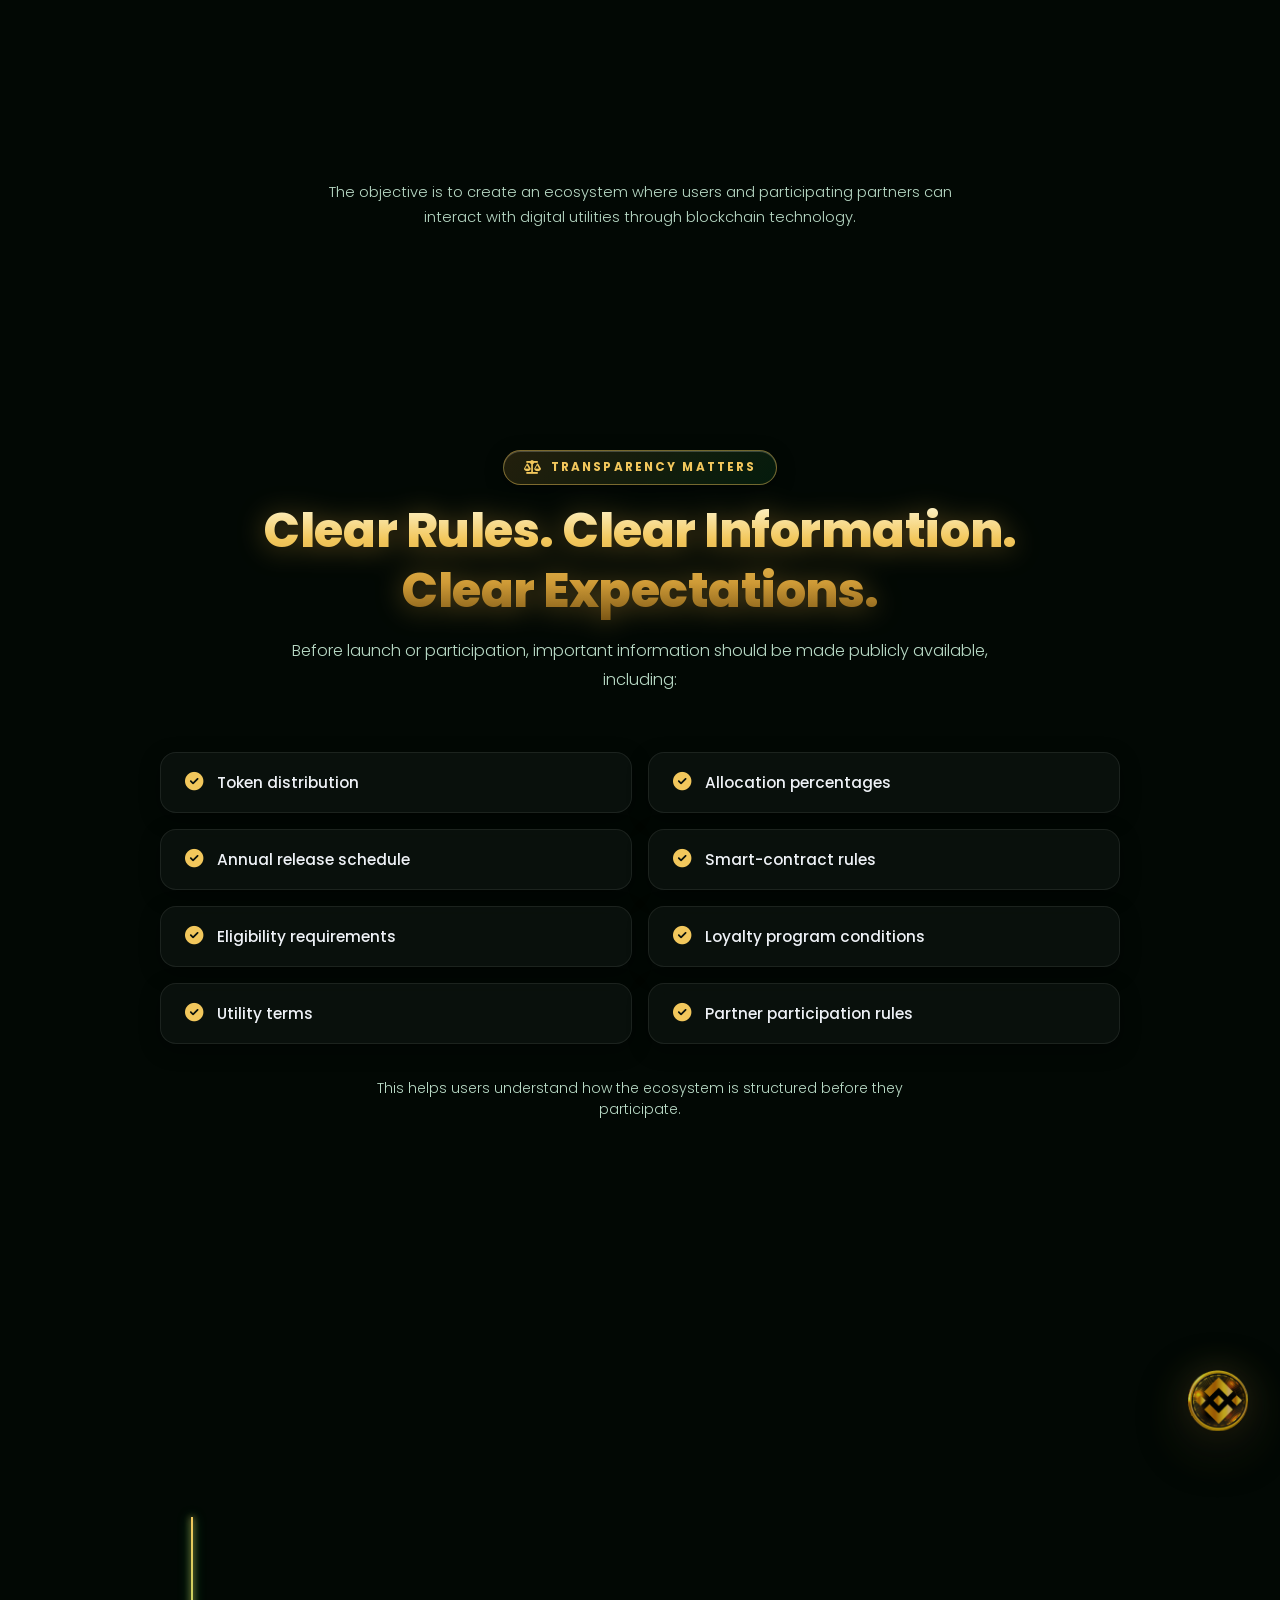
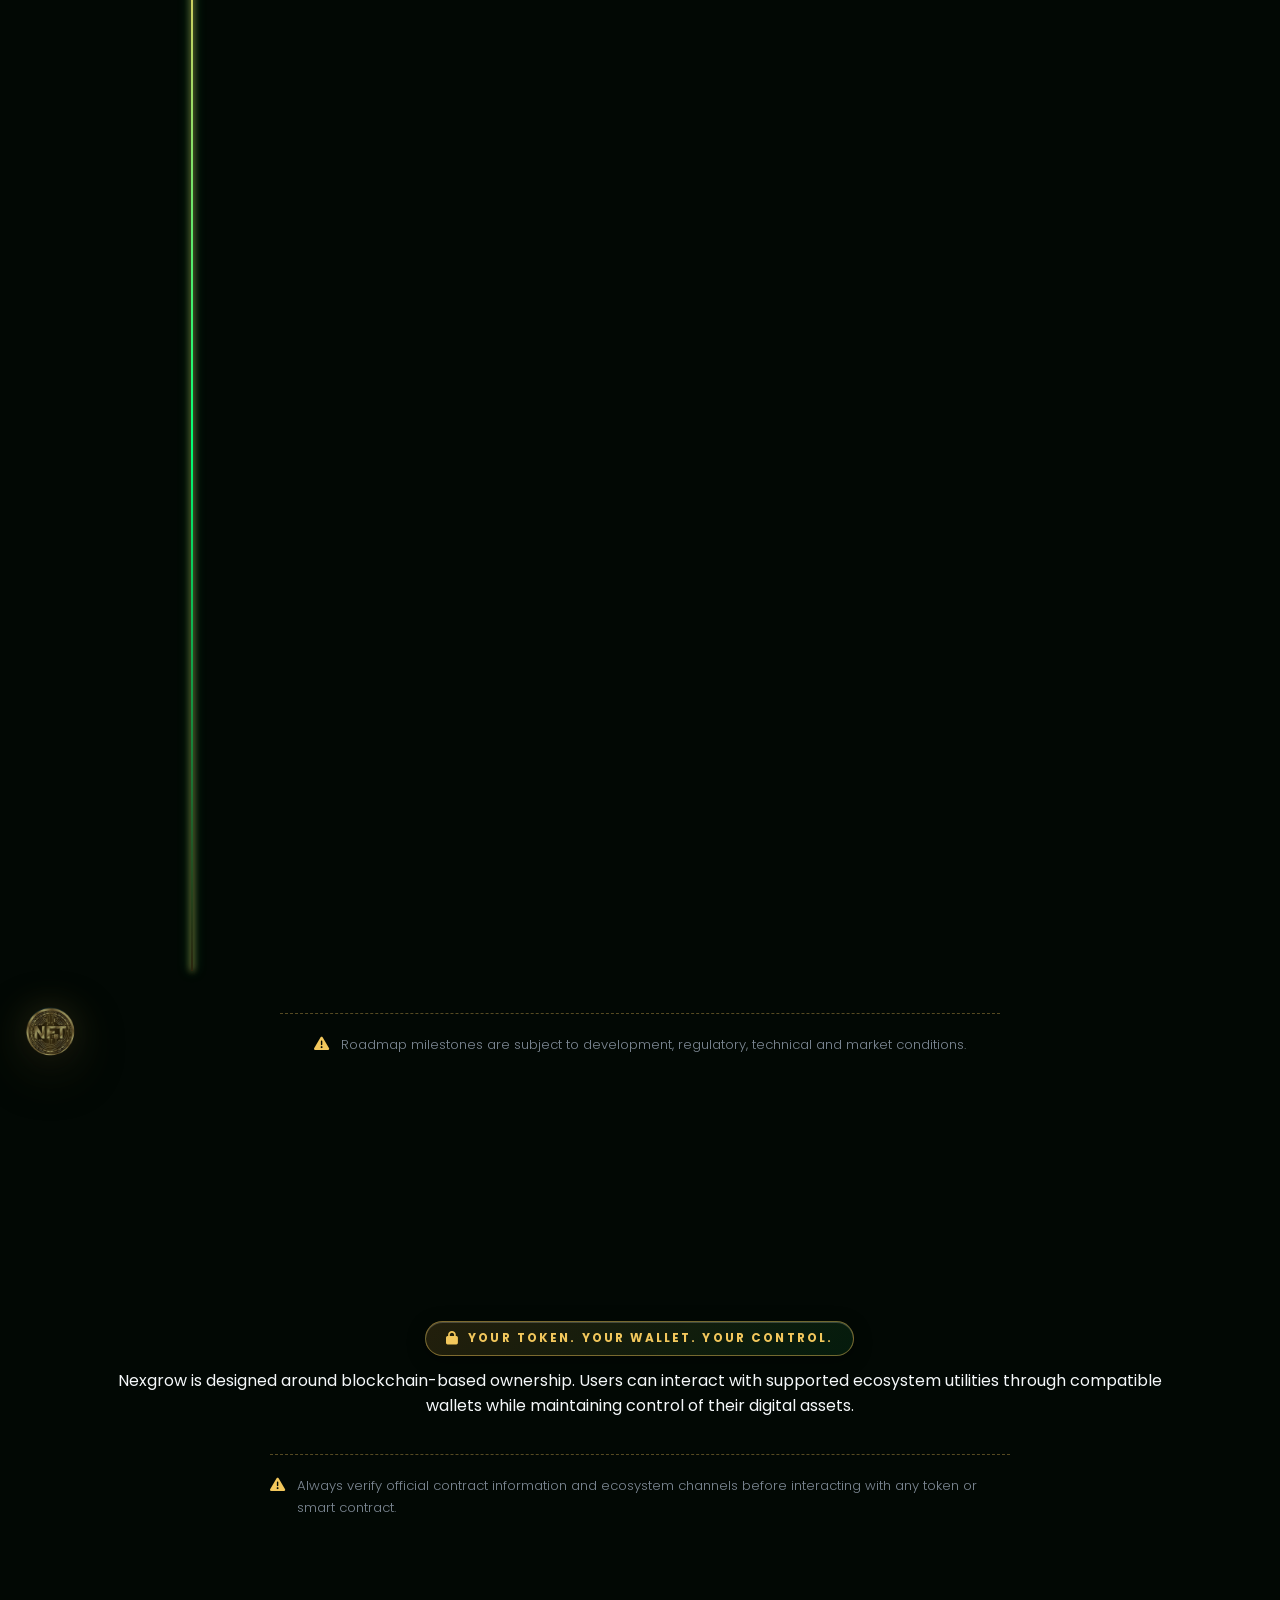
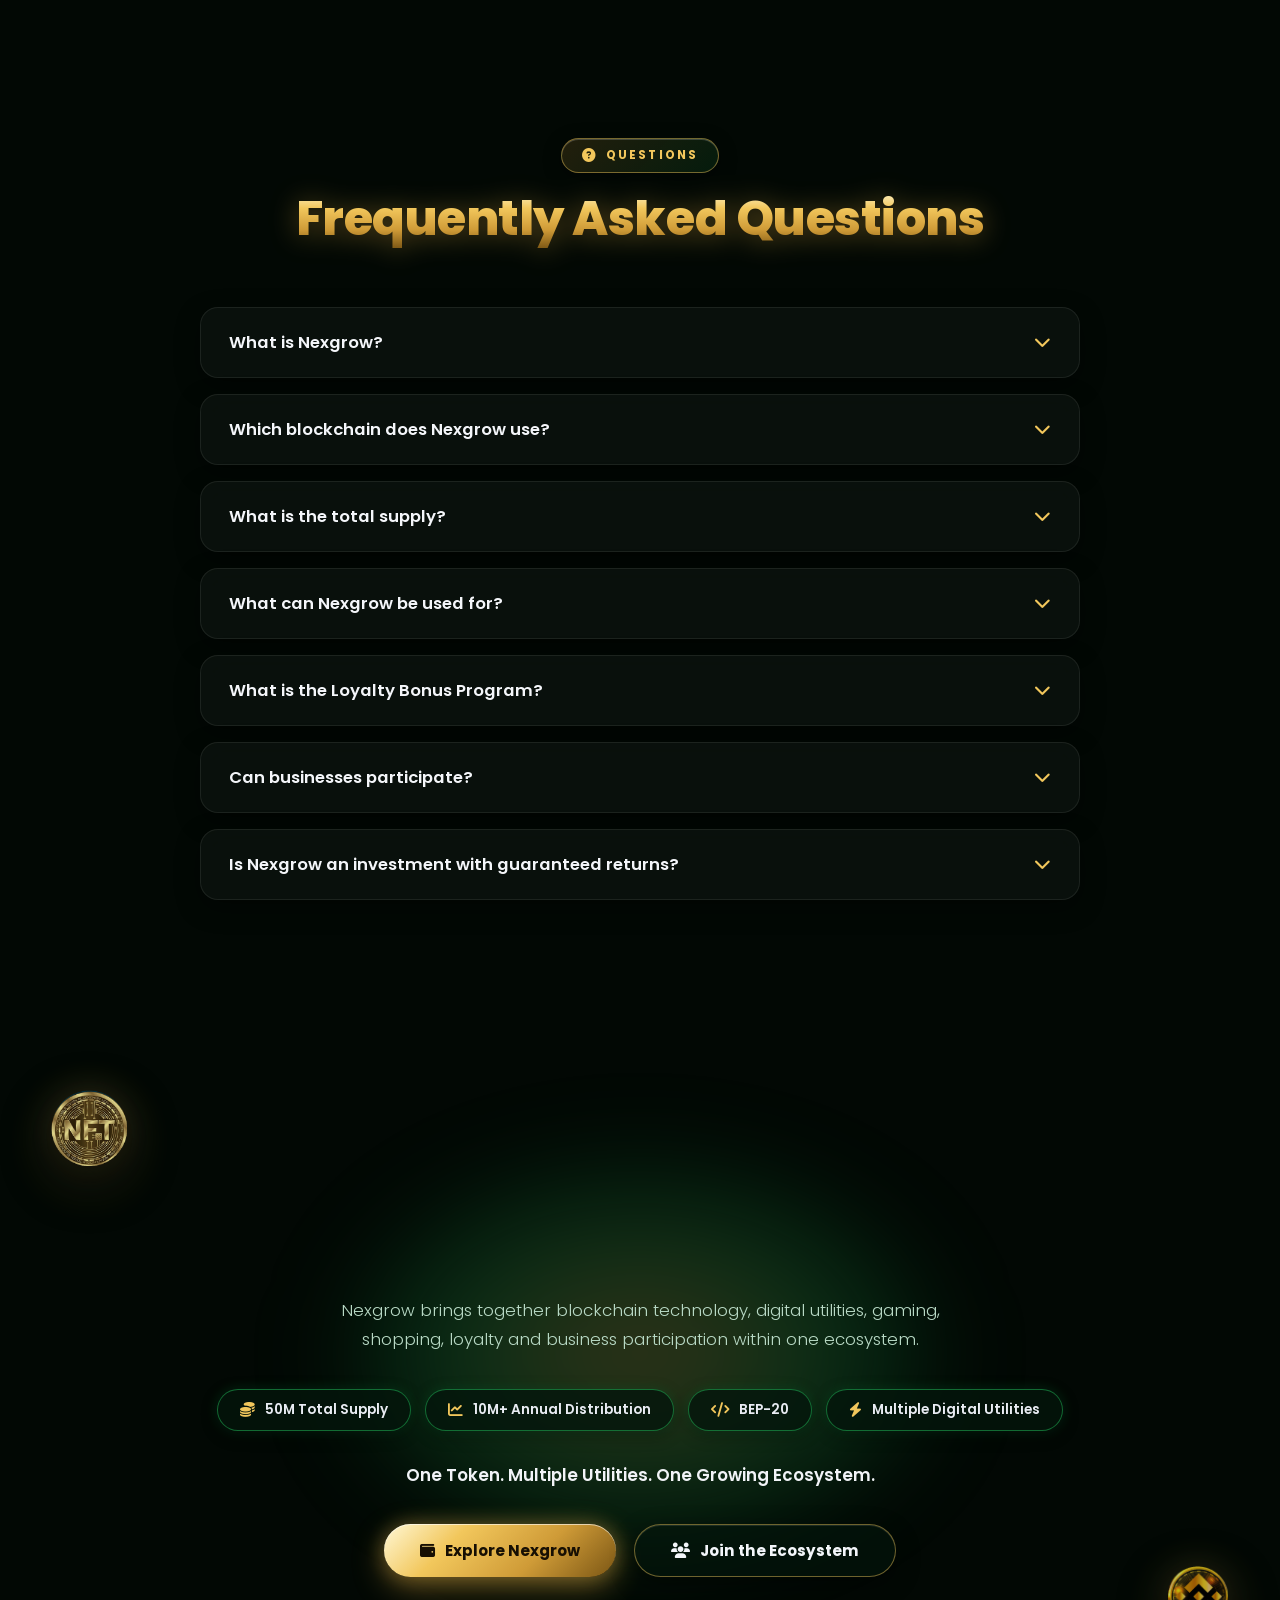
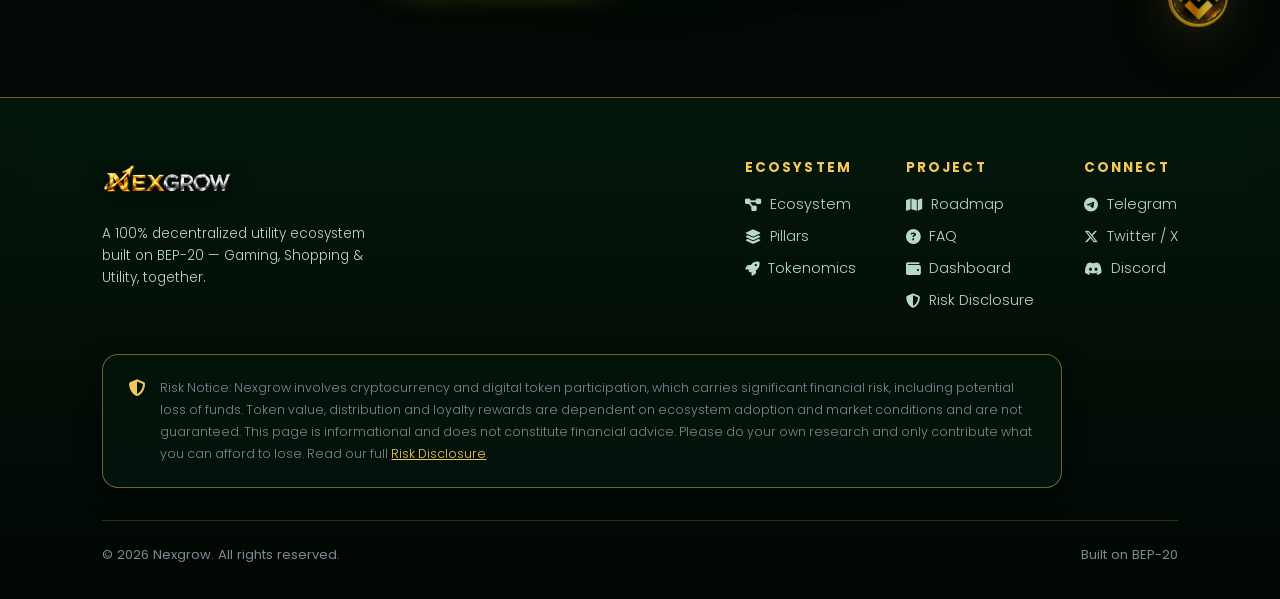
==== commit 108baa9f: "Add user golden NFT coin to floating background coins" ====
--- a/index.html
+++ b/index.html
@@ -44,28 +44,9 @@
     <image href="assets/coin_bep20_bnb.png" xlink:href="assets/coin_bep20_bnb.png" x="0" y="0" width="100" height="100" preserveAspectRatio="xMidYMid meet"/>
   </symbol>
 
-  <!-- NFT Official Medallion -->
+  <!-- NFT Official Medallion (Direct Match to User Provided Golden NFT Coin) -->
   <symbol id="coin-nft" viewBox="0 0 100 100">
-    <circle cx="50" cy="50" r="47" fill="url(#cGoldRim)" stroke="#FFE89E" stroke-width="1.2"/>
-    <circle cx="50" cy="50" r="44.5" fill="none" stroke="#7B5614" stroke-width="0.8" stroke-dasharray="2 1.5"/>
-    <circle cx="50" cy="50" r="42" fill="none" stroke="url(#cGoldBevel)" stroke-width="1.4"/>
-    <circle cx="50" cy="50" r="40" fill="url(#cEmeraldFace)"/>
-    <circle cx="50" cy="50" r="37.5" fill="none" stroke="#F2C75C" stroke-width="0.6" stroke-opacity="0.5"/>
-    <g opacity="0.18" stroke="#00ff77" stroke-width="0.5">
-      <line x1="50" y1="12" x2="50" y2="88"/>
-      <line x1="12" y1="50" x2="88" y2="50"/>
-      <line x1="23" y1="23" x2="77" y2="77"/>
-      <line x1="23" y1="77" x2="77" y2="23"/>
-    </g>
-    <!-- 3D Isometric NFT Cube Emblem -->
-    <g transform="translate(50, 46) scale(0.95)">
-      <polygon points="0,-15 13,-7.5 0,0 -13,-7.5" fill="#FFF8D6" stroke="#CF9B37" stroke-width="0.8"/>
-      <polygon points="-13,-7.5 0,0 0,15 -13,7.5" fill="#F2C75C" stroke="#7B5614" stroke-width="0.8"/>
-      <polygon points="0,0 13,-7.5 13,7.5 0,15" fill="#CF9B37" stroke="#4E3406" stroke-width="0.8"/>
-      <circle cx="0" cy="0" r="2.5" fill="#00ff77" opacity="0.85"/>
-    </g>
-    <!-- "NFT" Inscription -->
-    <text x="50" y="79" text-anchor="middle" fill="#F2C75C" font-family="'Poppins', sans-serif" font-size="7.5" font-weight="800" letter-spacing="0.18em">NFT</text>
+    <image href="assets/coin_nft.png" xlink:href="assets/coin_nft.png" x="0" y="0" width="100" height="100" preserveAspectRatio="xMidYMid meet"/>
   </symbol>
 </svg>
 
